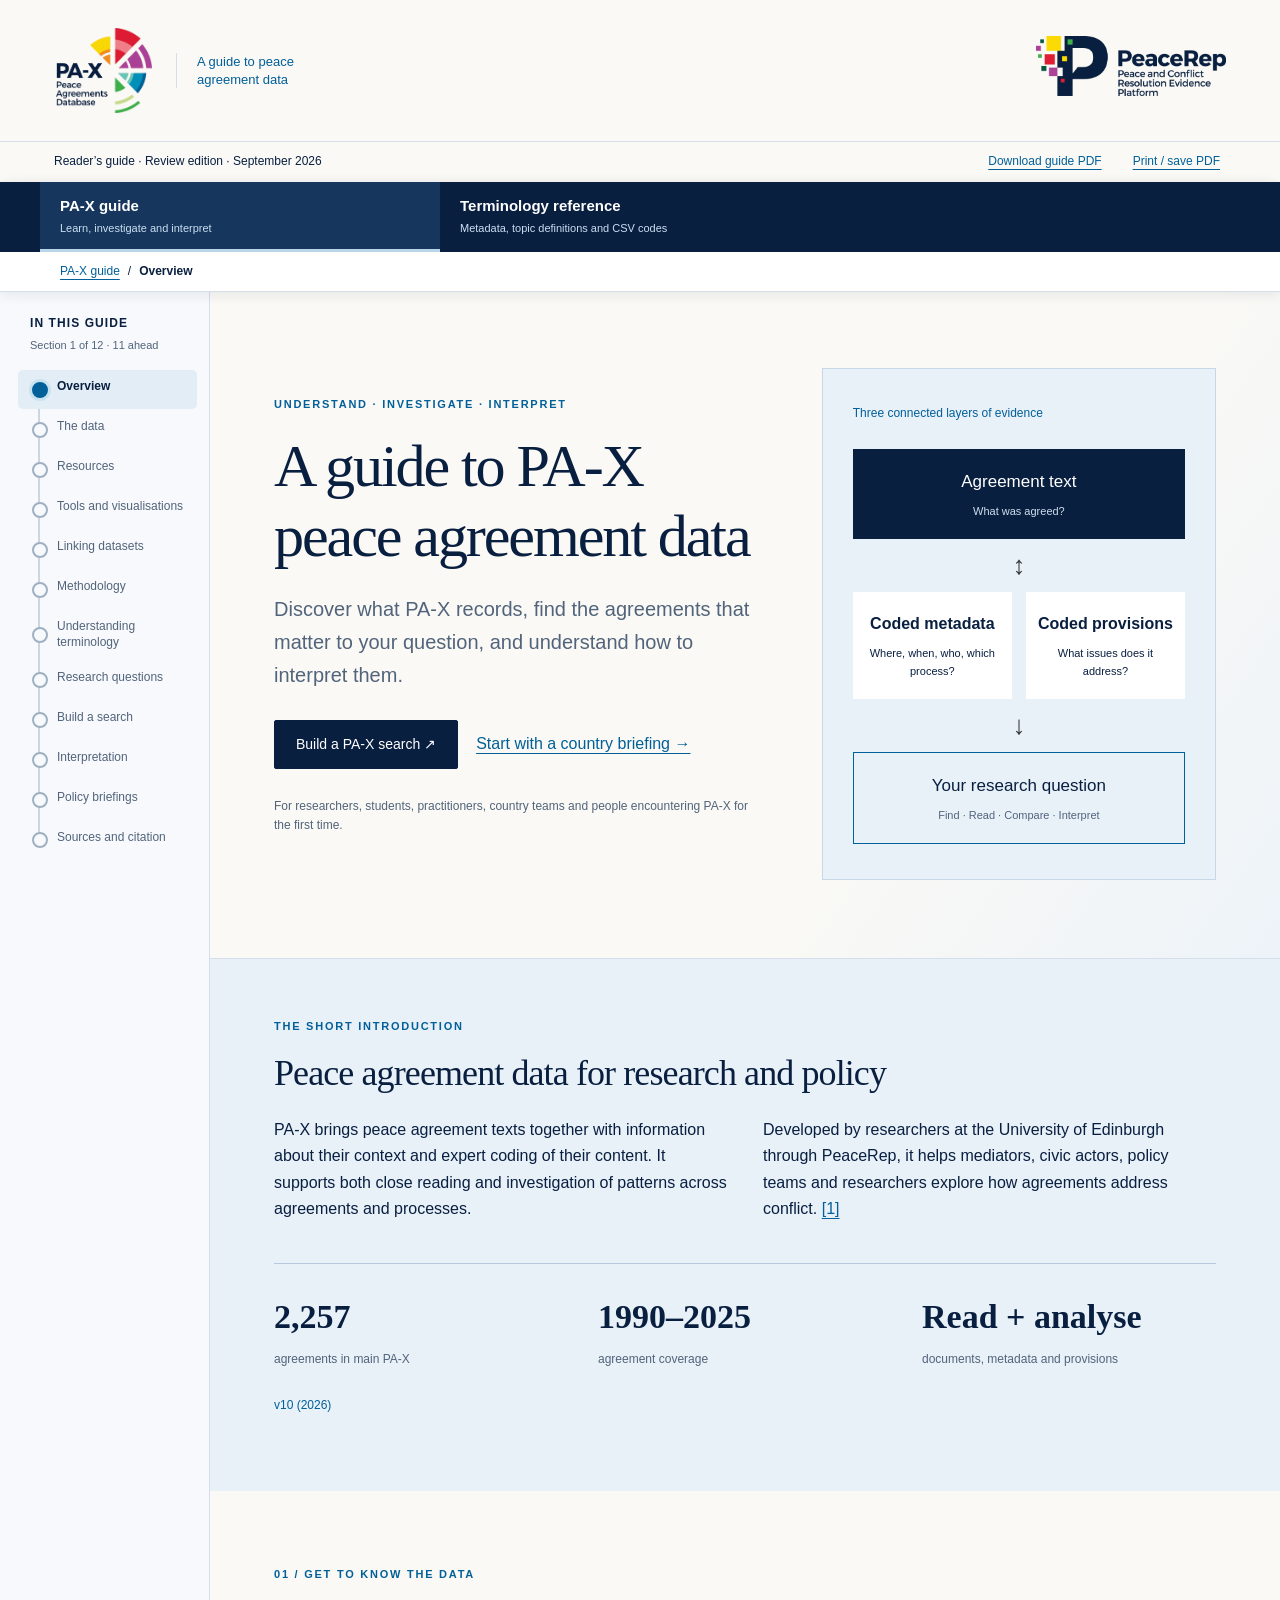
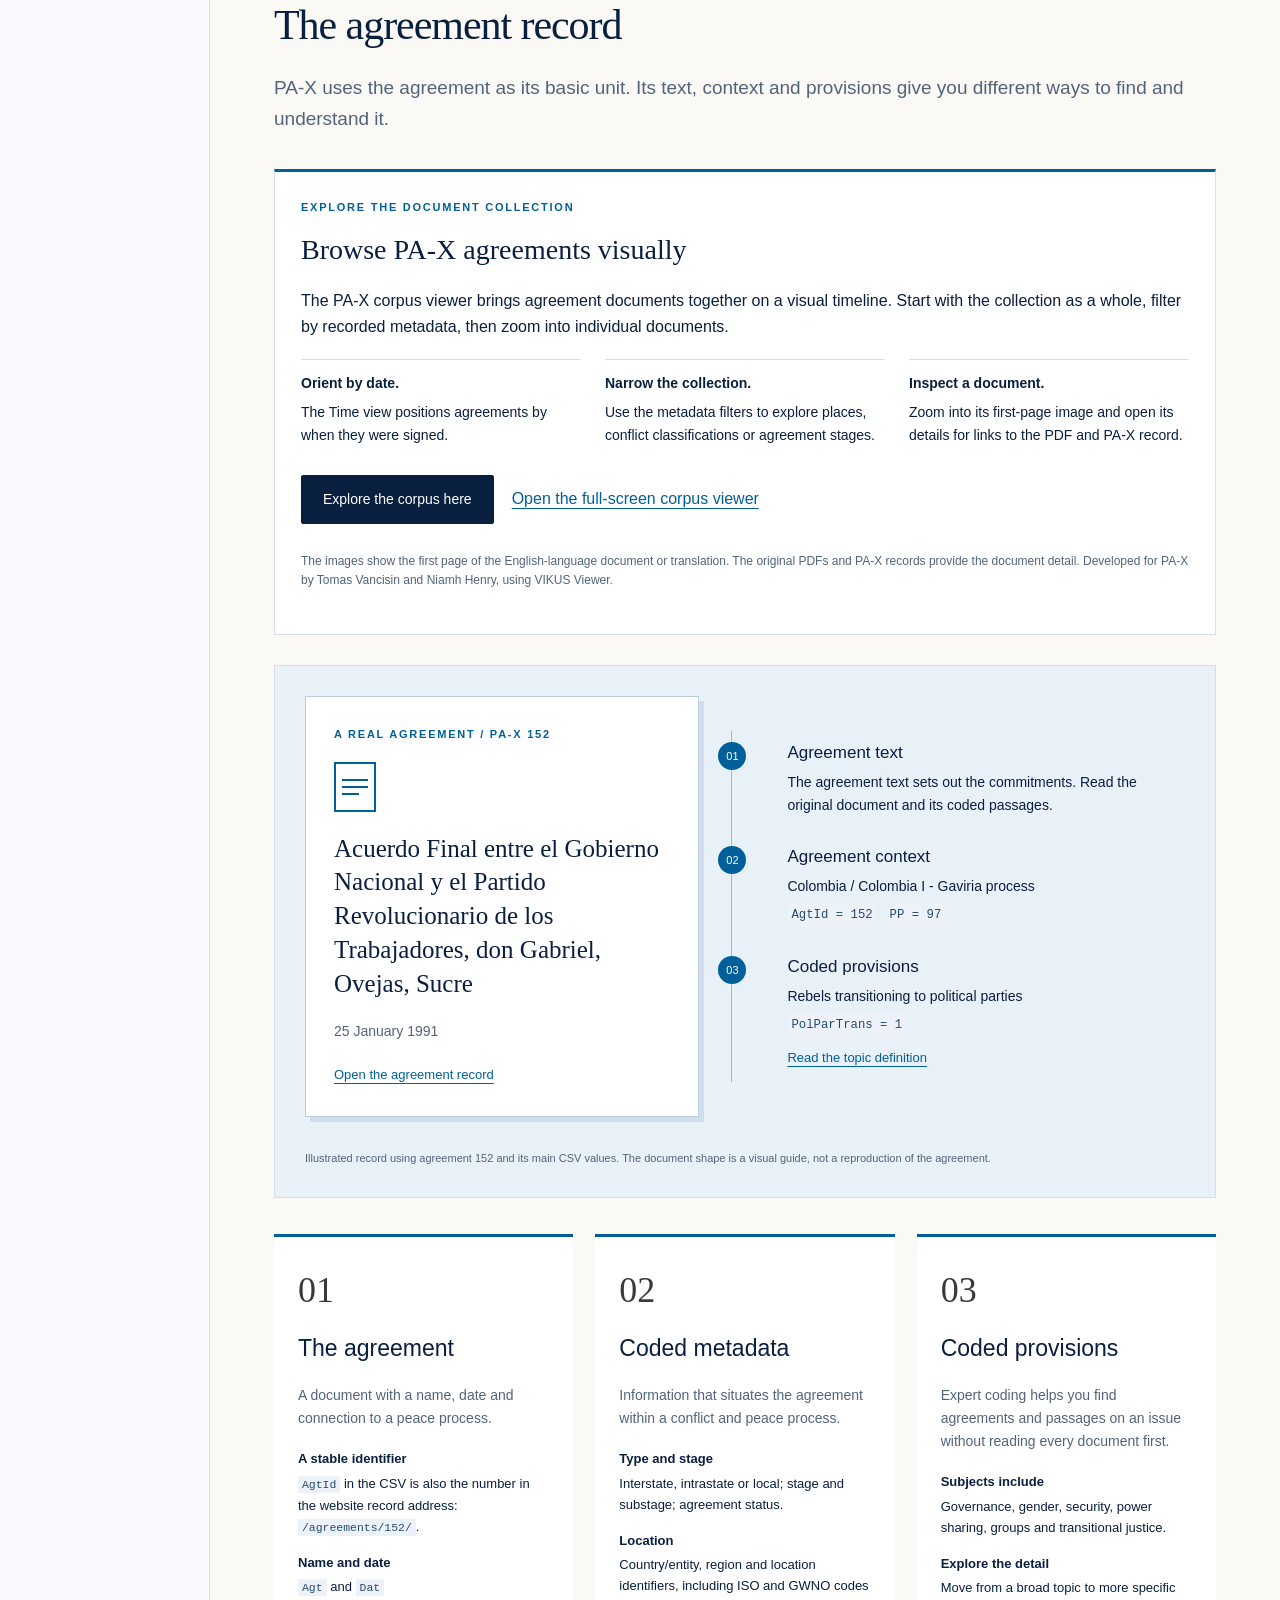
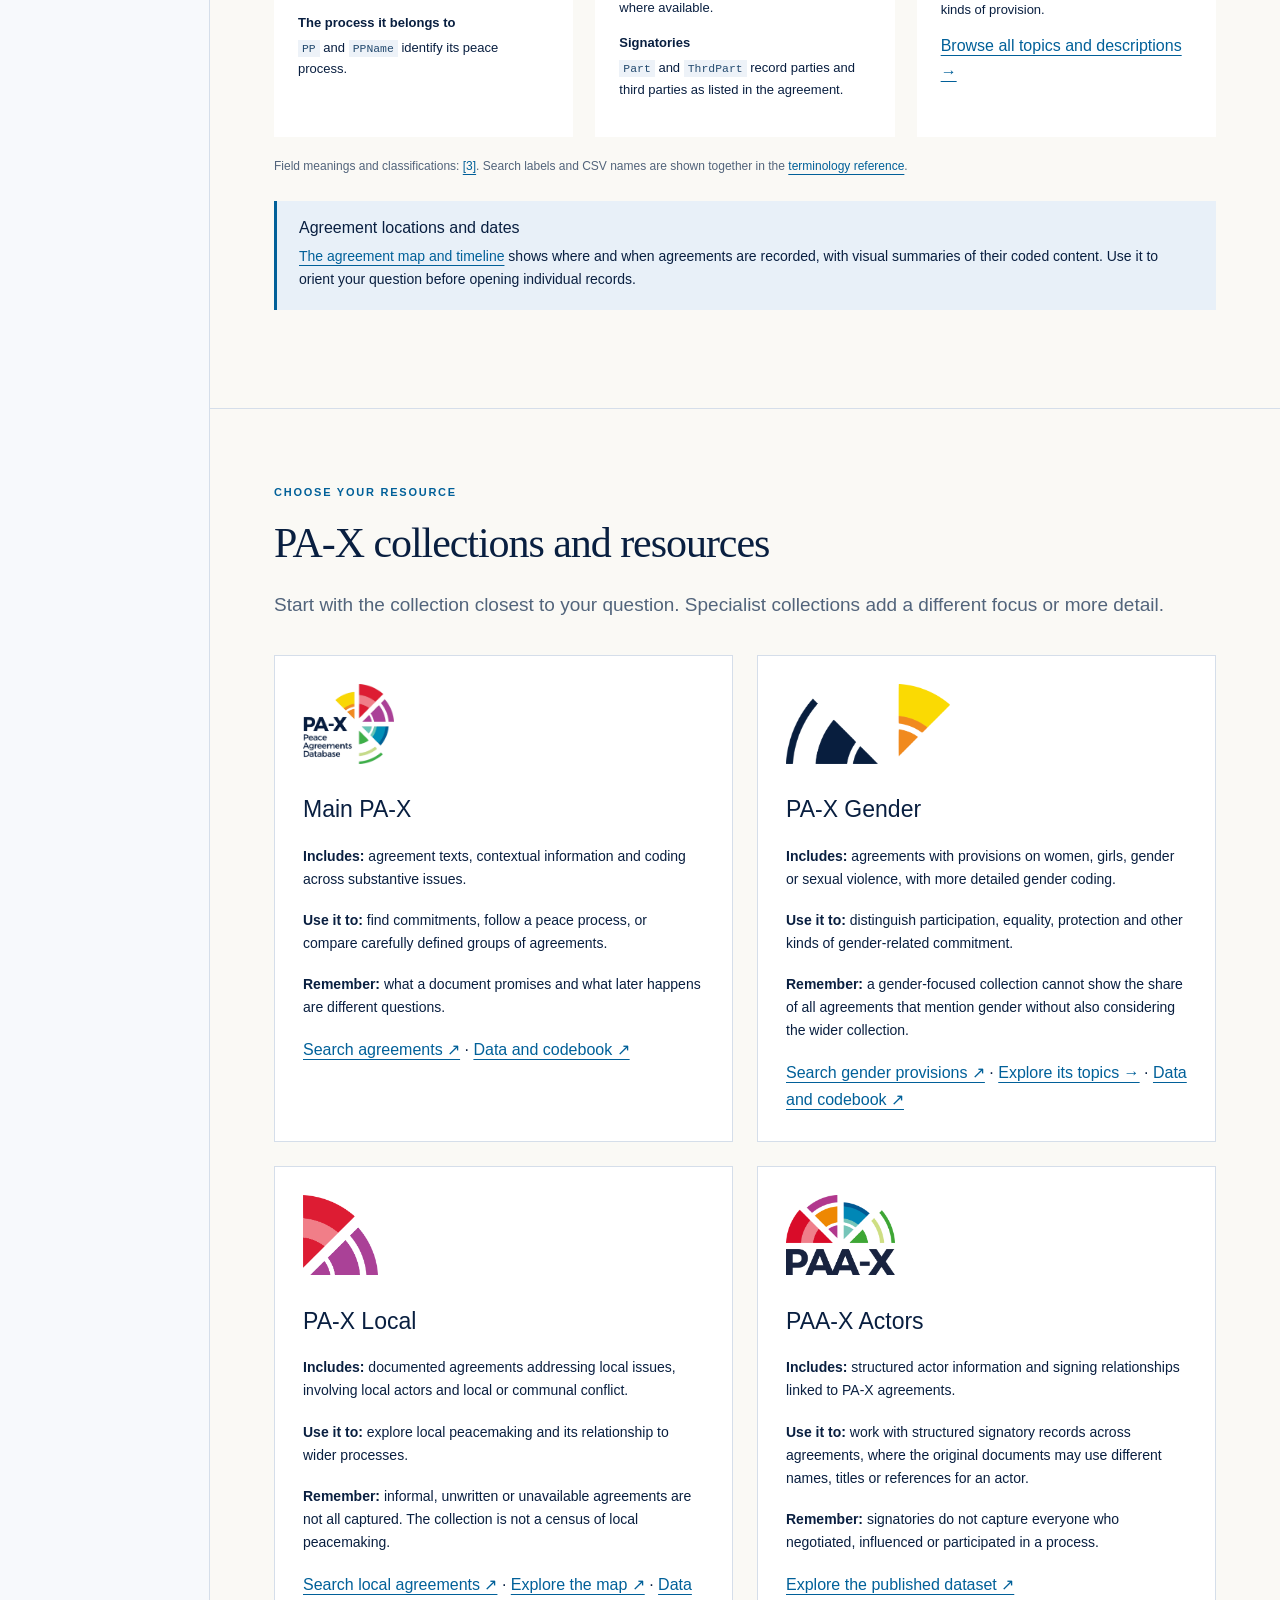
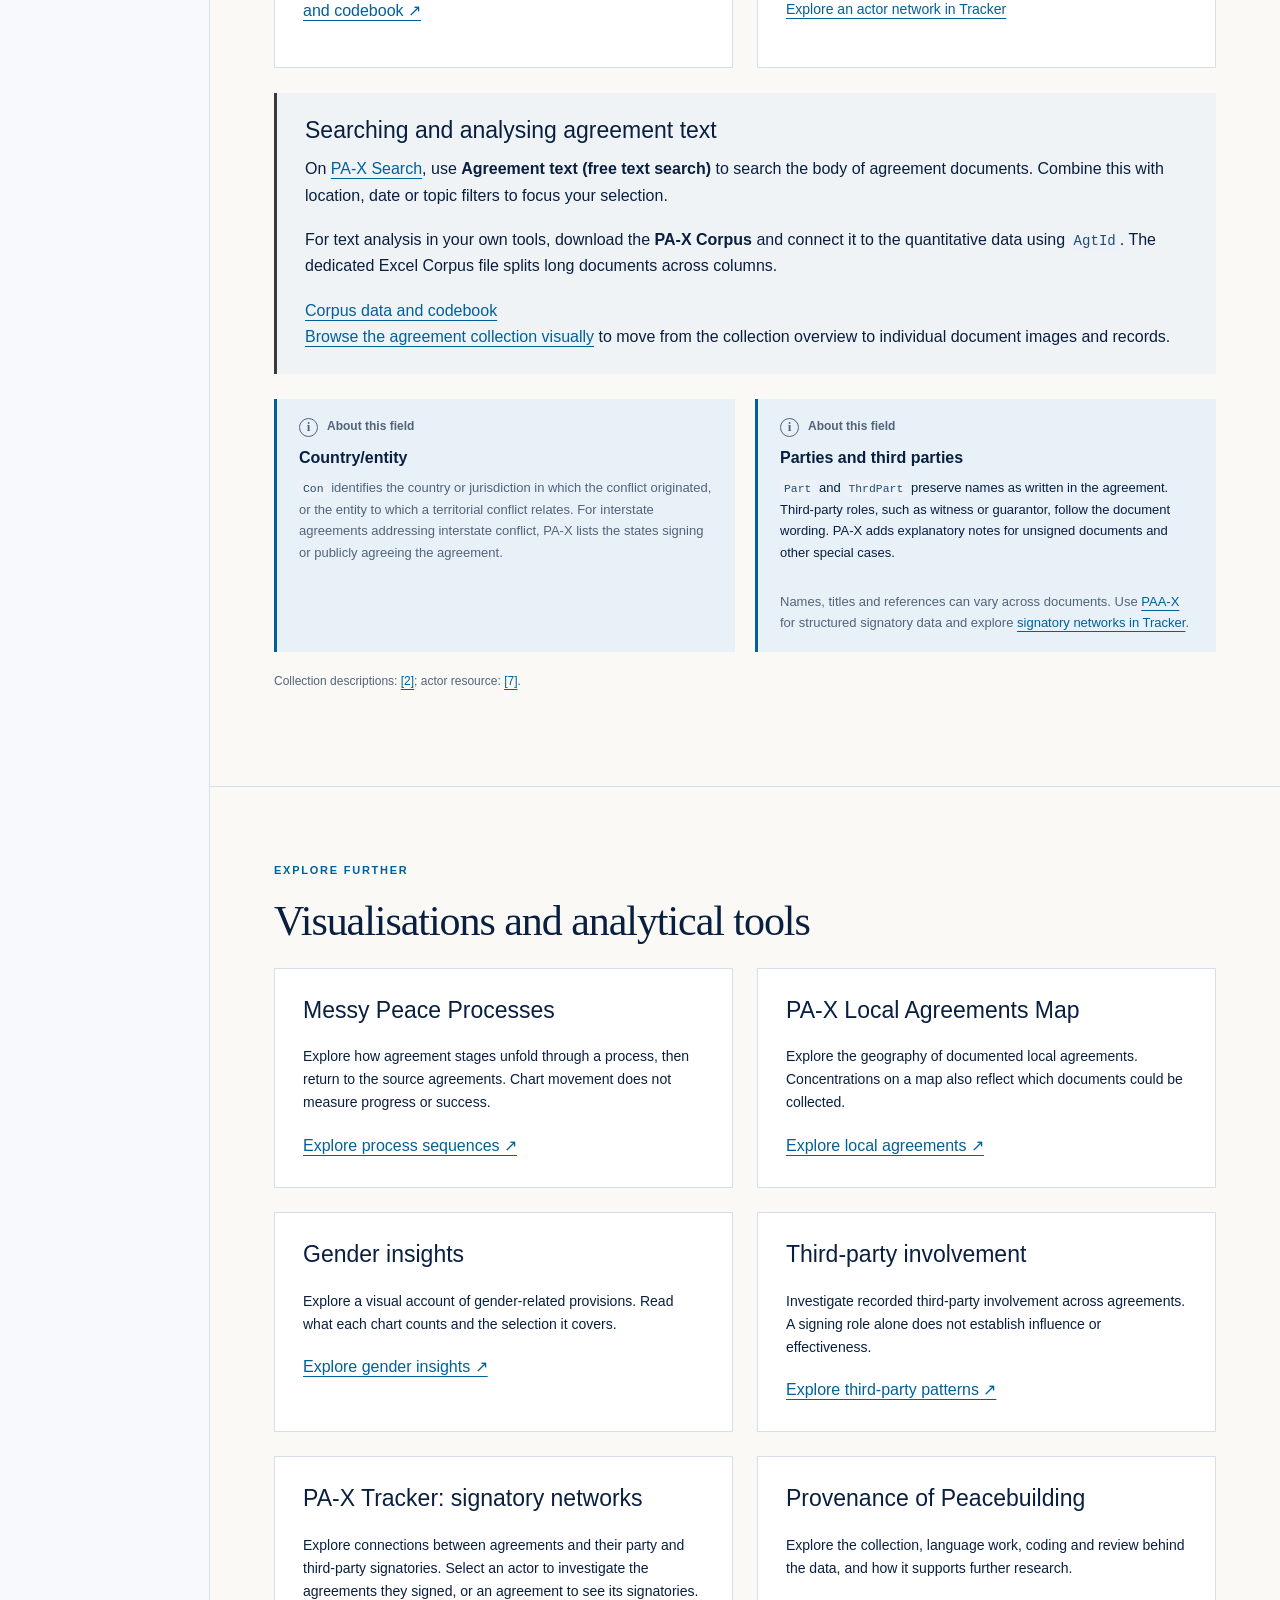
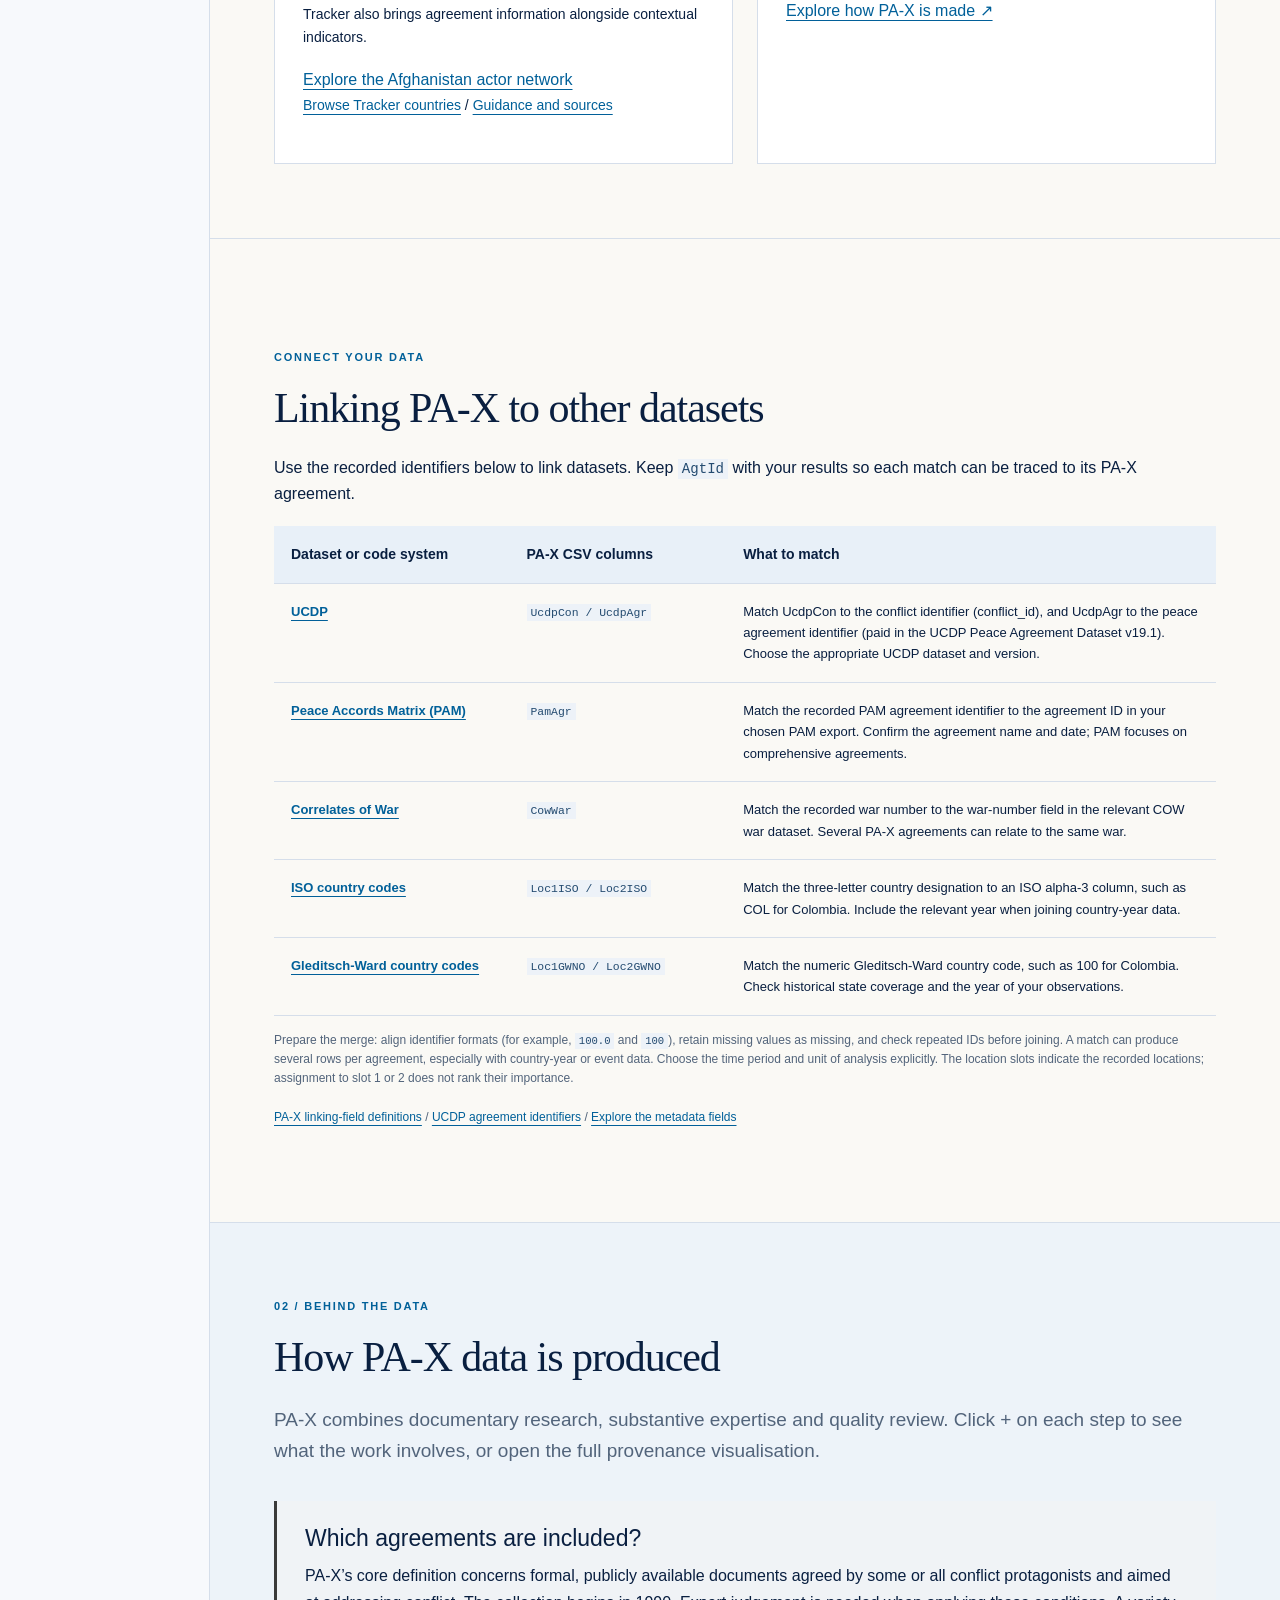
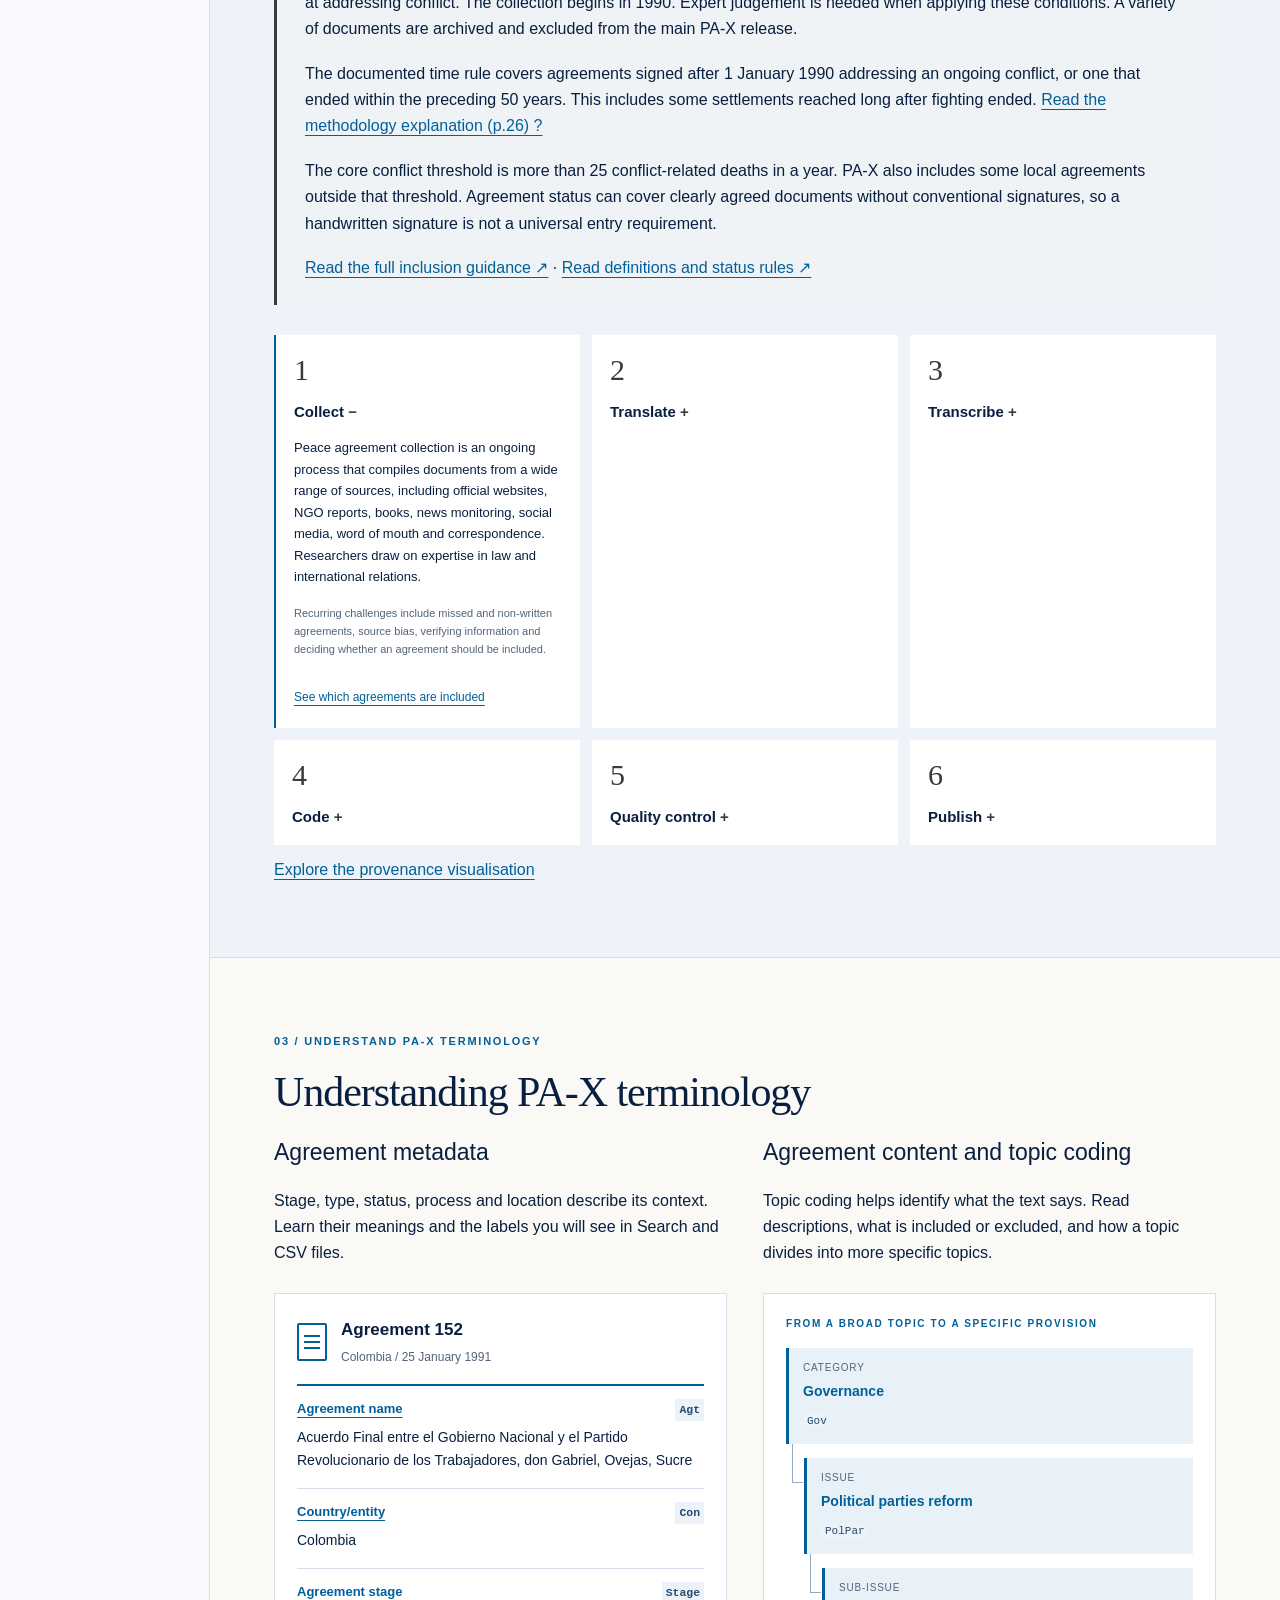
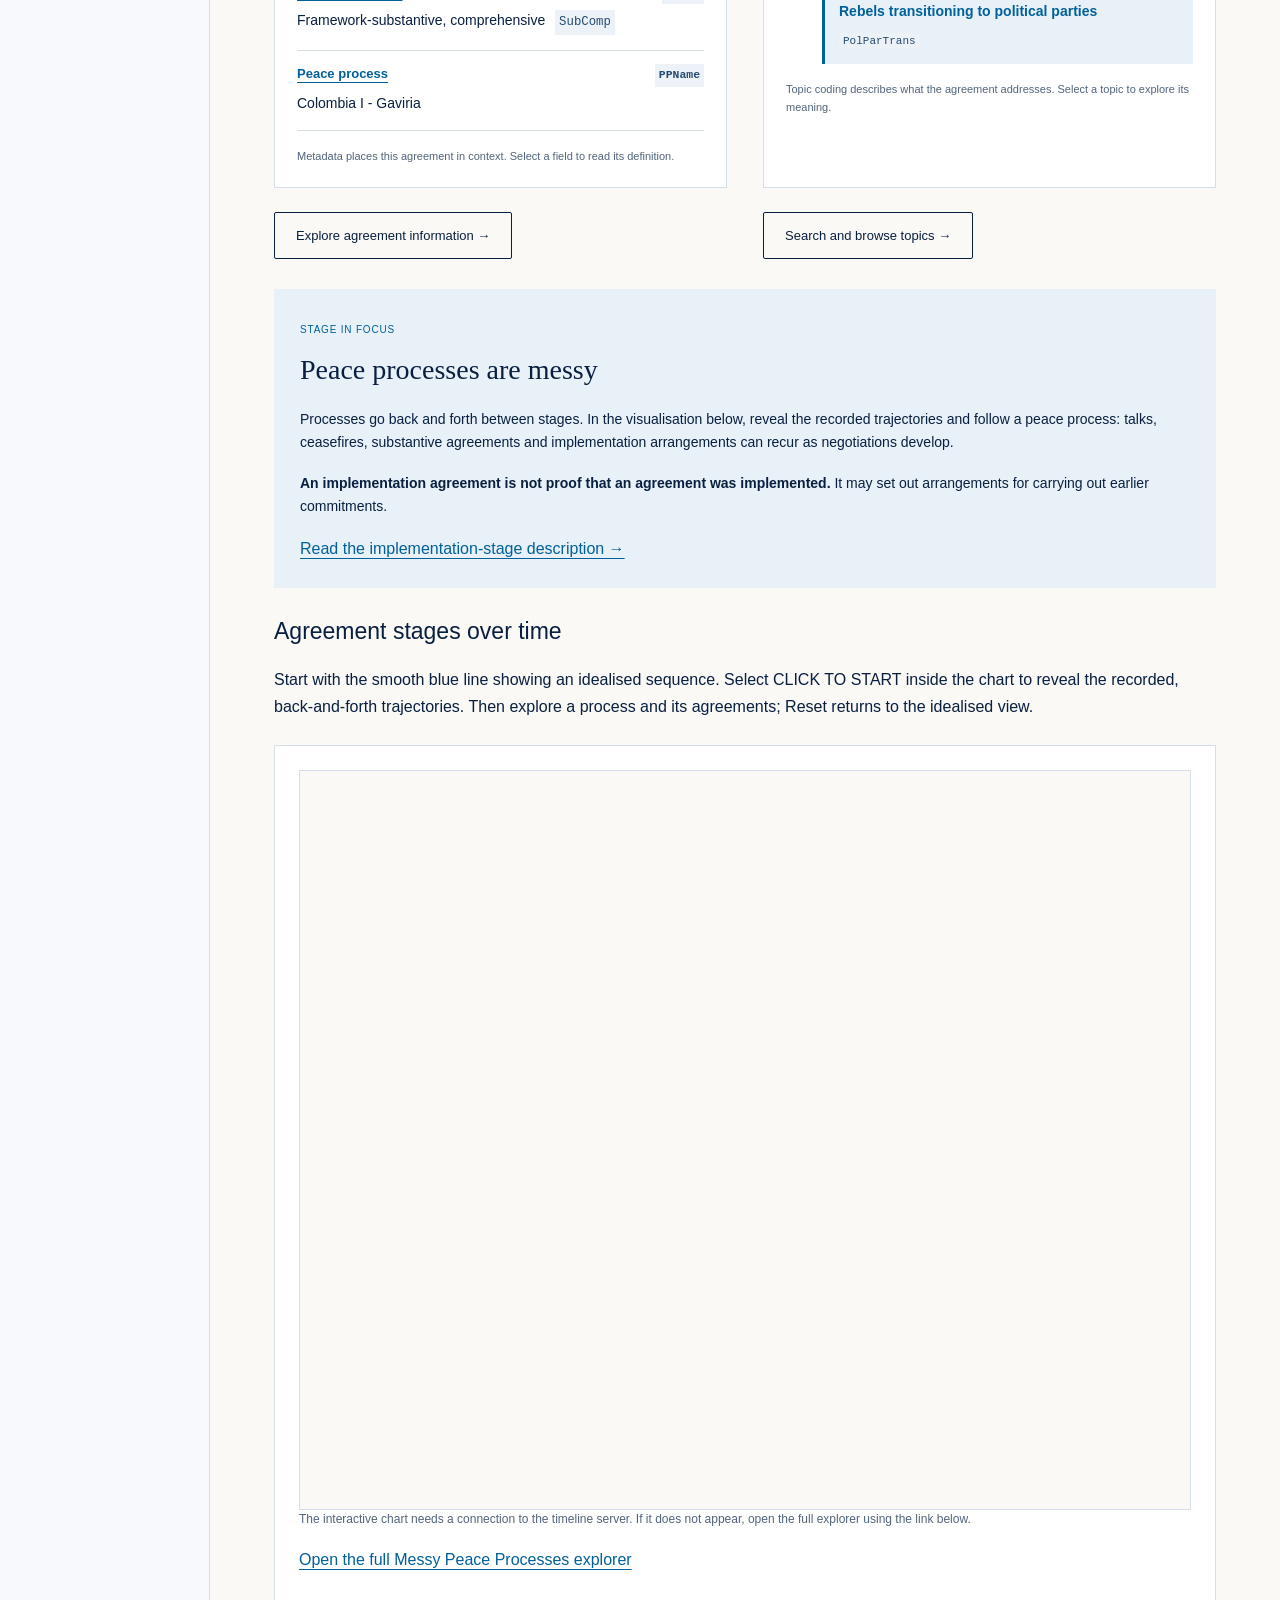
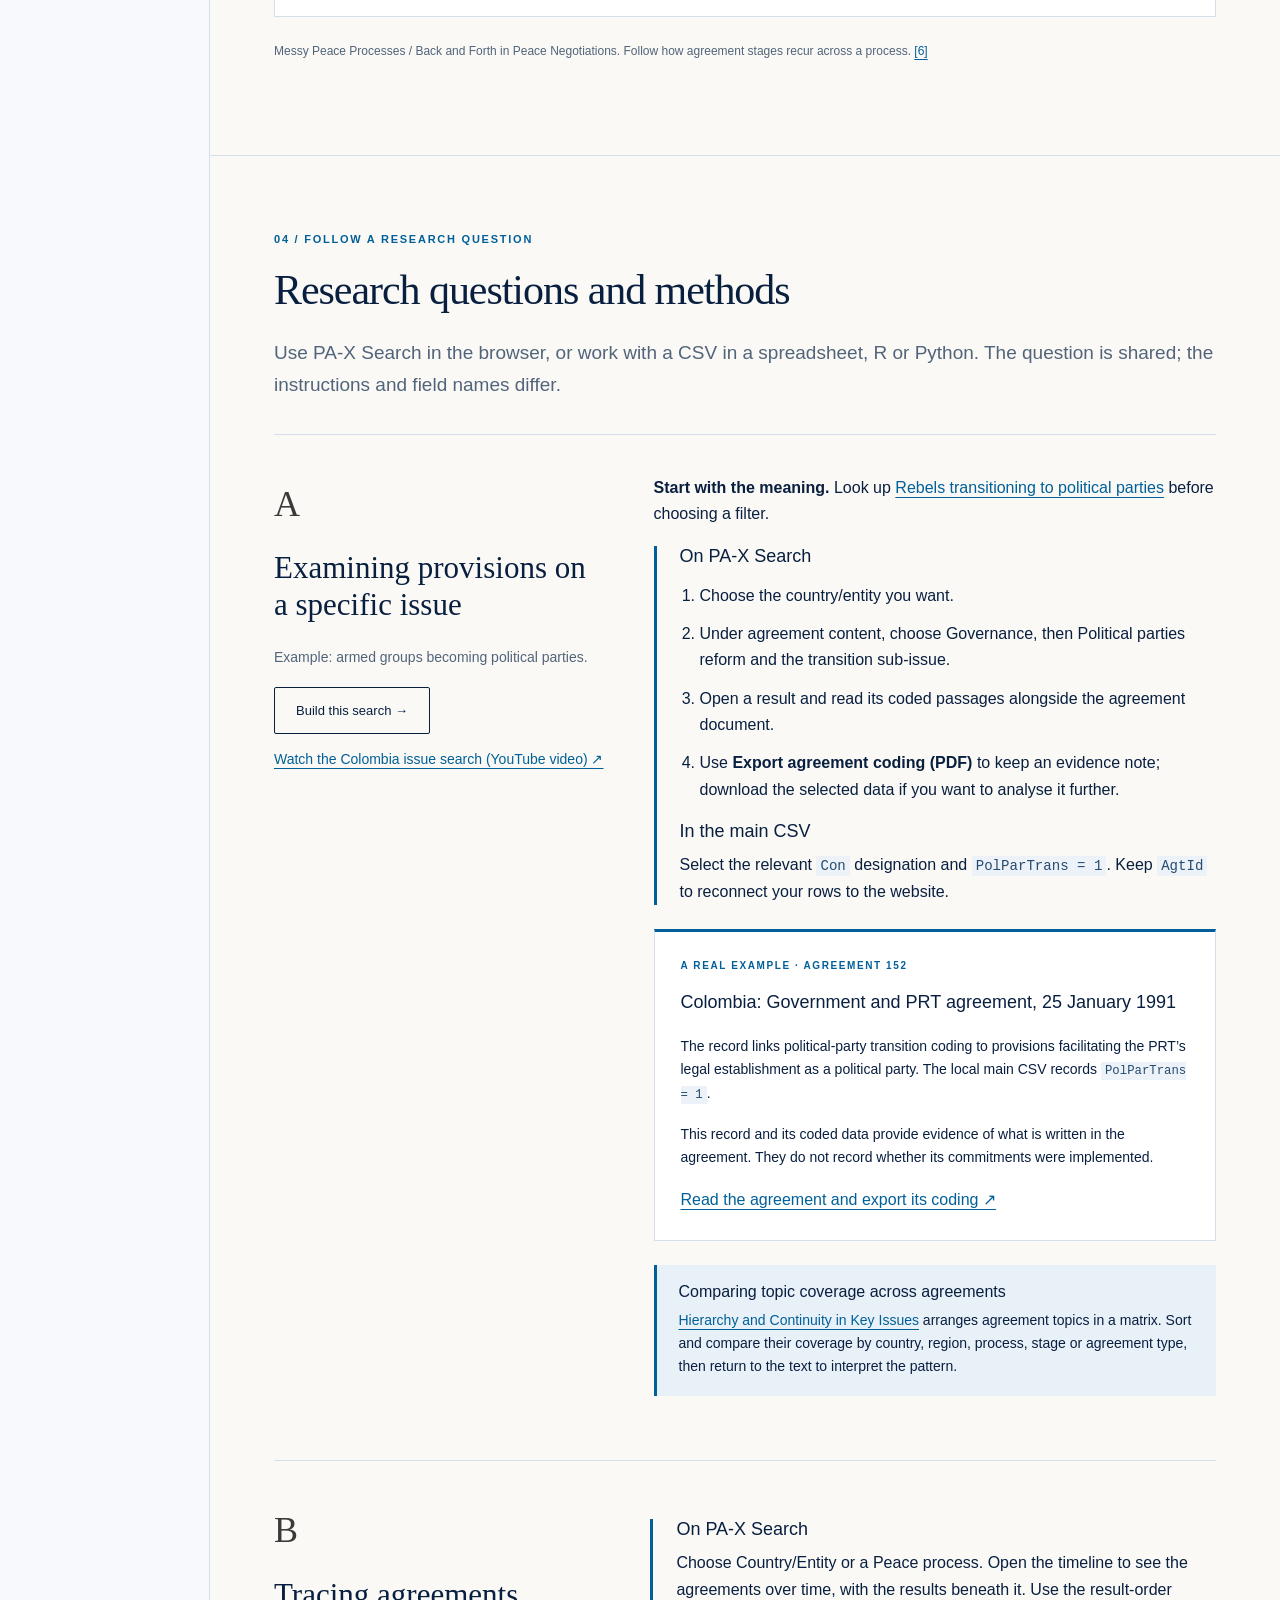
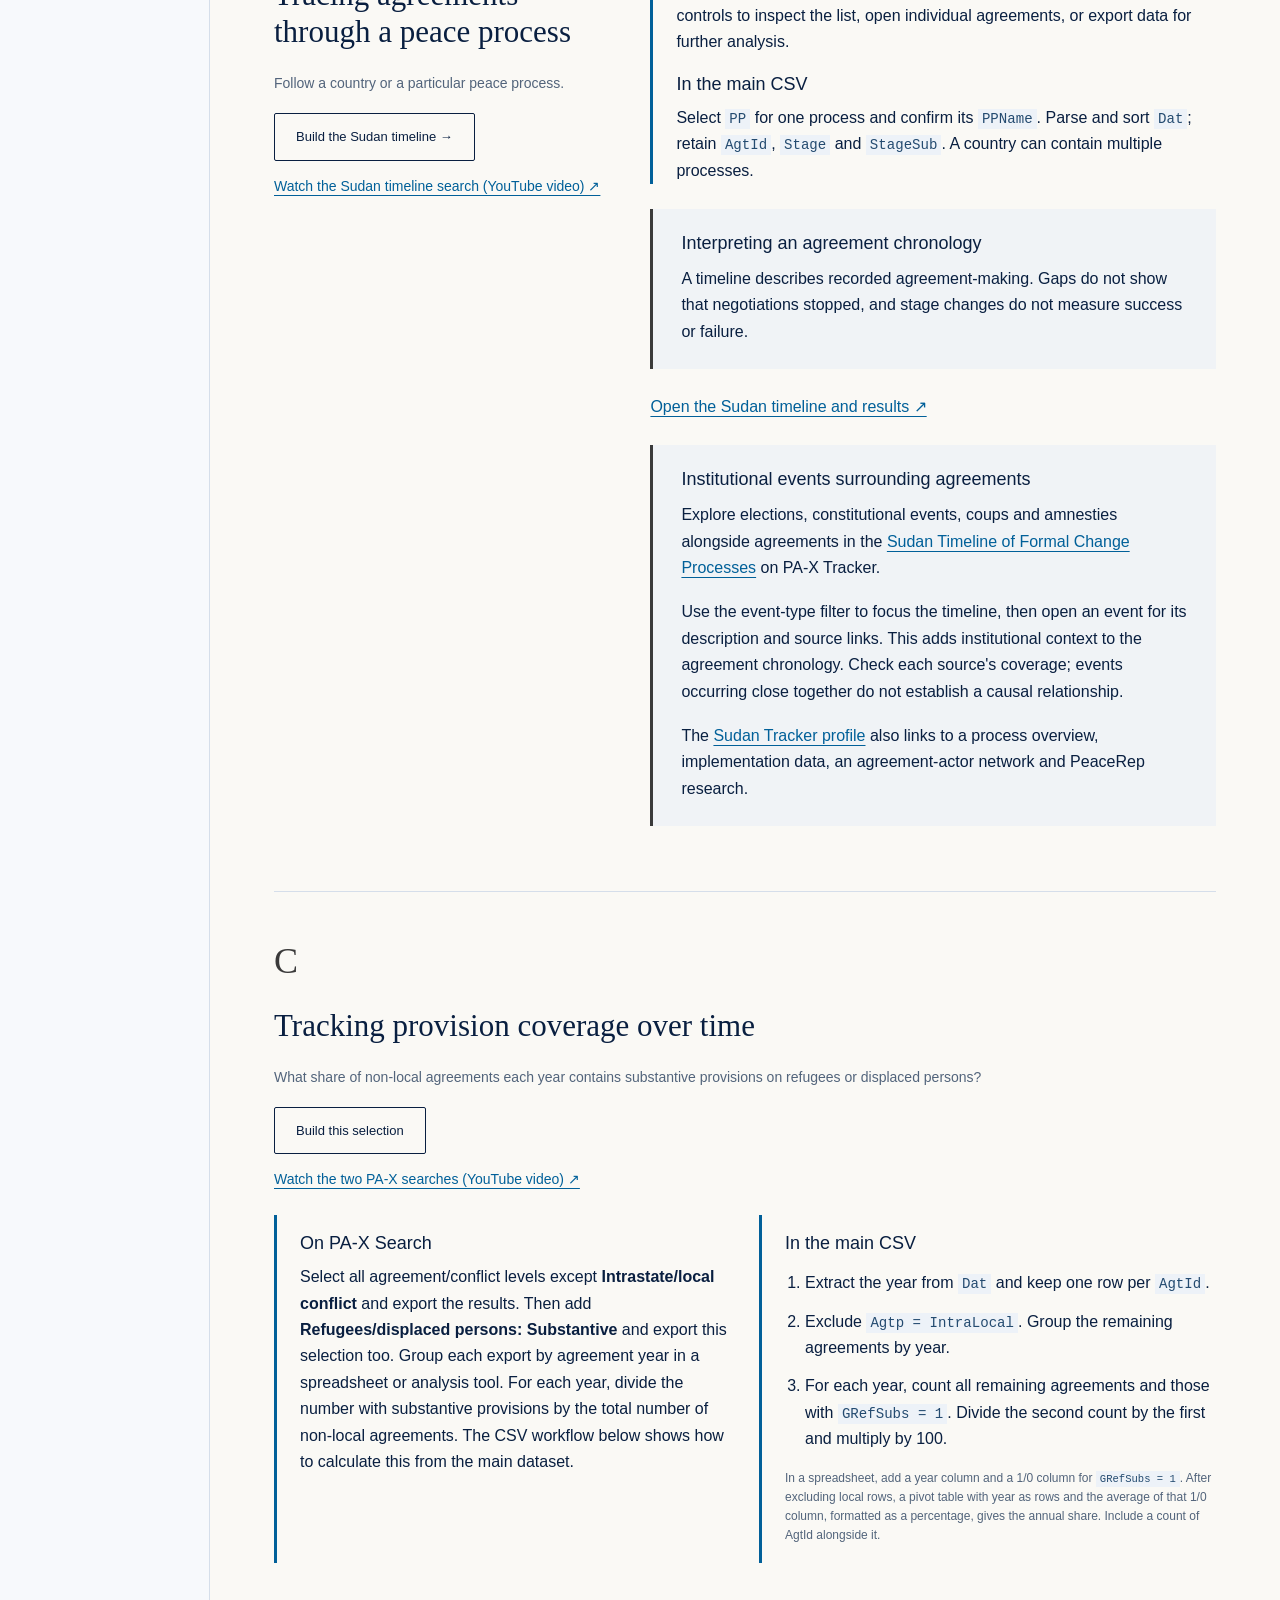
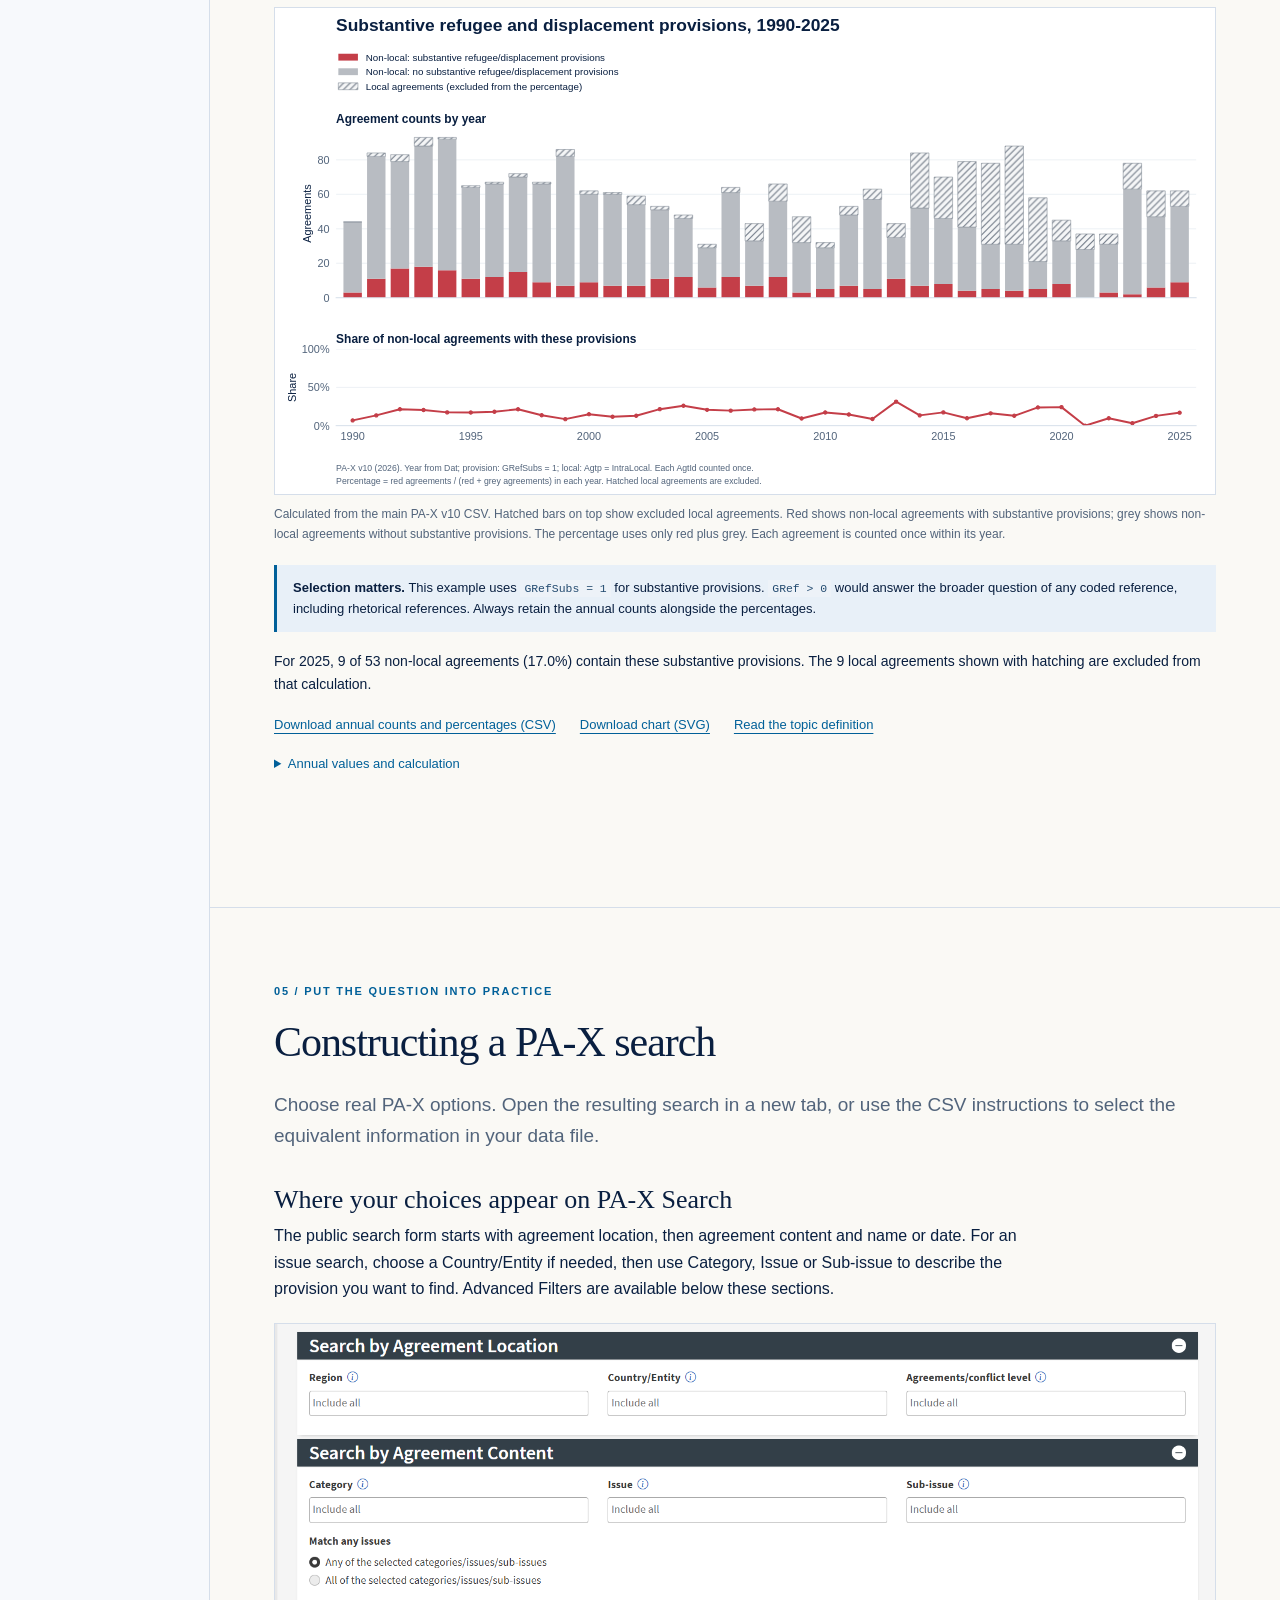
==== index.html @ 7009472f "Prepare PA-X guide for editorial review" ====
<!DOCTYPE html>

<html lang="en"><head><meta charset="utf-8"/><meta content="width=device-width,initial-scale=1" name="viewport"/><title>PA-X | Guide to peace agreement data</title><link href="guide.css" rel="stylesheet"/><script defer="" src="assets/guide-data.js"></script><script defer="" src="public-guide.js"></script><link href="assets/pax-circle-icon.ico" rel="icon" type="image/x-icon"/><link href="assets/pax-circle-icon.png" rel="icon" type="image/png"/></head><body><a class="skip" href="#main">Skip to content</a><header class="masthead"><a class="brand" href="index.html"><img alt="PA-X" src="assets/pax-brand.png"/><span>A guide to peace agreement data</span></a><a href="https://peacerep.org/" rel="noopener noreferrer" target="_blank"><img alt="PeaceRep" class="peacerep" src="assets/peacerep-brand.png"/></a></header><div class="utility"><span>Reader’s guide · Review edition · September 2026</span><div><a href="exports/PA-X-guide.pdf" rel="noopener noreferrer" target="_blank">Download guide PDF</a><button id="print" type="button">Print / save PDF</button></div></div><div class="navigation-shell"><nav aria-label="Main navigation" class="nav site-navigation"><a aria-current="page" data-page="guide" href="index.html"><strong>PA-X guide</strong><small>Learn, investigate and interpret</small></a><a data-page="reference" href="terminology.html"><strong>Terminology reference</strong><small>Metadata, topic definitions and CSV codes</small></a></nav><div class="page-context"><nav aria-label="Breadcrumb" class="breadcrumbs"><a href="index.html">PA-X guide</a><span aria-hidden="true">/</span><span aria-current="location" id="current-section">Overview</span></nav><details class="page-contents"><summary>Sections</summary><nav aria-label="Guide sections"><a data-section="start" href="#start">Overview</a><a data-section="data" href="#data">The data</a><a data-section="resources" href="#resources">Resources</a><a data-section="tools" href="#tools">Tools and visualisations</a><a data-section="linking-data" href="#linking-data">Linking datasets</a><a data-section="making" href="#making">Methodology</a><a data-section="concepts" href="#concepts">Understanding terminology</a><a data-section="questions" href="#questions">Research questions</a><a data-section="planner" href="#planner">Build a search</a><a data-section="interpret" href="#interpret">Interpretation</a><a data-section="briefing" href="#briefing">Policy briefings</a><a data-section="sources" href="#sources">Sources and citation</a></nav></details></div></div><div class="guide-layout"><aside class="section-rail"><div class="rail-sticky"><p class="rail-title">In this guide</p><p class="rail-progress" id="rail-progress">Section 1 of 12</p><nav aria-label="Guide sections" class="rail-nav"><a data-section="start" href="#start">Overview</a><a data-section="data" href="#data">The data</a><a data-section="resources" href="#resources">Resources</a><a data-section="tools" href="#tools">Tools and visualisations</a><a data-section="linking-data" href="#linking-data">Linking datasets</a><a data-section="making" href="#making">Methodology</a><a data-section="concepts" href="#concepts">Understanding terminology</a><a data-section="questions" href="#questions">Research questions</a><a data-section="planner" href="#planner">Build a search</a><a data-section="interpret" href="#interpret">Interpretation</a><a data-section="briefing" href="#briefing">Policy briefings</a><a data-section="sources" href="#sources">Sources and citation</a></nav></div></aside><main id="main"><section class="hero chapter" id="start"><div><p class="eyebrow">Understand · Investigate · Interpret</p><h1>A guide to PA-X peace agreement data</h1><p class="lead">Discover what PA-X records, find the agreements that matter to your question, and understand how to interpret them.</p><div class="actions"><a class="button" href="#planner">Build a PA-X search ↗</a><a href="#briefing">Start with a country briefing →</a></div><p class="small">For researchers, students, practitioners, country teams and people encountering PA-X for the first time.</p></div><div class="hero-diagram"><p class="diagram-kicker">Three connected layers of evidence</p><div class="diagram-node">Agreement text<small>What was agreed?</small></div><div aria-hidden="true" class="connector">↕</div><div class="diagram-pair"><div>Coded metadata<small>Where, when, who, which process?</small></div><div>Coded provisions<small>What issues does it address?</small></div></div><div aria-hidden="true" class="connector">↓</div><div class="diagram-node outline">Your research question<small>Find · Read · Compare · Interpret</small></div></div></section>
<section class="intro-band"><p class="eyebrow">The short introduction</p><h2>Peace agreement data for research and policy</h2><div class="columns"><p>PA-X brings peace agreement texts together with information about their context and expert coding of their content. It supports both close reading and investigation of patterns across agreements and processes.</p><p>Developed by researchers at the University of Edinburgh through PeaceRep, it helps mediators, civic actors, policy teams and researchers explore how agreements address conflict. <a href="#s-about">[1]</a></p></div><div class="stats"><div><strong>2,257</strong><span>agreements in main PA-X</span></div><div><strong>1990–2025</strong><span>agreement coverage</span></div><div><strong>Read + analyse</strong><span>documents, metadata and provisions</span></div></div><p class="small">v10 (2026)</p></section><section class="chapter" id="data"><p class="eyebrow">01 / Get to know the data</p><h2>The agreement record</h2><p class="section-lead">PA-X uses the agreement as its basic unit. Its text, context and provisions give you different ways to find and understand it.</p><aside class="corpus-explorer" id="corpus-explorer"><p class="eyebrow">Explore the document collection</p><h3>Browse PA-X agreements visually</h3><p>The PA-X corpus viewer brings agreement documents together on a visual timeline. Start with the collection as a whole, filter by recorded metadata, then zoom into individual documents.</p><ol class="corpus-steps"><li><strong>Orient by date.</strong> The Time view positions agreements by when they were signed.</li><li><strong>Narrow the collection.</strong> Use the metadata filters to explore places, conflict classifications or agreement stages.</li><li><strong>Inspect a document.</strong> Zoom into its first-page image and open its details for links to the PDF and PA-X record.</li></ol><div class="actions"><button aria-controls="corpus-viewer-host" aria-expanded="false" class="button" id="load-corpus-viewer" type="button">Explore the corpus here</button><a href="https://peacerep.github.io/peacerep_vikus/#" rel="noopener noreferrer" target="_blank">Open the full-screen corpus viewer</a></div><div class="no-print" id="corpus-viewer-host"></div><p class="small">The images show the first page of the English-language document or translation. The original PDFs and PA-X records provide the document detail. Developed for PA-X by Tomas Vancisin and Niamh Henry, using VIKUS Viewer.</p><p class="corpus-print-link">Explore online: <a href="https://peacerep.github.io/peacerep_vikus/" rel="noopener noreferrer" target="_blank">PA-X corpus viewer</a>.</p></aside><figure class="agreement-visual"><div class="record-paper"><p class="eyebrow">A real agreement / PA-X 152</p><div aria-hidden="true" class="document-symbol"><span></span><span></span><span></span></div><h3>Acuerdo Final entre el Gobierno Nacional y el Partido Revolucionario de los Trabajadores, don Gabriel, Ovejas, Sucre</h3><p class="record-date">25 January 1991</p><a href="https://www.peaceagreements.org/agreements/152/" rel="noopener noreferrer" target="_blank">Open the agreement record</a></div><div class="record-connections"><div><span class="record-marker">01</span><h4>Agreement text</h4><p>The agreement text sets out the commitments. Read the original document and its coded passages.</p></div><div><span class="record-marker">02</span><h4>Agreement context</h4><p>Colombia / Colombia I - Gaviria process<br/><code>AgtId = 152</code> <code>PP = 97</code></p></div><div><span class="record-marker">03</span><h4>Coded provisions</h4><p>Rebels transitioning to political parties<br/><code>PolParTrans = 1</code></p><a href="terminology.html?term=PolParTrans#topics">Read the topic definition</a></div></div><figcaption>Illustrated record using agreement 152 and its main CSV values. The document shape is a visual guide, not a reproduction of the agreement.</figcaption></figure><div class="data-map"><article><span class="number">01</span><h3>The agreement</h3><p>A document with a name, date and connection to a peace process.</p><dl><dt>A stable identifier</dt><dd><code>AgtId</code> in the CSV is also the number in the website record address: <code>/agreements/152/</code>.</dd><dt>Name and date</dt><dd><code>Agt</code> and <code>Dat</code></dd><dt>The process it belongs to</dt><dd><code>PP</code> and <code>PPName</code> identify its peace process.</dd></dl></article><article><span class="number">02</span><h3>Coded metadata</h3><p>Information that situates the agreement within a conflict and peace process.</p><dl><dt>Type and stage</dt><dd>Interstate, intrastate or local; stage and substage; agreement status.</dd><dt>Location</dt><dd>Country/entity, region and location identifiers, including ISO and GWNO codes where available.</dd><dt>Signatories</dt><dd><code>Part</code> and <code>ThrdPart</code> record parties and third parties as listed in the agreement.</dd></dl></article><article><span class="number">03</span><h3>Coded provisions</h3><p>Expert coding helps you find agreements and passages on an issue without reading every document first.</p><dl><dt>Subjects include</dt><dd>Governance, gender, security, power sharing, groups and transitional justice.</dd><dt>Explore the detail</dt><dd>Move from a broad topic to more specific kinds of provision.</dd></dl><a href="terminology.html#topics">Browse all topics and descriptions →</a></article></div><p class="source-line">Field meanings and classifications: <a href="#s-codebook">[3]</a>. Search labels and CSV names are shown together in the <a href="terminology.html#metadata">terminology reference</a>.</p><aside class="resource-next"><h4>Agreement locations and dates</h4><p><a href="https://www.peaceagreements.org/visualizations/agreements-process-map/" rel="noopener noreferrer" target="_blank">The agreement map and timeline</a> shows where and when agreements are recorded, with visual summaries of their coded content. Use it to orient your question before opening individual records.</p></aside>
</section><section class="chapter" id="resources"><p class="eyebrow">Choose your resource</p><h2>PA-X collections and resources</h2><p class="section-lead">Start with the collection closest to your question. Specialist collections add a different focus or more detail.</p><div class="resource-grid">
<article class="resource-card"><img alt="PA-X" src="assets/pax-brand.png"/><h3>Main PA-X</h3><p><strong>Includes:</strong> agreement texts, contextual information and coding across substantive issues.</p><p><strong>Use it to:</strong> find commitments, follow a peace process, or compare carefully defined groups of agreements.</p><p><strong>Remember:</strong> what a document promises and what later happens are different questions.</p><a href="https://www.peaceagreements.org/agreements/search/" rel="noopener noreferrer" target="_blank">Search agreements ↗</a> · <a href="https://www.peaceagreements.org/downloads/#pax" rel="noopener noreferrer" target="_blank">Data and codebook ↗</a></article>
<article class="resource-card"><img alt="PA-X Gender" src="assets/gender-brand.png"/><h3>PA-X Gender</h3><p><strong>Includes:</strong> agreements with provisions on women, girls, gender or sexual violence, with more detailed gender coding.</p><p><strong>Use it to:</strong> distinguish participation, equality, protection and other kinds of gender-related commitment.</p><p><strong>Remember:</strong> a gender-focused collection cannot show the share of all agreements that mention gender without also considering the wider collection.</p><a href="https://www.peaceagreements.org/agreements/wggsearch/" rel="noopener noreferrer" target="_blank">Search gender provisions ↗</a> · <a href="terminology.html?dataset=wgg#topics">Explore its topics →</a> · <a href="https://www.peaceagreements.org/downloads/#pax-gender" rel="noopener noreferrer" target="_blank">Data and codebook ↗</a></article>
<article class="resource-card"><img alt="PA-X Local" src="assets/local-brand.png"/><h3>PA-X Local</h3><p><strong>Includes:</strong> documented agreements addressing local issues, involving local actors and local or communal conflict.</p><p><strong>Use it to:</strong> explore local peacemaking and its relationship to wider processes.</p><p><strong>Remember:</strong> informal, unwritten or unavailable agreements are not all captured. The collection is not a census of local peacemaking.</p><a href="https://www.peaceagreements.org/agreements/lsearch/" rel="noopener noreferrer" target="_blank">Search local agreements ↗</a> · <a href="https://www.peaceagreements.org/visualizations/local-agreements/" rel="noopener noreferrer" target="_blank">Explore the map ↗</a> · <a href="https://www.peaceagreements.org/downloads/#pax-local" rel="noopener noreferrer" target="_blank">Data and codebook ↗</a></article>
<article class="resource-card" id="paax-resource"><img alt="PAA-X" src="assets/paax-brand.png"/><h3>PAA-X Actors</h3><p><strong>Includes:</strong> structured actor information and signing relationships linked to PA-X agreements.</p><p><strong>Use it to:</strong> work with structured signatory records across agreements, where the original documents may use different names, titles or references for an actor.</p><p><strong>Remember:</strong> signatories do not capture everyone who negotiated, influenced or participated in a process.</p><a href="https://datashare.ed.ac.uk/items/8b4b563a-3993-42e1-b867-7d3b67353919" rel="noopener noreferrer" target="_blank">Explore the published dataset ↗</a><p><a href="https://www.peaceagreements.org/tracker/afghanistan/actors/" rel="noopener noreferrer" target="_blank">Explore an actor network in Tracker</a></p></article></div>
<div class="callout"><h3>Searching and analysing agreement text</h3><p>On <a href="https://www.peaceagreements.org/agreements/search/" rel="noopener noreferrer" target="_blank">PA-X Search</a>, use <strong>Agreement text (free text search)</strong> to search the body of agreement documents. Combine this with location, date or topic filters to focus your selection.</p><p>For text analysis in your own tools, download the <strong>PA-X Corpus</strong> and connect it to the quantitative data using <code>AgtId</code>. The dedicated Excel Corpus file splits long documents across columns.</p><a href="https://www.peaceagreements.org/downloads/#pax-corpus" rel="noopener noreferrer" target="_blank">Corpus data and codebook</a><p><a href="#corpus-explorer">Browse the agreement collection visually</a> to move from the collection overview to individual document images and records.</p></div><div class="columns remember-notes"><aside aria-label="Country/entity" class="remember-note"><p class="remember-label"><span aria-hidden="true" class="info-icon">i</span>About this field</p><h3>Country/entity</h3><p><code>Con</code> identifies the country or jurisdiction in which the conflict originated, or the entity to which a territorial conflict relates. For interstate agreements addressing interstate conflict, PA-X lists the states signing or publicly agreeing the agreement.</p></aside><aside aria-label="Parties and third parties" class="remember-note"><p class="remember-label"><span aria-hidden="true" class="info-icon">i</span>About this field</p><h3>Parties and third parties</h3><p><code>Part</code> and <code>ThrdPart</code> preserve names as written in the agreement. Third-party roles, such as witness or guarantor, follow the document wording. PA-X adds explanatory notes for unsigned documents and other special cases.</p><p class="signatory-next">Names, titles and references can vary across documents. Use <a href="#paax-resource">PAA-X</a> for structured signatory data and explore <a href="#tracker-networks">signatory networks in Tracker</a>.</p></aside></div><p class="source-line">Collection descriptions: <a href="#s-downloads">[2]</a>; actor resource: <a href="#s-actors">[7]</a>.</p></section><section class="chapter" id="tools"><p class="eyebrow">Explore further</p><h2>Visualisations and analytical tools</h2><div class="resource-grid"><article class="resource-card"><h3>Messy Peace Processes</h3><p>Explore how agreement stages unfold through a process, then return to the source agreements. Chart movement does not measure progress or success.</p><a href="https://129.215.193.6/" rel="noopener noreferrer" target="_blank">Explore process sequences ↗</a></article><article class="resource-card"><h3>PA-X Local Agreements Map</h3><p>Explore the geography of documented local agreements. Concentrations on a map also reflect which documents could be collected.</p><a href="https://www.peaceagreements.org/visualizations/local-agreements/" rel="noopener noreferrer" target="_blank">Explore local agreements ↗</a></article><article class="resource-card"><h3>Gender insights</h3><p>Explore a visual account of gender-related provisions. Read what each chart counts and the selection it covers.</p><a href="https://www.peaceagreements.org/visualizations/gender-vis/" rel="noopener noreferrer" target="_blank">Explore gender insights ↗</a></article><article class="resource-card"><h3>Third-party involvement</h3><p>Investigate recorded third-party involvement across agreements. A signing role alone does not establish influence or effectiveness.</p><a href="https://www.peaceagreements.org/visualizations/third-party-scroll/" rel="noopener noreferrer" target="_blank">Explore third-party patterns ↗</a></article><article class="resource-card" id="tracker-networks"><h3>PA-X Tracker: signatory networks</h3><p>Explore connections between agreements and their party and third-party signatories. Select an actor to investigate the agreements they signed, or an agreement to see its signatories. Tracker also brings agreement information alongside contextual indicators.</p><a href="https://www.peaceagreements.org/tracker/afghanistan/actors/" rel="noopener noreferrer" target="_blank">Explore the Afghanistan actor network</a><p><a href="https://www.peaceagreements.org/tracker/" rel="noopener noreferrer" target="_blank">Browse Tracker countries</a> / <a href="https://www.peaceagreements.org/about-tracker/" rel="noopener noreferrer" target="_blank">Guidance and sources</a></p></article><article class="resource-card"><h3>Provenance of Peacebuilding</h3><p>Explore the collection, language work, coding and review behind the data, and how it supports further research.</p><a href="https://tvancisin.github.io/provenance/" rel="noopener noreferrer" target="_blank">Explore how PA-X is made ↗</a></article></div></section><section class="chapter interoperability" id="linking-data"><p class="eyebrow">Connect your data</p><h2>Linking PA-X to other datasets</h2><p>Use the recorded identifiers below to link datasets. Keep <code>AgtId</code> with your results so each match can be traced to its PA-X agreement.</p><div class="table-wrap"><table><thead><tr><th>Dataset or code system</th><th>PA-X CSV columns</th><th>What to match</th></tr></thead><tbody><tr><td><a href="https://ucdp.uu.se/downloads/" rel="noopener noreferrer" target="_blank">UCDP</a></td><td><code>UcdpCon / UcdpAgr</code></td><td>Match UcdpCon to the conflict identifier (conflict_id), and UcdpAgr to the peace agreement identifier (paid in the UCDP Peace Agreement Dataset v19.1). Choose the appropriate UCDP dataset and version.</td></tr><tr><td><a href="https://peaceaccords.nd.edu/" rel="noopener noreferrer" target="_blank">Peace Accords Matrix (PAM)</a></td><td><code>PamAgr</code></td><td>Match the recorded PAM agreement identifier to the agreement ID in your chosen PAM export. Confirm the agreement name and date; PAM focuses on comprehensive agreements.</td></tr><tr><td><a href="https://correlatesofwar.org/data-sets/cow-war/" rel="noopener noreferrer" target="_blank">Correlates of War</a></td><td><code>CowWar</code></td><td>Match the recorded war number to the war-number field in the relevant COW war dataset. Several PA-X agreements can relate to the same war.</td></tr><tr><td><a href="https://www.iso.org/iso-3166-country-codes.html" rel="noopener noreferrer" target="_blank">ISO country codes</a></td><td><code>Loc1ISO / Loc2ISO</code></td><td>Match the three-letter country designation to an ISO alpha-3 column, such as COL for Colombia. Include the relevant year when joining country-year data.</td></tr><tr><td><a href="https://ksgleditsch.com/statelist.html" rel="noopener noreferrer" target="_blank">Gleditsch-Ward country codes</a></td><td><code>Loc1GWNO / Loc2GWNO</code></td><td>Match the numeric Gleditsch-Ward country code, such as 100 for Colombia. Check historical state coverage and the year of your observations.</td></tr></tbody></table></div><p class="small">Prepare the merge: align identifier formats (for example, <code>100.0</code> and <code>100</code>), retain missing values as missing, and check repeated IDs before joining. A match can produce several rows per agreement, especially with country-year or event data. Choose the time period and unit of analysis explicitly. The location slots indicate the recorded locations; assignment to slot 1 or 2 does not rank their importance.</p><p class="source-line"><a href="https://www.peaceagreements.org/cms/documents/3956/PA_X_codebook_v10.pdf#page=23" rel="noopener noreferrer" target="_blank">PA-X linking-field definitions</a> / <a href="https://ucdp.uu.se/downloads/peace/ucdp-codebook-peace-agreements-191.pdf#page=2" rel="noopener noreferrer" target="_blank">UCDP agreement identifiers</a> / <a href="terminology.html?term=UcdpCon#metadata">Explore the metadata fields</a></p></section><section class="chapter tinted" id="making"><p class="eyebrow">02 / Behind the data</p><h2>How PA-X data is produced</h2><p class="section-lead">PA-X combines documentary research, substantive expertise and quality review. Click + on each step to see what the work involves, or open the full provenance visualisation.</p><div class="callout" id="inclusion-criteria"><h3>Which agreements are included?</h3><p>PA-X’s core definition concerns formal, publicly available documents agreed by some or all conflict protagonists and aimed at addressing conflict. The collection begins in 1990. Expert judgement is needed when applying these conditions. A variety of documents are archived and excluded from the main PA-X release.</p><p>The documented time rule covers agreements signed after 1 January 1990 addressing an ongoing conflict, or one that ended within the preceding 50 years. This includes some settlements reached long after fighting ended. <a href="https://peacerep.org/wp-content/uploads/2022/03/Badanjak_2021_PAX_PEACE_AGREEMENTS_DATABASE_REFLECTIONS_ON_DOCUMENTING_THE_PRACTICE_OF_PEACEMAKING.pdf#page=3" rel="noopener noreferrer" target="_blank">Read the methodology explanation (p.26) ?</a></p><p>The core conflict threshold is more than 25 conflict-related deaths in a year. PA-X also includes some local agreements outside that threshold. Agreement status can cover clearly agreed documents without conventional signatures, so a handwritten signature is not a universal entry requirement.</p><p><a href="https://www.peaceagreements.org/cms/documents/3916/What_does_PA_Include.pdf" rel="noopener noreferrer" target="_blank">Read the full inclusion guidance ↗</a> · <a href="https://www.peaceagreements.org/cms/documents/3956/PA_X_codebook_v10.pdf#page=15" rel="noopener noreferrer" target="_blank">Read definitions and status rules ↗</a></p></div><div aria-label="Data production stages" class="pipeline"><details id="collection-step" open=""><summary><b>1</b> Collect</summary><p>Peace agreement collection is an ongoing process that compiles documents from a wide range of sources, including official websites, NGO reports, books, news monitoring, social media, word of mouth and correspondence. Researchers draw on expertise in law and international relations.</p><p class="small">Recurring challenges include missed and non-written agreements, source bias, verifying information and deciding whether an agreement should be included.</p><a class="collection-inclusion-link" href="#inclusion-criteria">See which agreements are included</a></details><details><summary><b>2</b> Translate</summary><p>Peace agreements are often written in local languages. In these cases, domain and language experts translate the documents into English, drawing on interpretation, translation, legal terminology and country-specific context.</p><p class="small">Translation involves careful attention to meaning, including the risk of translation errors and misinterpretation.</p></details><details><summary><b>3</b> Transcribe</summary><p>Agreements come in various formats, including PDFs, Word documents and images. Their text often needs to be transcribed into plain text using optical character recognition (OCR), hand-typing, copy-and-paste or automated extraction.</p><p class="small">Transcription work addresses typographical errors, duplicate text, tables, handwriting and the removal of personal information.</p></details><details><summary><b>4</b> Code</summary><p>The plain text of the agreement is tagged according to the topics it covers, including socio-economic development, political or military power sharing, and gender. This work draws on expertise in political science, country context, conflict resolution, law and international relations.</p><p class="small">Coding questions include missed passages, missing data, interpretation of the coding manual and differences between coders.</p></details><details><summary><b>5</b> Quality control</summary><p>The tagged text goes through quality control to ensure that coding is consistent with the definitions of the topics. Reviewers with expertise in PA-X coding and context resolve coding questions and review decisions made during coding.</p><p class="small">This includes checking untagged passages, missing data, coding inconsistencies and adherence to the coding manual.</p></details><details><summary><b>6</b> Publish</summary><p>Once the data is approved and quality checks are resolved, it is published in the PA-X database. Preparing a release brings together software engineering, database management and web development, using manual entry and automated processing.</p><p class="small">The published data supports further research, specialist coding, visualisations and other PeaceTech resources.</p></details></div>
<a class="text-link" href="https://tvancisin.github.io/provenance/" rel="noopener noreferrer" target="_blank">Explore the provenance visualisation</a>
</section><section class="chapter" id="concepts"><p class="eyebrow">03 / Understand PA-X terminology</p><h2>Understanding PA-X terminology</h2><div class="columns concept-cards"><article><h3>Agreement metadata</h3><p>Stage, type, status, process and location describe its context. Learn their meanings and the labels you will see in Search and CSV files.</p><figure class="metadata-preview"><div class="metadata-preview-header"><span aria-hidden="true" class="mini-document"></span><div><strong>Agreement 152</strong><small>Colombia / 25 January 1991</small></div></div><dl><div><dt><a href="terminology.html?term=Agt#metadata">Agreement name</a><code>Agt</code></dt><dd>Acuerdo Final entre el Gobierno Nacional y el Partido Revolucionario de los Trabajadores, don Gabriel, Ovejas, Sucre</dd></div><div><dt><a href="terminology.html?term=Con#metadata">Country/entity</a><code>Con</code></dt><dd>Colombia</dd></div><div><dt><a href="terminology.html?term=Stage#metadata">Agreement stage</a><code>Stage</code></dt><dd>Framework-substantive, comprehensive <code>SubComp</code></dd></div><div><dt><a href="terminology.html?term=PPName#metadata">Peace process</a><code>PPName</code></dt><dd>Colombia I - Gaviria</dd></div></dl><figcaption>Metadata places this agreement in context. Select a field to read its definition.</figcaption></figure><a class="button secondary" href="terminology.html#metadata">Explore agreement information →</a></article><article><h3>Agreement content and topic coding</h3><p>Topic coding helps identify what the text says. Read descriptions, what is included or excluded, and how a topic divides into more specific topics.</p><figure class="topic-preview"><p class="eyebrow">From a broad topic to a specific provision</p><ol class="topic-branch"><li class="topic-depth-0"><a href="terminology.html?term=Gov#topics"><small>Category</small><strong>Governance</strong><code>Gov</code></a></li><li class="topic-depth-1"><a href="terminology.html?term=PolPar#topics"><small>Issue</small><strong>Political parties reform</strong><code>PolPar</code></a></li><li class="topic-depth-2"><a href="terminology.html?term=PolParTrans#topics"><small>Sub-issue</small><strong>Rebels transitioning to political parties</strong><code>PolParTrans</code></a></li></ol><figcaption>Topic coding describes what the agreement addresses. Select a topic to explore its meaning.</figcaption></figure><a class="button secondary" href="terminology.html#topics">Search and browse topics →</a></article></div>
<div class="stage-reading-note"><div><span class="tag">Stage in focus</span><h3>Peace processes are messy</h3><p>Processes go back and forth between stages. In the visualisation below, reveal the recorded trajectories and follow a peace process: talks, ceasefires, substantive agreements and implementation arrangements can recur as negotiations develop.</p><p><strong>An implementation agreement is not proof that an agreement was implemented.</strong> It may set out arrangements for carrying out earlier commitments.</p><a href="terminology.html?term=Imp#metadata">Read the implementation-stage description →</a></div></div>
<h3>Agreement stages over time</h3><p>Start with the smooth blue line showing an idealised sequence. Select CLICK TO START inside the chart to reveal the recorded, back-and-forth trajectories. Then explore a process and its agreements; Reset returns to the idealised view.</p><div class="timeline-embed"><div id="timeline-host"><iframe allowfullscreen="" id="messy-timeline-frame" loading="lazy" referrerpolicy="strict-origin-when-cross-origin" src="https://129.215.193.6/" title="Messy Peace Processes: from an idealised sequence to recorded trajectories"></iframe></div><p class="small no-print">The interactive chart needs a connection to the timeline server. If it does not appear, open the full explorer using the link below.</p><p><a href="https://129.215.193.6/" id="full-timeline-link" rel="noopener noreferrer" target="_blank">Open the full Messy Peace Processes explorer</a></p><p class="timeline-print-note">The interactive ideal-to-messy transition is available in the web guide. Open the explorer: <a href="https://129.215.193.6/" id="printed-timeline-link" rel="noopener noreferrer" target="_blank">https://129.215.193.6/</a></p></div><p class="source-line">Messy Peace Processes / Back and Forth in Peace Negotiations. Follow how agreement stages recur across a process. <a href="#s-tools">[6]</a></p></section><section class="chapter" id="questions"><p class="eyebrow">04 / Follow a research question</p><h2>Research questions and methods</h2><p class="section-lead">Use PA-X Search in the browser, or work with a CSV in a spreadsheet, R or Python. The question is shared; the instructions and field names differ.</p>
<article class="journey"><div class="journey-intro"><span class="number">A</span><h3>Examining provisions on a specific issue</h3><p>Example: armed groups becoming political parties.</p><a class="button secondary" data-example="parties" href="#planner">Build this search →</a><a class="video-link no-print" href="https://youtu.be/SverTvXebBM" rel="noopener noreferrer" target="_blank">Watch the Colombia issue search (YouTube video) ↗</a></div><div><p><strong>Start with the meaning.</strong> Look up <a href="terminology.html?term=PolParTrans#topics">Rebels transitioning to political parties</a> before choosing a filter.</p><div class="route-instructions"><h4>On PA-X Search</h4><ol><li>Choose the country/entity you want.</li><li>Under agreement content, choose Governance, then Political parties reform and the transition sub-issue.</li><li>Open a result and read its coded passages alongside the agreement document.</li><li>Use <strong>Export agreement coding (PDF)</strong> to keep an evidence note; download the selected data if you want to analyse it further.</li></ol><h4>In the main CSV</h4><p>Select the relevant <code>Con</code> designation and <code>PolParTrans = 1</code>. Keep <code>AgtId</code> to reconnect your rows to the website.</p></div><div class="evidence-card"><p class="eyebrow">A real example · Agreement 152</p><h4>Colombia: Government and PRT agreement, 25 January 1991</h4><p>The record links political-party transition coding to provisions facilitating the PRT’s legal establishment as a political party. The local main CSV records <code>PolParTrans = 1</code>.</p><p>This record and its coded data provide evidence of what is written in the agreement. They do not record whether its commitments were implemented.</p><a href="https://www.peaceagreements.org/agreements/152/" rel="noopener noreferrer" target="_blank">Read the agreement and export its coding ↗</a></div><aside class="resource-next"><h4>Comparing topic coverage across agreements</h4><p><a href="https://www.peaceagreements.org/visualizations/data-overview-visualization/" rel="noopener noreferrer" target="_blank">Hierarchy and Continuity in Key Issues</a> arranges agreement topics in a matrix. Sort and compare their coverage by country, region, process, stage or agreement type, then return to the text to interpret the pattern.</p></aside></div></article>
<article class="journey"><div class="journey-intro"><span class="number">B</span><h3>Tracing agreements through a peace process</h3><p>Follow a country or a particular peace process.</p><a class="button secondary" data-example="sudan" href="#planner">Build the Sudan timeline →</a><a class="video-link no-print" href="https://youtu.be/TF77wA0sGfM" rel="noopener noreferrer" target="_blank">Watch the Sudan timeline search (YouTube video) ↗</a></div><div><div class="route-instructions"><h4>On PA-X Search</h4><p>Choose Country/Entity or a Peace process. Open the timeline to see the agreements over time, with the results beneath it. Use the result-order controls to inspect the list, open individual agreements, or export data for further analysis.</p><h4>In the main CSV</h4><p>Select <code>PP</code> for one process and confirm its <code>PPName</code>. Parse and sort <code>Dat</code>; retain <code>AgtId</code>, <code>Stage</code> and <code>StageSub</code>. A country can contain multiple processes.</p></div><div class="callout"><h4>Interpreting an agreement chronology</h4><p>A timeline describes recorded agreement-making. Gaps do not show that negotiations stopped, and stage changes do not measure success or failure.</p></div><a href="https://www.peaceagreements.org/agreements/search/?search_type=basic-search&amp;show_timeline=1&amp;countries=130#timeline" rel="noopener noreferrer" target="_blank">Open the Sudan timeline and results ↗</a><div class="callout sudan-context"><h4>Institutional events surrounding agreements</h4><p>Explore elections, constitutional events, coups and amnesties alongside agreements in the <a href="https://www.peaceagreements.org/tracker/sudan/timeline/" rel="noopener noreferrer" target="_blank">Sudan Timeline of Formal Change Processes</a> on PA-X Tracker.</p><p>Use the event-type filter to focus the timeline, then open an event for its description and source links. This adds institutional context to the agreement chronology. Check each source's coverage; events occurring close together do not establish a causal relationship.</p><p>The <a href="https://www.peaceagreements.org/tracker/sudan/" rel="noopener noreferrer" target="_blank">Sudan Tracker profile</a> also links to a process overview, implementation data, an agreement-actor network and PeaceRep research.</p></div></div></article>
<article class="journey annual-journey"><div class="journey-intro"><span class="number">C</span><h3>Tracking provision coverage over time</h3><p>What share of non-local agreements each year contains substantive provisions on refugees or displaced persons?</p><a class="button secondary" data-example="refugees" href="#planner">Build this selection</a><a class="video-link no-print" href="https://youtu.be/B_csJT758Bg" rel="noopener noreferrer" target="_blank">Watch the two PA-X searches (YouTube video) ↗</a></div><div><div class="annual-routes"><div class="route-instructions"><h4>On PA-X Search</h4><p>Select all agreement/conflict levels except <strong>Intrastate/local conflict</strong> and export the results. Then add <strong>Refugees/displaced persons: Substantive</strong> and export this selection too. Group each export by agreement year in a spreadsheet or analysis tool. For each year, divide the number with substantive provisions by the total number of non-local agreements. The CSV workflow below shows how to calculate this from the main dataset.</p></div><div class="route-instructions"><h4>In the main CSV</h4><ol><li>Extract the year from <code>Dat</code> and keep one row per <code>AgtId</code>.</li><li>Exclude <code>Agtp = IntraLocal</code>. Group the remaining agreements by year.</li><li>For each year, count all remaining agreements and those with <code>GRefSubs = 1</code>. Divide the second count by the first and multiply by 100.</li></ol><p class="small">In a spreadsheet, add a year column and a 1/0 column for <code>GRefSubs = 1</code>. After excluding local rows, a pivot table with year as rows and the average of that 1/0 column, formatted as a percentage, gives the annual share. Include a count of AgtId alongside it.</p></div></div><figure class="annual-chart"><div aria-label="Annual agreement counts and provision percentages chart" class="annual-chart-scroll" role="region" tabindex="0"><svg aria-label="Annual refugee and displacement provisions. Hover, focus or tap a year for its values." class="annual-interactive-svg" height="446.4pt" role="group" version="1.1" viewbox="0 0 864 446.4" width="864pt" xmlns="http://www.w3.org/2000/svg" xmlns:dc="http://purl.org/dc/elements/1.1/" xmlns:ns2="http://creativecommons.org/ns#" xmlns:rdf="http://www.w3.org/1999/02/22-rdf-syntax-ns#" xmlns:xlink="http://www.w3.org/1999/xlink">
<metadata>
<rdf:rdf>
<ns2:work>
<dc:type rdf:resource="http://purl.org/dc/dcmitype/StillImage"></dc:type>
<dc:date>2026-09-29T21:40:31.917666</dc:date>
<dc:format>image/svg+xml</dc:format>
<dc:creator>
<ns2:agent>
<dc:title>Matplotlib v3.10.6, https://matplotlib.org/</dc:title>
</ns2:agent>
</dc:creator>
</ns2:work>
</rdf:rdf>
</metadata>
<defs>
<style type="text/css">*{stroke-linejoin: round; stroke-linecap: butt}</style>
</defs>
<g id="figure_1">
<g id="patch_1">
<path d="M 0 446.4  L 864 446.4  L 864 0  L 0 0  z " style="fill: #ffffff"></path>
</g>
<g id="axes_1">
<g id="patch_2">
<path d="M 56.16 266.318182  L 846.72 266.318182  L 846.72 111.6  L 56.16 111.6  z " style="fill: #ffffff"></path>
</g>
<g id="matplotlib.axis_1">
<g id="xtick_1">
<g id="line2d_1"></g>
</g>
<g id="xtick_2">
<g id="line2d_2"></g>
</g>
<g id="xtick_3">
<g id="line2d_3"></g>
</g>
<g id="xtick_4">
<g id="line2d_4"></g>
</g>
<g id="xtick_5">
<g id="line2d_5"></g>
</g>
<g id="xtick_6">
<g id="line2d_6"></g>
</g>
<g id="xtick_7">
<g id="line2d_7"></g>
</g>
<g id="xtick_8">
<g id="line2d_8"></g>
</g>
</g>
<g id="matplotlib.axis_2">
<g id="ytick_1">
<g id="line2d_9">
<path clip-path="url(#p8dbe3b7e23)" d="M 56.16 266.318182  L 846.72 266.318182  " style="fill: none; stroke: #e8edf2; stroke-width: 0.7; stroke-linecap: square"></path>
</g>
<g id="line2d_10"></g>
<g id="text_1">
<text style="font-size: 10px; font-family: 'Segoe UI'; text-anchor: end; fill: #52647b" transform="rotate(-0 50.16 270.019744)" x="50.16" y="270.019744">0</text>
</g>
</g>
<g id="ytick_2">
<g id="line2d_11">
<path clip-path="url(#p8dbe3b7e23)" d="M 56.16 234.62987  L 846.72 234.62987  " style="fill: none; stroke: #e8edf2; stroke-width: 0.7; stroke-linecap: square"></path>
</g>
<g id="line2d_12"></g>
<g id="text_2">
<text style="font-size: 10px; font-family: 'Segoe UI'; text-anchor: end; fill: #52647b" transform="rotate(-0 50.16 238.331433)" x="50.16" y="238.331433">20</text>
</g>
</g>
<g id="ytick_3">
<g id="line2d_13">
<path clip-path="url(#p8dbe3b7e23)" d="M 56.16 202.941558  L 846.72 202.941558  " style="fill: none; stroke: #e8edf2; stroke-width: 0.7; stroke-linecap: square"></path>
</g>
<g id="line2d_14"></g>
<g id="text_3">
<text style="font-size: 10px; font-family: 'Segoe UI'; text-anchor: end; fill: #52647b" transform="rotate(-0 50.16 206.643121)" x="50.16" y="206.643121">40</text>
</g>
</g>
<g id="ytick_4">
<g id="line2d_15">
<path clip-path="url(#p8dbe3b7e23)" d="M 56.16 171.253247  L 846.72 171.253247  " style="fill: none; stroke: #e8edf2; stroke-width: 0.7; stroke-linecap: square"></path>
</g>
<g id="line2d_16"></g>
<g id="text_4">
<text style="font-size: 10px; font-family: 'Segoe UI'; text-anchor: end; fill: #52647b" transform="rotate(-0 50.16 174.954809)" x="50.16" y="174.954809">60</text>
</g>
</g>
<g id="ytick_5">
<g id="line2d_17">
<path clip-path="url(#p8dbe3b7e23)" d="M 56.16 139.564935  L 846.72 139.564935  " style="fill: none; stroke: #e8edf2; stroke-width: 0.7; stroke-linecap: square"></path>
</g>
<g id="line2d_18"></g>
<g id="text_5">
<text style="font-size: 10px; font-family: 'Segoe UI'; text-anchor: end; fill: #52647b" transform="rotate(-0 50.16 143.266498)" x="50.16" y="143.266498">80</text>
</g>
</g>
<g id="text_6">
<text style="font-size: 10px; font-family: 'Segoe UI'; text-anchor: middle; fill: #091f40" transform="rotate(-90 33.025625 188.959091)" x="33.025625" y="188.959091">Agreements</text>
</g>
</g>
<g id="patch_3">
<path clip-path="url(#p8dbe3b7e23)" d="M 62.892791 266.318182  L 79.833363 266.318182  L 79.833363 261.564935  L 62.892791 261.564935  z " style="fill: #c43e48"></path>
</g>
<g id="patch_4">
<path clip-path="url(#p8dbe3b7e23)" d="M 84.611473 266.318182  L 101.552044 266.318182  L 101.552044 248.88961  L 84.611473 248.88961  z " style="fill: #c43e48"></path>
</g>
<g id="patch_5">
<path clip-path="url(#p8dbe3b7e23)" d="M 106.330154 266.318182  L 123.270725 266.318182  L 123.270725 239.383117  L 106.330154 239.383117  z " style="fill: #c43e48"></path>
</g>
<g id="patch_6">
<path clip-path="url(#p8dbe3b7e23)" d="M 128.048835 266.318182  L 144.989407 266.318182  L 144.989407 237.798701  L 128.048835 237.798701  z " style="fill: #c43e48"></path>
</g>
<g id="patch_7">
<path clip-path="url(#p8dbe3b7e23)" d="M 149.767516 266.318182  L 166.708088 266.318182  L 166.708088 240.967532  L 149.767516 240.967532  z " style="fill: #c43e48"></path>
</g>
<g id="patch_8">
<path clip-path="url(#p8dbe3b7e23)" d="M 171.486198 266.318182  L 188.426769 266.318182  L 188.426769 248.88961  L 171.486198 248.88961  z " style="fill: #c43e48"></path>
</g>
<g id="patch_9">
<path clip-path="url(#p8dbe3b7e23)" d="M 193.204879 266.318182  L 210.145451 266.318182  L 210.145451 247.305195  L 193.204879 247.305195  z " style="fill: #c43e48"></path>
</g>
<g id="patch_10">
<path clip-path="url(#p8dbe3b7e23)" d="M 214.92356 266.318182  L 231.864132 266.318182  L 231.864132 242.551948  L 214.92356 242.551948  z " style="fill: #c43e48"></path>
</g>
<g id="patch_11">
<path clip-path="url(#p8dbe3b7e23)" d="M 236.642242 266.318182  L 253.582813 266.318182  L 253.582813 252.058442  L 236.642242 252.058442  z " style="fill: #c43e48"></path>
</g>
<g id="patch_12">
<path clip-path="url(#p8dbe3b7e23)" d="M 258.360923 266.318182  L 275.301495 266.318182  L 275.301495 255.227273  L 258.360923 255.227273  z " style="fill: #c43e48"></path>
</g>
<g id="patch_13">
<path clip-path="url(#p8dbe3b7e23)" d="M 280.079604 266.318182  L 297.020176 266.318182  L 297.020176 252.058442  L 280.079604 252.058442  z " style="fill: #c43e48"></path>
</g>
<g id="patch_14">
<path clip-path="url(#p8dbe3b7e23)" d="M 301.798286 266.318182  L 318.738857 266.318182  L 318.738857 255.227273  L 301.798286 255.227273  z " style="fill: #c43e48"></path>
</g>
<g id="patch_15">
<path clip-path="url(#p8dbe3b7e23)" d="M 323.516967 266.318182  L 340.457538 266.318182  L 340.457538 255.227273  L 323.516967 255.227273  z " style="fill: #c43e48"></path>
</g>
<g id="patch_16">
<path clip-path="url(#p8dbe3b7e23)" d="M 345.235648 266.318182  L 362.17622 266.318182  L 362.17622 248.88961  L 345.235648 248.88961  z " style="fill: #c43e48"></path>
</g>
<g id="patch_17">
<path clip-path="url(#p8dbe3b7e23)" d="M 366.95433 266.318182  L 383.894901 266.318182  L 383.894901 247.305195  L 366.95433 247.305195  z " style="fill: #c43e48"></path>
</g>
<g id="patch_18">
<path clip-path="url(#p8dbe3b7e23)" d="M 388.673011 266.318182  L 405.613582 266.318182  L 405.613582 256.811688  L 388.673011 256.811688  z " style="fill: #c43e48"></path>
</g>
<g id="patch_19">
<path clip-path="url(#p8dbe3b7e23)" d="M 410.391692 266.318182  L 427.332264 266.318182  L 427.332264 247.305195  L 410.391692 247.305195  z " style="fill: #c43e48"></path>
</g>
<g id="patch_20">
<path clip-path="url(#p8dbe3b7e23)" d="M 432.110374 266.318182  L 449.050945 266.318182  L 449.050945 255.227273  L 432.110374 255.227273  z " style="fill: #c43e48"></path>
</g>
<g id="patch_21">
<path clip-path="url(#p8dbe3b7e23)" d="M 453.829055 266.318182  L 470.769626 266.318182  L 470.769626 247.305195  L 453.829055 247.305195  z " style="fill: #c43e48"></path>
</g>
<g id="patch_22">
<path clip-path="url(#p8dbe3b7e23)" d="M 475.547736 266.318182  L 492.488308 266.318182  L 492.488308 261.564935  L 475.547736 261.564935  z " style="fill: #c43e48"></path>
</g>
<g id="patch_23">
<path clip-path="url(#p8dbe3b7e23)" d="M 497.266418 266.318182  L 514.206989 266.318182  L 514.206989 258.396104  L 497.266418 258.396104  z " style="fill: #c43e48"></path>
</g>
<g id="patch_24">
<path clip-path="url(#p8dbe3b7e23)" d="M 518.985099 266.318182  L 535.92567 266.318182  L 535.92567 255.227273  L 518.985099 255.227273  z " style="fill: #c43e48"></path>
</g>
<g id="patch_25">
<path clip-path="url(#p8dbe3b7e23)" d="M 540.70378 266.318182  L 557.644352 266.318182  L 557.644352 258.396104  L 540.70378 258.396104  z " style="fill: #c43e48"></path>
</g>
<g id="patch_26">
<path clip-path="url(#p8dbe3b7e23)" d="M 562.422462 266.318182  L 579.363033 266.318182  L 579.363033 248.88961  L 562.422462 248.88961  z " style="fill: #c43e48"></path>
</g>
<g id="patch_27">
<path clip-path="url(#p8dbe3b7e23)" d="M 584.141143 266.318182  L 601.081714 266.318182  L 601.081714 255.227273  L 584.141143 255.227273  z " style="fill: #c43e48"></path>
</g>
<g id="patch_28">
<path clip-path="url(#p8dbe3b7e23)" d="M 605.859824 266.318182  L 622.800396 266.318182  L 622.800396 253.642857  L 605.859824 253.642857  z " style="fill: #c43e48"></path>
</g>
<g id="patch_29">
<path clip-path="url(#p8dbe3b7e23)" d="M 627.578505 266.318182  L 644.519077 266.318182  L 644.519077 259.980519  L 627.578505 259.980519  z " style="fill: #c43e48"></path>
</g>
<g id="patch_30">
<path clip-path="url(#p8dbe3b7e23)" d="M 649.297187 266.318182  L 666.237758 266.318182  L 666.237758 258.396104  L 649.297187 258.396104  z " style="fill: #c43e48"></path>
</g>
<g id="patch_31">
<path clip-path="url(#p8dbe3b7e23)" d="M 671.015868 266.318182  L 687.95644 266.318182  L 687.95644 259.980519  L 671.015868 259.980519  z " style="fill: #c43e48"></path>
</g>
<g id="patch_32">
<path clip-path="url(#p8dbe3b7e23)" d="M 692.734549 266.318182  L 709.675121 266.318182  L 709.675121 258.396104  L 692.734549 258.396104  z " style="fill: #c43e48"></path>
</g>
<g id="patch_33">
<path clip-path="url(#p8dbe3b7e23)" d="M 714.453231 266.318182  L 731.393802 266.318182  L 731.393802 253.642857  L 714.453231 253.642857  z " style="fill: #c43e48"></path>
</g>
<g id="patch_34">
<path clip-path="url(#p8dbe3b7e23)" d="M 736.171912 266.318182  L 753.112484 266.318182  L 753.112484 266.318182  L 736.171912 266.318182  z " style="fill: #c43e48"></path>
</g>
<g id="patch_35">
<path clip-path="url(#p8dbe3b7e23)" d="M 757.890593 266.318182  L 774.831165 266.318182  L 774.831165 261.564935  L 757.890593 261.564935  z " style="fill: #c43e48"></path>
</g>
<g id="patch_36">
<path clip-path="url(#p8dbe3b7e23)" d="M 779.609275 266.318182  L 796.549846 266.318182  L 796.549846 263.149351  L 779.609275 263.149351  z " style="fill: #c43e48"></path>
</g>
<g id="patch_37">
<path clip-path="url(#p8dbe3b7e23)" d="M 801.327956 266.318182  L 818.268527 266.318182  L 818.268527 256.811688  L 801.327956 256.811688  z " style="fill: #c43e48"></path>
</g>
<g id="patch_38">
<path clip-path="url(#p8dbe3b7e23)" d="M 823.046637 266.318182  L 839.987209 266.318182  L 839.987209 252.058442  L 823.046637 252.058442  z " style="fill: #c43e48"></path>
</g>
<g id="patch_39">
<path clip-path="url(#p8dbe3b7e23)" d="M 62.892791 261.564935  L 79.833363 261.564935  L 79.833363 196.603896  L 62.892791 196.603896  z " style="fill: #b8bcc2"></path>
</g>
<g id="patch_40">
<path clip-path="url(#p8dbe3b7e23)" d="M 84.611473 248.88961  L 101.552044 248.88961  L 101.552044 136.396104  L 84.611473 136.396104  z " style="fill: #b8bcc2"></path>
</g>
<g id="patch_41">
<path clip-path="url(#p8dbe3b7e23)" d="M 106.330154 239.383117  L 123.270725 239.383117  L 123.270725 141.149351  L 106.330154 141.149351  z " style="fill: #b8bcc2"></path>
</g>
<g id="patch_42">
<path clip-path="url(#p8dbe3b7e23)" d="M 128.048835 237.798701  L 144.989407 237.798701  L 144.989407 126.88961  L 128.048835 126.88961  z " style="fill: #b8bcc2"></path>
</g>
<g id="patch_43">
<path clip-path="url(#p8dbe3b7e23)" d="M 149.767516 240.967532  L 166.708088 240.967532  L 166.708088 120.551948  L 149.767516 120.551948  z " style="fill: #b8bcc2"></path>
</g>
<g id="patch_44">
<path clip-path="url(#p8dbe3b7e23)" d="M 171.486198 248.88961  L 188.426769 248.88961  L 188.426769 164.915584  L 171.486198 164.915584  z " style="fill: #b8bcc2"></path>
</g>
<g id="patch_45">
<path clip-path="url(#p8dbe3b7e23)" d="M 193.204879 247.305195  L 210.145451 247.305195  L 210.145451 161.746753  L 193.204879 161.746753  z " style="fill: #b8bcc2"></path>
</g>
<g id="patch_46">
<path clip-path="url(#p8dbe3b7e23)" d="M 214.92356 242.551948  L 231.864132 242.551948  L 231.864132 155.409091  L 214.92356 155.409091  z " style="fill: #b8bcc2"></path>
</g>
<g id="patch_47">
<path clip-path="url(#p8dbe3b7e23)" d="M 236.642242 252.058442  L 253.582813 252.058442  L 253.582813 161.746753  L 236.642242 161.746753  z " style="fill: #b8bcc2"></path>
</g>
<g id="patch_48">
<path clip-path="url(#p8dbe3b7e23)" d="M 258.360923 255.227273  L 275.301495 255.227273  L 275.301495 136.396104  L 258.360923 136.396104  z " style="fill: #b8bcc2"></path>
</g>
<g id="patch_49">
<path clip-path="url(#p8dbe3b7e23)" d="M 280.079604 252.058442  L 297.020176 252.058442  L 297.020176 171.253247  L 280.079604 171.253247  z " style="fill: #b8bcc2"></path>
</g>
<g id="patch_50">
<path clip-path="url(#p8dbe3b7e23)" d="M 301.798286 255.227273  L 318.738857 255.227273  L 318.738857 171.253247  L 301.798286 171.253247  z " style="fill: #b8bcc2"></path>
</g>
<g id="patch_51">
<path clip-path="url(#p8dbe3b7e23)" d="M 323.516967 255.227273  L 340.457538 255.227273  L 340.457538 180.75974  L 323.516967 180.75974  z " style="fill: #b8bcc2"></path>
</g>
<g id="patch_52">
<path clip-path="url(#p8dbe3b7e23)" d="M 345.235648 248.88961  L 362.17622 248.88961  L 362.17622 185.512987  L 345.235648 185.512987  z " style="fill: #b8bcc2"></path>
</g>
<g id="patch_53">
<path clip-path="url(#p8dbe3b7e23)" d="M 366.95433 247.305195  L 383.894901 247.305195  L 383.894901 193.435065  L 366.95433 193.435065  z " style="fill: #b8bcc2"></path>
</g>
<g id="patch_54">
<path clip-path="url(#p8dbe3b7e23)" d="M 388.673011 256.811688  L 405.613582 256.811688  L 405.613582 220.37013  L 388.673011 220.37013  z " style="fill: #b8bcc2"></path>
</g>
<g id="patch_55">
<path clip-path="url(#p8dbe3b7e23)" d="M 410.391692 247.305195  L 427.332264 247.305195  L 427.332264 169.668831  L 410.391692 169.668831  z " style="fill: #b8bcc2"></path>
</g>
<g id="patch_56">
<path clip-path="url(#p8dbe3b7e23)" d="M 432.110374 255.227273  L 449.050945 255.227273  L 449.050945 214.032468  L 432.110374 214.032468  z " style="fill: #b8bcc2"></path>
</g>
<g id="patch_57">
<path clip-path="url(#p8dbe3b7e23)" d="M 453.829055 247.305195  L 470.769626 247.305195  L 470.769626 177.590909  L 453.829055 177.590909  z " style="fill: #b8bcc2"></path>
</g>
<g id="patch_58">
<path clip-path="url(#p8dbe3b7e23)" d="M 475.547736 261.564935  L 492.488308 261.564935  L 492.488308 215.616883  L 475.547736 215.616883  z " style="fill: #b8bcc2"></path>
</g>
<g id="patch_59">
<path clip-path="url(#p8dbe3b7e23)" d="M 497.266418 258.396104  L 514.206989 258.396104  L 514.206989 220.37013  L 497.266418 220.37013  z " style="fill: #b8bcc2"></path>
</g>
<g id="patch_60">
<path clip-path="url(#p8dbe3b7e23)" d="M 518.985099 255.227273  L 535.92567 255.227273  L 535.92567 190.266234  L 518.985099 190.266234  z " style="fill: #b8bcc2"></path>
</g>
<g id="patch_61">
<path clip-path="url(#p8dbe3b7e23)" d="M 540.70378 258.396104  L 557.644352 258.396104  L 557.644352 176.006494  L 540.70378 176.006494  z " style="fill: #b8bcc2"></path>
</g>
<g id="patch_62">
<path clip-path="url(#p8dbe3b7e23)" d="M 562.422462 248.88961  L 579.363033 248.88961  L 579.363033 210.863636  L 562.422462 210.863636  z " style="fill: #b8bcc2"></path>
</g>
<g id="patch_63">
<path clip-path="url(#p8dbe3b7e23)" d="M 584.141143 255.227273  L 601.081714 255.227273  L 601.081714 183.928571  L 584.141143 183.928571  z " style="fill: #b8bcc2"></path>
</g>
<g id="patch_64">
<path clip-path="url(#p8dbe3b7e23)" d="M 605.859824 253.642857  L 622.800396 253.642857  L 622.800396 193.435065  L 605.859824 193.435065  z " style="fill: #b8bcc2"></path>
</g>
<g id="patch_65">
<path clip-path="url(#p8dbe3b7e23)" d="M 627.578505 259.980519  L 644.519077 259.980519  L 644.519077 201.357143  L 627.578505 201.357143  z " style="fill: #b8bcc2"></path>
</g>
<g id="patch_66">
<path clip-path="url(#p8dbe3b7e23)" d="M 649.297187 258.396104  L 666.237758 258.396104  L 666.237758 217.201299  L 649.297187 217.201299  z " style="fill: #b8bcc2"></path>
</g>
<g id="patch_67">
<path clip-path="url(#p8dbe3b7e23)" d="M 671.015868 259.980519  L 687.95644 259.980519  L 687.95644 217.201299  L 671.015868 217.201299  z " style="fill: #b8bcc2"></path>
</g>
<g id="patch_68">
<path clip-path="url(#p8dbe3b7e23)" d="M 692.734549 258.396104  L 709.675121 258.396104  L 709.675121 233.045455  L 692.734549 233.045455  z " style="fill: #b8bcc2"></path>
</g>
<g id="patch_69">
<path clip-path="url(#p8dbe3b7e23)" d="M 714.453231 253.642857  L 731.393802 253.642857  L 731.393802 214.032468  L 714.453231 214.032468  z " style="fill: #b8bcc2"></path>
</g>
<g id="patch_70">
<path clip-path="url(#p8dbe3b7e23)" d="M 736.171912 266.318182  L 753.112484 266.318182  L 753.112484 221.954545  L 736.171912 221.954545  z " style="fill: #b8bcc2"></path>
</g>
<g id="patch_71">
<path clip-path="url(#p8dbe3b7e23)" d="M 757.890593 261.564935  L 774.831165 261.564935  L 774.831165 217.201299  L 757.890593 217.201299  z " style="fill: #b8bcc2"></path>
</g>
<g id="patch_72">
<path clip-path="url(#p8dbe3b7e23)" d="M 779.609275 263.149351  L 796.549846 263.149351  L 796.549846 166.5  L 779.609275 166.5  z " style="fill: #b8bcc2"></path>
</g>
<g id="patch_73">
<path clip-path="url(#p8dbe3b7e23)" d="M 801.327956 256.811688  L 818.268527 256.811688  L 818.268527 191.850649  L 801.327956 191.850649  z " style="fill: #b8bcc2"></path>
</g>
<g id="patch_74">
<path clip-path="url(#p8dbe3b7e23)" d="M 823.046637 252.058442  L 839.987209 252.058442  L 839.987209 182.344156  L 823.046637 182.344156  z " style="fill: #b8bcc2"></path>
</g>
<g id="patch_75">
<path clip-path="url(#p8dbe3b7e23)" d="M 62.892791 196.603896  L 79.833363 196.603896  L 79.833363 196.603896  L 62.892791 196.603896  z " style="fill: url(#h5cf5177ec6); stroke: #707986; stroke-width: 0.45; stroke-linejoin: miter"></path>
</g>
<g id="patch_76">
<path clip-path="url(#p8dbe3b7e23)" d="M 84.611473 136.396104  L 101.552044 136.396104  L 101.552044 133.227273  L 84.611473 133.227273  z " style="fill: url(#h5cf5177ec6); stroke: #707986; stroke-width: 0.45; stroke-linejoin: miter"></path>
</g>
<g id="patch_77">
<path clip-path="url(#p8dbe3b7e23)" d="M 106.330154 141.149351  L 123.270725 141.149351  L 123.270725 134.811688  L 106.330154 134.811688  z " style="fill: url(#h5cf5177ec6); stroke: #707986; stroke-width: 0.45; stroke-linejoin: miter"></path>
</g>
<g id="patch_78">
<path clip-path="url(#p8dbe3b7e23)" d="M 128.048835 126.88961  L 144.989407 126.88961  L 144.989407 118.967532  L 128.048835 118.967532  z " style="fill: url(#h5cf5177ec6); stroke: #707986; stroke-width: 0.45; stroke-linejoin: miter"></path>
</g>
<g id="patch_79">
<path clip-path="url(#p8dbe3b7e23)" d="M 149.767516 120.551948  L 166.708088 120.551948  L 166.708088 118.967532  L 149.767516 118.967532  z " style="fill: url(#h5cf5177ec6); stroke: #707986; stroke-width: 0.45; stroke-linejoin: miter"></path>
</g>
<g id="patch_80">
<path clip-path="url(#p8dbe3b7e23)" d="M 171.486198 164.915584  L 188.426769 164.915584  L 188.426769 163.331169  L 171.486198 163.331169  z " style="fill: url(#h5cf5177ec6); stroke: #707986; stroke-width: 0.45; stroke-linejoin: miter"></path>
</g>
<g id="patch_81">
<path clip-path="url(#p8dbe3b7e23)" d="M 193.204879 161.746753  L 210.145451 161.746753  L 210.145451 160.162338  L 193.204879 160.162338  z " style="fill: url(#h5cf5177ec6); stroke: #707986; stroke-width: 0.45; stroke-linejoin: miter"></path>
</g>
<g id="patch_82">
<path clip-path="url(#p8dbe3b7e23)" d="M 214.92356 155.409091  L 231.864132 155.409091  L 231.864132 152.24026  L 214.92356 152.24026  z " style="fill: url(#h5cf5177ec6); stroke: #707986; stroke-width: 0.45; stroke-linejoin: miter"></path>
</g>
<g id="patch_83">
<path clip-path="url(#p8dbe3b7e23)" d="M 236.642242 161.746753  L 253.582813 161.746753  L 253.582813 160.162338  L 236.642242 160.162338  z " style="fill: url(#h5cf5177ec6); stroke: #707986; stroke-width: 0.45; stroke-linejoin: miter"></path>
</g>
<g id="patch_84">
<path clip-path="url(#p8dbe3b7e23)" d="M 258.360923 136.396104  L 275.301495 136.396104  L 275.301495 130.058442  L 258.360923 130.058442  z " style="fill: url(#h5cf5177ec6); stroke: #707986; stroke-width: 0.45; stroke-linejoin: miter"></path>
</g>
<g id="patch_85">
<path clip-path="url(#p8dbe3b7e23)" d="M 280.079604 171.253247  L 297.020176 171.253247  L 297.020176 168.084416  L 280.079604 168.084416  z " style="fill: url(#h5cf5177ec6); stroke: #707986; stroke-width: 0.45; stroke-linejoin: miter"></path>
</g>
<g id="patch_86">
<path clip-path="url(#p8dbe3b7e23)" d="M 301.798286 171.253247  L 318.738857 171.253247  L 318.738857 169.668831  L 301.798286 169.668831  z " style="fill: url(#h5cf5177ec6); stroke: #707986; stroke-width: 0.45; stroke-linejoin: miter"></path>
</g>
<g id="patch_87">
<path clip-path="url(#p8dbe3b7e23)" d="M 323.516967 180.75974  L 340.457538 180.75974  L 340.457538 172.837662  L 323.516967 172.837662  z " style="fill: url(#h5cf5177ec6); stroke: #707986; stroke-width: 0.45; stroke-linejoin: miter"></path>
</g>
<g id="patch_88">
<path clip-path="url(#p8dbe3b7e23)" d="M 345.235648 185.512987  L 362.17622 185.512987  L 362.17622 182.344156  L 345.235648 182.344156  z " style="fill: url(#h5cf5177ec6); stroke: #707986; stroke-width: 0.45; stroke-linejoin: miter"></path>
</g>
<g id="patch_89">
<path clip-path="url(#p8dbe3b7e23)" d="M 366.95433 193.435065  L 383.894901 193.435065  L 383.894901 190.266234  L 366.95433 190.266234  z " style="fill: url(#h5cf5177ec6); stroke: #707986; stroke-width: 0.45; stroke-linejoin: miter"></path>
</g>
<g id="patch_90">
<path clip-path="url(#p8dbe3b7e23)" d="M 388.673011 220.37013  L 405.613582 220.37013  L 405.613582 217.201299  L 388.673011 217.201299  z " style="fill: url(#h5cf5177ec6); stroke: #707986; stroke-width: 0.45; stroke-linejoin: miter"></path>
</g>
<g id="patch_91">
<path clip-path="url(#p8dbe3b7e23)" d="M 410.391692 169.668831  L 427.332264 169.668831  L 427.332264 164.915584  L 410.391692 164.915584  z " style="fill: url(#h5cf5177ec6); stroke: #707986; stroke-width: 0.45; stroke-linejoin: miter"></path>
</g>
<g id="patch_92">
<path clip-path="url(#p8dbe3b7e23)" d="M 432.110374 214.032468  L 449.050945 214.032468  L 449.050945 198.188312  L 432.110374 198.188312  z " style="fill: url(#h5cf5177ec6); stroke: #707986; stroke-width: 0.45; stroke-linejoin: miter"></path>
</g>
<g id="patch_93">
<path clip-path="url(#p8dbe3b7e23)" d="M 453.829055 177.590909  L 470.769626 177.590909  L 470.769626 161.746753  L 453.829055 161.746753  z " style="fill: url(#h5cf5177ec6); stroke: #707986; stroke-width: 0.45; stroke-linejoin: miter"></path>
</g>
<g id="patch_94">
<path clip-path="url(#p8dbe3b7e23)" d="M 475.547736 215.616883  L 492.488308 215.616883  L 492.488308 191.850649  L 475.547736 191.850649  z " style="fill: url(#h5cf5177ec6); stroke: #707986; stroke-width: 0.45; stroke-linejoin: miter"></path>
</g>
<g id="patch_95">
<path clip-path="url(#p8dbe3b7e23)" d="M 497.266418 220.37013  L 514.206989 220.37013  L 514.206989 215.616883  L 497.266418 215.616883  z " style="fill: url(#h5cf5177ec6); stroke: #707986; stroke-width: 0.45; stroke-linejoin: miter"></path>
</g>
<g id="patch_96">
<path clip-path="url(#p8dbe3b7e23)" d="M 518.985099 190.266234  L 535.92567 190.266234  L 535.92567 182.344156  L 518.985099 182.344156  z " style="fill: url(#h5cf5177ec6); stroke: #707986; stroke-width: 0.45; stroke-linejoin: miter"></path>
</g>
<g id="patch_97">
<path clip-path="url(#p8dbe3b7e23)" d="M 540.70378 176.006494  L 557.644352 176.006494  L 557.644352 166.5  L 540.70378 166.5  z " style="fill: url(#h5cf5177ec6); stroke: #707986; stroke-width: 0.45; stroke-linejoin: miter"></path>
</g>
<g id="patch_98">
<path clip-path="url(#p8dbe3b7e23)" d="M 562.422462 210.863636  L 579.363033 210.863636  L 579.363033 198.188312  L 562.422462 198.188312  z " style="fill: url(#h5cf5177ec6); stroke: #707986; stroke-width: 0.45; stroke-linejoin: miter"></path>
</g>
<g id="patch_99">
<path clip-path="url(#p8dbe3b7e23)" d="M 584.141143 183.928571  L 601.081714 183.928571  L 601.081714 133.227273  L 584.141143 133.227273  z " style="fill: url(#h5cf5177ec6); stroke: #707986; stroke-width: 0.45; stroke-linejoin: miter"></path>
</g>
<g id="patch_100">
<path clip-path="url(#p8dbe3b7e23)" d="M 605.859824 193.435065  L 622.800396 193.435065  L 622.800396 155.409091  L 605.859824 155.409091  z " style="fill: url(#h5cf5177ec6); stroke: #707986; stroke-width: 0.45; stroke-linejoin: miter"></path>
</g>
<g id="patch_101">
<path clip-path="url(#p8dbe3b7e23)" d="M 627.578505 201.357143  L 644.519077 201.357143  L 644.519077 141.149351  L 627.578505 141.149351  z " style="fill: url(#h5cf5177ec6); stroke: #707986; stroke-width: 0.45; stroke-linejoin: miter"></path>
</g>
<g id="patch_102">
<path clip-path="url(#p8dbe3b7e23)" d="M 649.297187 217.201299  L 666.237758 217.201299  L 666.237758 142.733766  L 649.297187 142.733766  z " style="fill: url(#h5cf5177ec6); stroke: #707986; stroke-width: 0.45; stroke-linejoin: miter"></path>
</g>
<g id="patch_103">
<path clip-path="url(#p8dbe3b7e23)" d="M 671.015868 217.201299  L 687.95644 217.201299  L 687.95644 126.88961  L 671.015868 126.88961  z " style="fill: url(#h5cf5177ec6); stroke: #707986; stroke-width: 0.45; stroke-linejoin: miter"></path>
</g>
<g id="patch_104">
<path clip-path="url(#p8dbe3b7e23)" d="M 692.734549 233.045455  L 709.675121 233.045455  L 709.675121 174.422078  L 692.734549 174.422078  z " style="fill: url(#h5cf5177ec6); stroke: #707986; stroke-width: 0.45; stroke-linejoin: miter"></path>
</g>
<g id="patch_105">
<path clip-path="url(#p8dbe3b7e23)" d="M 714.453231 214.032468  L 731.393802 214.032468  L 731.393802 195.019481  L 714.453231 195.019481  z " style="fill: url(#h5cf5177ec6); stroke: #707986; stroke-width: 0.45; stroke-linejoin: miter"></path>
</g>
<g id="patch_106">
<path clip-path="url(#p8dbe3b7e23)" d="M 736.171912 221.954545  L 753.112484 221.954545  L 753.112484 207.694805  L 736.171912 207.694805  z " style="fill: url(#h5cf5177ec6); stroke: #707986; stroke-width: 0.45; stroke-linejoin: miter"></path>
</g>
<g id="patch_107">
<path clip-path="url(#p8dbe3b7e23)" d="M 757.890593 217.201299  L 774.831165 217.201299  L 774.831165 207.694805  L 757.890593 207.694805  z " style="fill: url(#h5cf5177ec6); stroke: #707986; stroke-width: 0.45; stroke-linejoin: miter"></path>
</g>
<g id="patch_108">
<path clip-path="url(#p8dbe3b7e23)" d="M 779.609275 166.5  L 796.549846 166.5  L 796.549846 142.733766  L 779.609275 142.733766  z " style="fill: url(#h5cf5177ec6); stroke: #707986; stroke-width: 0.45; stroke-linejoin: miter"></path>
</g>
<g id="patch_109">
<path clip-path="url(#p8dbe3b7e23)" d="M 801.327956 191.850649  L 818.268527 191.850649  L 818.268527 168.084416  L 801.327956 168.084416  z " style="fill: url(#h5cf5177ec6); stroke: #707986; stroke-width: 0.45; stroke-linejoin: miter"></path>
</g>
<g id="patch_110">
<path clip-path="url(#p8dbe3b7e23)" d="M 823.046637 182.344156  L 839.987209 182.344156  L 839.987209 168.084416  L 823.046637 168.084416  z " style="fill: url(#h5cf5177ec6); stroke: #707986; stroke-width: 0.45; stroke-linejoin: miter"></path>
</g>
<g id="patch_111">
<path d="M 56.16 266.318182  L 846.72 266.318182  " style="fill: none; stroke: #d5deea; stroke-width: 0.8; stroke-linejoin: miter; stroke-linecap: square"></path>
</g>
<g id="text_7">
<text style="font-weight: 700; font-size: 11px; font-family: 'Segoe UI'; text-anchor: start; fill: #091f40" transform="rotate(-0 56.16 105.6)" x="56.16" y="105.6">Agreement counts by year</text>
</g>
</g>
<g id="axes_2">
<g id="patch_112">
<path d="M 56.16 383.904  L 846.72 383.904  L 846.72 313.577554  L 56.16 313.577554  z " style="fill: #ffffff"></path>
</g>
<g id="matplotlib.axis_3">
<g id="xtick_9">
<g id="line2d_19"></g>
<g id="text_8">
<text style="font-size: 10px; font-family: 'Segoe UI'; text-anchor: middle; fill: #52647b" transform="rotate(-0 71.363077 397.307125)" x="71.363077" y="397.307125">1990</text>
</g>
</g>
<g id="xtick_10">
<g id="line2d_20"></g>
<g id="text_9">
<text style="font-size: 10px; font-family: 'Segoe UI'; text-anchor: middle; fill: #52647b" transform="rotate(-0 179.956484 397.307125)" x="179.956484" y="397.307125">1995</text>
</g>
</g>
<g id="xtick_11">
<g id="line2d_21"></g>
<g id="text_10">
<text style="font-size: 10px; font-family: 'Segoe UI'; text-anchor: middle; fill: #52647b" transform="rotate(-0 288.54989 397.307125)" x="288.54989" y="397.307125">2000</text>
</g>
</g>
<g id="xtick_12">
<g id="line2d_22"></g>
<g id="text_11">
<text style="font-size: 10px; font-family: 'Segoe UI'; text-anchor: middle; fill: #52647b" transform="rotate(-0 397.143297 397.307125)" x="397.143297" y="397.307125">2005</text>
</g>
</g>
<g id="xtick_13">
<g id="line2d_23"></g>
<g id="text_12">
<text style="font-size: 10px; font-family: 'Segoe UI'; text-anchor: middle; fill: #52647b" transform="rotate(-0 505.736703 397.307125)" x="505.736703" y="397.307125">2010</text>
</g>
</g>
<g id="xtick_14">
<g id="line2d_24"></g>
<g id="text_13">
<text style="font-size: 10px; font-family: 'Segoe UI'; text-anchor: middle; fill: #52647b" transform="rotate(-0 614.33011 397.307125)" x="614.33011" y="397.307125">2015</text>
</g>
</g>
<g id="xtick_15">
<g id="line2d_25"></g>
<g id="text_14">
<text style="font-size: 10px; font-family: 'Segoe UI'; text-anchor: middle; fill: #52647b" transform="rotate(-0 722.923516 397.307125)" x="722.923516" y="397.307125">2020</text>
</g>
</g>
<g id="xtick_16">
<g id="line2d_26"></g>
<g id="text_15">
<text style="font-size: 10px; font-family: 'Segoe UI'; text-anchor: middle; fill: #52647b" transform="rotate(-0 831.516923 397.307125)" x="831.516923" y="397.307125">2025</text>
</g>
</g>
</g>
<g id="matplotlib.axis_4">
<g id="ytick_6">
<g id="line2d_27">
<path clip-path="url(#p8f8db4d70a)" d="M 56.16 383.904  L 846.72 383.904  " style="fill: none; stroke: #e8edf2; stroke-width: 0.7; stroke-linecap: square"></path>
</g>
<g id="line2d_28"></g>
<g id="text_16">
<text style="font-size: 10px; font-family: 'Segoe UI'; text-anchor: end; fill: #52647b" transform="rotate(-0 50.16 387.605563)" x="50.16" y="387.605563">0%</text>
</g>
</g>
<g id="ytick_7">
<g id="line2d_29">
<path clip-path="url(#p8f8db4d70a)" d="M 56.16 348.740777  L 846.72 348.740777  " style="fill: none; stroke: #e8edf2; stroke-width: 0.7; stroke-linecap: square"></path>
</g>
<g id="line2d_30"></g>
<g id="text_17">
<text style="font-size: 10px; font-family: 'Segoe UI'; text-anchor: end; fill: #52647b" transform="rotate(-0 50.16 352.442339)" x="50.16" y="352.442339">50%</text>
</g>
</g>
<g id="ytick_8">
<g id="line2d_31">
<path clip-path="url(#p8f8db4d70a)" d="M 56.16 313.577554  L 846.72 313.577554  " style="fill: none; stroke: #e8edf2; stroke-width: 0.7; stroke-linecap: square"></path>
</g>
<g id="line2d_32"></g>
<g id="text_18">
<text style="font-size: 10px; font-family: 'Segoe UI'; text-anchor: end; fill: #52647b" transform="rotate(-0 50.16 317.279116)" x="50.16" y="317.279116">100%</text>
</g>
</g>
<g id="text_19">
<text style="font-size: 10px; font-family: 'Segoe UI'; text-anchor: middle; fill: #091f40" transform="rotate(-90 19.50375 348.740777)" x="19.50375" y="348.740777">Share</text>
</g>
</g>
<g id="line2d_33">
<path clip-path="url(#p8f8db4d70a)" d="M 71.363077 379.109002  L 93.081758 374.469989  L 114.80044 368.770452  L 136.519121 369.519077  L 158.237802 371.673317  L 179.956484 371.816642  L 201.675165 371.117386  L 223.393846 368.834027  L 245.112527 374.314004  L 266.831209 377.900513  L 288.54989 373.355033  L 310.268571 375.699224  L 331.987253 374.787583  L 353.705934 368.73557  L 375.424615 365.55794  L 397.143297 369.353669  L 418.861978 370.069311  L 440.580659 368.986284  L 462.299341 368.834027  L 484.018022 377.310896  L 505.736703 371.778736  L 527.455385 373.648083  L 549.174066 377.735034  L 570.892747 361.801383  L 592.611429 374.437005  L 614.33011 371.673317  L 636.048791 377.042882  L 657.767473 372.561047  L 679.486154 374.829638  L 701.204835 367.159625  L 722.923516 366.855182  L 744.642198 383.904  L 766.360879 377.098228  L 788.07956 381.671417  L 809.798242 374.926126  L 831.516923 371.961796  " style="fill: none; stroke: #c43e48; stroke-width: 1.8; stroke-linecap: square"></path>
<defs>
<path d="M 0 1.5  C 0.397805 1.5 0.77937 1.341951 1.06066 1.06066  C 1.341951 0.77937 1.5 0.397805 1.5 0  C 1.5 -0.397805 1.341951 -0.77937 1.06066 -1.06066  C 0.77937 -1.341951 0.397805 -1.5 0 -1.5  C -0.397805 -1.5 -0.77937 -1.341951 -1.06066 -1.06066  C -1.341951 -0.77937 -1.5 -0.397805 -1.5 0  C -1.5 0.397805 -1.341951 0.77937 -1.06066 1.06066  C -0.77937 1.341951 -0.397805 1.5 0 1.5  z " id="m9f5cd91284" style="stroke: #c43e48"></path>
</defs>
<g clip-path="url(#p8f8db4d70a)">
<use style="fill: #c43e48; stroke: #c43e48" x="71.363077" xlink:href="#m9f5cd91284" y="379.109002"></use>
<use style="fill: #c43e48; stroke: #c43e48" x="93.081758" xlink:href="#m9f5cd91284" y="374.469989"></use>
<use style="fill: #c43e48; stroke: #c43e48" x="114.80044" xlink:href="#m9f5cd91284" y="368.770452"></use>
<use style="fill: #c43e48; stroke: #c43e48" x="136.519121" xlink:href="#m9f5cd91284" y="369.519077"></use>
<use style="fill: #c43e48; stroke: #c43e48" x="158.237802" xlink:href="#m9f5cd91284" y="371.673317"></use>
<use style="fill: #c43e48; stroke: #c43e48" x="179.956484" xlink:href="#m9f5cd91284" y="371.816642"></use>
<use style="fill: #c43e48; stroke: #c43e48" x="201.675165" xlink:href="#m9f5cd91284" y="371.117386"></use>
<use style="fill: #c43e48; stroke: #c43e48" x="223.393846" xlink:href="#m9f5cd91284" y="368.834027"></use>
<use style="fill: #c43e48; stroke: #c43e48" x="245.112527" xlink:href="#m9f5cd91284" y="374.314004"></use>
<use style="fill: #c43e48; stroke: #c43e48" x="266.831209" xlink:href="#m9f5cd91284" y="377.900513"></use>
<use style="fill: #c43e48; stroke: #c43e48" x="288.54989" xlink:href="#m9f5cd91284" y="373.355033"></use>
<use style="fill: #c43e48; stroke: #c43e48" x="310.268571" xlink:href="#m9f5cd91284" y="375.699224"></use>
<use style="fill: #c43e48; stroke: #c43e48" x="331.987253" xlink:href="#m9f5cd91284" y="374.787583"></use>
<use style="fill: #c43e48; stroke: #c43e48" x="353.705934" xlink:href="#m9f5cd91284" y="368.73557"></use>
<use style="fill: #c43e48; stroke: #c43e48" x="375.424615" xlink:href="#m9f5cd91284" y="365.55794"></use>
<use style="fill: #c43e48; stroke: #c43e48" x="397.143297" xlink:href="#m9f5cd91284" y="369.353669"></use>
<use style="fill: #c43e48; stroke: #c43e48" x="418.861978" xlink:href="#m9f5cd91284" y="370.069311"></use>
<use style="fill: #c43e48; stroke: #c43e48" x="440.580659" xlink:href="#m9f5cd91284" y="368.986284"></use>
<use style="fill: #c43e48; stroke: #c43e48" x="462.299341" xlink:href="#m9f5cd91284" y="368.834027"></use>
<use style="fill: #c43e48; stroke: #c43e48" x="484.018022" xlink:href="#m9f5cd91284" y="377.310896"></use>
<use style="fill: #c43e48; stroke: #c43e48" x="505.736703" xlink:href="#m9f5cd91284" y="371.778736"></use>
<use style="fill: #c43e48; stroke: #c43e48" x="527.455385" xlink:href="#m9f5cd91284" y="373.648083"></use>
<use style="fill: #c43e48; stroke: #c43e48" x="549.174066" xlink:href="#m9f5cd91284" y="377.735034"></use>
<use style="fill: #c43e48; stroke: #c43e48" x="570.892747" xlink:href="#m9f5cd91284" y="361.801383"></use>
<use style="fill: #c43e48; stroke: #c43e48" x="592.611429" xlink:href="#m9f5cd91284" y="374.437005"></use>
<use style="fill: #c43e48; stroke: #c43e48" x="614.33011" xlink:href="#m9f5cd91284" y="371.673317"></use>
<use style="fill: #c43e48; stroke: #c43e48" x="636.048791" xlink:href="#m9f5cd91284" y="377.042882"></use>
<use style="fill: #c43e48; stroke: #c43e48" x="657.767473" xlink:href="#m9f5cd91284" y="372.561047"></use>
<use style="fill: #c43e48; stroke: #c43e48" x="679.486154" xlink:href="#m9f5cd91284" y="374.829638"></use>
<use style="fill: #c43e48; stroke: #c43e48" x="701.204835" xlink:href="#m9f5cd91284" y="367.159625"></use>
<use style="fill: #c43e48; stroke: #c43e48" x="722.923516" xlink:href="#m9f5cd91284" y="366.855182"></use>
<use style="fill: #c43e48; stroke: #c43e48" x="744.642198" xlink:href="#m9f5cd91284" y="383.904"></use>
<use style="fill: #c43e48; stroke: #c43e48" x="766.360879" xlink:href="#m9f5cd91284" y="377.098228"></use>
<use style="fill: #c43e48; stroke: #c43e48" x="788.07956" xlink:href="#m9f5cd91284" y="381.671417"></use>
<use style="fill: #c43e48; stroke: #c43e48" x="809.798242" xlink:href="#m9f5cd91284" y="374.926126"></use>
<use style="fill: #c43e48; stroke: #c43e48" x="831.516923" xlink:href="#m9f5cd91284" y="371.961796"></use>
</g>
</g>
<g id="patch_113">
<path d="M 56.16 383.904  L 846.72 383.904  " style="fill: none; stroke: #d5deea; stroke-width: 0.8; stroke-linejoin: miter; stroke-linecap: square"></path>
</g>
<g id="text_20">
<text style="font-weight: 700; font-size: 11px; font-family: 'Segoe UI'; text-anchor: start; fill: #091f40" transform="rotate(-0 56.16 307.577554)" x="56.16" y="307.577554">Share of non-local agreements with these provisions</text>
</g>
</g>
<g id="text_21">
<text style="font-weight: 700; font-size: 16px; font-family: 'Segoe UI'; text-anchor: start; fill: #091f40" transform="rotate(-0 56.16 20.9605)" x="56.16" y="20.9605">Substantive refugee and displacement provisions, 1990-2025</text>
</g>
<g id="text_22">
<text style="font-size: 8px; font-family: 'Segoe UI'; text-anchor: start; fill: #52647b" transform="rotate(-0 56.16 425.8656)" x="56.16" y="425.8656">PA-X v10 (2026). Year from Dat; provision: GRefSubs = 1; local: Agtp = IntraLocal. Each AgtId counted once.</text>
</g>
<g id="text_23">
<text style="font-size: 8px; font-family: 'Segoe UI'; text-anchor: start; fill: #52647b" transform="rotate(-0 56.16 437.9184)" x="56.16" y="437.9184">Percentage = red agreements / (red + grey agreements) in each year. Hatched local agreements are excluded.</text>
</g>
<g id="legend_1">
<g id="patch_114">
<path d="M 58.212 48.338437  L 76.212 48.338437  L 76.212 42.038438  L 58.212 42.038438  z " style="fill: #c43e48"></path>
</g>
<g id="text_24">
<text style="font-size: 9px; font-family: 'Segoe UI'; text-anchor: start; fill: #091f40" transform="rotate(-0 83.412 48.338437)" x="83.412" y="48.338437">Non-local: substantive refugee/displacement provisions</text>
</g>
<g id="patch_115">
<path d="M 58.212 61.714688  L 76.212 61.714688  L 76.212 55.414688  L 58.212 55.414688  z " style="fill: #b8bcc2"></path>
</g>
<g id="text_25">
<text style="font-size: 9px; font-family: 'Segoe UI'; text-anchor: start; fill: #091f40" transform="rotate(-0 83.412 61.714688)" x="83.412" y="61.714688">Non-local: no substantive refugee/displacement provisions</text>
</g>
<g id="patch_116">
<path d="M 58.212 75.090937  L 76.212 75.090937  L 76.212 68.790937  L 58.212 68.790937  z " style="fill: url(#h5cf5177ec6); stroke: #707986; stroke-width: 0.45; stroke-linejoin: miter"></path>
</g>
<g id="text_26">
<text style="font-size: 9px; font-family: 'Segoe UI'; text-anchor: start; fill: #091f40" transform="rotate(-0 83.412 75.090937)" x="83.412" y="75.090937">Local agreements (excluded from the percentage)</text>
</g>
</g>
</g>
<defs>
<clippath id="p8dbe3b7e23">
<rect height="154.718182" width="790.56" x="56.16" y="111.6"></rect>
</clippath>
<clippath id="p8f8db4d70a">
<rect height="70.326446" width="790.56" x="56.16" y="313.577554"></rect>
</clippath>
</defs>
<defs>
<pattern height="72" id="h5cf5177ec6" patternunits="userSpaceOnUse" width="72" x="0" y="0">
<rect fill="#f5f6f7" height="73" width="73" x="0" y="0"></rect>
<path d="M -36 36  L 36 -36  M -33 39  L 39 -33  M -30 42  L 42 -30  M -27 45  L 45 -27  M -24 48  L 48 -24  M -21 51  L 51 -21  M -18 54  L 54 -18  M -15 57  L 57 -15  M -12 60  L 60 -12  M -9 63  L 63 -9  M -6 66  L 66 -6  M -3 69  L 69 -3  M 0 72  L 72 0  M 3 75  L 75 3  M 6 78  L 78 6  M 9 81  L 81 9  M 12 84  L 84 12  M 15 87  L 87 15  M 18 90  L 90 18  M 21 93  L 93 21  M 24 96  L 96 24  M 27 99  L 99 27  M 30 102  L 102 30  M 33 105  L 105 33  M 36 108  L 108 36  " style="fill: #707986; stroke: #707986; stroke-width: 1.0; stroke-linecap: butt; stroke-linejoin: miter"></path>
</pattern>
</defs>
<rect aria-label="1990: 3 non-local agreements with substantive provisions; 41 without; 0 local agreements excluded. 6.8% of 44 non-local agreements." class="annual-year-hit" data-local="0" data-percent="6.8182" data-total="44" data-with="3" data-without="41" data-year="1990" fill="transparent" height="272.30400000000003" role="button" tabindex="0" width="19.54681318681314" x="61.58967032967031" y="111.60000000000001"><title>1990: 3 non-local agreements with substantive provisions; 41 without; 0 local agreements excluded. 6.8% of 44 non-local agreements.</title></rect><rect aria-label="1991: 11 non-local agreements with substantive provisions; 71 without; 2 local agreements excluded. 13.4% of 82 non-local agreements." class="annual-year-hit" data-local="2" data-percent="13.4146" data-total="82" data-with="11" data-without="71" data-year="1991" fill="transparent" height="272.30400000000003" role="button" tabindex="0" width="19.54681318681314" x="83.30835164835158" y="111.60000000000001"><title>1991: 11 non-local agreements with substantive provisions; 71 without; 2 local agreements excluded. 13.4% of 82 non-local agreements.</title></rect><rect aria-label="1992: 17 non-local agreements with substantive provisions; 62 without; 4 local agreements excluded. 21.5% of 79 non-local agreements." class="annual-year-hit" data-local="4" data-percent="21.519" data-total="79" data-with="17" data-without="62" data-year="1992" fill="transparent" height="272.30400000000003" role="button" tabindex="0" width="19.54681318681314" x="105.02703296703284" y="111.60000000000001"><title>1992: 17 non-local agreements with substantive provisions; 62 without; 4 local agreements excluded. 21.5% of 79 non-local agreements.</title></rect><rect aria-label="1993: 18 non-local agreements with substantive provisions; 70 without; 5 local agreements excluded. 20.5% of 88 non-local agreements." class="annual-year-hit" data-local="5" data-percent="20.4545" data-total="88" data-with="18" data-without="70" data-year="1993" fill="transparent" height="272.30400000000003" role="button" tabindex="0" width="19.54681318681314" x="126.74571428571413" y="111.60000000000001"><title>1993: 18 non-local agreements with substantive provisions; 70 without; 5 local agreements excluded. 20.5% of 88 non-local agreements.</title></rect><rect aria-label="1994: 16 non-local agreements with substantive provisions; 76 without; 1 local agreements excluded. 17.4% of 92 non-local agreements." class="annual-year-hit" data-local="1" data-percent="17.3913" data-total="92" data-with="16" data-without="76" data-year="1994" fill="transparent" height="272.30400000000003" role="button" tabindex="0" width="19.54681318681314" x="148.46439560439538" y="111.60000000000001"><title>1994: 16 non-local agreements with substantive provisions; 76 without; 1 local agreements excluded. 17.4% of 92 non-local agreements.</title></rect><rect aria-label="1995: 11 non-local agreements with substantive provisions; 53 without; 1 local agreements excluded. 17.2% of 64 non-local agreements." class="annual-year-hit" data-local="1" data-percent="17.1875" data-total="64" data-with="11" data-without="53" data-year="1995" fill="transparent" height="272.30400000000003" role="button" tabindex="0" width="19.54681318681314" x="170.18307692307664" y="111.60000000000001"><title>1995: 11 non-local agreements with substantive provisions; 53 without; 1 local agreements excluded. 17.2% of 64 non-local agreements.</title></rect><rect aria-label="1996: 12 non-local agreements with substantive provisions; 54 without; 1 local agreements excluded. 18.2% of 66 non-local agreements." class="annual-year-hit" data-local="1" data-percent="18.1818" data-total="66" data-with="12" data-without="54" data-year="1996" fill="transparent" height="272.30400000000003" role="button" tabindex="0" width="19.54681318681314" x="191.90175824175793" y="111.60000000000001"><title>1996: 12 non-local agreements with substantive provisions; 54 without; 1 local agreements excluded. 18.2% of 66 non-local agreements.</title></rect><rect aria-label="1997: 15 non-local agreements with substantive provisions; 55 without; 2 local agreements excluded. 21.4% of 70 non-local agreements." class="annual-year-hit" data-local="2" data-percent="21.4286" data-total="70" data-with="15" data-without="55" data-year="1997" fill="transparent" height="272.30400000000003" role="button" tabindex="0" width="19.54681318681314" x="213.6204395604392" y="111.60000000000001"><title>1997: 15 non-local agreements with substantive provisions; 55 without; 2 local agreements excluded. 21.4% of 70 non-local agreements.</title></rect><rect aria-label="1998: 9 non-local agreements with substantive provisions; 57 without; 1 local agreements excluded. 13.6% of 66 non-local agreements." class="annual-year-hit" data-local="1" data-percent="13.6364" data-total="66" data-with="9" data-without="57" data-year="1998" fill="transparent" height="272.30400000000003" role="button" tabindex="0" width="19.54681318681314" x="235.33912087912043" y="111.60000000000001"><title>1998: 9 non-local agreements with substantive provisions; 57 without; 1 local agreements excluded. 13.6% of 66 non-local agreements.</title></rect><rect aria-label="1999: 7 non-local agreements with substantive provisions; 75 without; 4 local agreements excluded. 8.5% of 82 non-local agreements." class="annual-year-hit" data-local="4" data-percent="8.5366" data-total="82" data-with="7" data-without="75" data-year="1999" fill="transparent" height="272.30400000000003" role="button" tabindex="0" width="19.54681318681314" x="257.05780219780166" y="111.60000000000001"><title>1999: 7 non-local agreements with substantive provisions; 75 without; 4 local agreements excluded. 8.5% of 82 non-local agreements.</title></rect><rect aria-label="2000: 9 non-local agreements with substantive provisions; 51 without; 2 local agreements excluded. 15.0% of 60 non-local agreements." class="annual-year-hit" data-local="2" data-percent="15.0" data-total="60" data-with="9" data-without="51" data-year="2000" fill="transparent" height="272.30400000000003" role="button" tabindex="0" width="19.54681318681314" x="278.776483516483" y="111.60000000000001"><title>2000: 9 non-local agreements with substantive provisions; 51 without; 2 local agreements excluded. 15.0% of 60 non-local agreements.</title></rect><rect aria-label="2001: 7 non-local agreements with substantive provisions; 53 without; 1 local agreements excluded. 11.7% of 60 non-local agreements." class="annual-year-hit" data-local="1" data-percent="11.6667" data-total="60" data-with="7" data-without="53" data-year="2001" fill="transparent" height="272.30400000000003" role="button" tabindex="0" width="19.54681318681314" x="300.49516483516425" y="111.60000000000001"><title>2001: 7 non-local agreements with substantive provisions; 53 without; 1 local agreements excluded. 11.7% of 60 non-local agreements.</title></rect><rect aria-label="2002: 7 non-local agreements with substantive provisions; 47 without; 5 local agreements excluded. 13.0% of 54 non-local agreements." class="annual-year-hit" data-local="5" data-percent="12.963" data-total="54" data-with="7" data-without="47" data-year="2002" fill="transparent" height="272.30400000000003" role="button" tabindex="0" width="19.54681318681314" x="322.2138461538455" y="111.60000000000001"><title>2002: 7 non-local agreements with substantive provisions; 47 without; 5 local agreements excluded. 13.0% of 54 non-local agreements.</title></rect><rect aria-label="2003: 11 non-local agreements with substantive provisions; 40 without; 2 local agreements excluded. 21.6% of 51 non-local agreements." class="annual-year-hit" data-local="2" data-percent="21.5686" data-total="51" data-with="11" data-without="40" data-year="2003" fill="transparent" height="272.30400000000003" role="button" tabindex="0" width="19.54681318681314" x="343.9325274725268" y="111.60000000000001"><title>2003: 11 non-local agreements with substantive provisions; 40 without; 2 local agreements excluded. 21.6% of 51 non-local agreements.</title></rect><rect aria-label="2004: 12 non-local agreements with substantive provisions; 34 without; 2 local agreements excluded. 26.1% of 46 non-local agreements." class="annual-year-hit" data-local="2" data-percent="26.087" data-total="46" data-with="12" data-without="34" data-year="2004" fill="transparent" height="272.30400000000003" role="button" tabindex="0" width="19.54681318681314" x="365.65120879120803" y="111.60000000000001"><title>2004: 12 non-local agreements with substantive provisions; 34 without; 2 local agreements excluded. 26.1% of 46 non-local agreements.</title></rect><rect aria-label="2005: 6 non-local agreements with substantive provisions; 23 without; 2 local agreements excluded. 20.7% of 29 non-local agreements." class="annual-year-hit" data-local="2" data-percent="20.6897" data-total="29" data-with="6" data-without="23" data-year="2005" fill="transparent" height="272.30400000000003" role="button" tabindex="0" width="19.54681318681314" x="387.3698901098893" y="111.60000000000001"><title>2005: 6 non-local agreements with substantive provisions; 23 without; 2 local agreements excluded. 20.7% of 29 non-local agreements.</title></rect><rect aria-label="2006: 12 non-local agreements with substantive provisions; 49 without; 3 local agreements excluded. 19.7% of 61 non-local agreements." class="annual-year-hit" data-local="3" data-percent="19.6721" data-total="61" data-with="12" data-without="49" data-year="2006" fill="transparent" height="272.30400000000003" role="button" tabindex="0" width="19.54681318681314" x="409.08857142857056" y="111.60000000000001"><title>2006: 12 non-local agreements with substantive provisions; 49 without; 3 local agreements excluded. 19.7% of 61 non-local agreements.</title></rect><rect aria-label="2007: 7 non-local agreements with substantive provisions; 26 without; 10 local agreements excluded. 21.2% of 33 non-local agreements." class="annual-year-hit" data-local="10" data-percent="21.2121" data-total="33" data-with="7" data-without="26" data-year="2007" fill="transparent" height="272.30400000000003" role="button" tabindex="0" width="19.54681318681314" x="430.8072527472518" y="111.60000000000001"><title>2007: 7 non-local agreements with substantive provisions; 26 without; 10 local agreements excluded. 21.2% of 33 non-local agreements.</title></rect><rect aria-label="2008: 12 non-local agreements with substantive provisions; 44 without; 10 local agreements excluded. 21.4% of 56 non-local agreements." class="annual-year-hit" data-local="10" data-percent="21.4286" data-total="56" data-with="12" data-without="44" data-year="2008" fill="transparent" height="272.30400000000003" role="button" tabindex="0" width="19.54681318681314" x="452.52593406593303" y="111.60000000000001"><title>2008: 12 non-local agreements with substantive provisions; 44 without; 10 local agreements excluded. 21.4% of 56 non-local agreements.</title></rect><rect aria-label="2009: 3 non-local agreements with substantive provisions; 29 without; 15 local agreements excluded. 9.4% of 32 non-local agreements." class="annual-year-hit" data-local="15" data-percent="9.375" data-total="32" data-with="3" data-without="29" data-year="2009" fill="transparent" height="272.30400000000003" role="button" tabindex="0" width="19.54681318681314" x="474.2446153846143" y="111.60000000000001"><title>2009: 3 non-local agreements with substantive provisions; 29 without; 15 local agreements excluded. 9.4% of 32 non-local agreements.</title></rect><rect aria-label="2010: 5 non-local agreements with substantive provisions; 24 without; 3 local agreements excluded. 17.2% of 29 non-local agreements." class="annual-year-hit" data-local="3" data-percent="17.2414" data-total="29" data-with="5" data-without="24" data-year="2010" fill="transparent" height="272.30400000000003" role="button" tabindex="0" width="19.54681318681314" x="495.96329670329555" y="111.60000000000001"><title>2010: 5 non-local agreements with substantive provisions; 24 without; 3 local agreements excluded. 17.2% of 29 non-local agreements.</title></rect><rect aria-label="2011: 7 non-local agreements with substantive provisions; 41 without; 5 local agreements excluded. 14.6% of 48 non-local agreements." class="annual-year-hit" data-local="5" data-percent="14.5833" data-total="48" data-with="7" data-without="41" data-year="2011" fill="transparent" height="272.30400000000003" role="button" tabindex="0" width="19.54681318681314" x="517.681978021977" y="111.60000000000001"><title>2011: 7 non-local agreements with substantive provisions; 41 without; 5 local agreements excluded. 14.6% of 48 non-local agreements.</title></rect><rect aria-label="2012: 5 non-local agreements with substantive provisions; 52 without; 6 local agreements excluded. 8.8% of 57 non-local agreements." class="annual-year-hit" data-local="6" data-percent="8.7719" data-total="57" data-with="5" data-without="52" data-year="2012" fill="transparent" height="272.30400000000003" role="button" tabindex="0" width="19.54681318681314" x="539.4006593406582" y="111.60000000000001"><title>2012: 5 non-local agreements with substantive provisions; 52 without; 6 local agreements excluded. 8.8% of 57 non-local agreements.</title></rect><rect aria-label="2013: 11 non-local agreements with substantive provisions; 24 without; 8 local agreements excluded. 31.4% of 35 non-local agreements." class="annual-year-hit" data-local="8" data-percent="31.4286" data-total="35" data-with="11" data-without="24" data-year="2013" fill="transparent" height="272.30400000000003" role="button" tabindex="0" width="19.54681318681314" x="561.1193406593394" y="111.60000000000001"><title>2013: 11 non-local agreements with substantive provisions; 24 without; 8 local agreements excluded. 31.4% of 35 non-local agreements.</title></rect><rect aria-label="2014: 7 non-local agreements with substantive provisions; 45 without; 32 local agreements excluded. 13.5% of 52 non-local agreements." class="annual-year-hit" data-local="32" data-percent="13.4615" data-total="52" data-with="7" data-without="45" data-year="2014" fill="transparent" height="272.30400000000003" role="button" tabindex="0" width="19.54681318681314" x="582.8380219780207" y="111.60000000000001"><title>2014: 7 non-local agreements with substantive provisions; 45 without; 32 local agreements excluded. 13.5% of 52 non-local agreements.</title></rect><rect aria-label="2015: 8 non-local agreements with substantive provisions; 38 without; 24 local agreements excluded. 17.4% of 46 non-local agreements." class="annual-year-hit" data-local="24" data-percent="17.3913" data-total="46" data-with="8" data-without="38" data-year="2015" fill="transparent" height="272.30400000000003" role="button" tabindex="0" width="19.54681318681314" x="604.5567032967019" y="111.60000000000001"><title>2015: 8 non-local agreements with substantive provisions; 38 without; 24 local agreements excluded. 17.4% of 46 non-local agreements.</title></rect><rect aria-label="2016: 4 non-local agreements with substantive provisions; 37 without; 38 local agreements excluded. 9.8% of 41 non-local agreements." class="annual-year-hit" data-local="38" data-percent="9.7561" data-total="41" data-with="4" data-without="37" data-year="2016" fill="transparent" height="272.30400000000003" role="button" tabindex="0" width="19.54681318681314" x="626.2753846153831" y="111.60000000000001"><title>2016: 4 non-local agreements with substantive provisions; 37 without; 38 local agreements excluded. 9.8% of 41 non-local agreements.</title></rect><rect aria-label="2017: 5 non-local agreements with substantive provisions; 26 without; 47 local agreements excluded. 16.1% of 31 non-local agreements." class="annual-year-hit" data-local="47" data-percent="16.129" data-total="31" data-with="5" data-without="26" data-year="2017" fill="transparent" height="272.30400000000003" role="button" tabindex="0" width="19.54681318681314" x="647.9940659340645" y="111.60000000000001"><title>2017: 5 non-local agreements with substantive provisions; 26 without; 47 local agreements excluded. 16.1% of 31 non-local agreements.</title></rect><rect aria-label="2018: 4 non-local agreements with substantive provisions; 27 without; 57 local agreements excluded. 12.9% of 31 non-local agreements." class="annual-year-hit" data-local="57" data-percent="12.9032" data-total="31" data-with="4" data-without="27" data-year="2018" fill="transparent" height="272.30400000000003" role="button" tabindex="0" width="19.54681318681314" x="669.7127472527457" y="111.60000000000001"><title>2018: 4 non-local agreements with substantive provisions; 27 without; 57 local agreements excluded. 12.9% of 31 non-local agreements.</title></rect><rect aria-label="2019: 5 non-local agreements with substantive provisions; 16 without; 37 local agreements excluded. 23.8% of 21 non-local agreements." class="annual-year-hit" data-local="37" data-percent="23.8095" data-total="21" data-with="5" data-without="16" data-year="2019" fill="transparent" height="272.30400000000003" role="button" tabindex="0" width="19.54681318681314" x="691.4314285714271" y="111.60000000000001"><title>2019: 5 non-local agreements with substantive provisions; 16 without; 37 local agreements excluded. 23.8% of 21 non-local agreements.</title></rect><rect aria-label="2020: 8 non-local agreements with substantive provisions; 25 without; 12 local agreements excluded. 24.2% of 33 non-local agreements." class="annual-year-hit" data-local="12" data-percent="24.2424" data-total="33" data-with="8" data-without="25" data-year="2020" fill="transparent" height="272.30400000000003" role="button" tabindex="0" width="19.54681318681314" x="713.1501098901083" y="111.60000000000001"><title>2020: 8 non-local agreements with substantive provisions; 25 without; 12 local agreements excluded. 24.2% of 33 non-local agreements.</title></rect><rect aria-label="2021: 0 non-local agreements with substantive provisions; 28 without; 9 local agreements excluded. 0.0% of 28 non-local agreements." class="annual-year-hit" data-local="9" data-percent="0.0" data-total="28" data-with="0" data-without="28" data-year="2021" fill="transparent" height="272.30400000000003" role="button" tabindex="0" width="19.54681318681314" x="734.8687912087896" y="111.60000000000001"><title>2021: 0 non-local agreements with substantive provisions; 28 without; 9 local agreements excluded. 0.0% of 28 non-local agreements.</title></rect><rect aria-label="2022: 3 non-local agreements with substantive provisions; 28 without; 6 local agreements excluded. 9.7% of 31 non-local agreements." class="annual-year-hit" data-local="6" data-percent="9.6774" data-total="31" data-with="3" data-without="28" data-year="2022" fill="transparent" height="272.30400000000003" role="button" tabindex="0" width="19.54681318681314" x="756.5874725274708" y="111.60000000000001"><title>2022: 3 non-local agreements with substantive provisions; 28 without; 6 local agreements excluded. 9.7% of 31 non-local agreements.</title></rect><rect aria-label="2023: 2 non-local agreements with substantive provisions; 61 without; 15 local agreements excluded. 3.2% of 63 non-local agreements." class="annual-year-hit" data-local="15" data-percent="3.1746" data-total="63" data-with="2" data-without="61" data-year="2023" fill="transparent" height="272.30400000000003" role="button" tabindex="0" width="19.54681318681314" x="778.306153846152" y="111.60000000000001"><title>2023: 2 non-local agreements with substantive provisions; 61 without; 15 local agreements excluded. 3.2% of 63 non-local agreements.</title></rect><rect aria-label="2024: 6 non-local agreements with substantive provisions; 41 without; 15 local agreements excluded. 12.8% of 47 non-local agreements." class="annual-year-hit" data-local="15" data-percent="12.766" data-total="47" data-with="6" data-without="41" data-year="2024" fill="transparent" height="272.30400000000003" role="button" tabindex="0" width="19.54681318681314" x="800.0248351648333" y="111.60000000000001"><title>2024: 6 non-local agreements with substantive provisions; 41 without; 15 local agreements excluded. 12.8% of 47 non-local agreements.</title></rect><rect aria-label="2025: 9 non-local agreements with substantive provisions; 44 without; 9 local agreements excluded. 17.0% of 53 non-local agreements." class="annual-year-hit" data-local="9" data-percent="16.9811" data-total="53" data-with="9" data-without="44" data-year="2025" fill="transparent" height="272.30400000000003" role="button" tabindex="0" width="19.54681318681314" x="821.7435164835146" y="111.60000000000001"><title>2025: 9 non-local agreements with substantive provisions; 44 without; 9 local agreements excluded. 17.0% of 53 non-local agreements.</title></rect></svg></div><figcaption>Calculated from the main PA-X v10 CSV. Hatched bars on top show excluded local agreements. Red shows non-local agreements with substantive provisions; grey shows non-local agreements without substantive provisions. The percentage uses only red plus grey. Each agreement is counted once within its year.</figcaption></figure><p class="annual-method-note"><strong>Selection matters.</strong> This example uses <code>GRefSubs = 1</code> for substantive provisions. <code>GRef &gt; 0</code> would answer the broader question of any coded reference, including rhetorical references. Always retain the annual counts alongside the percentages.</p><p class="annual-latest">For 2025, 9 of 53 non-local agreements (17.0%) contain these substantive provisions. The 9 local agreements shown with hatching are excluded from that calculation.</p><div class="annual-downloads"><a download="" href="exports/PA-X-refugee-provisions-by-year.csv">Download annual counts and percentages (CSV)</a><a download="" href="assets/annual-refugee-provisions.svg">Download chart (SVG)</a><a href="terminology.html?term=GRefSubs#topics">Read the topic definition</a></div><details class="annual-table"><summary>Annual values and calculation</summary><div class="table-wrap"><table><thead><tr><th scope="col">Year</th><th scope="col">Local, excluded</th><th scope="col">Non-local total</th><th scope="col">With provision</th><th scope="col">Share of non-local</th></tr></thead><tbody><tr><td>1990</td><td>0</td><td>44</td><td>3</td><td>6.8%</td></tr><tr><td>1991</td><td>2</td><td>82</td><td>11</td><td>13.4%</td></tr><tr><td>1992</td><td>4</td><td>79</td><td>17</td><td>21.5%</td></tr><tr><td>1993</td><td>5</td><td>88</td><td>18</td><td>20.5%</td></tr><tr><td>1994</td><td>1</td><td>92</td><td>16</td><td>17.4%</td></tr><tr><td>1995</td><td>1</td><td>64</td><td>11</td><td>17.2%</td></tr><tr><td>1996</td><td>1</td><td>66</td><td>12</td><td>18.2%</td></tr><tr><td>1997</td><td>2</td><td>70</td><td>15</td><td>21.4%</td></tr><tr><td>1998</td><td>1</td><td>66</td><td>9</td><td>13.6%</td></tr><tr><td>1999</td><td>4</td><td>82</td><td>7</td><td>8.5%</td></tr><tr><td>2000</td><td>2</td><td>60</td><td>9</td><td>15.0%</td></tr><tr><td>2001</td><td>1</td><td>60</td><td>7</td><td>11.7%</td></tr><tr><td>2002</td><td>5</td><td>54</td><td>7</td><td>13.0%</td></tr><tr><td>2003</td><td>2</td><td>51</td><td>11</td><td>21.6%</td></tr><tr><td>2004</td><td>2</td><td>46</td><td>12</td><td>26.1%</td></tr><tr><td>2005</td><td>2</td><td>29</td><td>6</td><td>20.7%</td></tr><tr><td>2006</td><td>3</td><td>61</td><td>12</td><td>19.7%</td></tr><tr><td>2007</td><td>10</td><td>33</td><td>7</td><td>21.2%</td></tr><tr><td>2008</td><td>10</td><td>56</td><td>12</td><td>21.4%</td></tr><tr><td>2009</td><td>15</td><td>32</td><td>3</td><td>9.4%</td></tr><tr><td>2010</td><td>3</td><td>29</td><td>5</td><td>17.2%</td></tr><tr><td>2011</td><td>5</td><td>48</td><td>7</td><td>14.6%</td></tr><tr><td>2012</td><td>6</td><td>57</td><td>5</td><td>8.8%</td></tr><tr><td>2013</td><td>8</td><td>35</td><td>11</td><td>31.4%</td></tr><tr><td>2014</td><td>32</td><td>52</td><td>7</td><td>13.5%</td></tr><tr><td>2015</td><td>24</td><td>46</td><td>8</td><td>17.4%</td></tr><tr><td>2016</td><td>38</td><td>41</td><td>4</td><td>9.8%</td></tr><tr><td>2017</td><td>47</td><td>31</td><td>5</td><td>16.1%</td></tr><tr><td>2018</td><td>57</td><td>31</td><td>4</td><td>12.9%</td></tr><tr><td>2019</td><td>37</td><td>21</td><td>5</td><td>23.8%</td></tr><tr><td>2020</td><td>12</td><td>33</td><td>8</td><td>24.2%</td></tr><tr><td>2021</td><td>9</td><td>28</td><td>0</td><td>0.0%</td></tr><tr><td>2022</td><td>6</td><td>31</td><td>3</td><td>9.7%</td></tr><tr><td>2023</td><td>15</td><td>63</td><td>2</td><td>3.2%</td></tr><tr><td>2024</td><td>15</td><td>47</td><td>6</td><td>12.8%</td></tr><tr><td>2025</td><td>9</td><td>53</td><td>9</td><td>17.0%</td></tr></tbody></table></div></details></div></article>
</section><section class="chapter" id="planner"><p class="eyebrow">05 / Put the question into practice</p><h2>Constructing a PA-X search</h2><p class="section-lead">Choose real PA-X options. Open the resulting search in a new tab, or use the CSV instructions to select the equivalent information in your data file.</p><div class="search-orientation"><h3>Where your choices appear on PA-X Search</h3><p>The public search form starts with agreement location, then agreement content and name or date. For an issue search, choose a Country/Entity if needed, then use Category, Issue or Sub-issue to describe the provision you want to find. Advanced Filters are available below these sections.</p></div><figure class="search-example"><img alt="Screenshot of the PA-X search form showing the Location, Content, Name and Date sections, with Advanced Filters and PA-X Versions collapsed" src="assets/pax-search-page.png"/><figcaption>The PA-X Search page groups filters by agreement location, content, and name and date. Open Advanced Filters for further restrictions. Screenshot supplied during review; the query builder below uses a simplified selection of these controls.</figcaption></figure><form id="query-form"><div class="form-grid"><label>How will you work?<select name="route"><option value="search">PA-X Search page</option><option value="csv">Main PA-X CSV / spreadsheet</option></select></label><label>Show results as<select name="view"><option value="list">Agreement list</option><option value="timeline">Timeline and agreement list</option></select></label><label class="full">Your question<textarea name="question" placeholder="What would you like to learn?" rows="2"></textarea></label><div><label>Countries/entities<select aria-describedby="country-help" name="countries"><option value="">All countries/entities</option></select></label><p class="small" id="country-help">Choose one or more countries/entities. Add each from the dropdown; leave the selection empty for all.</p><div aria-label="Selected countries and entities" class="country-selections" id="selected-countries"></div></div><label>Peace process<select name="process"><option value="">All processes</option></select></label><label>Agreement stage<select name="stage"><option value="">All stages</option></select></label><label>Agreement types<select name="local"><option value="all">Include all conflict levels</option><option value="exclude">Exclude local agreements</option><option value="only">Local agreements only</option></select></label><label>Signed on or after<input name="signed_after" type="date"/></label><label>Signed on or before<input name="signed_before" type="date"/></label><label class="full">Find a topic to add<input aria-describedby="topic-results-count" id="topic-filter" placeholder="Search topic labels or CSV codes, e.g. refugees or GRef" type="search"/></label><div class="full topic-results-panel"><p class="small" id="topic-results-count" role="status"></p><div aria-label="Matching topics" id="topic-results"></div></div><div class="full"><p class="selection-heading">Selected topics</p><div aria-live="polite" id="selected-topics"></div></div><label>Match the selected topics<select name="match"><option value="True">Any selected topic (OR)</option><option value="False">All selected topics (AND)</option></select></label><label>Words in agreement text<input name="text" placeholder="Optional word or phrase"/></label><label class="full">Notes on selection and interpretation<textarea name="notes" placeholder="Why these agreements? What could this selection leave out?" rows="2"></textarea></label></div><div class="actions no-print"><button class="button" type="submit">Update search</button><button id="save-plan" type="button">Download instructions (.txt)</button></div></form><article aria-live="polite" class="plan-output" id="query-output"></article><p class="small">The builder uses the main PA-X search. For specialist Gender or Local coding, use the links on those resource cards. Country and process restrictions combine; incompatible choices may return no agreements.</p></section><section class="chapter" id="interpret"><p class="eyebrow">06 / Interpret the data</p><h2>Interpreting PA-X data</h2><div class="interpret-grid"><article class="interpret-card"><div class="interpret-visual" aria-hidden="true"><span class="interpret-token">Agreement text</span><span class="interpret-symbol">→</span><span class="interpret-token">Commitment</span><span class="interpret-visual-note full">Outcome needs separate evidence</span></div><h3>Agreement commitments and implementation</h3><p>Text can show what parties agreed. It cannot by itself show implementation, compliance or a lasting change on the ground.</p></article><article class="interpret-card"><div class="interpret-visual" aria-hidden="true"><span class="interpret-filter">Place</span><span class="interpret-filter">Time</span><span class="interpret-filter">Agreement type</span></div><h3>Scope and selection</h3><p>Different periods, processes and agreement types create different comparisons. Explain who or what is included and excluded.</p></article><article class="interpret-card"><div class="interpret-visual" aria-hidden="true"><span class="interpret-code">Code = 0</span><span class="interpret-symbol">→</span><span class="interpret-token">No specific mention</span></div><h3>Interpreting the absence of a code</h3><p>“No specific mention” means the text was not coded as addressing that issue. It does not show a deliberate decision to exclude it, or that it was unimportant in negotiations. Missing information is a separate matter.</p></article><article class="interpret-card"><div class="interpret-visual" aria-hidden="true"><span class="interpret-node">A</span><span class="interpret-connection"></span><span class="interpret-node">B</span><span class="interpret-visual-note">Observed together</span></div><h3>Association and causal inference</h3><p>Topics appearing together do not show that one caused the other. Shared signatories do not establish an alliance, influence or effectiveness. Topics in one agreement may occur in different passages.</p></article></div></section><section class="chapter tinted" id="briefing"><p class="eyebrow">For policy and country teams</p><h2>Preparing a country or policy briefing</h2><ol class="steps"><li><strong>Orient yourself.</strong> Open a country timeline, identify the relevant processes and read a few agreements.</li><li><strong>Focus on your question.</strong> Find the relevant topic definition, then search for its provisions. Include the context needed to explain the selection.</li><li><strong>Keep the evidence.</strong> Save agreement coding PDFs or a CSV, and note which passages support your briefing.</li><li><strong>Add research and expertise.</strong> Read the relevant PeaceRep findings and consult country or thematic researchers about context, implementation and interpretation.</li><li><strong>Write a bounded conclusion.</strong> Say what the agreements provide for, what your selection covers, and which questions remain unanswered.</li></ol><aside class="resource-next"><h4>Contextual data for a briefing</h4><p><a href="https://www.peaceagreements.org/tracker/" rel="noopener noreferrer" target="_blank">PA-X Tracker country profiles</a> bring together available institutional timelines, process overviews, contextual indicators and agreement-actor networks. Choose the component that matches your briefing question, and check its sources and coverage.</p></aside><div class="callout"><h3>Briefing structure</h3><p>The policy question · the agreements examined · two or three relevant commitments with links · differences or exceptions · what the evidence cannot establish · questions for further research or discussion.</p></div><p><a href="https://peacerep.org/country-findings/sudan/" rel="noopener noreferrer" target="_blank">Example: Sudan research findings ↗</a> · <a href="https://peacerep.org/key-findings/gender-peace-security/" rel="noopener noreferrer" target="_blank">Gender, peace and security findings ↗</a> · <a href="mailto:PeaceRep@ed.ac.uk">Contact PeaceRep</a></p><p class="small">The guide supports briefings and shared learning. It does not replace conversation between researchers, policy teams, civic actors and practitioners.</p></section>
<section class="chapter sources" id="sources"><p class="eyebrow">Cite and explore the sources</p><h2>Remember to cite the data</h2><p>Citing PA-X gives credit to the research and expertise behind the data, identifies the resources you have used, and supports transparent, reproducible work. Follow the citation guidance and terms of use provided with the dataset or resource you use.</p><div class="citation-card"><h3>Copy the PA-X citation</h3><blockquote id="citation">Bell, C., &amp; Badanjak, S. (2019). Introducing PA-X: A new peace agreement database and dataset. Journal of Peace Research, 56(3), 452–466. https://www.peaceagreements.org/</blockquote><button class="no-print" data-copy="citation" type="button">Copy citation</button><p class="small" id="copy-status" role="status"></p><p>For analysis, also identify the dataset file you used, cite the appropriate codebook, and link the agreements or passages behind your findings. Specialist datasets provide their own citation instructions.</p></div><div class="source-reference-group"><h3>Sources used in this guide</h3><p>The numbered links support explanations and examples in this guide. They are source references, not seven citations to copy into your own work.</p><ol><li id="s-about"><a href="https://www.peaceagreements.org/about-pax/" rel="noopener noreferrer" target="_blank">About PA-X</a>: purpose, audience and background.</li><li id="s-downloads"><a href="https://www.peaceagreements.org/downloads/" rel="noopener noreferrer" target="_blank">Downloads and citations</a>: main and specialist datasets, Corpus and codebooks.</li><li id="s-codebook"><a href="https://www.peaceagreements.org/cms/documents/3956/PA_X_codebook_v10.pdf" rel="noopener noreferrer" target="_blank">PA-X Codebook v10</a>: definitions, variables and coding rules. See PDF pp.15–24 for core definitions and metadata.</li><li id="s-provenance"><a href="https://tvancisin.github.io/provenance/" rel="noopener noreferrer" target="_blank">Provenance of Peacebuilding</a>: production activities and research expertise.</li><li id="s-search"><a href="https://www.peaceagreements.org/agreements/search/" rel="noopener noreferrer" target="_blank">PA-X Search</a>: public labels, filter options and agreement records.</li><li id="s-tools"><a href="https://www.peaceagreements.org/visualizations/" rel="noopener noreferrer" target="_blank">PA-X visualisations</a> and <a href="https://peacerep.org/peacetech-tools/" rel="noopener noreferrer" target="_blank">PeaceRep tools</a>: further ways to explore the data. Back and Forth design credits: Tobias Kauer, Tomas Vancisin and Niamh Henry, PeaceRep Vis Team, University of Edinburgh.</li><li id="s-actors"><a href="https://datashare.ed.ac.uk/items/8b4b563a-3993-42e1-b867-7d3b67353919" rel="noopener noreferrer" target="_blank">PAA-X public dataset record</a>: actor data and documentation.</li></ol></div>
</section></main></div><footer><div><img alt="PeaceRep" src="assets/peacerep-brand.png"/><p>A guide to PA-X · Review edition · September 2026</p></div><a href="https://www.ed.ac.uk/" rel="noopener noreferrer" target="_blank"><img alt="The University of Edinburgh" src="assets/edinburgh.png"/></a><p class="small"><a href="index.html#sources">Sources</a><br/><a href="https://www.peaceagreements.org/" rel="noopener noreferrer" target="_blank">Visit PA-X</a> · <a href="https://peacerep.org/" rel="noopener noreferrer" target="_blank">Visit PeaceRep</a></p></footer></body></html>
---- guide.css ----
@charset "UTF-8";
:root{--ink:#091f40;--blue:#016099;--muted:#52647b;--paper:#faf9f5;--line:#d5deea;--pale-blue:#e8f0f8;--accent:#3a3a3a;--white:#fff;--serif:Georgia,'Times New Roman',serif}*{box-sizing:border-box}html{scroll-behavior:smooth;scroll-padding-top:85px}body{margin:0;background:var(--paper);color:var(--ink);font:16px/1.65 'Segoe UI',Arial,sans-serif}a{color:var(--blue);text-underline-offset:4px}a:hover{text-decoration-thickness:2px}button,input,textarea,select{font:inherit}button,a,input,textarea,select,summary{touch-action:manipulation}button{cursor:pointer}a:focus-visible,button:focus-visible,input:focus-visible,select:focus-visible,textarea:focus-visible,summary:focus-visible{outline:3px solid var(--accent);outline-offset:4px}.skip{position:absolute;top:-80px;left:15px;background:white;padding:10px;z-index:100}.skip:focus{top:10px}.masthead,.utility,.nav,main,footer{max-width:1280px;margin:auto}.masthead{display:flex;justify-content:space-between;align-items:center;padding:28px 54px;gap:30px}.brand{display:flex;align-items:center;gap:22px;text-decoration:none}.brand img{width:105px;max-height:70px;object-fit:contain}.brand span{font-size:13px;max-width:160px;line-height:1.35;border-left:1px solid var(--line);padding-left:20px}.peacerep{width:190px;height:auto}.utility{padding:9px 54px;display:flex;justify-content:space-between;align-items:center;border-top:1px solid var(--line);font-size:12px}.utility div{display:flex;align-items:center;gap:25px}.utility button{font-size:12px;border:0;background:none;color:var(--blue);text-decoration:underline;text-underline-offset:4px}.nav{position:sticky;top:0;z-index:5;display:flex;justify-content:space-between;gap:18px;background:var(--ink);padding:17px 54px;box-shadow:0 4px 15px #091f4010}.nav a{color:white;text-decoration:none;font-size:13px;white-space:nowrap}.nav a:hover{color:#b9d5e8}.chapter{padding:74px 64px;border-bottom:1px solid var(--line);scroll-margin-top:15px}.eyebrow{text-transform:uppercase;letter-spacing:.16em;font-size:11px;font-weight:700;color:var(--blue);margin:0 0 18px}h1,h2,h3,h4{line-height:1.16;margin:0 0 22px;font-weight:500}h1,h2{font-family:var(--serif)}h1{font-size:clamp(43px,4.7vw,66px);letter-spacing:-.035em}h2{font-size:42px;max-width:850px;letter-spacing:-.025em}h3{font-size:23px}h4{font-size:18px}p{margin:0 0 18px}.lead{font-size:20px;max-width:590px;color:var(--muted)}.section-lead{font-size:19px;max-width:780px;color:var(--muted);margin-bottom:34px}.hero{display:grid;grid-template-columns:1.25fr 1fr;gap:55px;align-items:center;padding-top:76px;padding-bottom:78px;background:linear-gradient(125deg,#faf9f5 65%,#edf3f9)}.actions{display:flex;flex-wrap:wrap;align-items:center;gap:18px;margin:28px 0}.button{display:inline-flex;gap:25px;align-items:center;padding:12px 21px;border:1px solid var(--ink);background:var(--ink);color:white;text-decoration:none;font-size:14px;border-radius:2px}.button:hover{background:var(--blue)}.secondary{background:transparent;color:var(--ink);font-size:13px}.secondary:hover{color:white}.small{font-size:12px;color:var(--muted);line-height:1.6}.hero-diagram{padding:35px 30px;background:var(--pale-blue);border:1px solid #c7d7e8;position:relative}.diagram-kicker{font-size:12px;margin-bottom:25px;color:var(--blue)}.diagram-node{background:var(--ink);color:white;padding:19px;text-align:center;font-size:17px}.diagram-node small,.diagram-pair small{display:block;font-size:11px;font-weight:400;margin-top:6px}.diagram-node small{color:#cfdeee}.diagram-node.outline{border:1px solid var(--blue);color:var(--ink);background:transparent}.diagram-node.outline small{color:var(--muted)}.connector{text-align:center;color:var(--accent);font-size:26px;padding:5px}.diagram-pair{display:grid;grid-template-columns:1fr 1fr;gap:14px}.diagram-pair>div{padding:19px 10px;background:white;text-align:center;font-weight:600}.intro-band{padding:58px 64px;background:var(--ink);color:white}.intro-band h2{font-size:36px}.intro-band .eyebrow,.intro-band .small,.intro-band a{color:#cadff1}.columns{display:grid;grid-template-columns:1fr 1fr;gap:36px}.three{grid-template-columns:repeat(3,1fr)}.stats{display:grid;grid-template-columns:repeat(3,1fr);gap:30px;border-top:1px solid #526987;margin-top:22px;padding:25px 0}.stats strong{font-family:var(--serif);font-size:34px;display:block}.stats span{font-size:12px;color:#d2dfef}.data-map{display:grid;grid-template-columns:repeat(3,1fr);gap:22px}.data-map article{border-top:3px solid var(--blue);padding:24px;background:white}.number{font-family:var(--serif);font-size:36px;color:var(--accent);display:block;margin-bottom:15px}.data-map p{font-size:14px;color:var(--muted)}dl{font-size:13px}dt{font-weight:600;margin-top:14px}dd{margin:3px 0}code{font-family:Consolas,monospace;font-size:.88em;overflow-wrap:anywhere;background:#edf2f8;padding:2px 4px;color:#244b70}.source-line{font-size:12px;color:var(--muted);margin:20px 0}.callout{padding:24px 28px;border-left:3px solid var(--accent);background:#f0eee7;margin:25px 0}.callout h3,.callout h4{margin-bottom:12px}.callout p:last-child{margin:0}.subheading{margin-top:36px}.table-wrap{overflow-x:auto}table{width:100%;border-collapse:collapse;font-size:14px}th,td{text-align:left;vertical-align:top;padding:17px;border-bottom:1px solid var(--line)}th{background:var(--pale-blue);font-weight:600}td:first-child{font-weight:600;min-width:145px}.tinted{background:#edf3f9}.pipeline{display:grid;grid-template-columns:repeat(5,1fr);gap:12px}.pipeline details{background:white;padding:18px}.pipeline summary{list-style:none;cursor:pointer;font-weight:600;font-size:15px;line-height:1.4}.pipeline summary::after{content:' +';color:var(--accent)}.pipeline details[open] summary::after{content:' −'}.pipeline b{font:30px var(--serif);display:block;color:var(--accent);margin-bottom:14px}.pipeline p{font-size:13px;margin-top:15px}.pipeline .small{font-size:11px}.text-link{display:inline-block;margin-top:12px}.stage-story{display:grid;grid-template-columns:1.2fr 1fr;gap:40px;margin:30px 0 45px;padding:32px;background:#eaf1f8}.tag{display:inline-block;text-transform:uppercase;letter-spacing:.08em;font-size:10px;color:var(--blue);margin-bottom:15px}.stage-story h3{font:29px var(--serif)}.stage-story p{font-size:14px}.sequence{border-left:1px solid #b6c9df;padding:15px 0 15px 30px;align-self:center}.sequence>div{font:22px/1.5 var(--serif);margin:20px 0}.sequence span{display:block;color:var(--accent)}.vocab-heading{display:flex;justify-content:space-between;align-items:baseline;gap:20px}.vocab-controls{display:grid;grid-template-columns:1.6fr 1fr;gap:20px;margin:20px 0}label{display:block;font-size:12px;font-weight:600}input,textarea,select{width:100%;margin-top:7px;border:1px solid #9daec5;background:white;color:var(--ink);border-radius:2px;padding:10px 12px;font-size:14px}textarea{resize:vertical}.vocab-layout{display:grid;grid-template-columns:1fr 1.6fr;border:1px solid var(--line);min-height:390px;background:white}#concept-list{max-height:530px;overflow:auto;border-right:1px solid var(--line);padding:12px}.concept-choice{display:block;width:100%;text-align:left;border:0;border-bottom:1px solid var(--line);background:white;padding:13px;color:var(--ink);font-size:14px}.concept-choice[aria-pressed=true]{background:var(--pale-blue);border-left:3px solid var(--blue)}.concept-choice small{display:block;color:var(--muted);font-size:11px;margin-top:4px}#concept-detail{padding:26px;overflow-wrap:anywhere}#concept-detail h3{font:28px var(--serif)}#concept-detail h4{font-size:13px;font-weight:600;margin:20px 0 7px}#concept-detail p{font-size:14px}.relation{background:var(--pale-blue);border:1px solid #c4d2e3;border-radius:3px;padding:5px 8px;margin:4px;font-size:12px;color:var(--ink)}.unresolved{display:block;font-size:11px;color:var(--muted);margin:6px 0}.journey{display:grid;grid-template-columns:.8fr 1.5fr;gap:50px;padding:40px 0;border-top:1px solid var(--line)}.journey-intro h3{font:31px/1.2 var(--serif)}.journey-intro>p:not(.eyebrow){font-size:14px;color:var(--muted)}.steps{padding-left:25px;margin-top:0}.steps li{padding-left:8px;margin-bottom:18px;font-size:15px}.steps li::marker{color:var(--accent);font-weight:600}.evidence-card{background:white;border:1px solid var(--line);border-top:3px solid var(--blue);padding:26px}.evidence-card p{font-size:14px}.evidence-card .eyebrow{font-size:10px}.calculator{padding:25px;background:var(--pale-blue)}.calc-inputs{display:grid;grid-template-columns:1fr 1fr;gap:20px;max-width:380px}output{display:block;font:28px var(--serif);margin:20px 0}.calculator p{font-size:13px}.form-grid{display:grid;grid-template-columns:1fr 1fr;gap:20px}.full{grid-column:1/-1}.plan-output{background:var(--pale-blue);border:1px solid var(--line);padding:30px;margin-top:30px;overflow-wrap:anywhere}.plan-output dl{display:grid;grid-template-columns:170px 1fr;gap:10px}.plan-output dt,.plan-output dd{margin:0;white-space:pre-wrap}.interpret-grid{display:grid;grid-template-columns:1fr 1fr;gap:28px}.interpret-grid article{padding:25px;background:white;border-top:2px solid var(--blue)}.interpret-grid h3{font:25px var(--serif)}.sources{background:#eff3f8}.sources ol{padding-left:22px}.sources li{padding:8px 0 16px 8px;font-size:13px;scroll-margin-top:95px}.editorial{font-size:13px;border-top:1px solid var(--line);padding-top:22px}.editorial summary{cursor:pointer;font-weight:600}.editorial p{margin-top:15px}footer{display:flex;justify-content:space-between;gap:35px;align-items:center;padding:35px 64px}footer img{width:160px;max-height:75px;object-fit:contain}footer p{font-size:12px;margin:15px 0 0}footer>a img{width:180px}.print-note{margin-top:16px}body{overflow-wrap:break-word}
@media(max-width:900px){.masthead,.utility{padding-inline:25px}.nav{overflow-x:auto;justify-content:flex-start;padding-inline:25px}.chapter,.intro-band{padding:48px 30px}.hero{gap:28px}.hero-diagram{padding:25px 18px}h1{font-size:46px}h2{font-size:35px}.data-map{gap:12px}.data-map article{padding:18px}.pipeline{grid-template-columns:repeat(3,1fr)}.journey{gap:28px}footer{padding:30px;flex-wrap:wrap}}
@media(max-width:620px){.masthead{padding:20px;gap:15px}.brand span{display:none}.brand img{width:82px}.peacerep{width:145px}.utility{padding:9px 20px;gap:10px}.utility div{gap:12px}.utility span{font-size:10px}.nav{padding:13px 20px;gap:22px}.hero,.columns,.three,.data-map,.stage-story,.journey,.vocab-layout,.interpret-grid{grid-template-columns:1fr}.chapter,.intro-band{padding:40px 22px}.hero{padding-top:45px;gap:30px}h1{font-size:45px}h2{font-size:34px}.lead{font-size:18px}.hero-diagram{max-width:450px;width:100%}.stats{gap:15px;grid-template-columns:1fr}.stats>div{display:flex;align-items:baseline;gap:20px}.stats strong{min-width:145px;font-size:30px}.pipeline{grid-template-columns:1fr}.pipeline summary{display:flex;gap:15px;align-items:center}.pipeline b{display:inline;font-size:24px;margin:0}.stage-story{padding:22px;gap:20px}.sequence{border-left:0;border-top:1px solid var(--line);padding:20px 0 0}.vocab-controls,.form-grid{grid-template-columns:1fr}.full{grid-column:auto}#concept-list{max-height:240px;border-right:0;border-bottom:1px solid var(--line)}.vocab-heading{display:block}.journey{gap:15px}.journey .number{margin-bottom:8px}.plan-output{padding:20px}.plan-output dl{grid-template-columns:1fr;gap:5px}.plan-output dd{margin-bottom:12px}.actions{gap:14px}.calc-inputs{gap:12px}.table-wrap{margin-inline:-5px}th,td{padding:12px;min-width:160px}footer{gap:22px;padding:28px 22px}footer .small{width:100%}.columns{gap:10px}}
.brand img{background:var(--ink);padding:9px;max-height:82px}
@media(prefers-reduced-motion:reduce){html{scroll-behavior:auto}}
@page{size:A4;margin:17mm 16mm 18mm}
@media print{html{scroll-behavior:auto}body{background:white;color:#091f40;font-size:10pt;line-height:1.45;-webkit-print-color-adjust:exact;print-color-adjust:exact}.nav,.utility,.skip,.no-print,.vocab-controls,#concept-list,#concept-count,#plan-form,.editorial,.actions,.print-note{display:none!important}.masthead{padding:0 0 9mm;border-bottom:1px solid #ccc}.masthead .brand img{width:75px}.masthead .peacerep{width:155px}.masthead .brand span{font-size:9pt}.chapter,.intro-band{padding:8mm 0;border:0;background:white;color:#091f40}.chapter{break-before:page}.hero{break-before:auto;display:block;padding:12mm 0 0}.hero h1{font-size:42pt}.hero .lead{font-size:14pt;max-width:100%}.hero-diagram{margin-top:9mm;padding:6mm 10mm;max-width:145mm}.hero .small{margin-top:6mm}.intro-band{break-before:page}.intro-band .eyebrow,.intro-band .small,.intro-band a{color:#016099}.intro-band h2,h2{font-size:28pt}.intro-band .columns{display:block}.intro-band .stats{border-color:#ccc}.stats span{color:#52647b}.stats strong{font-size:24pt}.section-lead{font-size:12pt;max-width:100%}h3{font-size:16pt}h4{font-size:12pt}h2,h3,h4{break-after:avoid}.eyebrow{font-size:8pt;margin-bottom:4mm}.data-map{gap:3mm}.data-map article{padding:4mm;background:#f1f4f8}.data-map p,dl,table{font-size:9pt}.number{font-size:24pt}.small,.source-line{font-size:8pt}.table-wrap{overflow:visible}th,td{padding:3mm}.callout{padding:4mm 5mm;margin:5mm 0;break-inside:avoid}.pipeline{display:block}.pipeline details{padding:4mm 0;border-bottom:1px solid #ddd;break-inside:avoid}.pipeline summary{display:block;font-size:12pt}.pipeline b{display:inline;margin-right:4mm;font-size:18pt}.pipeline summary::after{content:''!important}.pipeline p{font-size:10pt;margin:2mm 0}.pipeline .small{font-size:8pt}.stage-story{padding:5mm;gap:5mm;break-inside:avoid}.stage-story p{font-size:10pt}.sequence{padding-left:5mm}.sequence>div{font-size:15pt}.vocab-layout{display:block;min-height:0}#concept-detail{padding:5mm}#concept-detail p{font-size:10pt}.vocab-heading{margin-top:7mm}.relation{border:0;padding:1mm;background:#edf2f8}.journey{display:block;padding:6mm 0;break-before:page;border:0}.journey-intro{margin-bottom:5mm}.journey-intro h3{font-size:25pt}.journey-intro .number{float:right}.journey-intro .eyebrow{margin-top:0}.steps li{font-size:10pt;break-inside:avoid;margin-bottom:4mm}.evidence-card{padding:5mm;break-inside:avoid}.evidence-card p{font-size:10pt}.calculator{break-inside:avoid;padding:5mm}.calculator p{font-size:9pt}.calc-inputs input{border:0;padding:2mm}output{font-size:20pt}.three{gap:5mm}.three p{font-size:10pt}.form-grid{display:none}.plan-output{padding:5mm}.plan-output dl{font-size:10pt;grid-template-columns:42mm 1fr}.interpret-grid{gap:5mm}.interpret-grid article{padding:5mm;break-inside:avoid}.interpret-grid h3{font-size:16pt}.sources li{font-size:9pt;break-inside:avoid}.sources a[href^=http]::after{content:' (' attr(href) ')';font-size:7pt;overflow-wrap:anywhere}.sources p{font-size:10pt}footer{padding:7mm 0;border-top:1px solid #ccc;break-inside:avoid}footer img{width:120px}footer>a img{width:130px}footer p{font-size:8pt}a{color:#016099;text-decoration:none}.text-link{font-size:10pt}.columns,.stats,.interpret-grid,.stage-story,.data-map{break-inside:avoid}}
@media print{p{margin-bottom:3mm}.chapter{padding-top:4mm;padding-bottom:4mm}.section-lead{margin-bottom:5mm}h2{margin-bottom:5mm}.source-line{margin:3mm 0}.subheading{margin-top:5mm}.pipeline details{padding:3mm 0}.pipeline p{margin:1.5mm 0}.pipeline summary{font-size:11pt}.pipeline b{font-size:16pt}.text-link{margin-top:2mm}.stage-story{margin:5mm 0;padding:4mm;gap:4mm}.stage-story h3{font-size:19pt}.stage-story p{font-size:9pt}.sequence>div{font-size:13pt;margin:3mm 0}.vocab-heading{margin-top:4mm}.vocab-heading h3{margin-bottom:2mm}#concept-detail{padding:4mm}#concept-detail h3{font-size:19pt;margin-bottom:3mm}#concept-detail h4{margin:3mm 0 1mm}#concept-detail p{font-size:9pt}.unresolved{font-size:7pt;margin:1mm 0}.journey:first-of-type{break-before:auto}.journey{padding:4mm 0}.journey-intro h3{font-size:22pt}.journey-intro .number{font-size:23pt}.sources li{font-size:8.5pt;padding-bottom:3mm}.sources a[href^=http]::after{font-size:6.5pt}.sources{padding-bottom:2mm}footer{padding:4mm 0}footer p{font-size:7pt}footer img{width:95px}footer>a img{width:105px}.brand img{background:#091f40!important;padding:7px}}
@media print{#concept-detail details{display:none}#concept-detail .tag{margin-bottom:2mm}#concept-detail>.small{font-size:7pt;margin-bottom:0}.stage-story{padding:3mm;margin:4mm 0}.stage-story .tag{margin-bottom:2mm}#data .subheading{break-before:page;margin-top:3mm}#data table{break-inside:avoid}#concept-detail{padding:3mm}.vocab-heading{margin-top:3mm}.vocab-layout{border-bottom:1px solid #d5deea}}
/* Reviewed public guide */
.brand img{background:transparent;padding:0;max-height:85px;width:100px}.resource-grid{display:grid;grid-template-columns:1fr 1fr;gap:24px}.resource-card{background:white;border:1px solid var(--line);padding:28px;break-inside:avoid}.resource-card>img{height:80px;width:180px;object-fit:contain;object-position:left center;margin-bottom:24px}.resource-card p{font-size:14px}.route-instructions{border-left:3px solid var(--blue);padding-left:23px;margin-bottom:24px}.route-instructions h4{margin:18px 0 10px}.route-instructions ol{padding-left:20px}.route-instructions li{margin-bottom:12px}.search-orientation{margin-top:30px}.search-orientation h3{font:26px var(--serif);margin-bottom:8px}.search-orientation p{max-width:780px;margin:0}.search-example{margin:20px 0 34px}.search-example img{max-width:100%;border:1px solid var(--line)}figcaption{font-size:12px;color:var(--muted);margin-top:10px}.query-url{overflow-wrap:anywhere;font-size:12px;margin-top:18px}.plan-output li{margin-bottom:12px}.terminology-layout{display:grid;grid-template-columns:1fr 1.3fr;gap:25px;align-items:start}.terminology-layout .plan-output{margin-top:0;position:sticky;top:90px}.terminology-layout nav{max-height:750px;overflow:auto;background:white;padding:20px;border:1px solid var(--line)}.terminology-layout details{margin:8px 0 8px 10px;border-left:1px solid var(--line);padding-left:12px}.terminology-layout summary{cursor:pointer;font-size:14px;padding:8px 0;font-weight:600}.terminology-layout .concept-choice{font-size:13px}#timeline-host iframe{width:100%;height:610px;border:1px solid var(--line)}blockquote{background:var(--pale-blue);padding:22px;border-left:3px solid var(--blue);margin:20px 0}.sources li{scroll-margin-top:80px}
@media(max-width:700px){.resource-grid,.terminology-layout{grid-template-columns:1fr}.terminology-layout .plan-output{position:static}.terminology-layout nav{max-height:350px}.resource-card{padding:22px}#timeline-host iframe{height:480px}}
@media print{.brand img{background:transparent!important;padding:0}.resource-grid{gap:5mm}.resource-card{padding:4mm}.resource-card>img{height:15mm;width:40mm;margin-bottom:3mm}.resource-card h3{font-size:15pt;margin-bottom:3mm}.resource-card p{font-size:9pt;margin-bottom:3mm}.resource-card a{font-size:8pt}.route-instructions{padding-left:4mm;margin-bottom:4mm}.route-instructions h4{margin:3mm 0 2mm}.route-instructions li{margin-bottom:2mm}.journey{break-before:page}.journey:first-of-type{break-before:page}.journey .steps li,.journey p,.route-instructions li{font-size:9pt}#questions>.section-lead{margin-bottom:0}#questions{break-before:page}.search-example{break-before:auto;break-inside:avoid;margin:5mm 0;padding-top:0}.search-example img{max-height:190mm;object-fit:contain;width:100%}#query-form{display:none}.query-url{font-size:8pt}#timeline-host{display:none}.terminology-layout{display:block}.terminology-layout nav{max-height:none;overflow:visible}.terminology-layout .plan-output{position:static}#topic-tree{display:none}.resource-card{break-inside:avoid}.sources a[href^=http]::after{font-size:7pt}#tools .resource-card{padding:4mm}.intro-band .stats{break-inside:avoid}#data .subheading{break-before:auto}.chapter{break-before:page}#briefing .steps li{font-size:10pt}}
.timeline-figure{margin:25px 0}.timeline-figure img{width:100%;border:1px solid var(--line);background:white}.timeline-figure button{margin-top:15px}
@media print{.hero.chapter{break-before:auto!important}#questions .journey:first-of-type{break-before:auto}#questions>.eyebrow,#questions>h2,#questions>.section-lead{break-after:avoid}.timeline-figure{break-inside:avoid;margin:5mm 0}.timeline-figure img{max-height:95mm;object-fit:contain}.timeline-figure figcaption{font-size:8pt}.resource-card h3{margin-bottom:2mm}.resource-card p{font-size:8.5pt}.resource-card{padding:3.5mm}.resource-card>img{height:12mm;margin-bottom:2mm}#resources .callout{margin:3mm 0;padding:3mm}#resources .columns h3{font-size:12pt;margin-bottom:2mm}#resources .columns p{font-size:9pt}#making .callout{break-before:page}#making .callout p{font-size:10pt}#data .data-map article{padding:3mm}#data .data-map dd{font-size:8.5pt}}

@media print{#resources h2{font-size:24pt;margin-bottom:3mm}#resources>.section-lead{font-size:10pt;margin-bottom:4mm}#resources .resource-grid{gap:3mm}#resources .resource-card p{font-size:8pt;margin-bottom:2mm}#resources .resource-card>img{height:10mm;margin-bottom:1mm}#resources .resource-card h3{font-size:13pt}#resources .columns{gap:5mm}#resources .columns p{font-size:8pt;margin-bottom:2mm}}

.metadata-card{padding:24px;margin:18px 0;background:white;border:1px solid var(--line)}.metadata-card h3{font-size:22px}.metadata-card summary{cursor:pointer;color:var(--blue);font-weight:600}.metadata-value{margin:20px 0;padding-left:18px;border-left:2px solid var(--line)}.metadata-value h4{margin-bottom:8px}.metadata-value .tag{margin-bottom:8px}.metadata-card>a{font-size:13px}@media print{.metadata-card{break-inside:auto;padding:4mm}.metadata-value{break-inside:avoid}.metadata-card h3{break-after:avoid}}

/* Compact metadata browser */
.metadata-search-label{max-width:650px;margin:24px 0 10px}.metadata-layout{display:grid;grid-template-columns:minmax(240px,0.85fr) minmax(0,1.5fr);gap:24px;align-items:start;margin:20px 0}#metadata-list{max-height:720px;overflow:auto;border:1px solid var(--line);background:white}.metadata-group h3{font:600 12px 'Segoe UI',sans-serif;text-transform:uppercase;letter-spacing:.06em;padding:15px 16px;margin:0;background:var(--pale-blue)}.metadata-choice{width:100%;border:0;border-bottom:1px solid var(--line);background:white;color:var(--ink);display:flex;align-items:center;justify-content:space-between;gap:12px;text-align:left;padding:13px 16px;font-size:14px}.metadata-choice code{font-size:11px;flex-shrink:0}.metadata-choice:hover{background:#f3f6fa}.metadata-choice.is-selected{background:var(--pale-blue);box-shadow:inset 3px 0 var(--accent)}.metadata-detail{padding:26px;background:white;border:1px solid var(--line)}.metadata-detail h3{font:28px var(--serif)}.metadata-detail p{font-size:14px}.metadata-detail .tag{font-size:11px}.metadata-detail>a{font-size:14px}.metadata-detail .metadata-value p{font-size:13px}.metadata-detail .metadata-value h4{font-size:16px}#metadata-panel-slot{max-height:720px;overflow:auto}.metadata-detail[hidden]{display:none}
@media(max-width:700px){.metadata-layout{display:block}#metadata-list{max-height:none;overflow:visible}#metadata-panel-slot{max-height:none}.metadata-detail{padding:20px;border:0;border-bottom:1px solid var(--line)}.metadata-choice{padding:14px 12px}.metadata-choice span{min-width:0}.metadata-choice::after{content:'+';color:var(--accent)}.metadata-choice[aria-expanded=true]::after{content:'\2212'}#metadata-panel-slot:empty{display:none}}
@media print{.metadata-search-label,#metadata-count,.metadata-group>h3,.metadata-choice{display:none}.metadata-layout{display:block}#metadata-list,#metadata-panel-slot{max-height:none;overflow:visible;border:0}.metadata-detail{border:0;padding:0}.metadata-detail .metadata-value{break-inside:avoid}.metadata-detail[hidden]{display:block}}

/* Page navigation and reading position */
.navigation-shell{position:sticky;top:0;z-index:10;max-width:1280px;margin:auto;box-shadow:0 3px 12px #091f4015}.site-navigation.nav{position:static;display:flex;justify-content:flex-start;padding:0 40px;gap:0;overflow:visible}.site-navigation a{padding:12px 20px;border-bottom:3px solid transparent;white-space:normal;flex:1;max-width:400px}.site-navigation strong{font-size:15px;display:block}.site-navigation small{font-size:11px;display:block;color:#cadff1;font-weight:400}.site-navigation a[aria-current=page]{background:#16365d;border-bottom-color:#b9d5e8}.page-context{background:white;display:flex;justify-content:space-between;align-items:center;padding:10px 60px;gap:15px;border-bottom:1px solid var(--line);font-size:12px}.breadcrumbs{display:flex;align-items:center;flex-wrap:wrap;gap:8px}.breadcrumbs [aria-current]{font-weight:600}.page-contents{position:relative;flex-shrink:0}.page-contents summary{cursor:pointer;color:var(--blue);padding:4px}.page-contents nav{position:absolute;right:0;top:100%;width:260px;max-height:65vh;overflow:auto;background:white;box-shadow:0 4px 18px #091f4030;border:1px solid var(--line);padding:8px}.page-contents nav a{display:block;padding:9px 12px;text-decoration:none}.page-contents a[aria-current]{background:var(--pale-blue);font-weight:600;border-left:3px solid var(--accent)}html{scroll-padding-top:165px}.chapter{scroll-margin-top:0}
@media(max-width:700px){.site-navigation.nav{padding:0}.site-navigation a{padding:10px 14px}.site-navigation strong{font-size:13px}.site-navigation small{font-size:10px;line-height:1.4}.page-context{padding:8px 14px;font-size:11px;align-items:flex-start}.breadcrumbs{gap:5px}.page-contents nav{width:230px}.navigation-shell{width:100%}html{scroll-padding-top:170px}}
@media print{.navigation-shell{display:none}html{scroll-padding-top:0}}

/* Contextual reminders alongside the resource descriptions. */
.remember-notes{margin-top:24px;gap:20px}.remember-note{background:var(--pale-blue);border-left:3px solid var(--blue);padding:18px 22px}.remember-note .remember-label{display:flex;align-items:center;gap:9px;color:var(--blue);font-size:11px;font-weight:700;text-transform:uppercase;letter-spacing:.08em;margin:0 0 10px}.info-icon{display:inline-flex;align-items:center;justify-content:center;width:19px;height:19px;border:1.5px solid currentColor;border-radius:50%;font:bold 13px Georgia,serif;text-transform:none;letter-spacing:0;flex-shrink:0}.remember-note h3{font:600 16px/1.35 'Segoe UI',Arial,sans-serif;margin-bottom:8px}.remember-note p:last-child{font-size:13px;color:var(--muted);margin:0}@media print{.remember-notes{margin-top:3mm;gap:4mm}.remember-note{padding:3mm;break-inside:avoid}.remember-note .remember-label{font-size:7pt;margin-bottom:1.5mm}.info-icon{width:13px;height:13px;font-size:9px}#resources .remember-note h3{font-size:10pt}#resources .remember-note p:last-child{font-size:8pt}}

/* Softer palette, shared text measure and an illustrated agreement record. */
:root{--reading-width:960px;--soft-navy:#e8f0f8;--charcoal:#3a3a3a}
.chapter>h1,.chapter>h2,.chapter>.lead,.chapter>.section-lead,.intro-band>h2{max-width:var(--reading-width)}.hero h1,.hero .lead{max-width:100%}h1,h2{text-wrap:wrap}.intro-band{background:var(--soft-navy);color:var(--ink)}.intro-band .eyebrow,.intro-band .small,.intro-band a{color:var(--blue)}.intro-band .stats{border-color:#b7cadd}.intro-band .stats span{color:var(--muted)}.callout{background:#f0f3f6}.agreement-visual{margin:30px 0 36px;display:grid;grid-template-columns:1fr 1.15fr;gap:32px;padding:30px;background:var(--pale-blue);border:1px solid var(--line)}.record-paper{position:relative;padding:28px;background:white;border:1px solid #bdccdc;box-shadow:5px 5px 0 #cfdeec}.record-paper h3{font:25px/1.35 var(--serif);margin:20px 0}.record-paper .record-date{font-size:14px;color:var(--muted)}.record-paper a,.record-connections a{font-size:13px}.document-symbol{width:42px;border:2px solid var(--blue);padding:10px 6px}.document-symbol span{display:block;height:2px;background:var(--blue);margin:5px 0}.document-symbol span:last-child{width:65%}.record-connections{padding-left:20px;border-left:1px solid #9db8ce;align-self:center}.record-connections>div{position:relative;padding:12px 0 12px 35px}.record-marker{position:absolute;left:-34px;top:11px;background:var(--blue);color:white;width:28px;height:28px;display:flex;align-items:center;justify-content:center;border-radius:50%;font-size:11px}.record-connections h4{font-size:17px;margin-bottom:8px}.record-connections p{font-size:14px;margin:0 0 6px}.record-connections code{display:inline-block;margin:5px 5px 0 0}.agreement-visual figcaption{grid-column:1/-1;margin:0;font-size:11px}.interoperability{margin-top:35px}.interoperability h3{font:30px var(--serif)}.interoperability th:first-child{width:25%}.interoperability th:nth-child(2){width:23%}.interoperability td{font-size:13px}.interoperability>.small{margin-top:15px}.remember-note .signatory-next{padding-top:10px}.remember-note p{font-size:13px}.remember-note .remember-label{text-transform:none;letter-spacing:0;font-size:12px;color:var(--muted)}
@media(max-width:700px){.agreement-visual{grid-template-columns:1fr;padding:20px;gap:25px}.record-paper{padding:22px}.record-paper h3{font-size:22px}.record-connections{margin-left:14px}.interoperability .table-wrap{max-width:100%;overflow:auto}.interoperability table{min-width:610px}.interoperability h3{font-size:26px}}
@media print{.intro-band{background:white}.agreement-visual{padding:4mm;gap:6mm;margin:4mm 0;break-inside:avoid}.record-paper{padding:4mm;box-shadow:1mm 1mm 0 #cfdeec}.record-paper h3{font-size:13pt;margin:3mm 0}.document-symbol{display:none}.record-connections>div{padding:2mm 0 2mm 6mm}.record-connections{padding-left:3mm}.record-connections h4{font-size:10pt}.record-connections p,.record-paper .record-date{font-size:8pt}.record-marker{width:5mm;height:5mm;left:-5.6mm;top:2mm;font-size:6pt}.agreement-visual figcaption{font-size:7pt}.record-paper a,.record-connections a{font-size:8pt}.interoperability{break-before:page}.interoperability h3{font-size:22pt}.interoperability table{min-width:0}.interoperability td{font-size:8pt}.interoperability th{font-size:9pt}.interoperability tr{break-inside:avoid}#resources .remember-note p{font-size:8pt}#resources .remember-note .remember-label{font-size:7pt}}

.country-selections{display:flex;flex-wrap:wrap;gap:6px}.country-selections .relation{margin:0;text-align:left;max-width:100%;overflow-wrap:anywhere}#country-help{font-weight:400;margin:7px 0 10px}

.topic-results-panel{border:1px solid var(--line);background:white;padding:14px}#topic-results-count{margin:0 0 10px}#topic-results{max-height:300px;overflow:auto}.topic-result{width:100%;display:flex;align-items:center;justify-content:space-between;gap:15px;text-align:left;border:0;border-top:1px solid var(--line);padding:12px;background:white;color:var(--ink)}.topic-result:hover,.topic-result[aria-pressed=true]{background:var(--pale-blue)}.topic-result strong{display:block;font-size:14px}.topic-result small{display:block;color:var(--muted);font-size:11px;margin:3px 0}.topic-result code{font-size:11px}.topic-action{font-size:12px;color:var(--blue);border:1px solid var(--blue);padding:4px 9px;border-radius:3px;flex-shrink:0}.selection-heading{font-size:12px;font-weight:600;margin-bottom:8px}#selected-topics{display:flex;flex-wrap:wrap;gap:5px}#selected-topics .relation{margin:0;text-align:left}

.timeline-embed{margin:25px 0;padding:24px;background:white;border:1px solid var(--line)}.timeline-embed>label{max-width:650px}.timeline-embed #embedded-process-caption{margin:12px 0}.timeline-embed #timeline-host iframe{display:block;width:100%;height:740px;border:1px solid var(--line);background:var(--paper)}.timeline-print-note{display:none}@media(max-width:700px){.timeline-embed{padding:12px}.timeline-embed #timeline-host iframe{height:700px}}@media print{.timeline-embed{padding:3mm;margin:4mm 0;break-inside:avoid}.timeline-embed #timeline-host{display:none}.timeline-print-note{display:block;font-size:9pt;overflow-wrap:anywhere}.sudan-context{break-inside:avoid}}

.resource-next{margin:24px 0;padding:18px 22px;border-left:3px solid var(--blue);background:var(--pale-blue)}.resource-next h4{font-size:16px;margin-bottom:8px}.resource-next p{font-size:14px;margin:0}@media print{.resource-next{padding:3mm;margin:3mm 0;break-inside:avoid}.resource-next h4{font-size:10pt}.resource-next p{font-size:9pt}}

.pipeline{grid-template-columns:repeat(3,minmax(0,1fr))}@media(max-width:700px){.pipeline{grid-template-columns:1fr}}@media print{.pipeline{display:block}}

.stage-reading-note{margin:30px 0;padding:26px;background:var(--pale-blue)}.stage-reading-note h3{font:28px var(--serif)}.stage-reading-note p{font-size:14px;max-width:var(--reading-width)}@media print{.stage-reading-note{padding:4mm;margin:4mm 0;break-inside:avoid}.stage-reading-note h3{font-size:17pt}.stage-reading-note p{font-size:10pt}}

#making{position:relative}.collection-inclusion-link{display:inline-block;margin-top:12px;font-size:12px}#inclusion-criteria{scroll-margin-top:175px}#collection-step{border-left:2px solid var(--blue)}@media print{.collection-inclusion-link{font-size:8pt}#inclusion-criteria{scroll-margin-top:0}}

.concept-cards>article{display:flex;flex-direction:column;min-width:0}.concept-cards>article>.button{align-self:flex-start;margin-top:auto}.metadata-preview,.topic-preview{margin:8px 0 24px;padding:22px;background:white;border:1px solid var(--line);flex:1}.metadata-preview-header{display:flex;align-items:center;gap:14px;padding-bottom:16px;border-bottom:2px solid var(--blue)}.metadata-preview-header strong{font-size:17px}.metadata-preview-header small{display:block;font-size:12px;color:var(--muted);margin-top:4px}.mini-document{width:30px;height:38px;border:2px solid var(--blue);border-radius:2px;position:relative;flex-shrink:0}.mini-document::after{content:'';position:absolute;left:5px;right:5px;top:10px;height:2px;background:var(--blue);box-shadow:0 6px var(--blue),0 12px var(--blue)}.metadata-preview dl{margin:0}.metadata-preview dl>div{padding:12px 0;border-bottom:1px solid var(--line)}.metadata-preview dt{margin:0;display:flex;gap:10px;justify-content:space-between;align-items:baseline}.metadata-preview dd{font-size:14px;margin-top:5px}.metadata-preview dd code{display:inline-block;margin-left:6px}.topic-preview .eyebrow{font-size:10px;margin-bottom:16px}.topic-branch{padding:0;list-style:none;margin:0}.topic-branch li{position:relative;margin:0 0 14px}.topic-branch a{display:block;padding:12px 14px;background:var(--pale-blue);border-left:3px solid var(--blue);text-decoration:none}.topic-branch small{display:block;font-size:10px;color:var(--muted);text-transform:uppercase;letter-spacing:.08em}.topic-branch strong{display:block;font-size:14px;margin:3px 0}.topic-branch code{font-size:11px}.topic-depth-1{margin-left:18px!important}.topic-depth-2{margin-left:36px!important}.topic-branch li+li::before{content:'';position:absolute;left:-12px;top:-14px;width:10px;height:38px;border-left:1px solid #94abc2;border-bottom:1px solid #94abc2}.concept-cards figcaption{font-size:11px;margin-top:16px}@media print{.concept-cards{break-inside:avoid}.metadata-preview,.topic-preview{padding:3mm;margin:2mm 0 3mm}.metadata-preview-header{padding-bottom:2mm}.metadata-preview-header strong{font-size:11pt}.metadata-preview-header small{font-size:8pt}.metadata-preview dl>div{padding:2mm 0}.metadata-preview dd,.metadata-preview dt{font-size:9pt}.topic-branch a{padding:2mm}.topic-branch li{margin-bottom:2mm}.topic-branch strong{font-size:9pt}.topic-branch small,.topic-branch code{font-size:7pt}.concept-cards figcaption{font-size:7pt;margin-top:2mm}.concept-cards>article>h3{font-size:17pt}.mini-document{width:20px;height:28px}.mini-document::after{top:6px;box-shadow:0 5px var(--blue),0 10px var(--blue)}}

#making #inclusion-criteria{margin-top:0;margin-bottom:30px}@media print{#making #inclusion-criteria{break-before:auto;margin-bottom:5mm}}

.reference-return{padding:7px 60px;background:var(--pale-blue);font-size:12px}.reference-return a{text-decoration:none;font-weight:600}@media(max-width:700px){.reference-return{padding:7px 14px;font-size:11px}}

.corpus-explorer{margin:28px 0;padding:26px;background:white;border:1px solid var(--line);border-top:3px solid var(--blue)}.corpus-explorer h3{font:28px var(--serif)}.corpus-explorer>p{max-width:var(--reading-width)}.corpus-steps{display:grid;grid-template-columns:repeat(3,minmax(0,1fr));gap:24px;list-style:none;padding:0;counter-reset:corpus}.corpus-steps li{font-size:14px;padding-top:12px;border-top:1px solid var(--line)}.corpus-steps strong{display:block;margin-bottom:6px}#corpus-viewer-host iframe{width:100%;height:760px;border:1px solid var(--line);display:block}.corpus-print-link{display:none}#corpus-explorer{scroll-margin-top:170px}@media(max-width:700px){.corpus-explorer{padding:20px}.corpus-steps{grid-template-columns:1fr;gap:8px}#corpus-viewer-host iframe{height:650px}}@media print{.corpus-explorer{padding:4mm;margin:4mm 0;break-inside:avoid}.corpus-explorer h3{font-size:16pt}.corpus-explorer p,.corpus-steps li{font-size:9pt}.corpus-steps{gap:4mm}.corpus-print-link{display:block}#data .agreement-visual{break-before:page}}

.annual-journey{display:block}.annual-journey .journey-intro{max-width:900px;margin-bottom:24px}.annual-routes{display:grid;grid-template-columns:1fr 1fr;gap:28px}.annual-chart{margin:20px 0}.annual-chart img{display:block;width:100%;height:auto}.annual-chart-scroll{overflow:auto;border:1px solid var(--line);background:white}.annual-method-note{padding:12px 16px;background:var(--pale-blue);border-left:3px solid var(--blue);font-size:13px!important}.annual-latest{font-size:14px!important}.annual-downloads{display:flex;flex-wrap:wrap;gap:12px 24px;font-size:13px;margin:18px 0}.annual-table summary{cursor:pointer;color:var(--blue);font-size:13px}.annual-table{margin:18px 0}.annual-table table{font-size:12px}.annual-table td:first-child{min-width:0}@media(max-width:700px){.annual-routes{grid-template-columns:1fr;gap:8px}.annual-chart img{min-width:760px}.annual-table th,.annual-table td{min-width:0!important;padding:9px}.annual-table table{min-width:460px}}@media print{.annual-chart{break-inside:avoid;margin:3mm 0}.annual-chart img{min-width:0}.annual-routes{gap:5mm}.annual-method-note{font-size:8pt!important;padding:2mm}.annual-latest{font-size:9pt!important}.annual-downloads{font-size:8pt;margin:3mm 0}.annual-table{display:none}.annual-journey .journey-intro{margin-bottom:3mm}.annual-chart figcaption{font-size:8pt}.annual-journey .route-instructions p,.annual-journey .route-instructions li{font-size:9pt}}
.annual-interactive-svg{display:block;width:100%;height:auto}.annual-interactive-svg text{font-family:'Segoe UI',Arial,sans-serif!important}.annual-year-hit{cursor:crosshair;outline:none}.annual-year-hit:hover,.annual-year-hit.is-active,.annual-year-hit:focus-visible{fill:#01609910;stroke:#016099;stroke-width:.7;stroke-dasharray:3 3}.annual-tooltip{position:fixed;z-index:1000;width:320px;max-width:calc(100vw - 24px);padding:16px 18px;background:#fff;color:var(--ink);border:1px solid var(--line);border-radius:6px;box-shadow:0 6px 28px #091f4029;font:13px/1.5 'Segoe UI',Arial,sans-serif;pointer-events:none}.annual-tooltip-year{display:block;font-size:19px;margin-bottom:10px}.annual-tooltip-row{display:grid;grid-template-columns:12px 1fr auto;gap:8px;align-items:center;margin:7px 0}.annual-swatch{width:11px;height:11px;background:#b8bcc2}.annual-swatch.provision{background:#c43e48}.annual-swatch.local{background:repeating-linear-gradient(135deg,#f5f6f7 0 3px,#707986 3px 4px);border:1px solid #707986}.annual-tooltip-share{border-top:1px solid var(--line);padding-top:10px;margin:12px 0 0;font-weight:600}@media(max-width:700px){.annual-interactive-svg{min-width:760px}}@media print{.annual-interactive-svg{min-width:0}.annual-tooltip{display:none!important}.annual-year-hit{display:none}}
.annual-tooltip-comparison{font-size:12px;margin:9px 0 0}.annual-tooltip-explanation{font-size:11px;line-height:1.45;color:var(--muted);margin:8px 0 0}

.journey-intro .video-link{display:block;width:max-content;max-width:100%;margin-top:14px;font-size:14px}

/* Separate the reusable citation from the guide's numbered source references. */
.citation-card,.source-reference-group{background:#fff;border:1px solid var(--line);padding:28px;margin-top:28px}
.citation-card h3,.source-reference-group h3{margin-top:0}
.source-reference-group>p{max-width:780px;margin-bottom:20px}
.sources .source-reference-group ol{display:grid;grid-template-columns:repeat(2,minmax(0,1fr));gap:14px;list-style:none;counter-reset:source;margin:0;padding:0}
.sources .source-reference-group li{position:relative;counter-increment:source;background:#f5f8fb;border:1px solid var(--line);padding:18px 18px 18px 55px;margin:0;font-size:14px}
.sources .source-reference-group li::before{content:'[' counter(source) ']';position:absolute;left:18px;top:18px;color:var(--blue);font-weight:700}
@media(max-width:700px){.citation-card,.source-reference-group{padding:20px}.sources .source-reference-group ol{grid-template-columns:1fr}}
@media print{.citation-card,.source-reference-group{padding:4mm;margin-top:5mm;break-inside:avoid}.sources .source-reference-group ol{grid-template-columns:1fr 1fr;gap:2mm}.sources .source-reference-group li{padding:2mm 2mm 2mm 9mm;font-size:8pt}.sources .source-reference-group li::before{left:2mm;top:2mm}}
/* Compact visual prompts for the four interpretation checks. */
.interpret-card{--interpret-accent:#0b668d;border-top:4px solid var(--interpret-accent)!important;box-shadow:0 8px 22px #091f400a}
.interpret-card:nth-child(2){--interpret-accent:#677e37}.interpret-card:nth-child(3){--interpret-accent:#a15b25}.interpret-card:nth-child(4){--interpret-accent:#765998}
.interpret-visual{min-height:74px;display:flex;align-items:center;gap:8px;flex-wrap:wrap;margin-bottom:18px;padding-bottom:16px;border-bottom:1px solid var(--line);font:600 12px/1.3 'Segoe UI',Arial,sans-serif;color:var(--interpret-accent)}
.interpret-token,.interpret-filter,.interpret-code{display:inline-block;padding:9px 10px;border-radius:5px;background:color-mix(in srgb,var(--interpret-accent) 10%,white);border:1px solid color-mix(in srgb,var(--interpret-accent) 25%,white)}
.interpret-token.faded{opacity:.58}.interpret-symbol{font-size:20px;line-height:1}.interpret-symbol.muted{color:var(--muted)}
.interpret-filter::before{content:'✓';margin-right:6px}.interpret-code{font-family:Consolas,monospace}
.interpret-node{width:34px;height:34px;border:2px solid var(--interpret-accent);border-radius:50%;display:grid;place-items:center}.interpret-connection{width:38px;border-top:2px dotted var(--interpret-accent)}.interpret-visual-note{font-size:11px;color:var(--muted)}
@media print{.interpret-card{box-shadow:none}.interpret-visual{min-height:0;margin-bottom:3mm;padding-bottom:2mm}.interpret-token,.interpret-filter,.interpret-code{padding:1.5mm 2mm}}
.interpret-visual-note.full{flex-basis:100%;margin-top:2px}

/* Section rail: dots show past, current and upcoming sections. */
.guide-layout{display:grid;grid-template-columns:210px minmax(0,1fr);max-width:1490px;margin:auto;align-items:start}
.guide-layout>main{min-width:0;width:100%;margin:0}
.section-rail{align-self:stretch;border-right:1px solid var(--line);background:#f7f9fc}
.rail-sticky{position:sticky;top:166px;max-height:calc(100vh - 174px);overflow:auto;padding:22px 12px 26px 18px;scrollbar-width:thin}
.rail-title{margin:0 0 2px 12px;font-size:12px;letter-spacing:.09em;text-transform:uppercase;font-weight:700;color:var(--ink)}
.rail-progress{margin:0 0 16px 12px;font-size:11px;color:var(--muted)}
.rail-nav{position:relative;display:grid;gap:1px;--rail-fill:0px}
.rail-nav::before,.rail-nav::after{content:'';position:absolute;left:20px;top:16px;width:2px;border-radius:2px;pointer-events:none}
.rail-nav::before{bottom:16px;background:#cbd6e1}.rail-nav::after{height:var(--rail-fill);max-height:calc(100% - 32px);background:var(--blue)}
.rail-nav a{position:relative;z-index:1;display:block;min-height:39px;padding:9px 7px 9px 39px;border-radius:5px;color:var(--muted);font-size:12px;line-height:1.3;text-decoration:none}
.rail-nav a::before{content:'';position:absolute;left:14px;top:50%;width:12px;height:12px;transform:translateY(-50%);border-radius:50%;border:2px solid #9fb0c2;background:#f7f9fc}
.rail-nav a:hover,.rail-nav a:focus-visible{background:#eaf1f7;color:var(--ink)}
.rail-nav a.is-past{color:var(--blue)}.rail-nav a.is-past::before{border-color:var(--blue);background:#c8e2f0}
.rail-nav a.is-current{background:#e3edf6;color:var(--ink);font-weight:700}.rail-nav a.is-current::before{border-color:var(--blue);background:var(--blue);box-shadow:0 0 0 3px #c8e2f0}
@media(min-width:1051px){.page-contents{display:none}.page-context{justify-content:flex-start}}
@media(max-width:1050px){.guide-layout{display:block}.section-rail{display:none}.page-contents summary{font-weight:600}}
@media print{.guide-layout{display:block;max-width:none}.section-rail{display:none}.guide-layout>main{width:auto;margin:auto}}
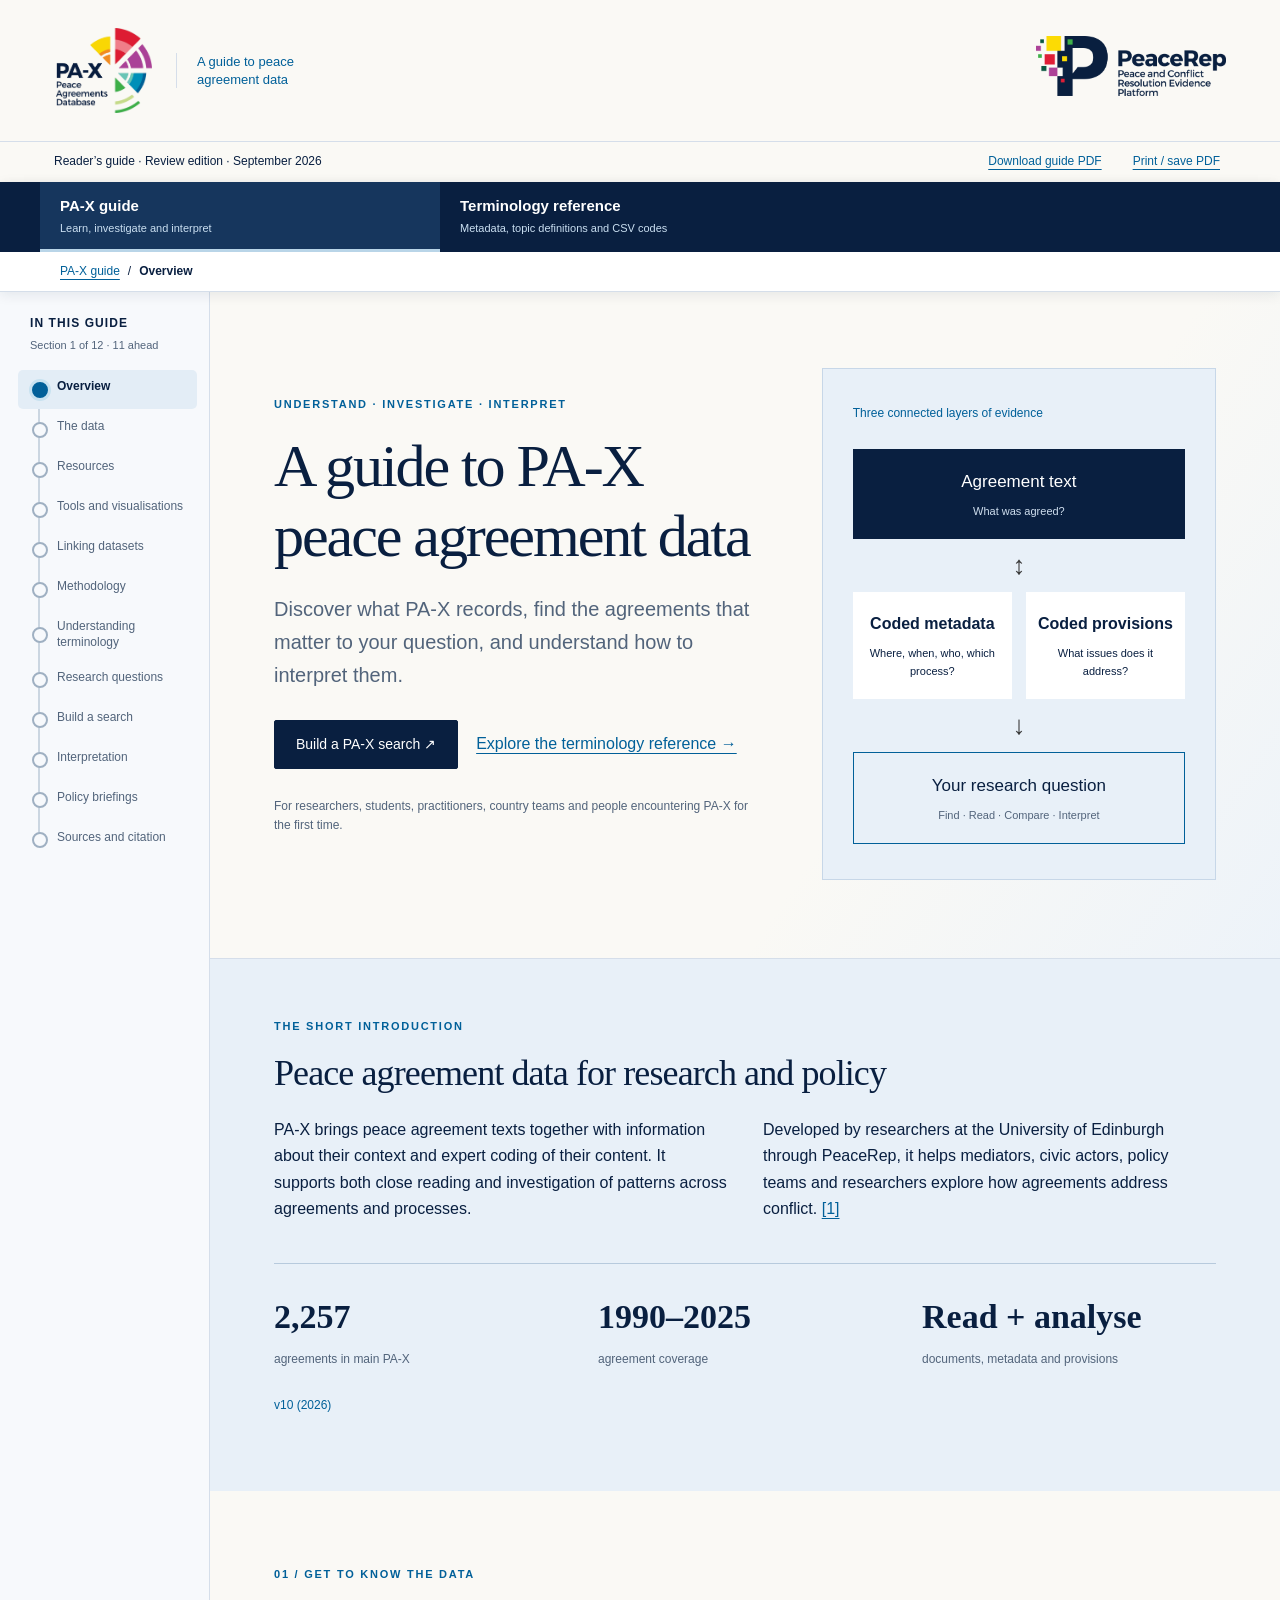
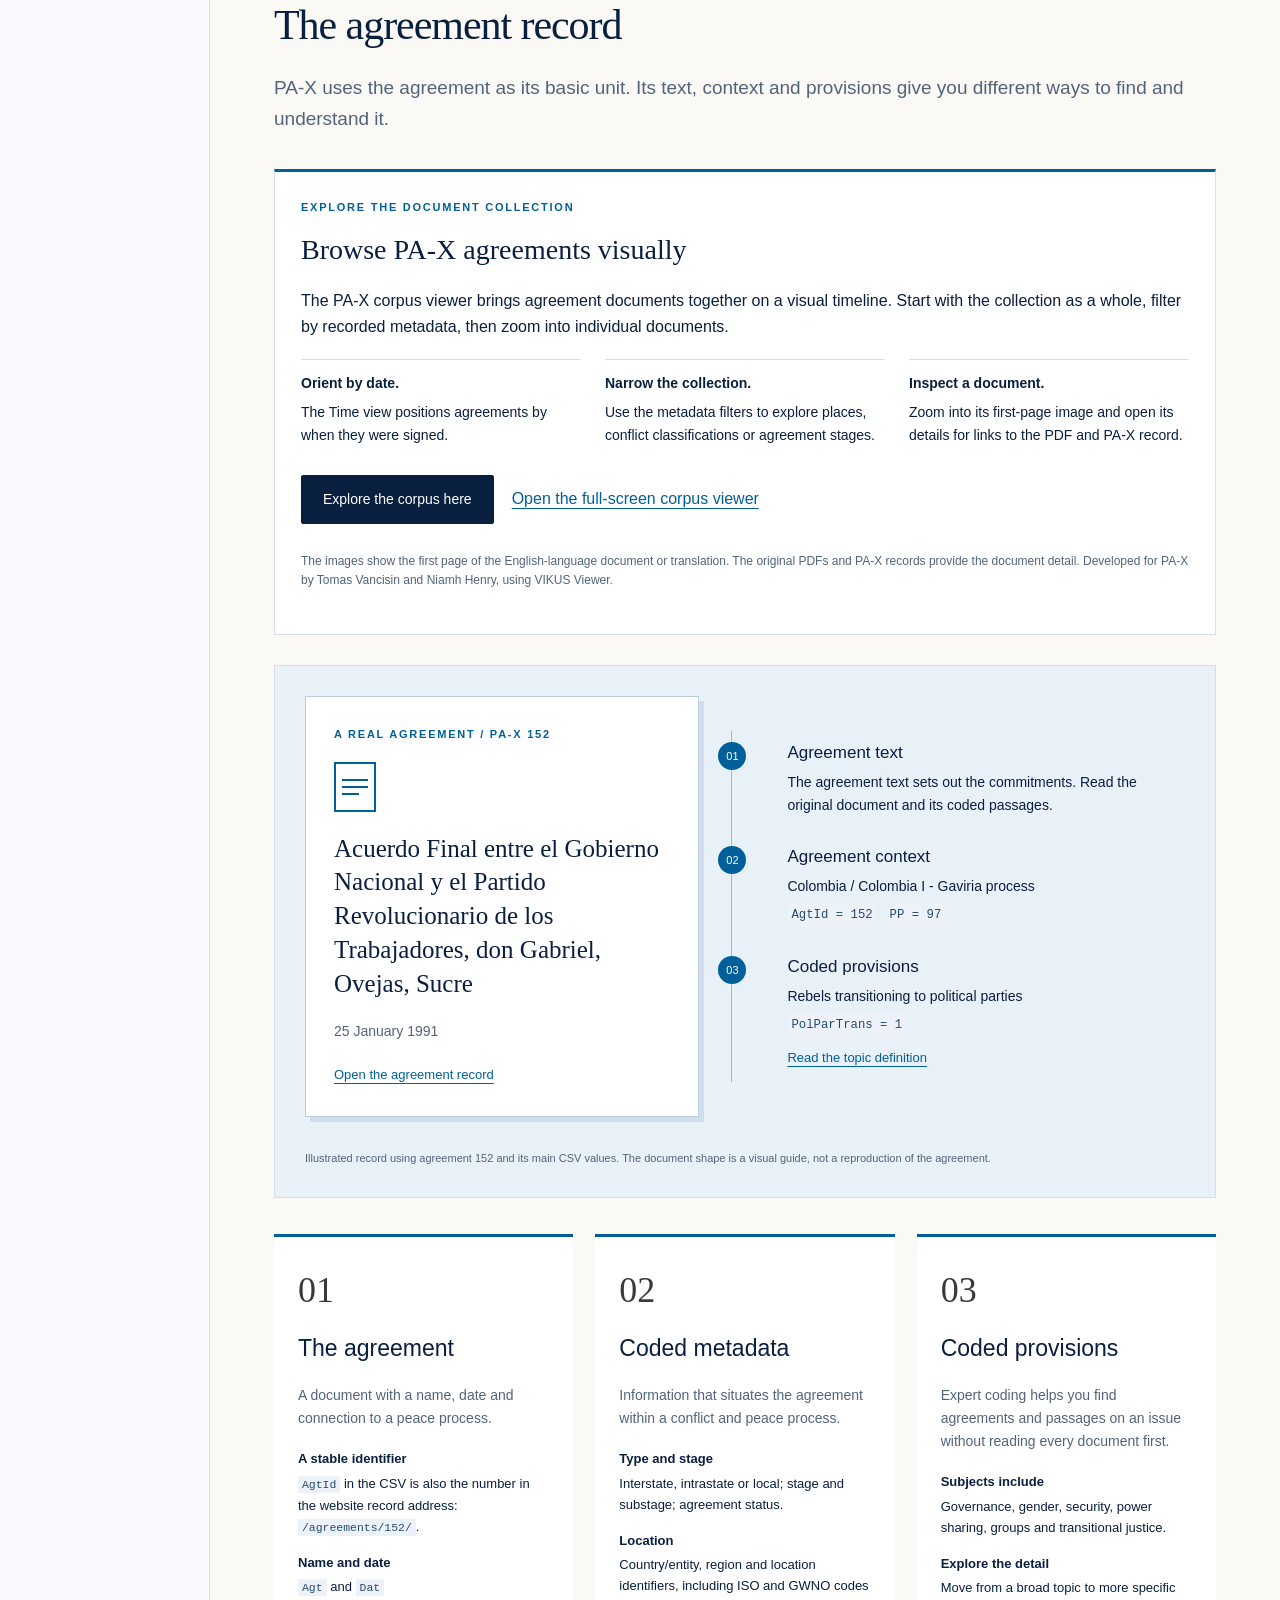
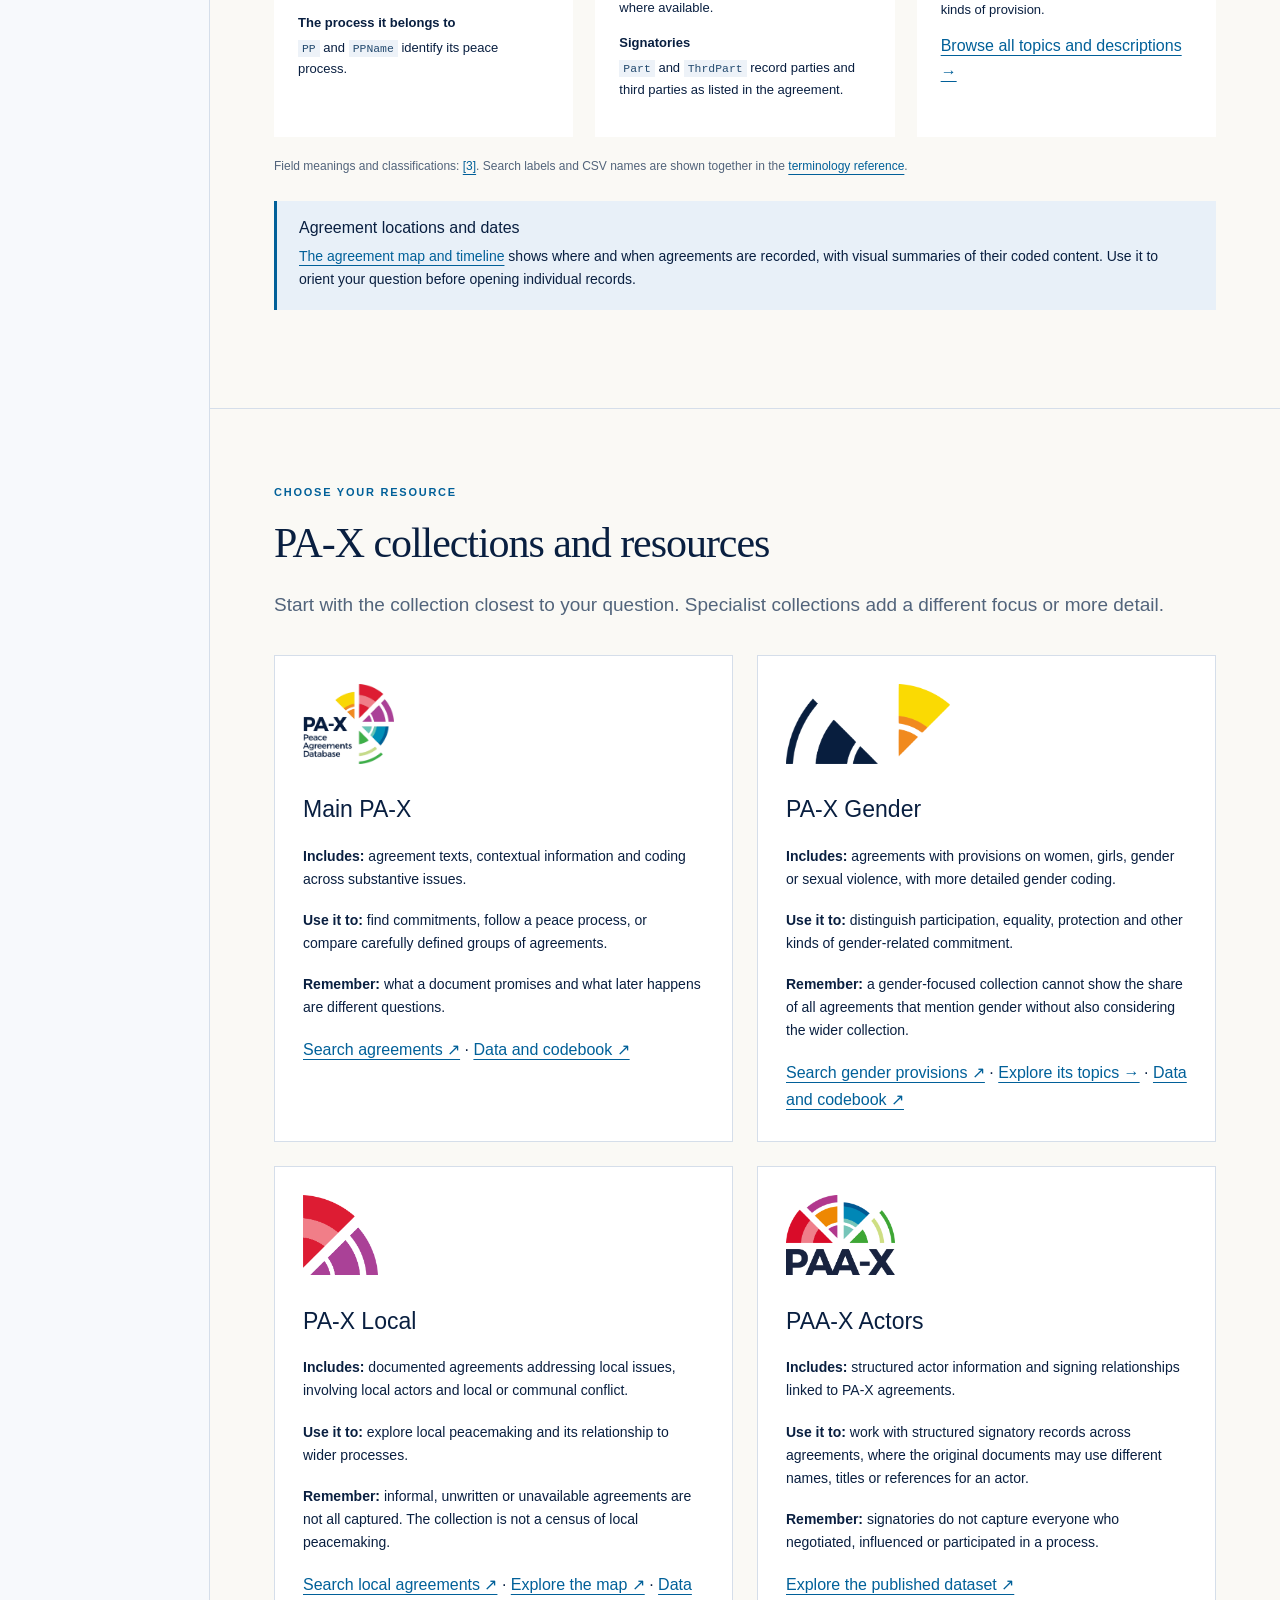
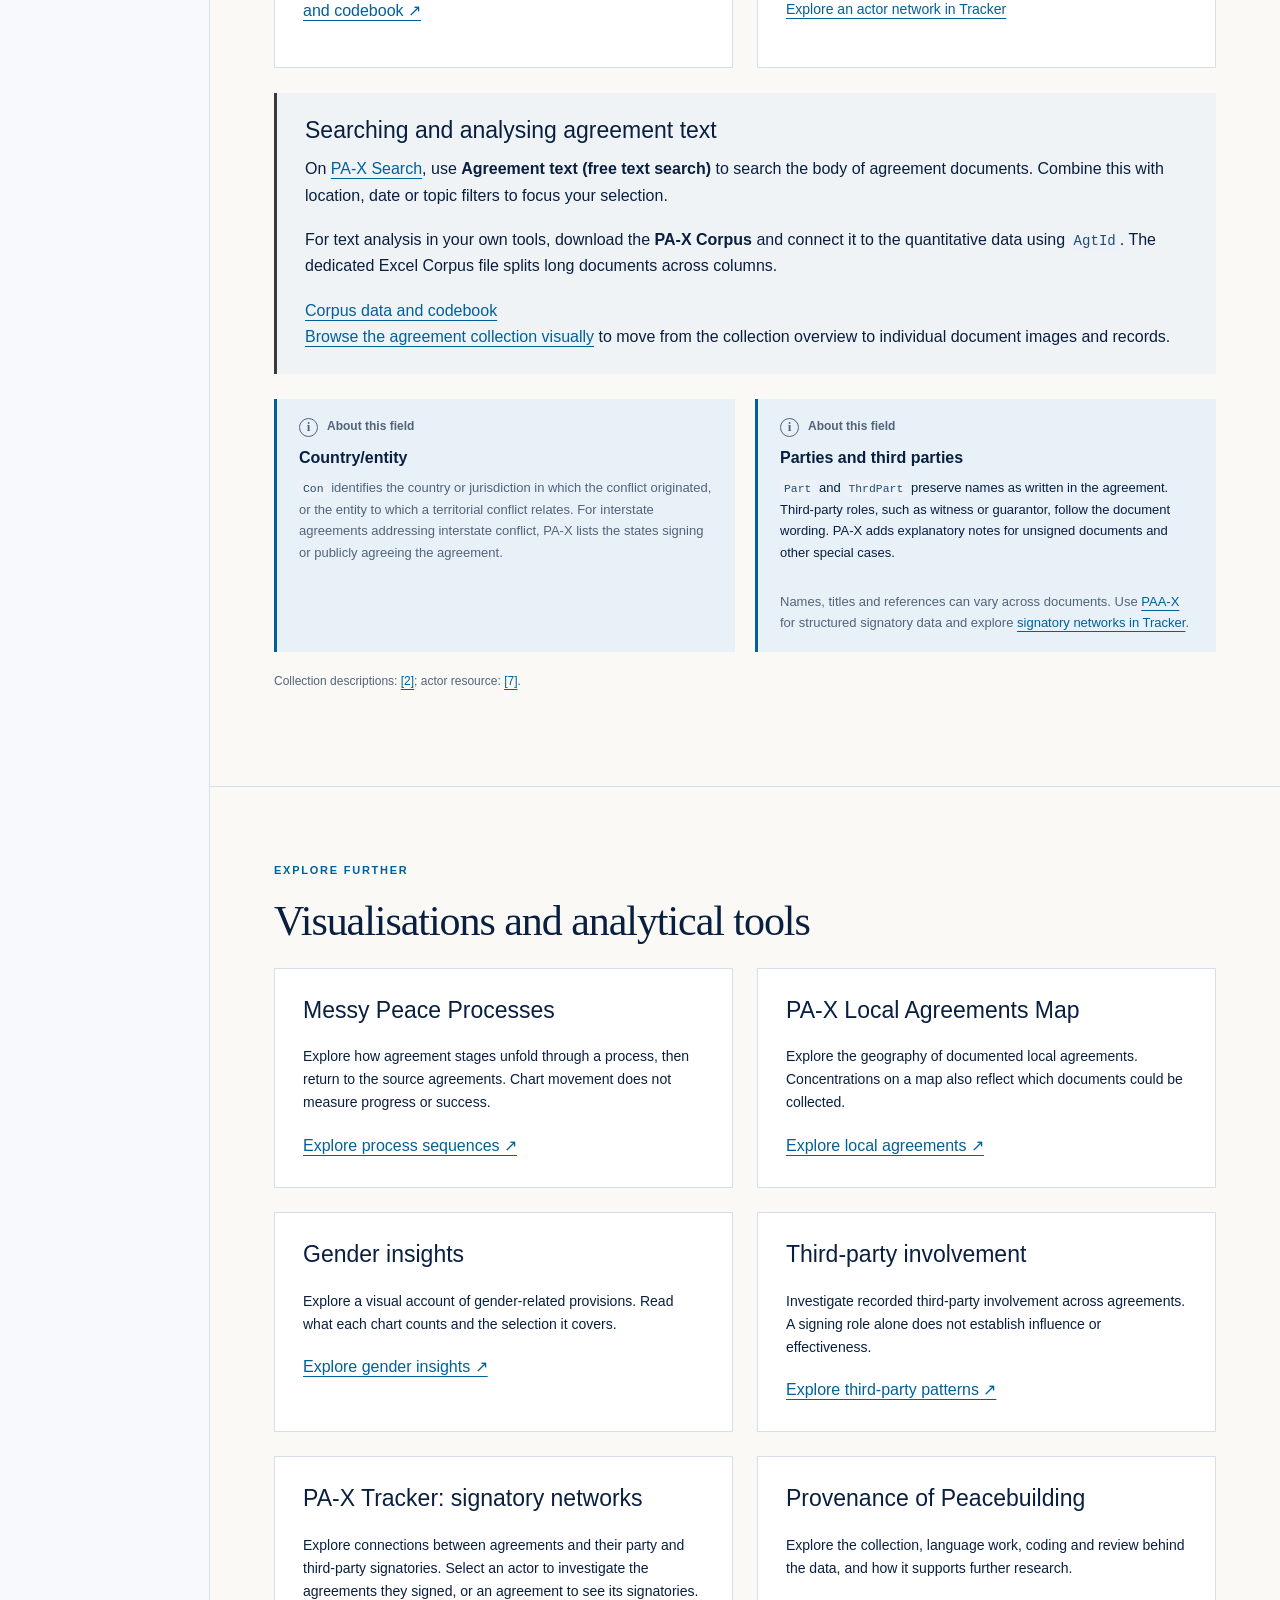
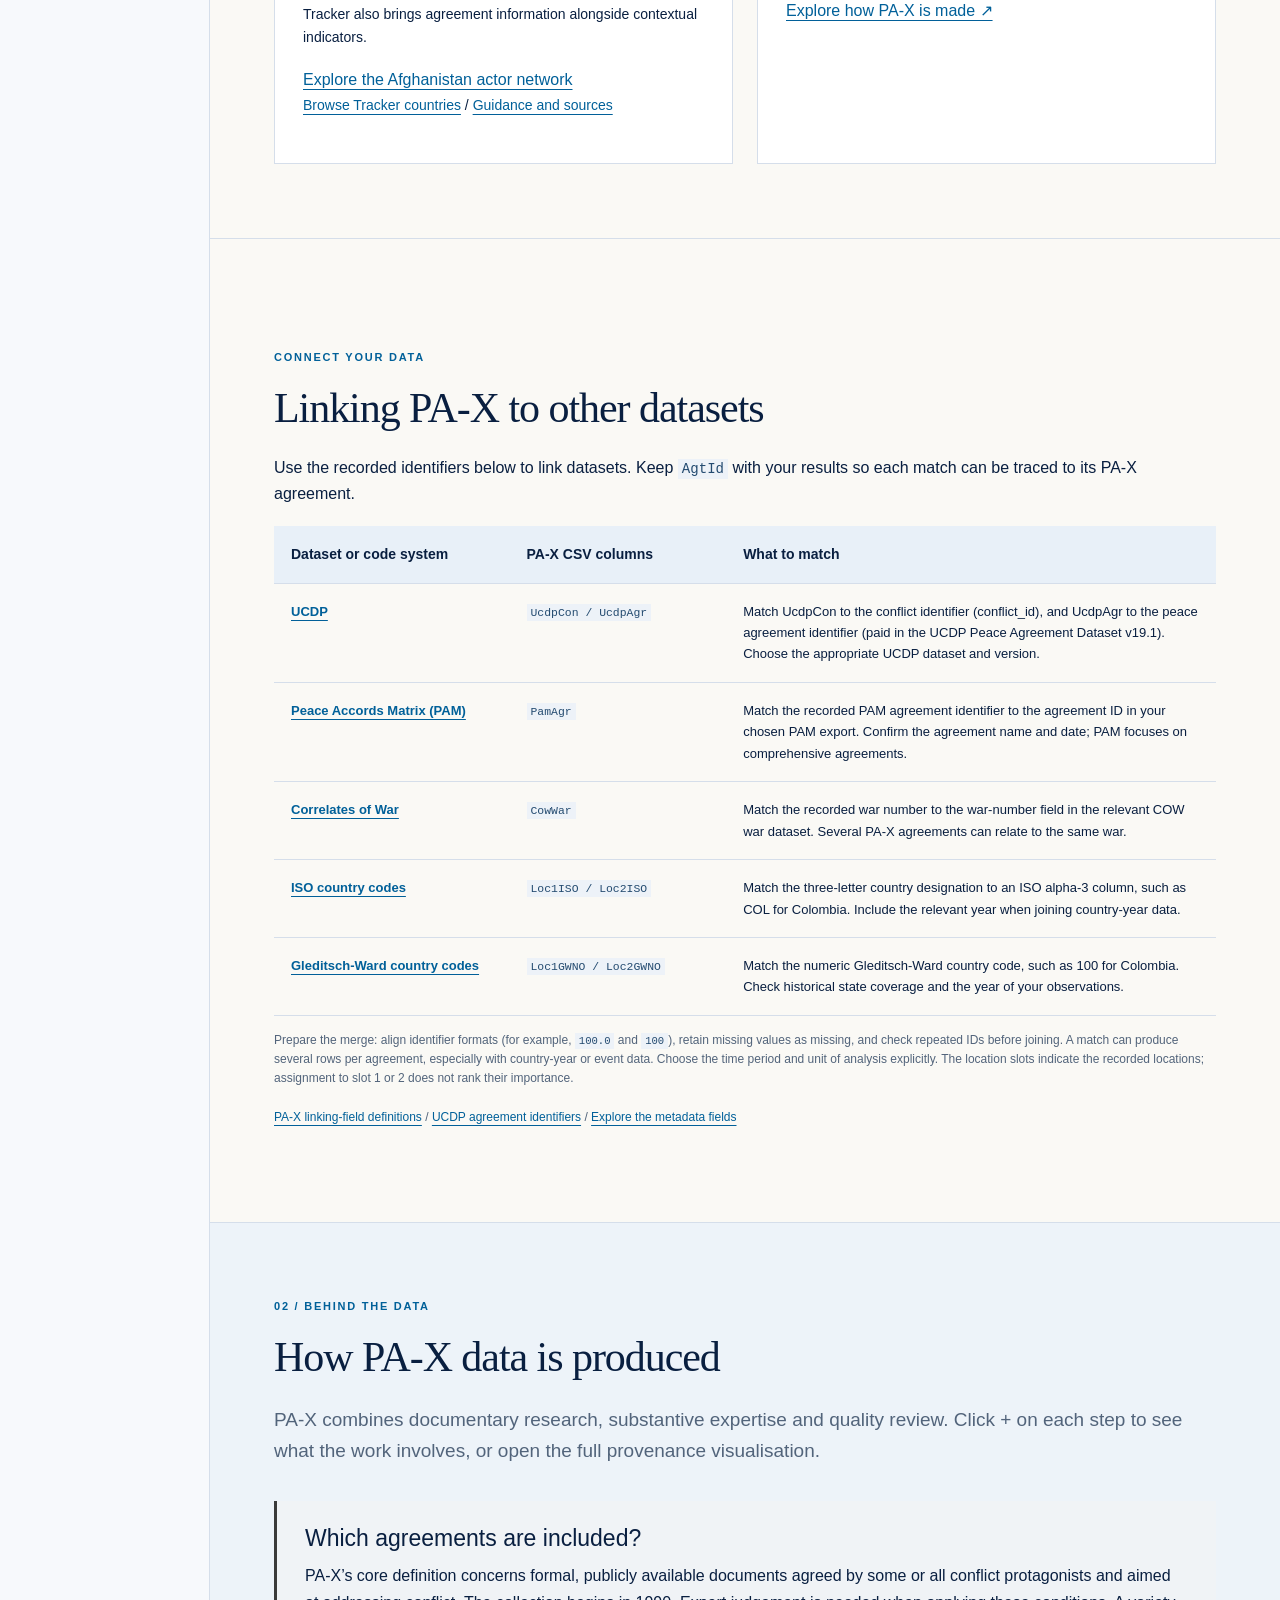
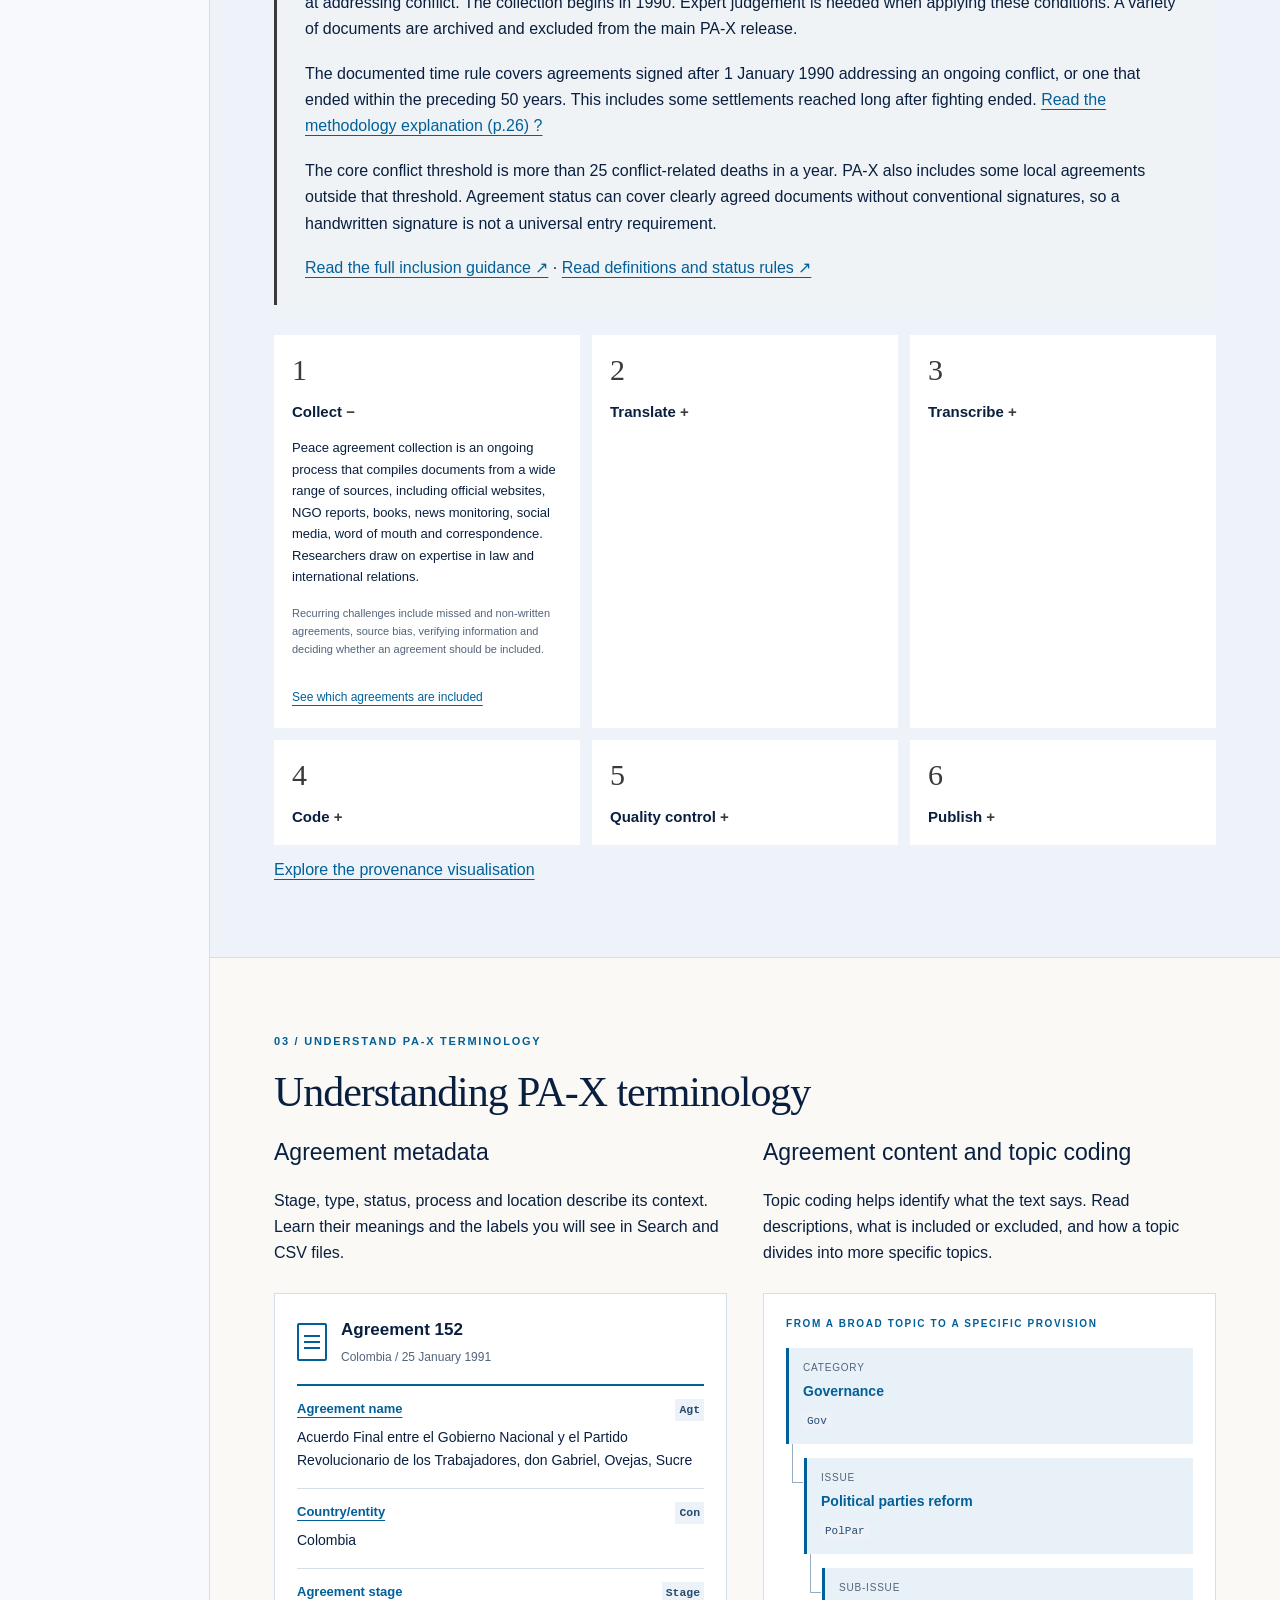
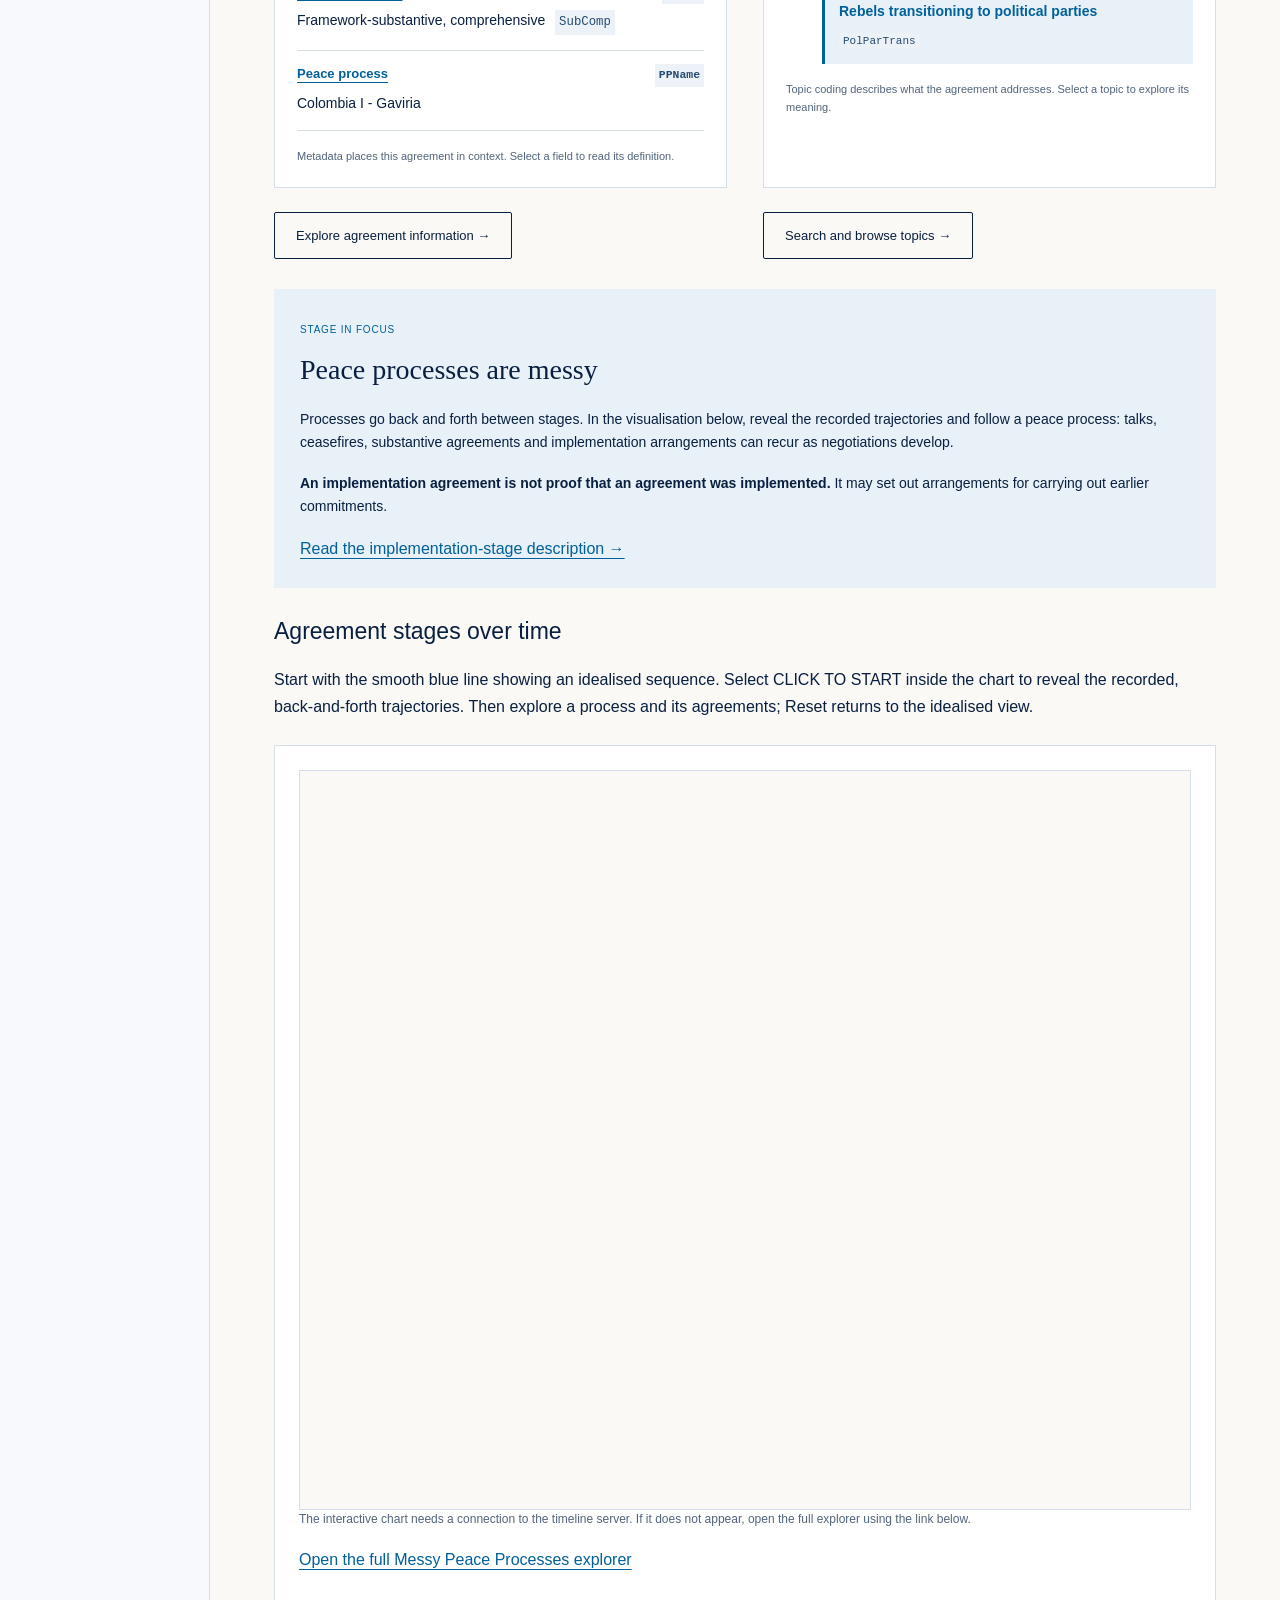
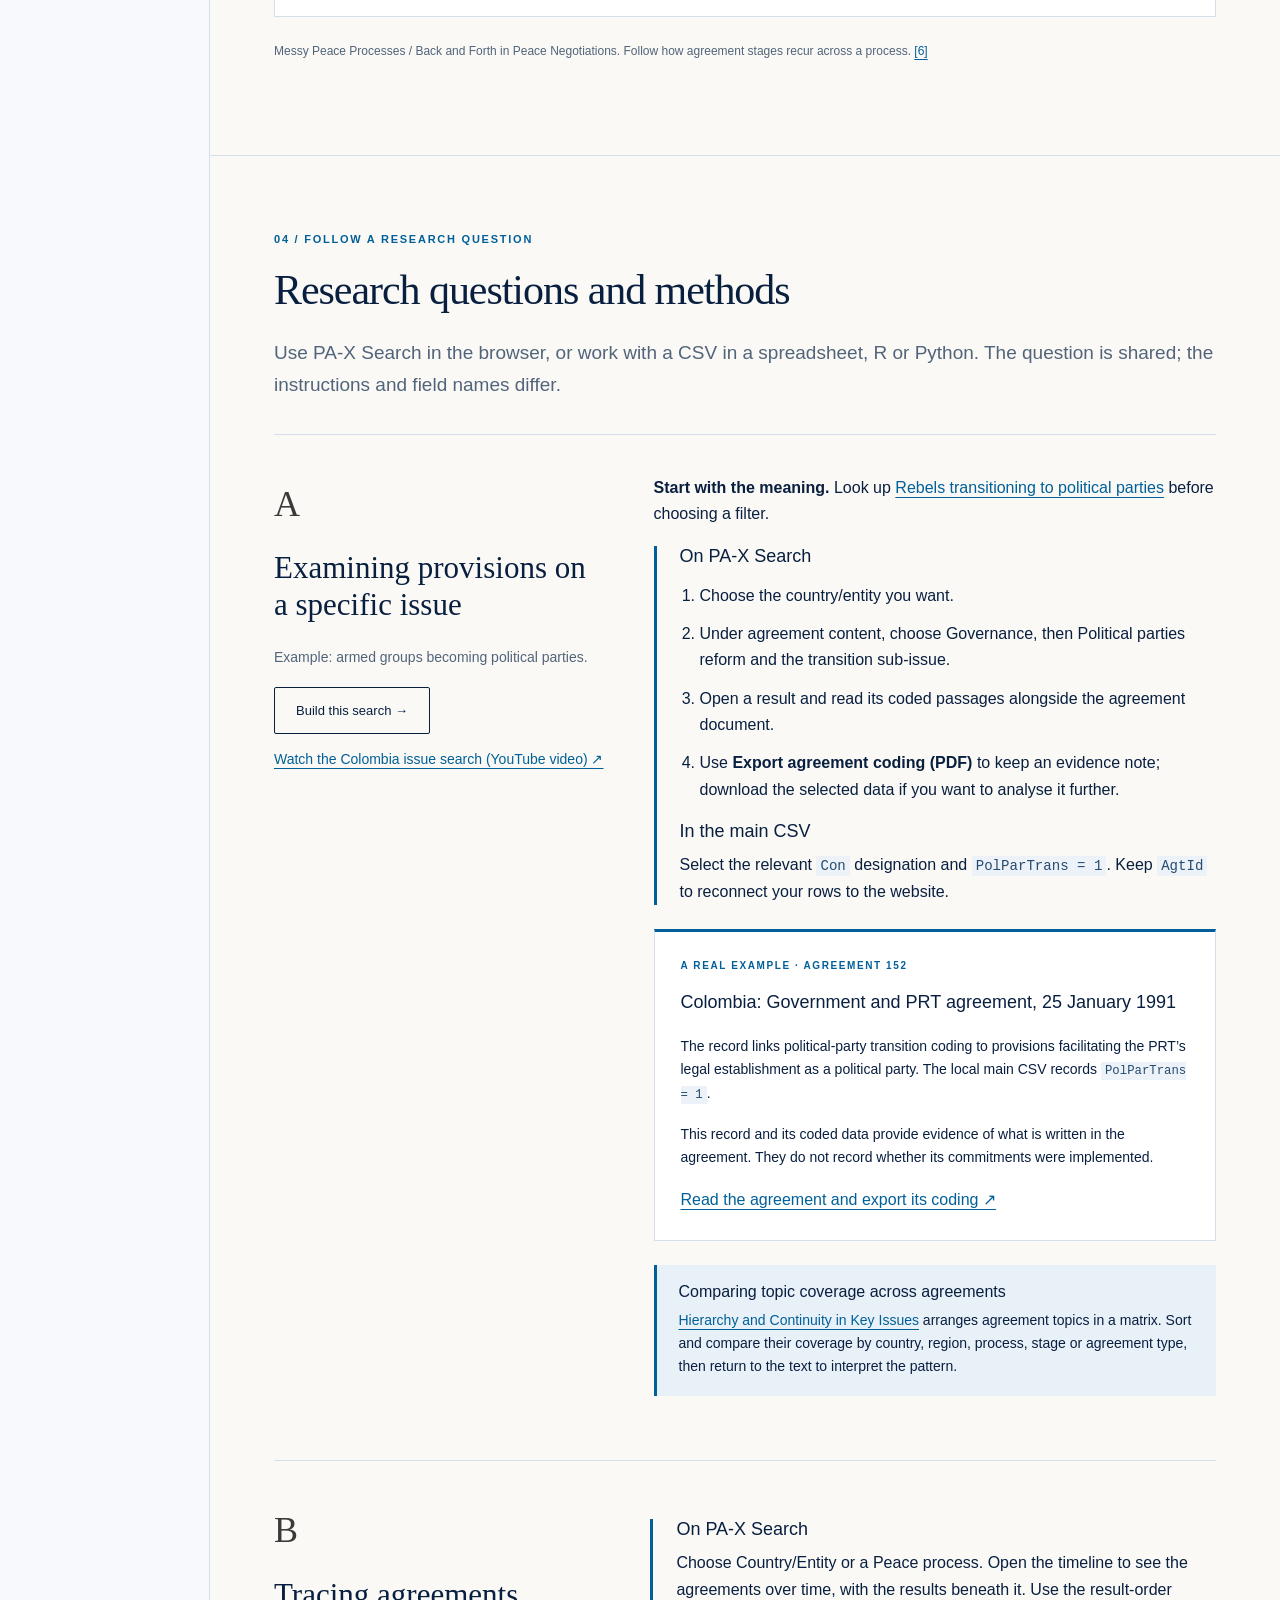
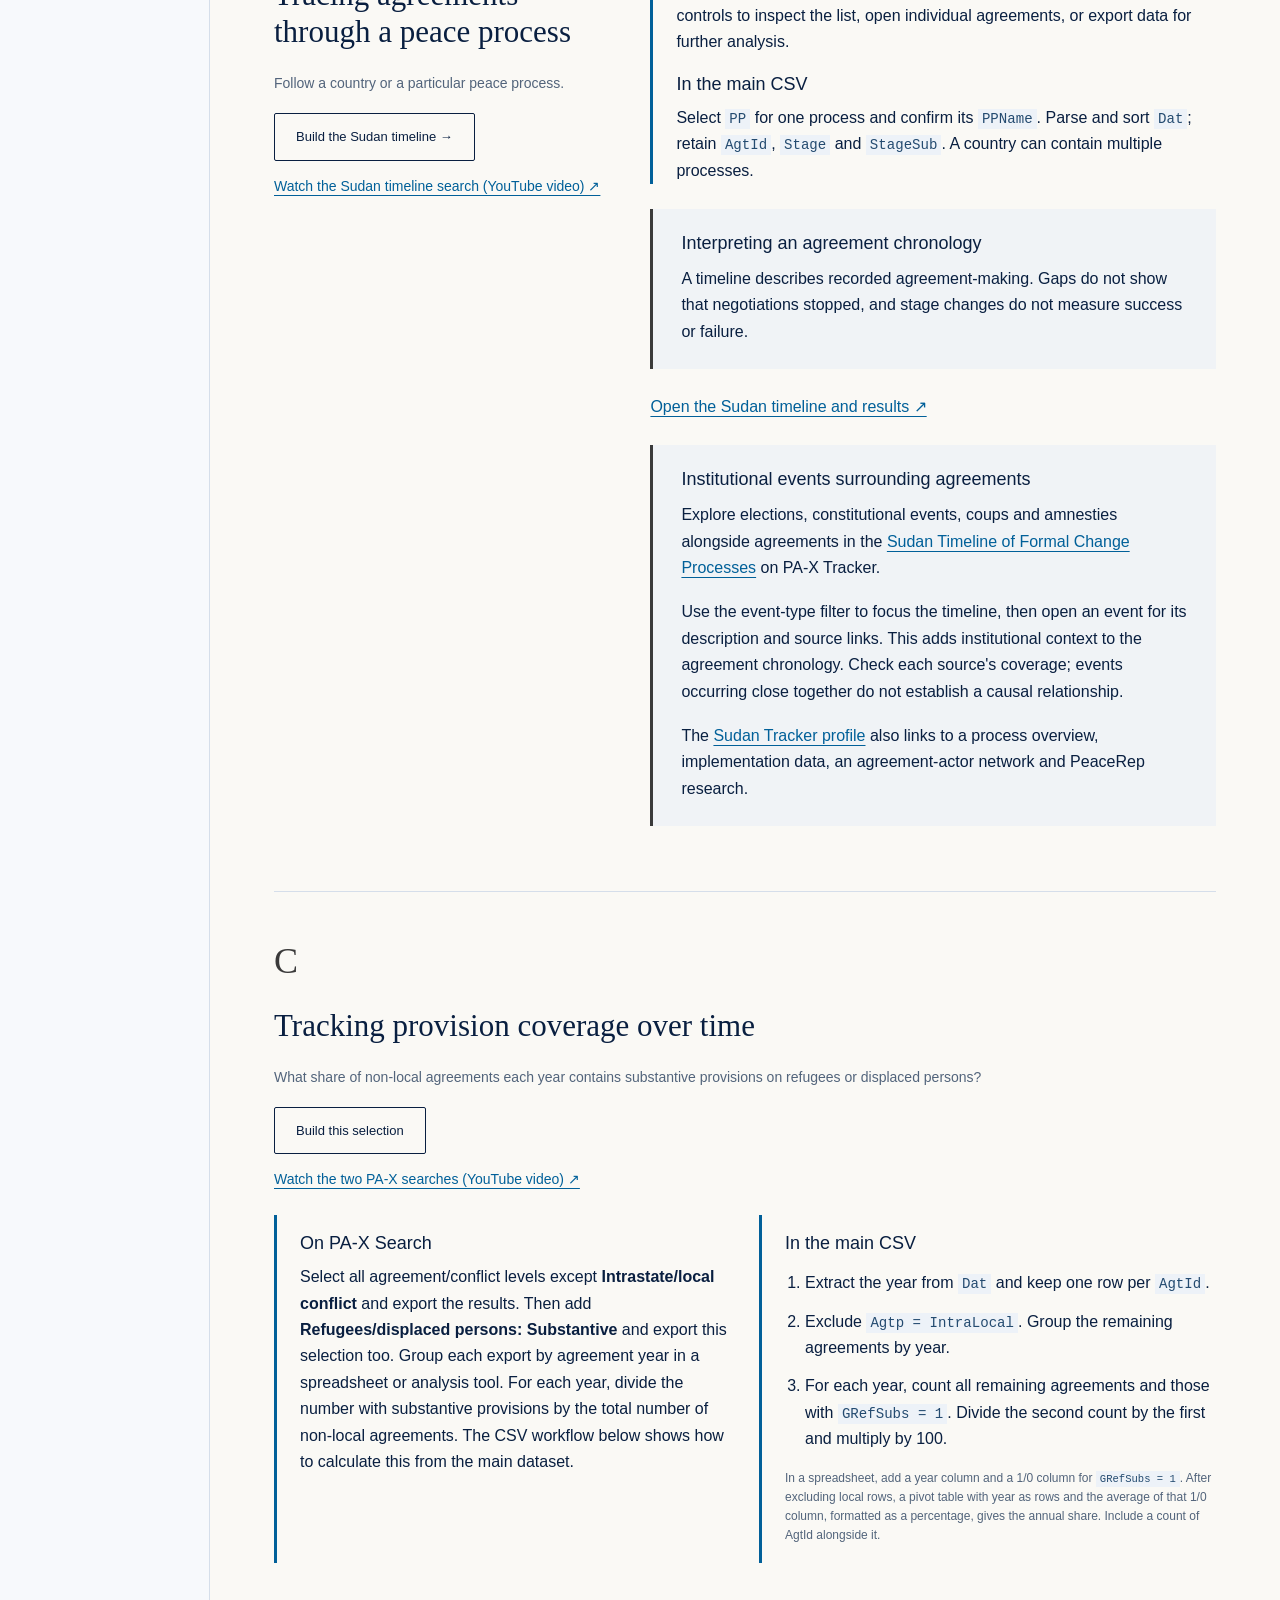
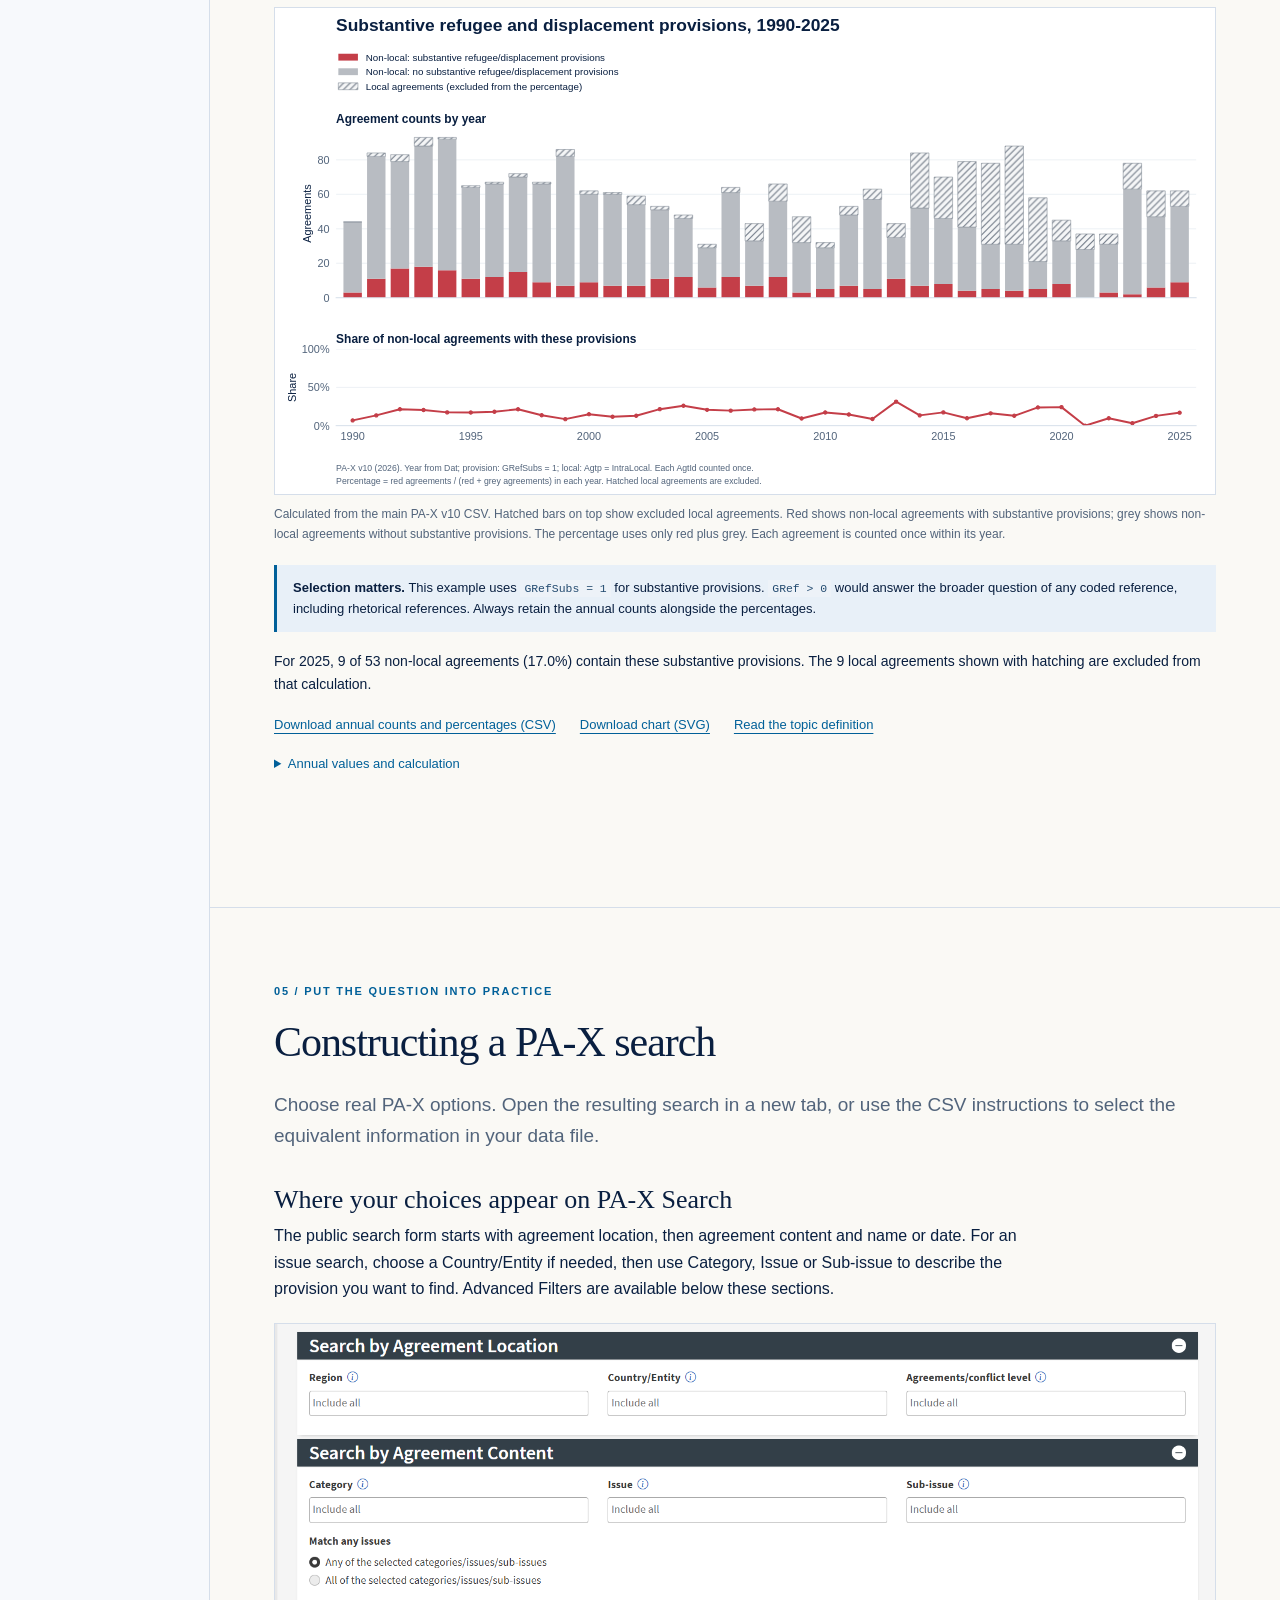
==== commit 765f5174: "Improve guide entry link and methodology PDF layout" ====
--- a/index.html
+++ b/index.html
@@ -1,6 +1,6 @@
 <!DOCTYPE html>
 
-<html lang="en"><head><meta charset="utf-8"/><meta content="width=device-width,initial-scale=1" name="viewport"/><title>PA-X | Guide to peace agreement data</title><link href="guide.css" rel="stylesheet"/><script defer="" src="assets/guide-data.js"></script><script defer="" src="public-guide.js"></script><link href="assets/pax-circle-icon.ico" rel="icon" type="image/x-icon"/><link href="assets/pax-circle-icon.png" rel="icon" type="image/png"/></head><body><a class="skip" href="#main">Skip to content</a><header class="masthead"><a class="brand" href="index.html"><img alt="PA-X" src="assets/pax-brand.png"/><span>A guide to peace agreement data</span></a><a href="https://peacerep.org/" rel="noopener noreferrer" target="_blank"><img alt="PeaceRep" class="peacerep" src="assets/peacerep-brand.png"/></a></header><div class="utility"><span>Reader’s guide · Review edition · September 2026</span><div><a href="exports/PA-X-guide.pdf" rel="noopener noreferrer" target="_blank">Download guide PDF</a><button id="print" type="button">Print / save PDF</button></div></div><div class="navigation-shell"><nav aria-label="Main navigation" class="nav site-navigation"><a aria-current="page" data-page="guide" href="index.html"><strong>PA-X guide</strong><small>Learn, investigate and interpret</small></a><a data-page="reference" href="terminology.html"><strong>Terminology reference</strong><small>Metadata, topic definitions and CSV codes</small></a></nav><div class="page-context"><nav aria-label="Breadcrumb" class="breadcrumbs"><a href="index.html">PA-X guide</a><span aria-hidden="true">/</span><span aria-current="location" id="current-section">Overview</span></nav><details class="page-contents"><summary>Sections</summary><nav aria-label="Guide sections"><a data-section="start" href="#start">Overview</a><a data-section="data" href="#data">The data</a><a data-section="resources" href="#resources">Resources</a><a data-section="tools" href="#tools">Tools and visualisations</a><a data-section="linking-data" href="#linking-data">Linking datasets</a><a data-section="making" href="#making">Methodology</a><a data-section="concepts" href="#concepts">Understanding terminology</a><a data-section="questions" href="#questions">Research questions</a><a data-section="planner" href="#planner">Build a search</a><a data-section="interpret" href="#interpret">Interpretation</a><a data-section="briefing" href="#briefing">Policy briefings</a><a data-section="sources" href="#sources">Sources and citation</a></nav></details></div></div><div class="guide-layout"><aside class="section-rail"><div class="rail-sticky"><p class="rail-title">In this guide</p><p class="rail-progress" id="rail-progress">Section 1 of 12</p><nav aria-label="Guide sections" class="rail-nav"><a data-section="start" href="#start">Overview</a><a data-section="data" href="#data">The data</a><a data-section="resources" href="#resources">Resources</a><a data-section="tools" href="#tools">Tools and visualisations</a><a data-section="linking-data" href="#linking-data">Linking datasets</a><a data-section="making" href="#making">Methodology</a><a data-section="concepts" href="#concepts">Understanding terminology</a><a data-section="questions" href="#questions">Research questions</a><a data-section="planner" href="#planner">Build a search</a><a data-section="interpret" href="#interpret">Interpretation</a><a data-section="briefing" href="#briefing">Policy briefings</a><a data-section="sources" href="#sources">Sources and citation</a></nav></div></aside><main id="main"><section class="hero chapter" id="start"><div><p class="eyebrow">Understand · Investigate · Interpret</p><h1>A guide to PA-X peace agreement data</h1><p class="lead">Discover what PA-X records, find the agreements that matter to your question, and understand how to interpret them.</p><div class="actions"><a class="button" href="#planner">Build a PA-X search ↗</a><a href="#briefing">Start with a country briefing →</a></div><p class="small">For researchers, students, practitioners, country teams and people encountering PA-X for the first time.</p></div><div class="hero-diagram"><p class="diagram-kicker">Three connected layers of evidence</p><div class="diagram-node">Agreement text<small>What was agreed?</small></div><div aria-hidden="true" class="connector">↕</div><div class="diagram-pair"><div>Coded metadata<small>Where, when, who, which process?</small></div><div>Coded provisions<small>What issues does it address?</small></div></div><div aria-hidden="true" class="connector">↓</div><div class="diagram-node outline">Your research question<small>Find · Read · Compare · Interpret</small></div></div></section>
+<html lang="en"><head><meta charset="utf-8"/><meta content="width=device-width,initial-scale=1" name="viewport"/><title>PA-X | Guide to peace agreement data</title><link href="guide.css" rel="stylesheet"/><script defer="" src="assets/guide-data.js"></script><script defer="" src="public-guide.js"></script><link href="assets/pax-circle-icon.ico" rel="icon" type="image/x-icon"/><link href="assets/pax-circle-icon.png" rel="icon" type="image/png"/></head><body><a class="skip" href="#main">Skip to content</a><header class="masthead"><a class="brand" href="index.html"><img alt="PA-X" src="assets/pax-brand.png"/><span>A guide to peace agreement data</span></a><a href="https://peacerep.org/" rel="noopener noreferrer" target="_blank"><img alt="PeaceRep" class="peacerep" src="assets/peacerep-brand.png"/></a></header><div class="utility"><span>Reader’s guide · Review edition · September 2026</span><div><a href="exports/PA-X-guide.pdf" rel="noopener noreferrer" target="_blank">Download guide PDF</a><button id="print" type="button">Print / save PDF</button></div></div><div class="navigation-shell"><nav aria-label="Main navigation" class="nav site-navigation"><a aria-current="page" data-page="guide" href="index.html"><strong>PA-X guide</strong><small>Learn, investigate and interpret</small></a><a data-page="reference" href="terminology.html"><strong>Terminology reference</strong><small>Metadata, topic definitions and CSV codes</small></a></nav><div class="page-context"><nav aria-label="Breadcrumb" class="breadcrumbs"><a href="index.html">PA-X guide</a><span aria-hidden="true">/</span><span aria-current="location" id="current-section">Overview</span></nav><details class="page-contents"><summary>Sections</summary><nav aria-label="Guide sections"><a data-section="start" href="#start">Overview</a><a data-section="data" href="#data">The data</a><a data-section="resources" href="#resources">Resources</a><a data-section="tools" href="#tools">Tools and visualisations</a><a data-section="linking-data" href="#linking-data">Linking datasets</a><a data-section="making" href="#making">Methodology</a><a data-section="concepts" href="#concepts">Understanding terminology</a><a data-section="questions" href="#questions">Research questions</a><a data-section="planner" href="#planner">Build a search</a><a data-section="interpret" href="#interpret">Interpretation</a><a data-section="briefing" href="#briefing">Policy briefings</a><a data-section="sources" href="#sources">Sources and citation</a></nav></details></div></div><div class="guide-layout"><aside class="section-rail"><div class="rail-sticky"><p class="rail-title">In this guide</p><p class="rail-progress" id="rail-progress">Section 1 of 12</p><nav aria-label="Guide sections" class="rail-nav"><a data-section="start" href="#start">Overview</a><a data-section="data" href="#data">The data</a><a data-section="resources" href="#resources">Resources</a><a data-section="tools" href="#tools">Tools and visualisations</a><a data-section="linking-data" href="#linking-data">Linking datasets</a><a data-section="making" href="#making">Methodology</a><a data-section="concepts" href="#concepts">Understanding terminology</a><a data-section="questions" href="#questions">Research questions</a><a data-section="planner" href="#planner">Build a search</a><a data-section="interpret" href="#interpret">Interpretation</a><a data-section="briefing" href="#briefing">Policy briefings</a><a data-section="sources" href="#sources">Sources and citation</a></nav></div></aside><main id="main"><section class="hero chapter" id="start"><div><p class="eyebrow">Understand · Investigate · Interpret</p><h1>A guide to PA-X peace agreement data</h1><p class="lead">Discover what PA-X records, find the agreements that matter to your question, and understand how to interpret them.</p><div class="actions"><a class="button" href="#planner">Build a PA-X search ↗</a><a href="terminology.html">Explore the terminology reference →</a></div><p class="small">For researchers, students, practitioners, country teams and people encountering PA-X for the first time.</p></div><div class="hero-diagram"><p class="diagram-kicker">Three connected layers of evidence</p><div class="diagram-node">Agreement text<small>What was agreed?</small></div><div aria-hidden="true" class="connector">↕</div><div class="diagram-pair"><div>Coded metadata<small>Where, when, who, which process?</small></div><div>Coded provisions<small>What issues does it address?</small></div></div><div aria-hidden="true" class="connector">↓</div><div class="diagram-node outline">Your research question<small>Find · Read · Compare · Interpret</small></div></div></section>
 <section class="intro-band"><p class="eyebrow">The short introduction</p><h2>Peace agreement data for research and policy</h2><div class="columns"><p>PA-X brings peace agreement texts together with information about their context and expert coding of their content. It supports both close reading and investigation of patterns across agreements and processes.</p><p>Developed by researchers at the University of Edinburgh through PeaceRep, it helps mediators, civic actors, policy teams and researchers explore how agreements address conflict. <a href="#s-about">[1]</a></p></div><div class="stats"><div><strong>2,257</strong><span>agreements in main PA-X</span></div><div><strong>1990–2025</strong><span>agreement coverage</span></div><div><strong>Read + analyse</strong><span>documents, metadata and provisions</span></div></div><p class="small">v10 (2026)</p></section><section class="chapter" id="data"><p class="eyebrow">01 / Get to know the data</p><h2>The agreement record</h2><p class="section-lead">PA-X uses the agreement as its basic unit. Its text, context and provisions give you different ways to find and understand it.</p><aside class="corpus-explorer" id="corpus-explorer"><p class="eyebrow">Explore the document collection</p><h3>Browse PA-X agreements visually</h3><p>The PA-X corpus viewer brings agreement documents together on a visual timeline. Start with the collection as a whole, filter by recorded metadata, then zoom into individual documents.</p><ol class="corpus-steps"><li><strong>Orient by date.</strong> The Time view positions agreements by when they were signed.</li><li><strong>Narrow the collection.</strong> Use the metadata filters to explore places, conflict classifications or agreement stages.</li><li><strong>Inspect a document.</strong> Zoom into its first-page image and open its details for links to the PDF and PA-X record.</li></ol><div class="actions"><button aria-controls="corpus-viewer-host" aria-expanded="false" class="button" id="load-corpus-viewer" type="button">Explore the corpus here</button><a href="https://peacerep.github.io/peacerep_vikus/#" rel="noopener noreferrer" target="_blank">Open the full-screen corpus viewer</a></div><div class="no-print" id="corpus-viewer-host"></div><p class="small">The images show the first page of the English-language document or translation. The original PDFs and PA-X records provide the document detail. Developed for PA-X by Tomas Vancisin and Niamh Henry, using VIKUS Viewer.</p><p class="corpus-print-link">Explore online: <a href="https://peacerep.github.io/peacerep_vikus/" rel="noopener noreferrer" target="_blank">PA-X corpus viewer</a>.</p></aside><figure class="agreement-visual"><div class="record-paper"><p class="eyebrow">A real agreement / PA-X 152</p><div aria-hidden="true" class="document-symbol"><span></span><span></span><span></span></div><h3>Acuerdo Final entre el Gobierno Nacional y el Partido Revolucionario de los Trabajadores, don Gabriel, Ovejas, Sucre</h3><p class="record-date">25 January 1991</p><a href="https://www.peaceagreements.org/agreements/152/" rel="noopener noreferrer" target="_blank">Open the agreement record</a></div><div class="record-connections"><div><span class="record-marker">01</span><h4>Agreement text</h4><p>The agreement text sets out the commitments. Read the original document and its coded passages.</p></div><div><span class="record-marker">02</span><h4>Agreement context</h4><p>Colombia / Colombia I - Gaviria process<br/><code>AgtId = 152</code> <code>PP = 97</code></p></div><div><span class="record-marker">03</span><h4>Coded provisions</h4><p>Rebels transitioning to political parties<br/><code>PolParTrans = 1</code></p><a href="terminology.html?term=PolParTrans#topics">Read the topic definition</a></div></div><figcaption>Illustrated record using agreement 152 and its main CSV values. The document shape is a visual guide, not a reproduction of the agreement.</figcaption></figure><div class="data-map"><article><span class="number">01</span><h3>The agreement</h3><p>A document with a name, date and connection to a peace process.</p><dl><dt>A stable identifier</dt><dd><code>AgtId</code> in the CSV is also the number in the website record address: <code>/agreements/152/</code>.</dd><dt>Name and date</dt><dd><code>Agt</code> and <code>Dat</code></dd><dt>The process it belongs to</dt><dd><code>PP</code> and <code>PPName</code> identify its peace process.</dd></dl></article><article><span class="number">02</span><h3>Coded metadata</h3><p>Information that situates the agreement within a conflict and peace process.</p><dl><dt>Type and stage</dt><dd>Interstate, intrastate or local; stage and substage; agreement status.</dd><dt>Location</dt><dd>Country/entity, region and location identifiers, including ISO and GWNO codes where available.</dd><dt>Signatories</dt><dd><code>Part</code> and <code>ThrdPart</code> record parties and third parties as listed in the agreement.</dd></dl></article><article><span class="number">03</span><h3>Coded provisions</h3><p>Expert coding helps you find agreements and passages on an issue without reading every document first.</p><dl><dt>Subjects include</dt><dd>Governance, gender, security, power sharing, groups and transitional justice.</dd><dt>Explore the detail</dt><dd>Move from a broad topic to more specific kinds of provision.</dd></dl><a href="terminology.html#topics">Browse all topics and descriptions →</a></article></div><p class="source-line">Field meanings and classifications: <a href="#s-codebook">[3]</a>. Search labels and CSV names are shown together in the <a href="terminology.html#metadata">terminology reference</a>.</p><aside class="resource-next"><h4>Agreement locations and dates</h4><p><a href="https://www.peaceagreements.org/visualizations/agreements-process-map/" rel="noopener noreferrer" target="_blank">The agreement map and timeline</a> shows where and when agreements are recorded, with visual summaries of their coded content. Use it to orient your question before opening individual records.</p></aside>
 </section><section class="chapter" id="resources"><p class="eyebrow">Choose your resource</p><h2>PA-X collections and resources</h2><p class="section-lead">Start with the collection closest to your question. Specialist collections add a different focus or more detail.</p><div class="resource-grid">
 <article class="resource-card"><img alt="PA-X" src="assets/pax-brand.png"/><h3>Main PA-X</h3><p><strong>Includes:</strong> agreement texts, contextual information and coding across substantive issues.</p><p><strong>Use it to:</strong> find commitments, follow a peace process, or compare carefully defined groups of agreements.</p><p><strong>Remember:</strong> what a document promises and what later happens are different questions.</p><a href="https://www.peaceagreements.org/agreements/search/" rel="noopener noreferrer" target="_blank">Search agreements ↗</a> · <a href="https://www.peaceagreements.org/downloads/#pax" rel="noopener noreferrer" target="_blank">Data and codebook ↗</a></article>
--- a/guide.css
+++ b/guide.css
@@ -50,7 +50,7 @@
 
 .stage-reading-note{margin:30px 0;padding:26px;background:var(--pale-blue)}.stage-reading-note h3{font:28px var(--serif)}.stage-reading-note p{font-size:14px;max-width:var(--reading-width)}@media print{.stage-reading-note{padding:4mm;margin:4mm 0;break-inside:avoid}.stage-reading-note h3{font-size:17pt}.stage-reading-note p{font-size:10pt}}
 
-#making{position:relative}.collection-inclusion-link{display:inline-block;margin-top:12px;font-size:12px}#inclusion-criteria{scroll-margin-top:175px}#collection-step{border-left:2px solid var(--blue)}@media print{.collection-inclusion-link{font-size:8pt}#inclusion-criteria{scroll-margin-top:0}}
+#making{position:relative}.collection-inclusion-link{display:inline-block;margin-top:12px;font-size:12px}#inclusion-criteria{scroll-margin-top:175px}@media print{.collection-inclusion-link{font-size:8pt}#inclusion-criteria{scroll-margin-top:0}}
 
 .concept-cards>article{display:flex;flex-direction:column;min-width:0}.concept-cards>article>.button{align-self:flex-start;margin-top:auto}.metadata-preview,.topic-preview{margin:8px 0 24px;padding:22px;background:white;border:1px solid var(--line);flex:1}.metadata-preview-header{display:flex;align-items:center;gap:14px;padding-bottom:16px;border-bottom:2px solid var(--blue)}.metadata-preview-header strong{font-size:17px}.metadata-preview-header small{display:block;font-size:12px;color:var(--muted);margin-top:4px}.mini-document{width:30px;height:38px;border:2px solid var(--blue);border-radius:2px;position:relative;flex-shrink:0}.mini-document::after{content:'';position:absolute;left:5px;right:5px;top:10px;height:2px;background:var(--blue);box-shadow:0 6px var(--blue),0 12px var(--blue)}.metadata-preview dl{margin:0}.metadata-preview dl>div{padding:12px 0;border-bottom:1px solid var(--line)}.metadata-preview dt{margin:0;display:flex;gap:10px;justify-content:space-between;align-items:baseline}.metadata-preview dd{font-size:14px;margin-top:5px}.metadata-preview dd code{display:inline-block;margin-left:6px}.topic-preview .eyebrow{font-size:10px;margin-bottom:16px}.topic-branch{padding:0;list-style:none;margin:0}.topic-branch li{position:relative;margin:0 0 14px}.topic-branch a{display:block;padding:12px 14px;background:var(--pale-blue);border-left:3px solid var(--blue);text-decoration:none}.topic-branch small{display:block;font-size:10px;color:var(--muted);text-transform:uppercase;letter-spacing:.08em}.topic-branch strong{display:block;font-size:14px;margin:3px 0}.topic-branch code{font-size:11px}.topic-depth-1{margin-left:18px!important}.topic-depth-2{margin-left:36px!important}.topic-branch li+li::before{content:'';position:absolute;left:-12px;top:-14px;width:10px;height:38px;border-left:1px solid #94abc2;border-bottom:1px solid #94abc2}.concept-cards figcaption{font-size:11px;margin-top:16px}@media print{.concept-cards{break-inside:avoid}.metadata-preview,.topic-preview{padding:3mm;margin:2mm 0 3mm}.metadata-preview-header{padding-bottom:2mm}.metadata-preview-header strong{font-size:11pt}.metadata-preview-header small{font-size:8pt}.metadata-preview dl>div{padding:2mm 0}.metadata-preview dd,.metadata-preview dt{font-size:9pt}.topic-branch a{padding:2mm}.topic-branch li{margin-bottom:2mm}.topic-branch strong{font-size:9pt}.topic-branch small,.topic-branch code{font-size:7pt}.concept-cards figcaption{font-size:7pt;margin-top:2mm}.concept-cards>article>h3{font-size:17pt}.mini-document{width:20px;height:28px}.mini-document::after{top:6px;box-shadow:0 5px var(--blue),0 10px var(--blue)}}
 
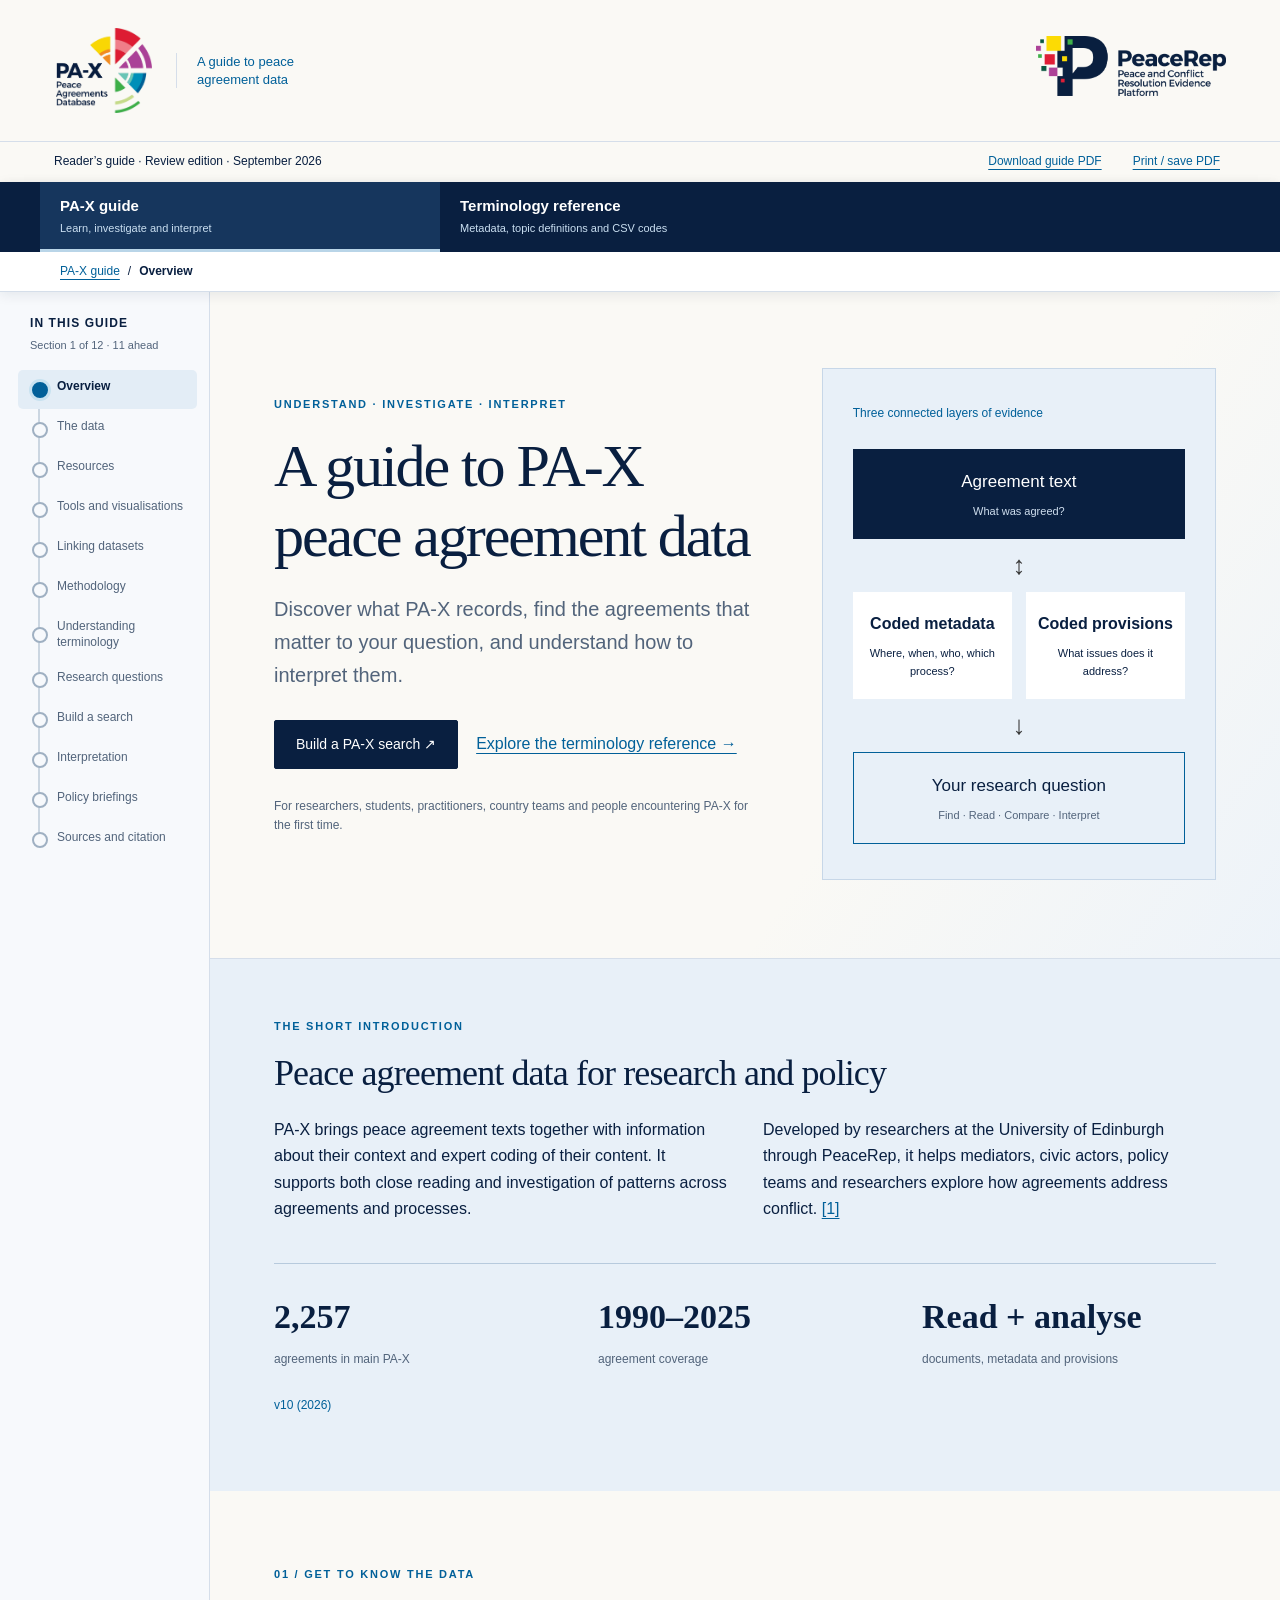
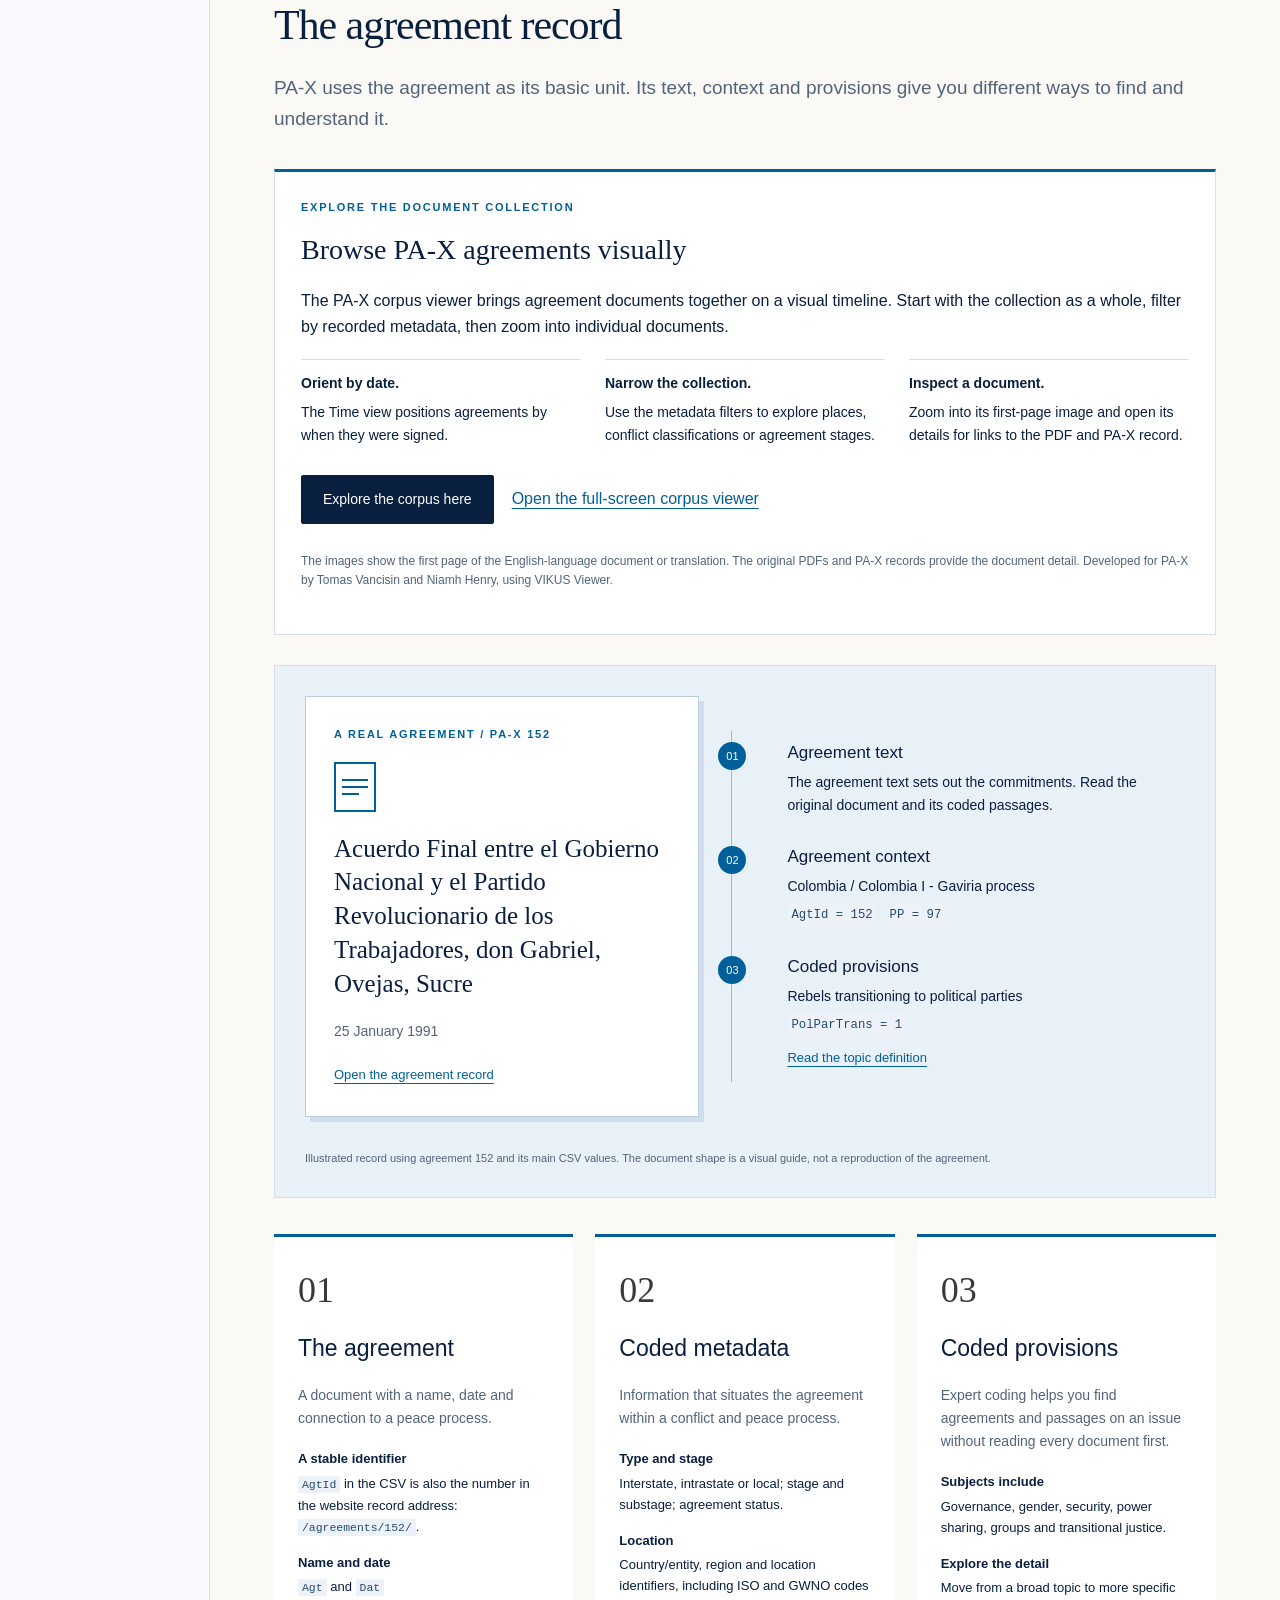
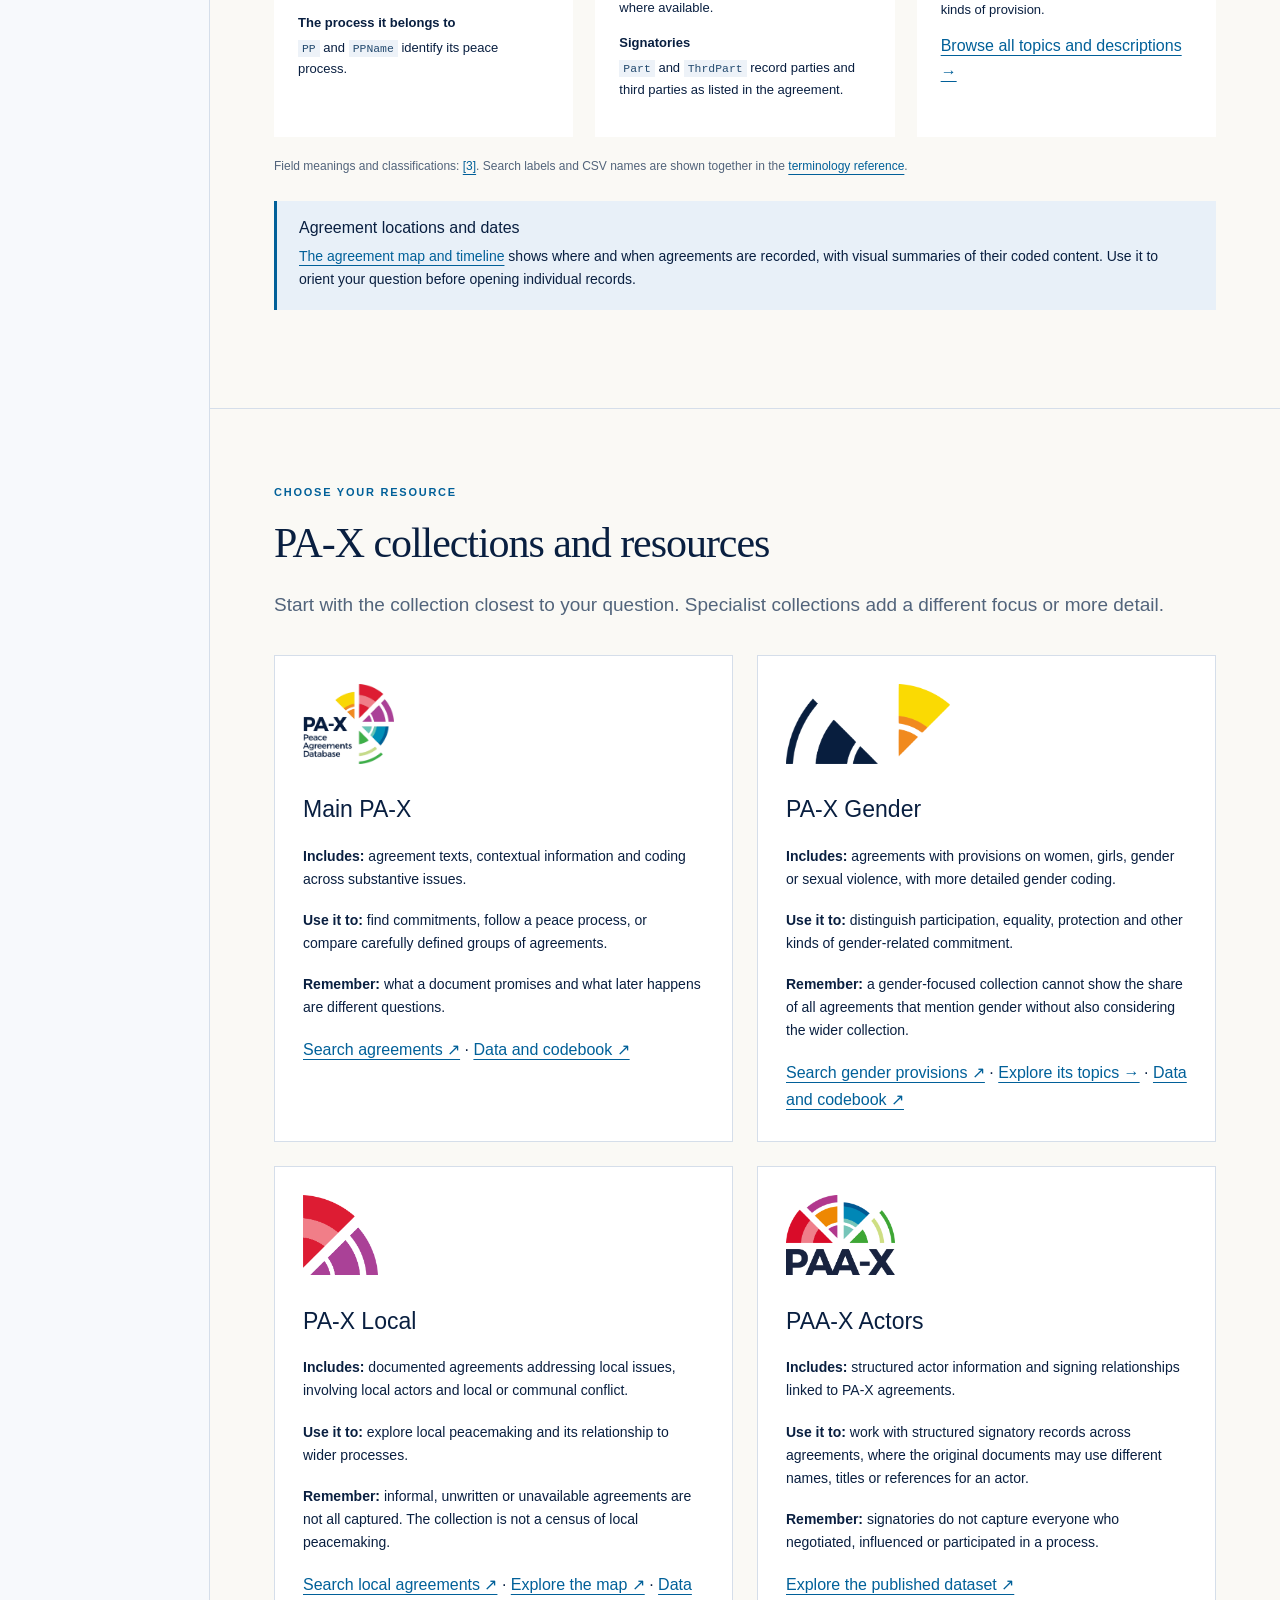
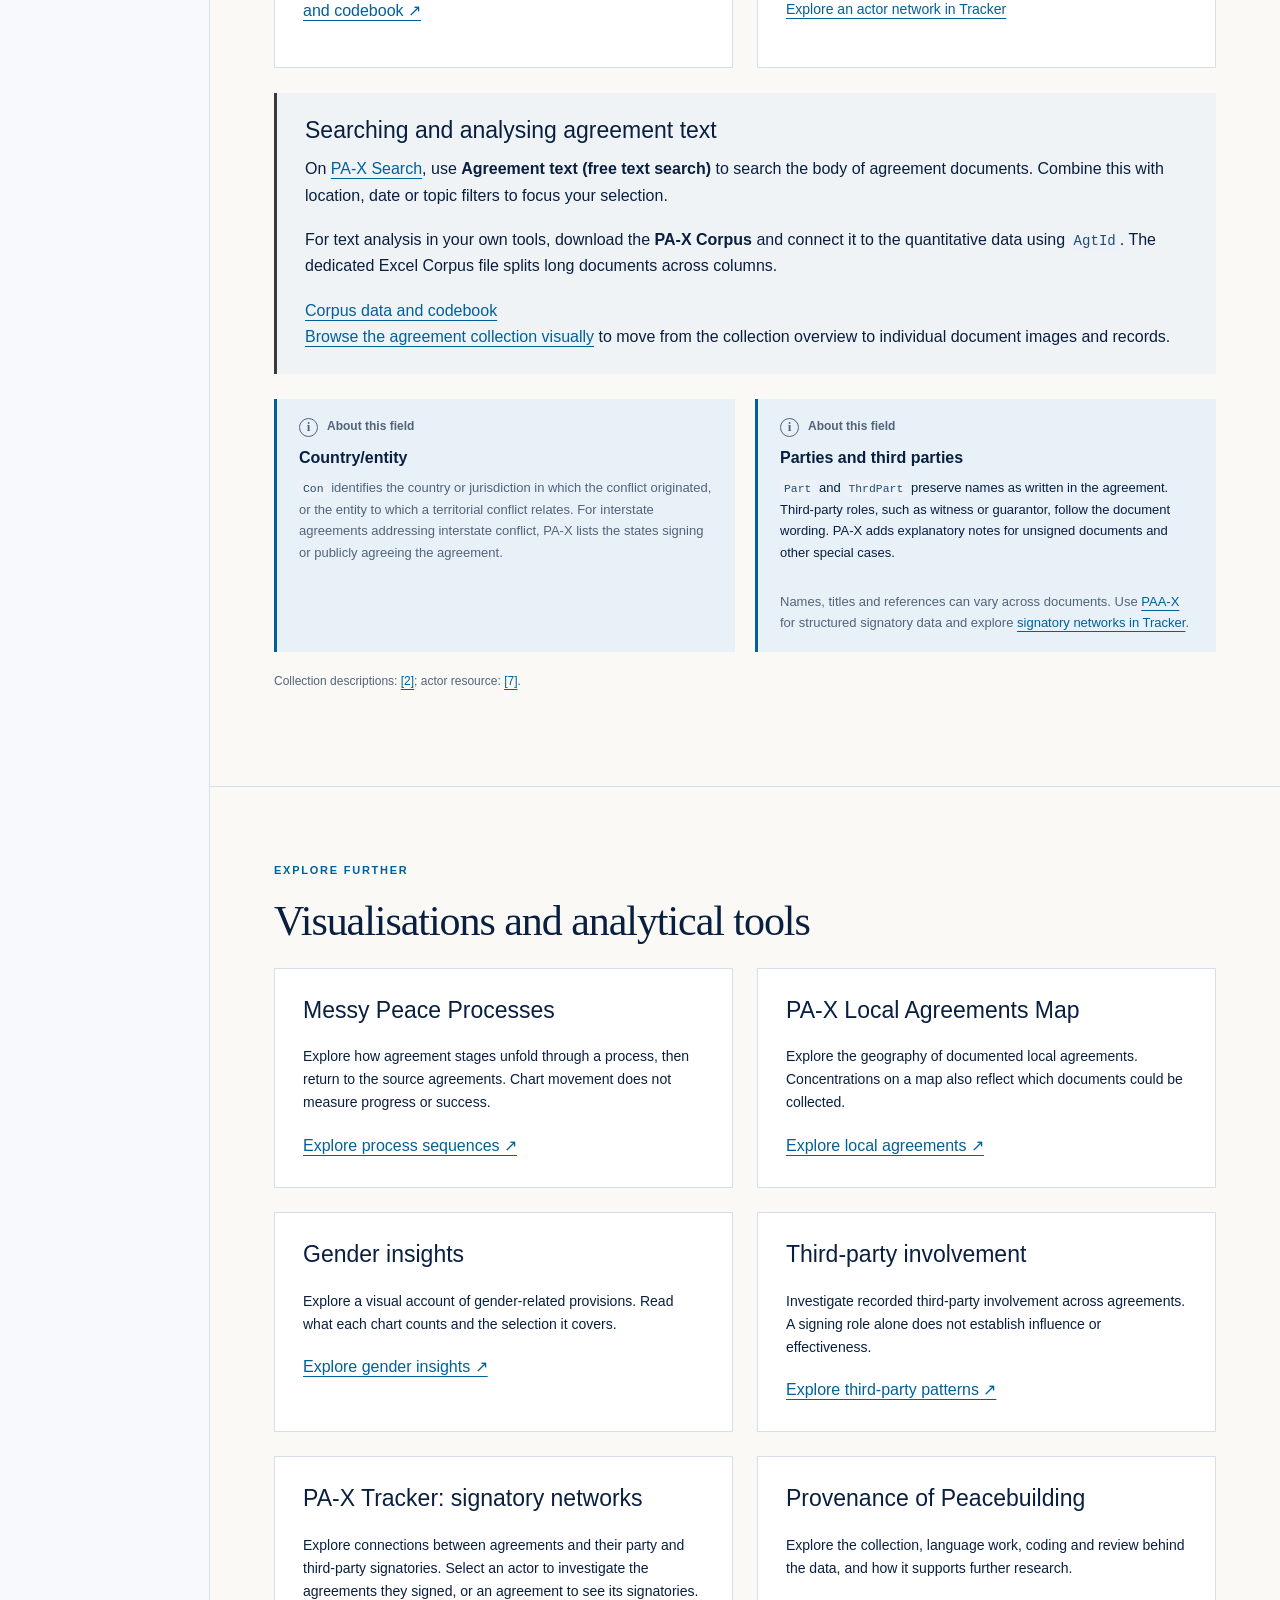
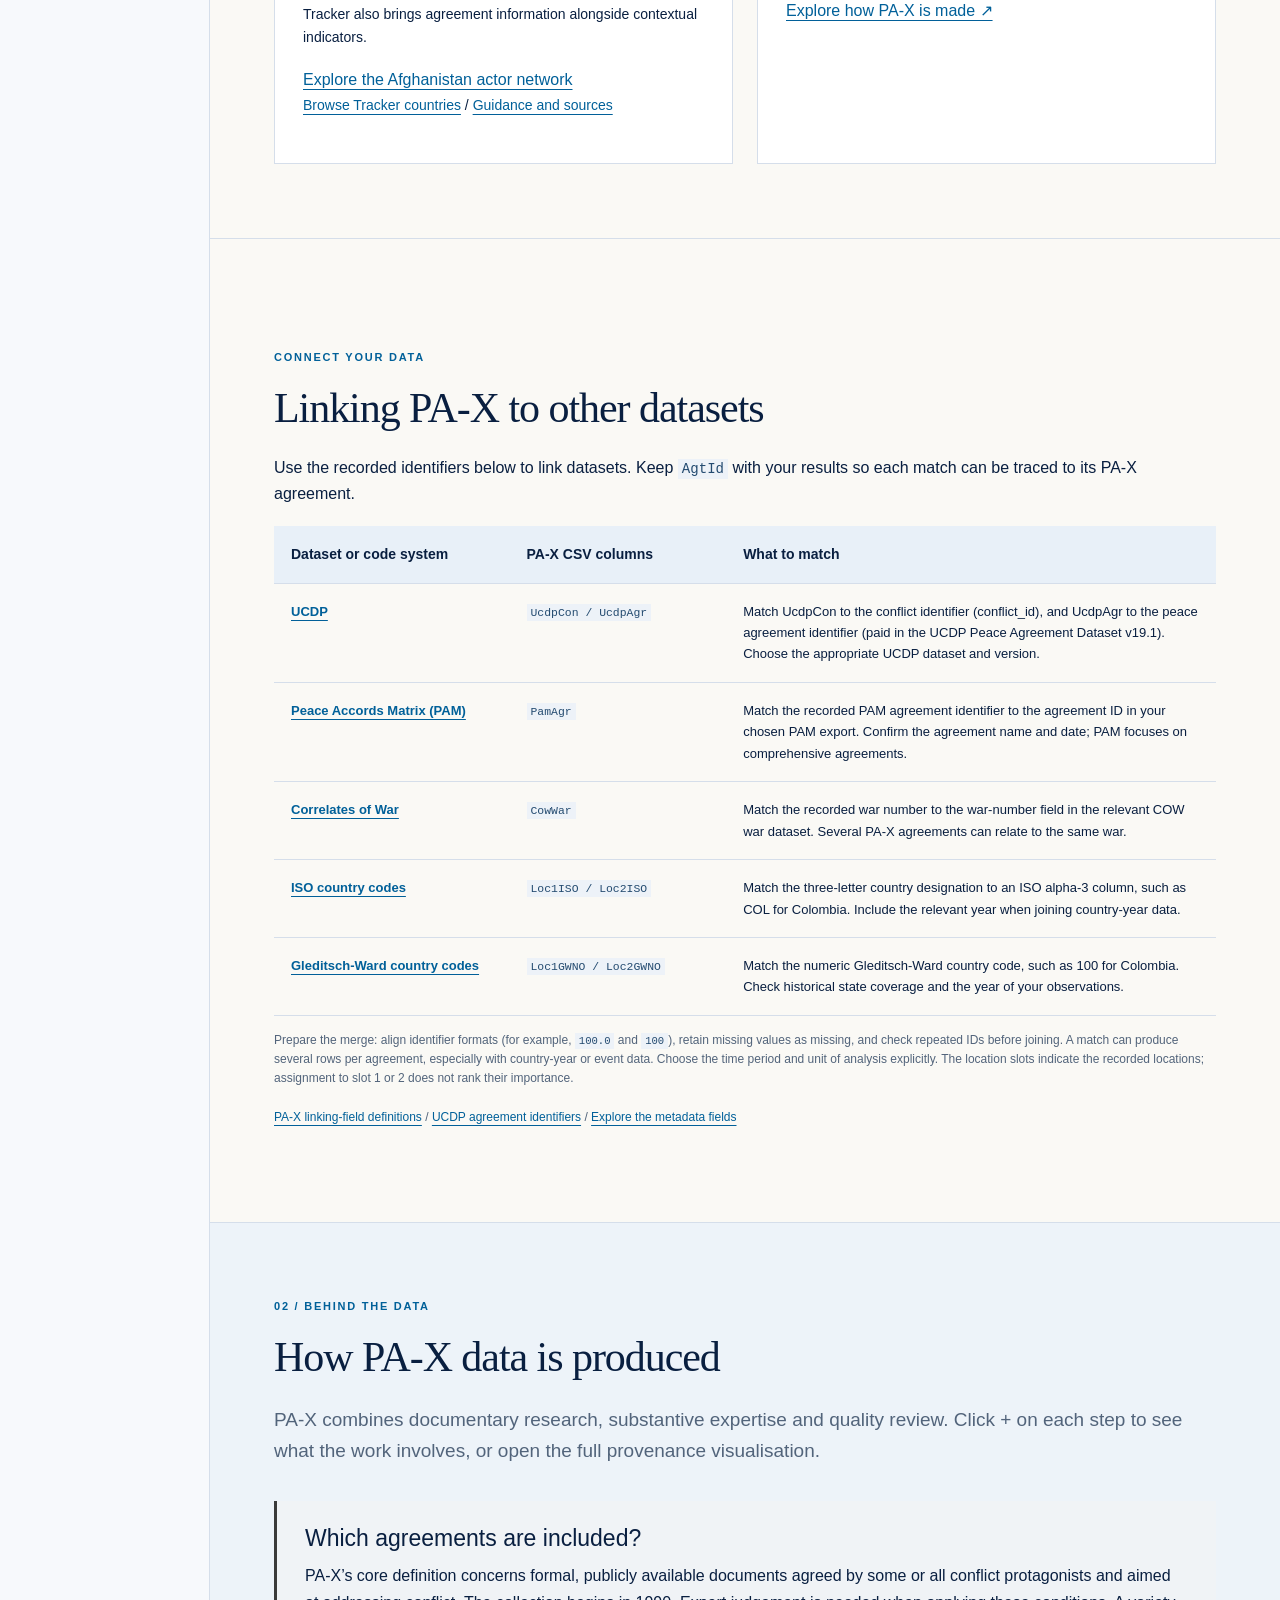
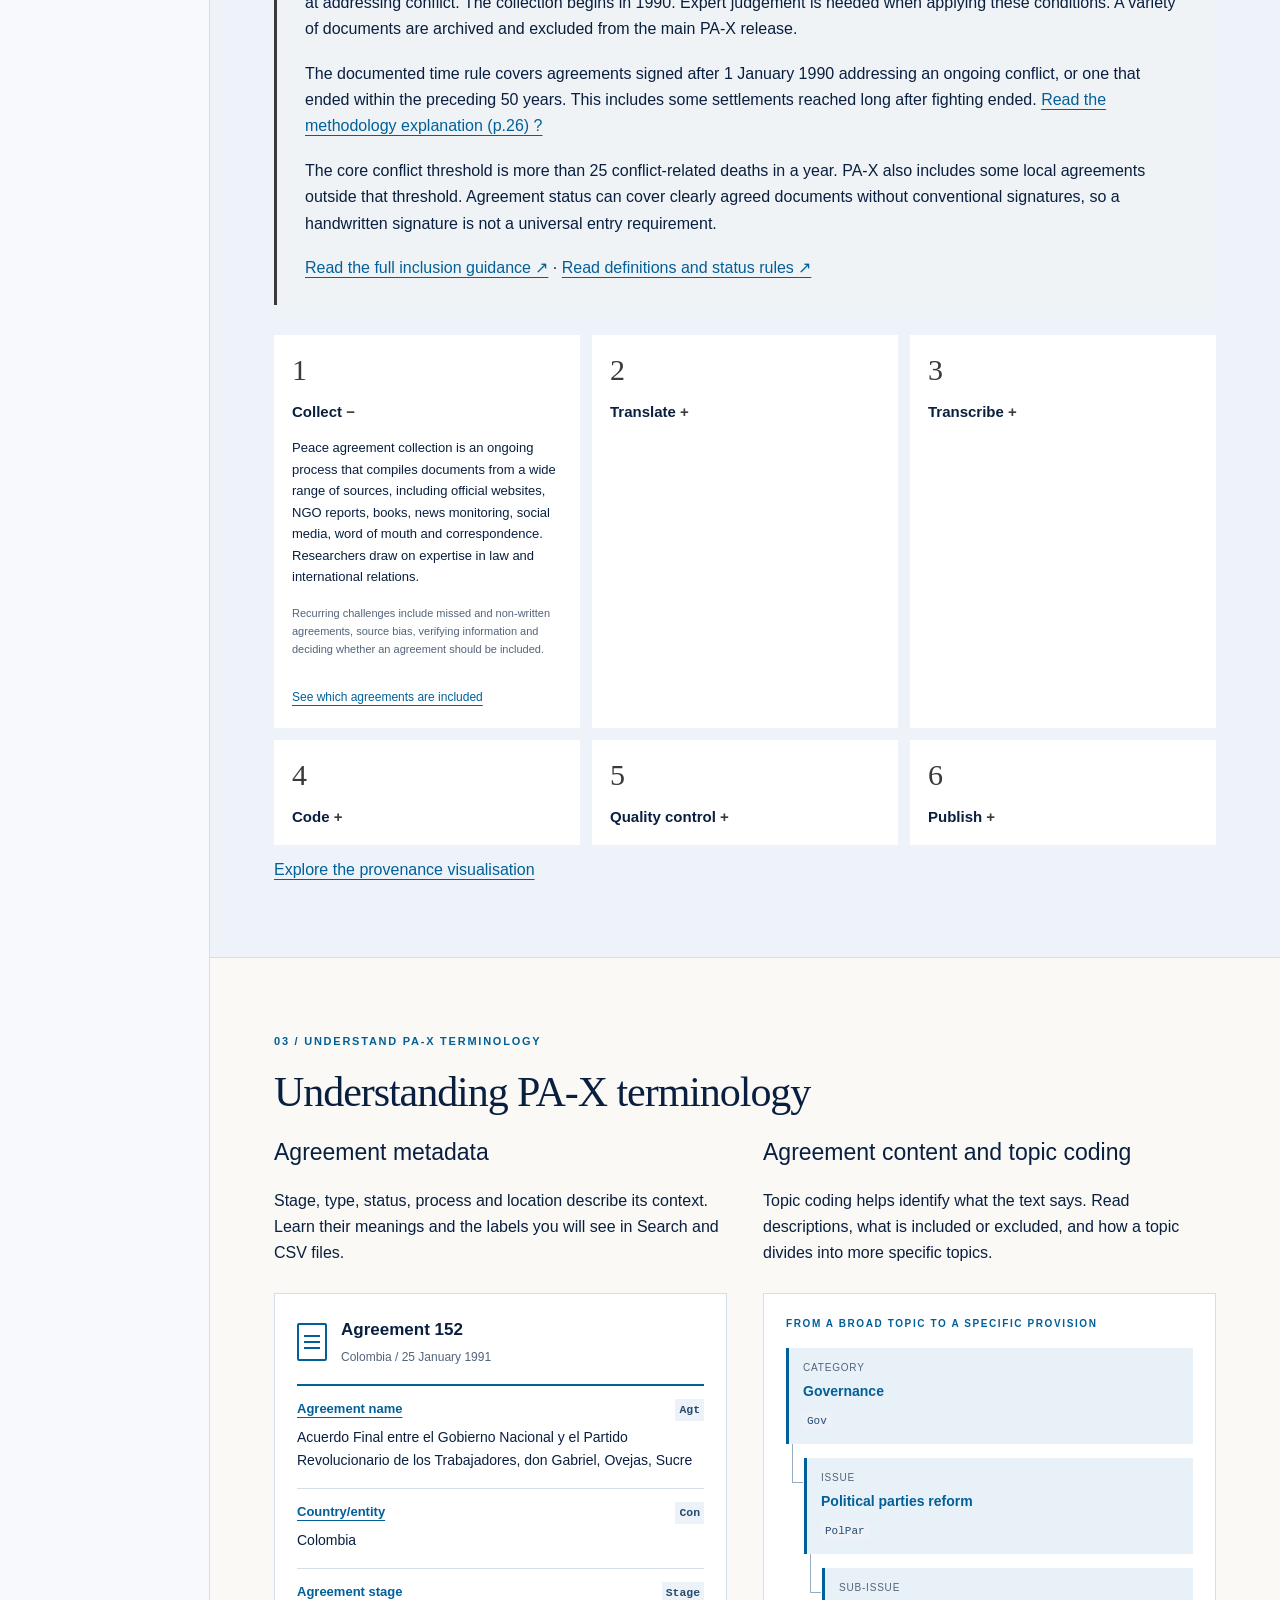
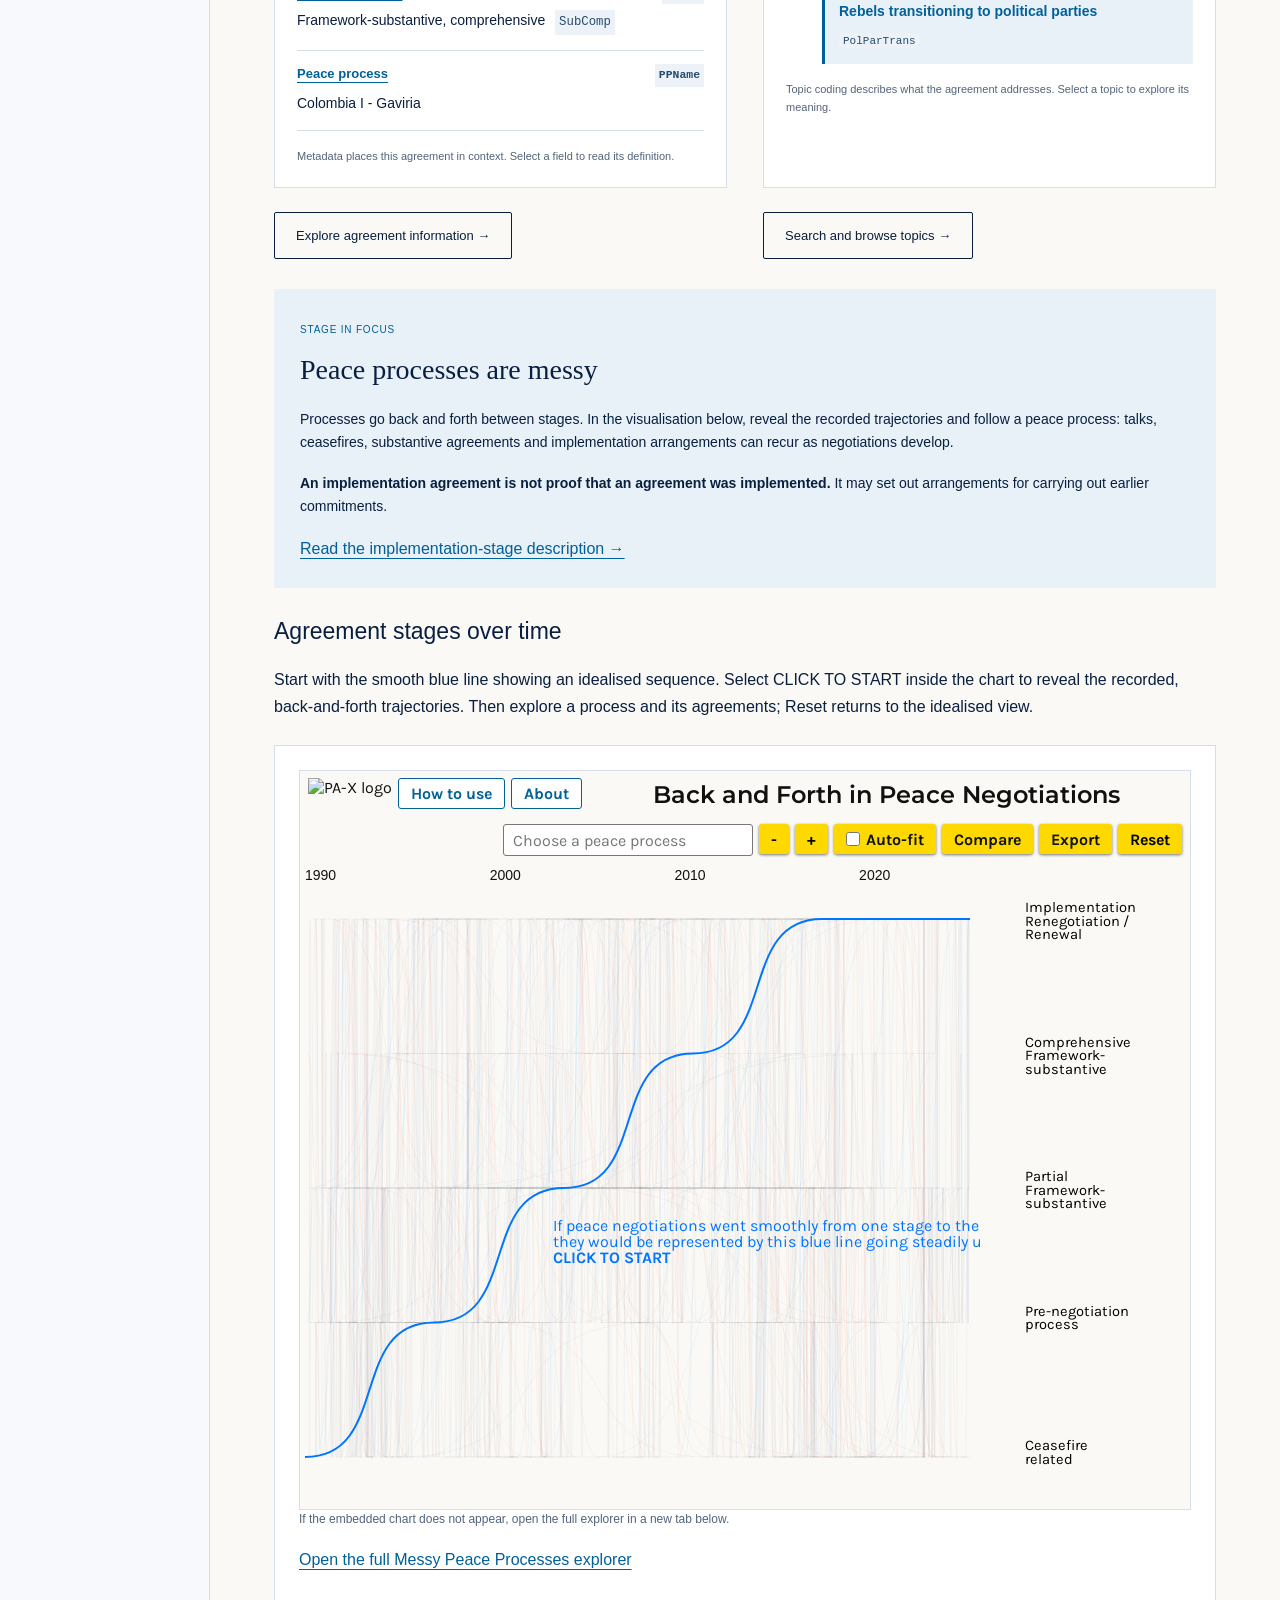
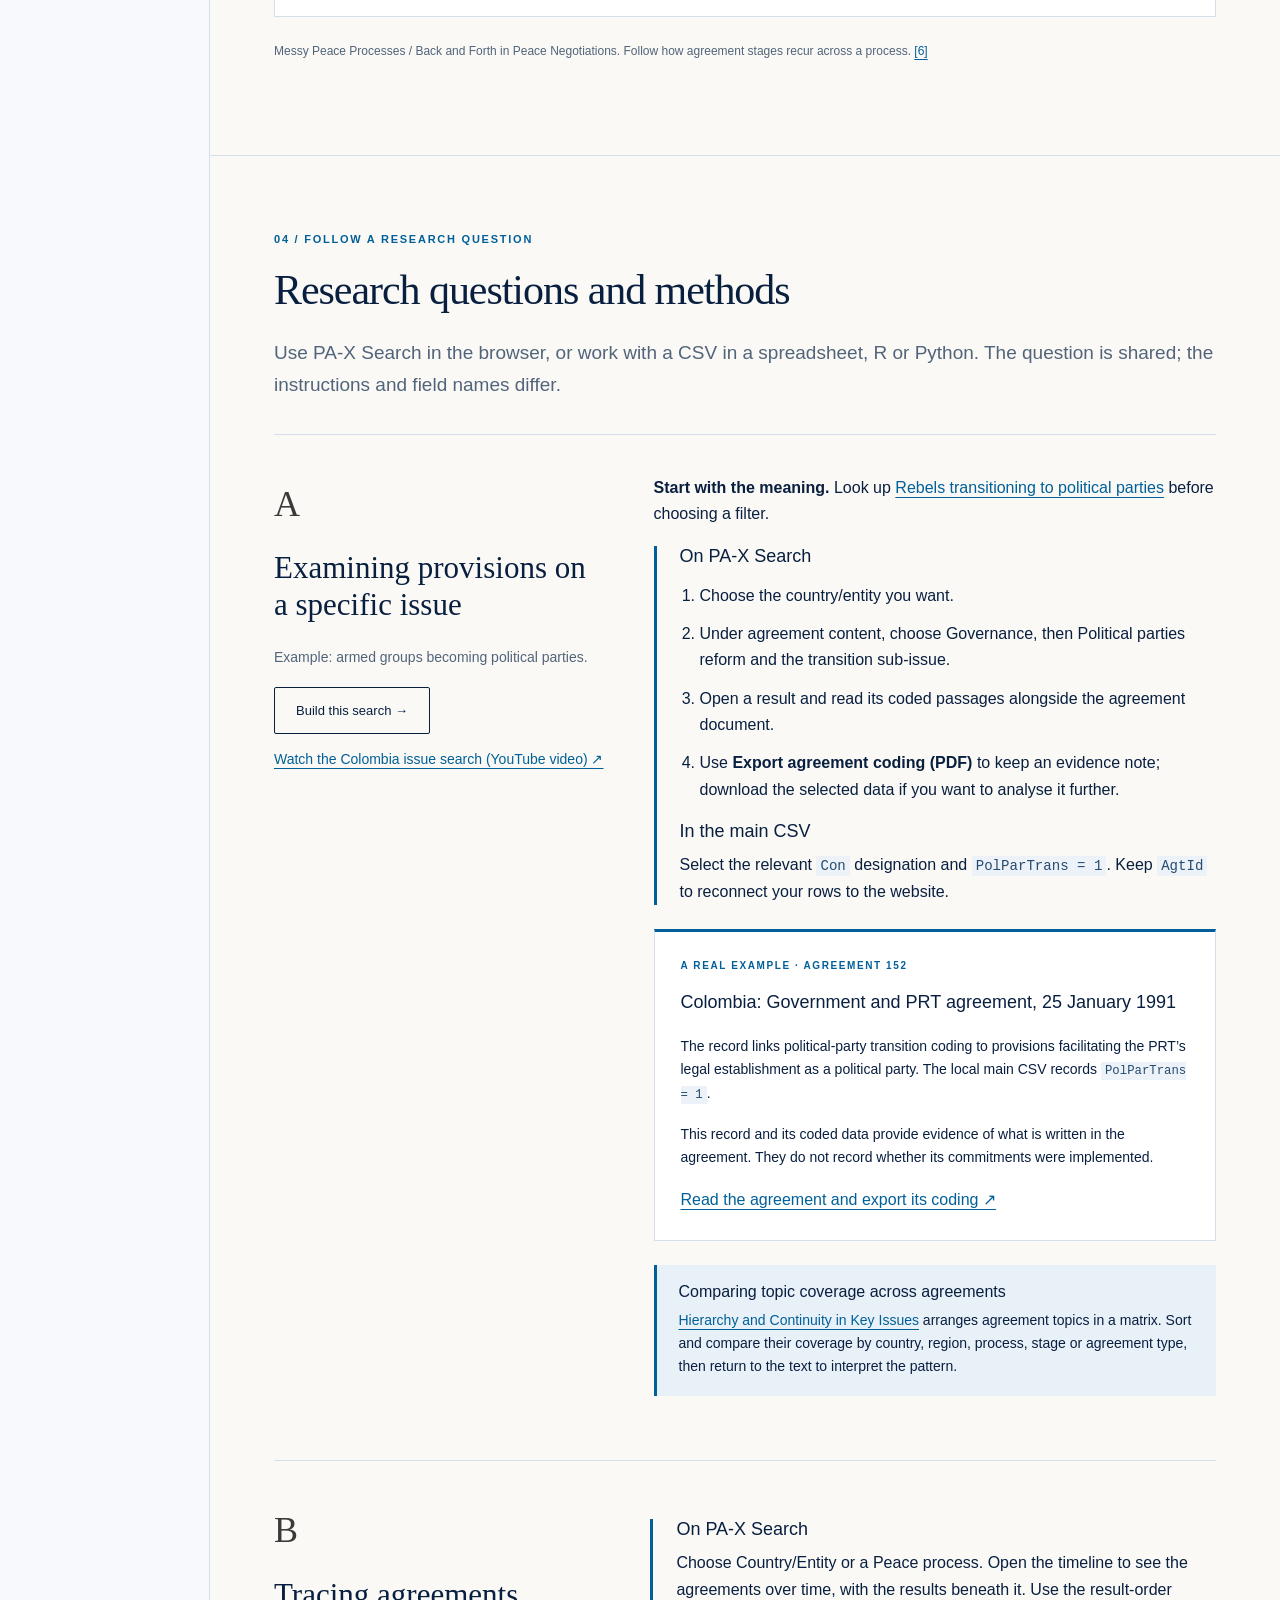
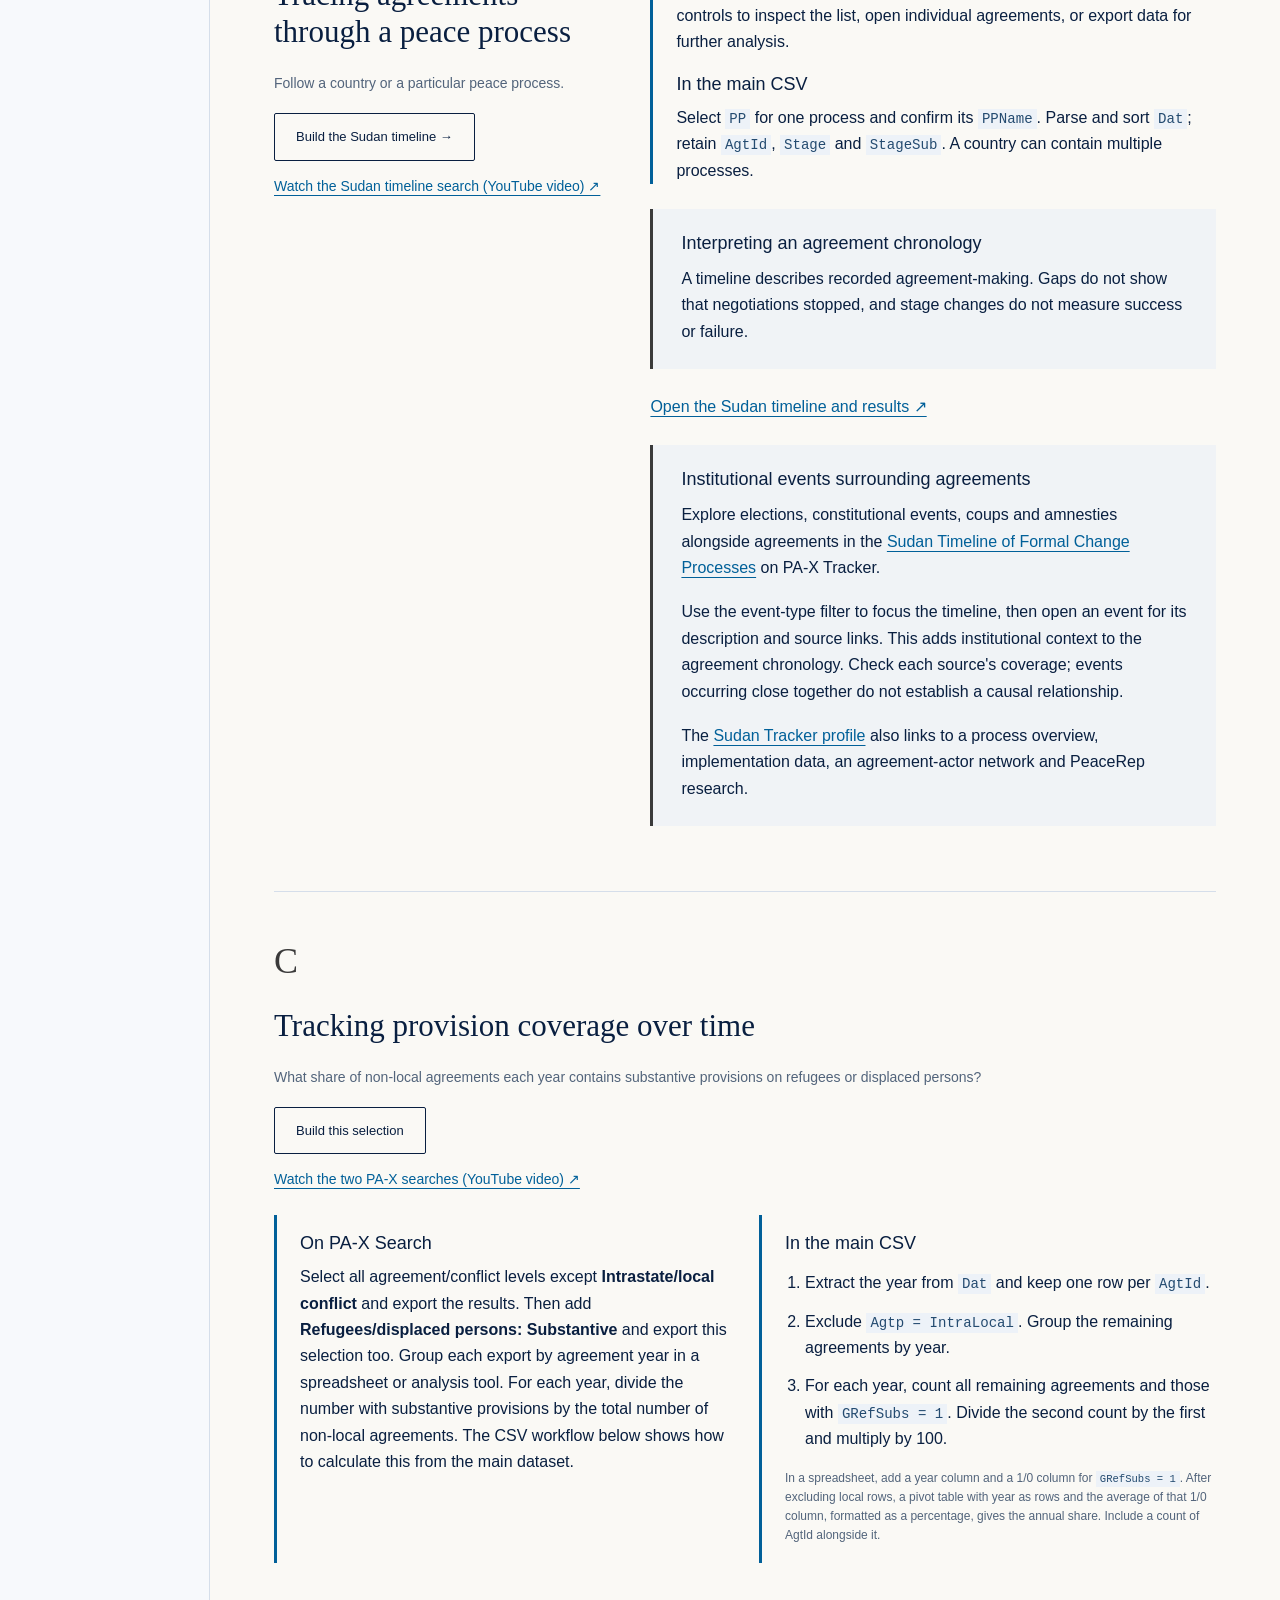
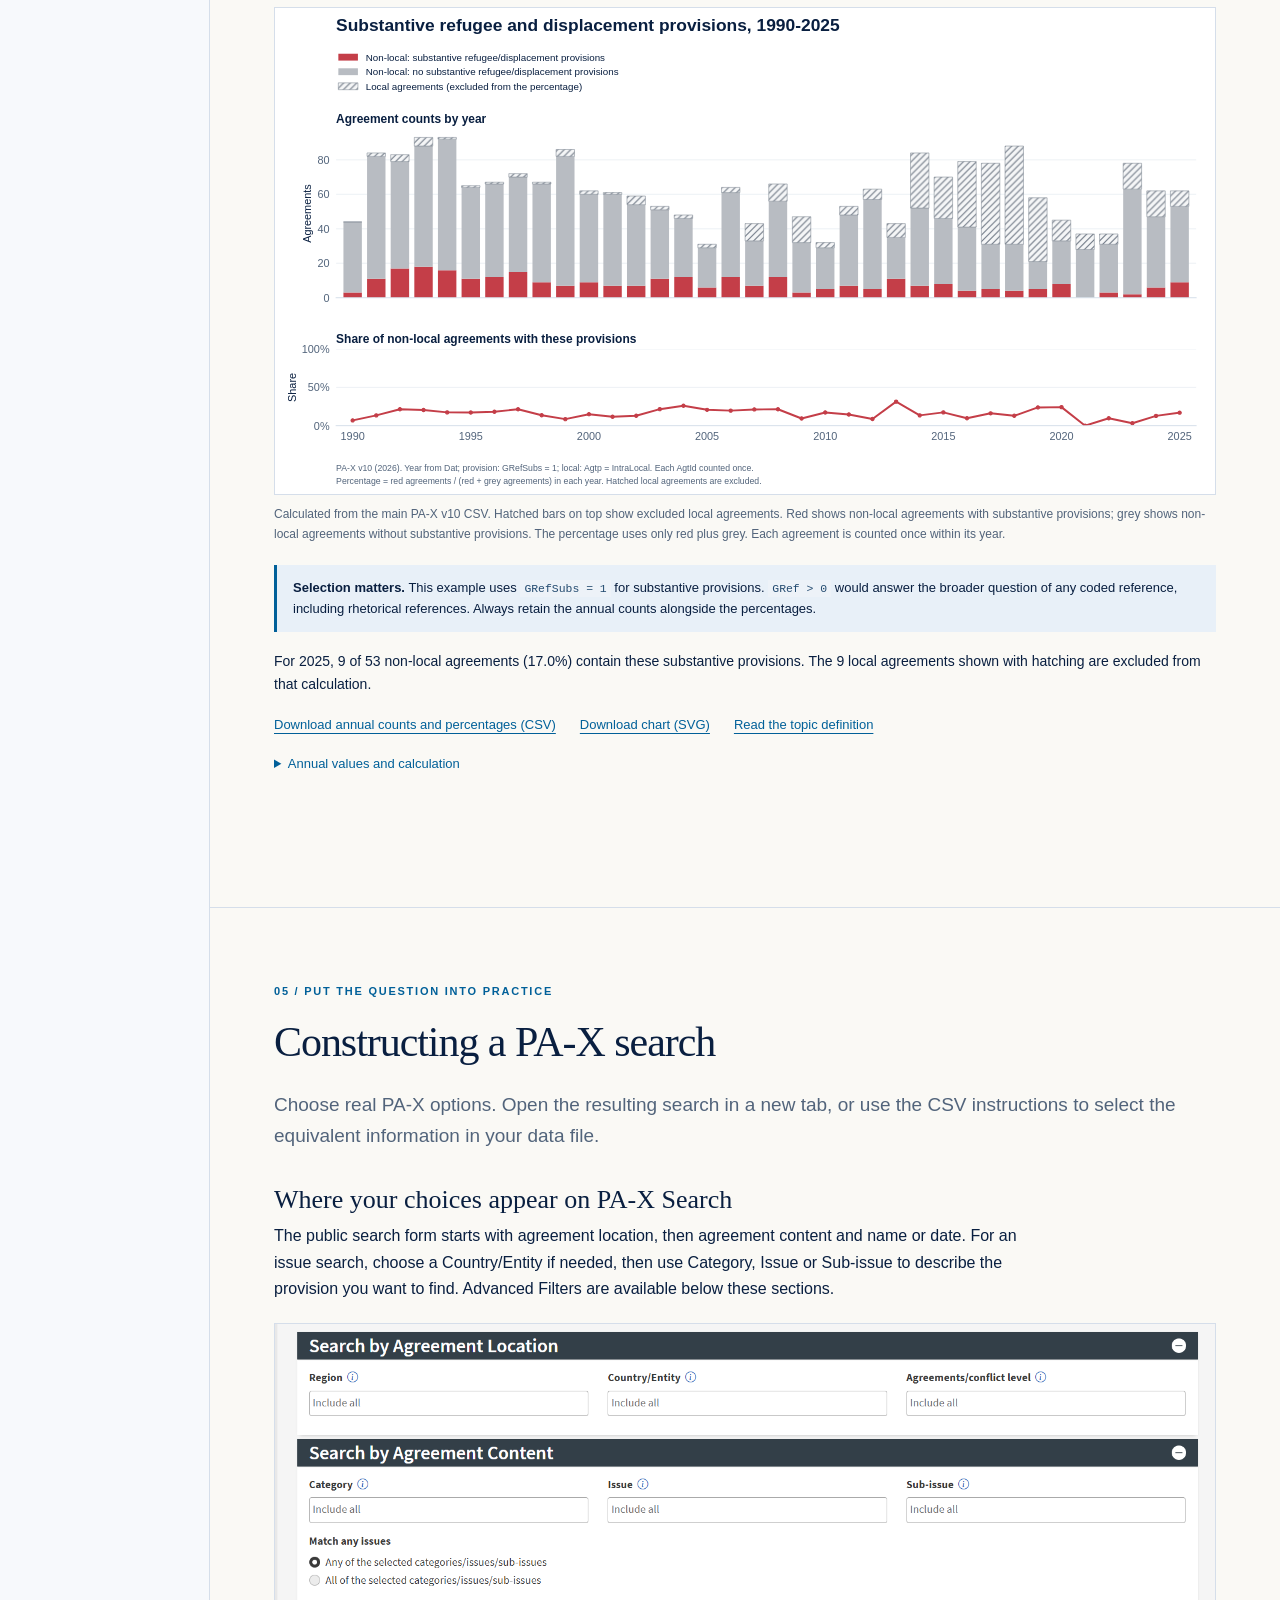
==== commit 13113ccf: "Bundle timeline for HTTPS guide embed" ====
--- a/index.html
+++ b/index.html
@@ -7,11 +7,11 @@
 <article class="resource-card"><img alt="PA-X Gender" src="assets/gender-brand.png"/><h3>PA-X Gender</h3><p><strong>Includes:</strong> agreements with provisions on women, girls, gender or sexual violence, with more detailed gender coding.</p><p><strong>Use it to:</strong> distinguish participation, equality, protection and other kinds of gender-related commitment.</p><p><strong>Remember:</strong> a gender-focused collection cannot show the share of all agreements that mention gender without also considering the wider collection.</p><a href="https://www.peaceagreements.org/agreements/wggsearch/" rel="noopener noreferrer" target="_blank">Search gender provisions ↗</a> · <a href="terminology.html?dataset=wgg#topics">Explore its topics →</a> · <a href="https://www.peaceagreements.org/downloads/#pax-gender" rel="noopener noreferrer" target="_blank">Data and codebook ↗</a></article>
 <article class="resource-card"><img alt="PA-X Local" src="assets/local-brand.png"/><h3>PA-X Local</h3><p><strong>Includes:</strong> documented agreements addressing local issues, involving local actors and local or communal conflict.</p><p><strong>Use it to:</strong> explore local peacemaking and its relationship to wider processes.</p><p><strong>Remember:</strong> informal, unwritten or unavailable agreements are not all captured. The collection is not a census of local peacemaking.</p><a href="https://www.peaceagreements.org/agreements/lsearch/" rel="noopener noreferrer" target="_blank">Search local agreements ↗</a> · <a href="https://www.peaceagreements.org/visualizations/local-agreements/" rel="noopener noreferrer" target="_blank">Explore the map ↗</a> · <a href="https://www.peaceagreements.org/downloads/#pax-local" rel="noopener noreferrer" target="_blank">Data and codebook ↗</a></article>
 <article class="resource-card" id="paax-resource"><img alt="PAA-X" src="assets/paax-brand.png"/><h3>PAA-X Actors</h3><p><strong>Includes:</strong> structured actor information and signing relationships linked to PA-X agreements.</p><p><strong>Use it to:</strong> work with structured signatory records across agreements, where the original documents may use different names, titles or references for an actor.</p><p><strong>Remember:</strong> signatories do not capture everyone who negotiated, influenced or participated in a process.</p><a href="https://datashare.ed.ac.uk/items/8b4b563a-3993-42e1-b867-7d3b67353919" rel="noopener noreferrer" target="_blank">Explore the published dataset ↗</a><p><a href="https://www.peaceagreements.org/tracker/afghanistan/actors/" rel="noopener noreferrer" target="_blank">Explore an actor network in Tracker</a></p></article></div>
-<div class="callout"><h3>Searching and analysing agreement text</h3><p>On <a href="https://www.peaceagreements.org/agreements/search/" rel="noopener noreferrer" target="_blank">PA-X Search</a>, use <strong>Agreement text (free text search)</strong> to search the body of agreement documents. Combine this with location, date or topic filters to focus your selection.</p><p>For text analysis in your own tools, download the <strong>PA-X Corpus</strong> and connect it to the quantitative data using <code>AgtId</code>. The dedicated Excel Corpus file splits long documents across columns.</p><a href="https://www.peaceagreements.org/downloads/#pax-corpus" rel="noopener noreferrer" target="_blank">Corpus data and codebook</a><p><a href="#corpus-explorer">Browse the agreement collection visually</a> to move from the collection overview to individual document images and records.</p></div><div class="columns remember-notes"><aside aria-label="Country/entity" class="remember-note"><p class="remember-label"><span aria-hidden="true" class="info-icon">i</span>About this field</p><h3>Country/entity</h3><p><code>Con</code> identifies the country or jurisdiction in which the conflict originated, or the entity to which a territorial conflict relates. For interstate agreements addressing interstate conflict, PA-X lists the states signing or publicly agreeing the agreement.</p></aside><aside aria-label="Parties and third parties" class="remember-note"><p class="remember-label"><span aria-hidden="true" class="info-icon">i</span>About this field</p><h3>Parties and third parties</h3><p><code>Part</code> and <code>ThrdPart</code> preserve names as written in the agreement. Third-party roles, such as witness or guarantor, follow the document wording. PA-X adds explanatory notes for unsigned documents and other special cases.</p><p class="signatory-next">Names, titles and references can vary across documents. Use <a href="#paax-resource">PAA-X</a> for structured signatory data and explore <a href="#tracker-networks">signatory networks in Tracker</a>.</p></aside></div><p class="source-line">Collection descriptions: <a href="#s-downloads">[2]</a>; actor resource: <a href="#s-actors">[7]</a>.</p></section><section class="chapter" id="tools"><p class="eyebrow">Explore further</p><h2>Visualisations and analytical tools</h2><div class="resource-grid"><article class="resource-card"><h3>Messy Peace Processes</h3><p>Explore how agreement stages unfold through a process, then return to the source agreements. Chart movement does not measure progress or success.</p><a href="https://129.215.193.6/" rel="noopener noreferrer" target="_blank">Explore process sequences ↗</a></article><article class="resource-card"><h3>PA-X Local Agreements Map</h3><p>Explore the geography of documented local agreements. Concentrations on a map also reflect which documents could be collected.</p><a href="https://www.peaceagreements.org/visualizations/local-agreements/" rel="noopener noreferrer" target="_blank">Explore local agreements ↗</a></article><article class="resource-card"><h3>Gender insights</h3><p>Explore a visual account of gender-related provisions. Read what each chart counts and the selection it covers.</p><a href="https://www.peaceagreements.org/visualizations/gender-vis/" rel="noopener noreferrer" target="_blank">Explore gender insights ↗</a></article><article class="resource-card"><h3>Third-party involvement</h3><p>Investigate recorded third-party involvement across agreements. A signing role alone does not establish influence or effectiveness.</p><a href="https://www.peaceagreements.org/visualizations/third-party-scroll/" rel="noopener noreferrer" target="_blank">Explore third-party patterns ↗</a></article><article class="resource-card" id="tracker-networks"><h3>PA-X Tracker: signatory networks</h3><p>Explore connections between agreements and their party and third-party signatories. Select an actor to investigate the agreements they signed, or an agreement to see its signatories. Tracker also brings agreement information alongside contextual indicators.</p><a href="https://www.peaceagreements.org/tracker/afghanistan/actors/" rel="noopener noreferrer" target="_blank">Explore the Afghanistan actor network</a><p><a href="https://www.peaceagreements.org/tracker/" rel="noopener noreferrer" target="_blank">Browse Tracker countries</a> / <a href="https://www.peaceagreements.org/about-tracker/" rel="noopener noreferrer" target="_blank">Guidance and sources</a></p></article><article class="resource-card"><h3>Provenance of Peacebuilding</h3><p>Explore the collection, language work, coding and review behind the data, and how it supports further research.</p><a href="https://tvancisin.github.io/provenance/" rel="noopener noreferrer" target="_blank">Explore how PA-X is made ↗</a></article></div></section><section class="chapter interoperability" id="linking-data"><p class="eyebrow">Connect your data</p><h2>Linking PA-X to other datasets</h2><p>Use the recorded identifiers below to link datasets. Keep <code>AgtId</code> with your results so each match can be traced to its PA-X agreement.</p><div class="table-wrap"><table><thead><tr><th>Dataset or code system</th><th>PA-X CSV columns</th><th>What to match</th></tr></thead><tbody><tr><td><a href="https://ucdp.uu.se/downloads/" rel="noopener noreferrer" target="_blank">UCDP</a></td><td><code>UcdpCon / UcdpAgr</code></td><td>Match UcdpCon to the conflict identifier (conflict_id), and UcdpAgr to the peace agreement identifier (paid in the UCDP Peace Agreement Dataset v19.1). Choose the appropriate UCDP dataset and version.</td></tr><tr><td><a href="https://peaceaccords.nd.edu/" rel="noopener noreferrer" target="_blank">Peace Accords Matrix (PAM)</a></td><td><code>PamAgr</code></td><td>Match the recorded PAM agreement identifier to the agreement ID in your chosen PAM export. Confirm the agreement name and date; PAM focuses on comprehensive agreements.</td></tr><tr><td><a href="https://correlatesofwar.org/data-sets/cow-war/" rel="noopener noreferrer" target="_blank">Correlates of War</a></td><td><code>CowWar</code></td><td>Match the recorded war number to the war-number field in the relevant COW war dataset. Several PA-X agreements can relate to the same war.</td></tr><tr><td><a href="https://www.iso.org/iso-3166-country-codes.html" rel="noopener noreferrer" target="_blank">ISO country codes</a></td><td><code>Loc1ISO / Loc2ISO</code></td><td>Match the three-letter country designation to an ISO alpha-3 column, such as COL for Colombia. Include the relevant year when joining country-year data.</td></tr><tr><td><a href="https://ksgleditsch.com/statelist.html" rel="noopener noreferrer" target="_blank">Gleditsch-Ward country codes</a></td><td><code>Loc1GWNO / Loc2GWNO</code></td><td>Match the numeric Gleditsch-Ward country code, such as 100 for Colombia. Check historical state coverage and the year of your observations.</td></tr></tbody></table></div><p class="small">Prepare the merge: align identifier formats (for example, <code>100.0</code> and <code>100</code>), retain missing values as missing, and check repeated IDs before joining. A match can produce several rows per agreement, especially with country-year or event data. Choose the time period and unit of analysis explicitly. The location slots indicate the recorded locations; assignment to slot 1 or 2 does not rank their importance.</p><p class="source-line"><a href="https://www.peaceagreements.org/cms/documents/3956/PA_X_codebook_v10.pdf#page=23" rel="noopener noreferrer" target="_blank">PA-X linking-field definitions</a> / <a href="https://ucdp.uu.se/downloads/peace/ucdp-codebook-peace-agreements-191.pdf#page=2" rel="noopener noreferrer" target="_blank">UCDP agreement identifiers</a> / <a href="terminology.html?term=UcdpCon#metadata">Explore the metadata fields</a></p></section><section class="chapter tinted" id="making"><p class="eyebrow">02 / Behind the data</p><h2>How PA-X data is produced</h2><p class="section-lead">PA-X combines documentary research, substantive expertise and quality review. Click + on each step to see what the work involves, or open the full provenance visualisation.</p><div class="callout" id="inclusion-criteria"><h3>Which agreements are included?</h3><p>PA-X’s core definition concerns formal, publicly available documents agreed by some or all conflict protagonists and aimed at addressing conflict. The collection begins in 1990. Expert judgement is needed when applying these conditions. A variety of documents are archived and excluded from the main PA-X release.</p><p>The documented time rule covers agreements signed after 1 January 1990 addressing an ongoing conflict, or one that ended within the preceding 50 years. This includes some settlements reached long after fighting ended. <a href="https://peacerep.org/wp-content/uploads/2022/03/Badanjak_2021_PAX_PEACE_AGREEMENTS_DATABASE_REFLECTIONS_ON_DOCUMENTING_THE_PRACTICE_OF_PEACEMAKING.pdf#page=3" rel="noopener noreferrer" target="_blank">Read the methodology explanation (p.26) ?</a></p><p>The core conflict threshold is more than 25 conflict-related deaths in a year. PA-X also includes some local agreements outside that threshold. Agreement status can cover clearly agreed documents without conventional signatures, so a handwritten signature is not a universal entry requirement.</p><p><a href="https://www.peaceagreements.org/cms/documents/3916/What_does_PA_Include.pdf" rel="noopener noreferrer" target="_blank">Read the full inclusion guidance ↗</a> · <a href="https://www.peaceagreements.org/cms/documents/3956/PA_X_codebook_v10.pdf#page=15" rel="noopener noreferrer" target="_blank">Read definitions and status rules ↗</a></p></div><div aria-label="Data production stages" class="pipeline"><details id="collection-step" open=""><summary><b>1</b> Collect</summary><p>Peace agreement collection is an ongoing process that compiles documents from a wide range of sources, including official websites, NGO reports, books, news monitoring, social media, word of mouth and correspondence. Researchers draw on expertise in law and international relations.</p><p class="small">Recurring challenges include missed and non-written agreements, source bias, verifying information and deciding whether an agreement should be included.</p><a class="collection-inclusion-link" href="#inclusion-criteria">See which agreements are included</a></details><details><summary><b>2</b> Translate</summary><p>Peace agreements are often written in local languages. In these cases, domain and language experts translate the documents into English, drawing on interpretation, translation, legal terminology and country-specific context.</p><p class="small">Translation involves careful attention to meaning, including the risk of translation errors and misinterpretation.</p></details><details><summary><b>3</b> Transcribe</summary><p>Agreements come in various formats, including PDFs, Word documents and images. Their text often needs to be transcribed into plain text using optical character recognition (OCR), hand-typing, copy-and-paste or automated extraction.</p><p class="small">Transcription work addresses typographical errors, duplicate text, tables, handwriting and the removal of personal information.</p></details><details><summary><b>4</b> Code</summary><p>The plain text of the agreement is tagged according to the topics it covers, including socio-economic development, political or military power sharing, and gender. This work draws on expertise in political science, country context, conflict resolution, law and international relations.</p><p class="small">Coding questions include missed passages, missing data, interpretation of the coding manual and differences between coders.</p></details><details><summary><b>5</b> Quality control</summary><p>The tagged text goes through quality control to ensure that coding is consistent with the definitions of the topics. Reviewers with expertise in PA-X coding and context resolve coding questions and review decisions made during coding.</p><p class="small">This includes checking untagged passages, missing data, coding inconsistencies and adherence to the coding manual.</p></details><details><summary><b>6</b> Publish</summary><p>Once the data is approved and quality checks are resolved, it is published in the PA-X database. Preparing a release brings together software engineering, database management and web development, using manual entry and automated processing.</p><p class="small">The published data supports further research, specialist coding, visualisations and other PeaceTech resources.</p></details></div>
+<div class="callout"><h3>Searching and analysing agreement text</h3><p>On <a href="https://www.peaceagreements.org/agreements/search/" rel="noopener noreferrer" target="_blank">PA-X Search</a>, use <strong>Agreement text (free text search)</strong> to search the body of agreement documents. Combine this with location, date or topic filters to focus your selection.</p><p>For text analysis in your own tools, download the <strong>PA-X Corpus</strong> and connect it to the quantitative data using <code>AgtId</code>. The dedicated Excel Corpus file splits long documents across columns.</p><a href="https://www.peaceagreements.org/downloads/#pax-corpus" rel="noopener noreferrer" target="_blank">Corpus data and codebook</a><p><a href="#corpus-explorer">Browse the agreement collection visually</a> to move from the collection overview to individual document images and records.</p></div><div class="columns remember-notes"><aside aria-label="Country/entity" class="remember-note"><p class="remember-label"><span aria-hidden="true" class="info-icon">i</span>About this field</p><h3>Country/entity</h3><p><code>Con</code> identifies the country or jurisdiction in which the conflict originated, or the entity to which a territorial conflict relates. For interstate agreements addressing interstate conflict, PA-X lists the states signing or publicly agreeing the agreement.</p></aside><aside aria-label="Parties and third parties" class="remember-note"><p class="remember-label"><span aria-hidden="true" class="info-icon">i</span>About this field</p><h3>Parties and third parties</h3><p><code>Part</code> and <code>ThrdPart</code> preserve names as written in the agreement. Third-party roles, such as witness or guarantor, follow the document wording. PA-X adds explanatory notes for unsigned documents and other special cases.</p><p class="signatory-next">Names, titles and references can vary across documents. Use <a href="#paax-resource">PAA-X</a> for structured signatory data and explore <a href="#tracker-networks">signatory networks in Tracker</a>.</p></aside></div><p class="source-line">Collection descriptions: <a href="#s-downloads">[2]</a>; actor resource: <a href="#s-actors">[7]</a>.</p></section><section class="chapter" id="tools"><p class="eyebrow">Explore further</p><h2>Visualisations and analytical tools</h2><div class="resource-grid"><article class="resource-card"><h3>Messy Peace Processes</h3><p>Explore how agreement stages unfold through a process, then return to the source agreements. Chart movement does not measure progress or success.</p><a href="timeline/" rel="noopener noreferrer" target="_blank">Explore process sequences ↗</a></article><article class="resource-card"><h3>PA-X Local Agreements Map</h3><p>Explore the geography of documented local agreements. Concentrations on a map also reflect which documents could be collected.</p><a href="https://www.peaceagreements.org/visualizations/local-agreements/" rel="noopener noreferrer" target="_blank">Explore local agreements ↗</a></article><article class="resource-card"><h3>Gender insights</h3><p>Explore a visual account of gender-related provisions. Read what each chart counts and the selection it covers.</p><a href="https://www.peaceagreements.org/visualizations/gender-vis/" rel="noopener noreferrer" target="_blank">Explore gender insights ↗</a></article><article class="resource-card"><h3>Third-party involvement</h3><p>Investigate recorded third-party involvement across agreements. A signing role alone does not establish influence or effectiveness.</p><a href="https://www.peaceagreements.org/visualizations/third-party-scroll/" rel="noopener noreferrer" target="_blank">Explore third-party patterns ↗</a></article><article class="resource-card" id="tracker-networks"><h3>PA-X Tracker: signatory networks</h3><p>Explore connections between agreements and their party and third-party signatories. Select an actor to investigate the agreements they signed, or an agreement to see its signatories. Tracker also brings agreement information alongside contextual indicators.</p><a href="https://www.peaceagreements.org/tracker/afghanistan/actors/" rel="noopener noreferrer" target="_blank">Explore the Afghanistan actor network</a><p><a href="https://www.peaceagreements.org/tracker/" rel="noopener noreferrer" target="_blank">Browse Tracker countries</a> / <a href="https://www.peaceagreements.org/about-tracker/" rel="noopener noreferrer" target="_blank">Guidance and sources</a></p></article><article class="resource-card"><h3>Provenance of Peacebuilding</h3><p>Explore the collection, language work, coding and review behind the data, and how it supports further research.</p><a href="https://tvancisin.github.io/provenance/" rel="noopener noreferrer" target="_blank">Explore how PA-X is made ↗</a></article></div></section><section class="chapter interoperability" id="linking-data"><p class="eyebrow">Connect your data</p><h2>Linking PA-X to other datasets</h2><p>Use the recorded identifiers below to link datasets. Keep <code>AgtId</code> with your results so each match can be traced to its PA-X agreement.</p><div class="table-wrap"><table><thead><tr><th>Dataset or code system</th><th>PA-X CSV columns</th><th>What to match</th></tr></thead><tbody><tr><td><a href="https://ucdp.uu.se/downloads/" rel="noopener noreferrer" target="_blank">UCDP</a></td><td><code>UcdpCon / UcdpAgr</code></td><td>Match UcdpCon to the conflict identifier (conflict_id), and UcdpAgr to the peace agreement identifier (paid in the UCDP Peace Agreement Dataset v19.1). Choose the appropriate UCDP dataset and version.</td></tr><tr><td><a href="https://peaceaccords.nd.edu/" rel="noopener noreferrer" target="_blank">Peace Accords Matrix (PAM)</a></td><td><code>PamAgr</code></td><td>Match the recorded PAM agreement identifier to the agreement ID in your chosen PAM export. Confirm the agreement name and date; PAM focuses on comprehensive agreements.</td></tr><tr><td><a href="https://correlatesofwar.org/data-sets/cow-war/" rel="noopener noreferrer" target="_blank">Correlates of War</a></td><td><code>CowWar</code></td><td>Match the recorded war number to the war-number field in the relevant COW war dataset. Several PA-X agreements can relate to the same war.</td></tr><tr><td><a href="https://www.iso.org/iso-3166-country-codes.html" rel="noopener noreferrer" target="_blank">ISO country codes</a></td><td><code>Loc1ISO / Loc2ISO</code></td><td>Match the three-letter country designation to an ISO alpha-3 column, such as COL for Colombia. Include the relevant year when joining country-year data.</td></tr><tr><td><a href="https://ksgleditsch.com/statelist.html" rel="noopener noreferrer" target="_blank">Gleditsch-Ward country codes</a></td><td><code>Loc1GWNO / Loc2GWNO</code></td><td>Match the numeric Gleditsch-Ward country code, such as 100 for Colombia. Check historical state coverage and the year of your observations.</td></tr></tbody></table></div><p class="small">Prepare the merge: align identifier formats (for example, <code>100.0</code> and <code>100</code>), retain missing values as missing, and check repeated IDs before joining. A match can produce several rows per agreement, especially with country-year or event data. Choose the time period and unit of analysis explicitly. The location slots indicate the recorded locations; assignment to slot 1 or 2 does not rank their importance.</p><p class="source-line"><a href="https://www.peaceagreements.org/cms/documents/3956/PA_X_codebook_v10.pdf#page=23" rel="noopener noreferrer" target="_blank">PA-X linking-field definitions</a> / <a href="https://ucdp.uu.se/downloads/peace/ucdp-codebook-peace-agreements-191.pdf#page=2" rel="noopener noreferrer" target="_blank">UCDP agreement identifiers</a> / <a href="terminology.html?term=UcdpCon#metadata">Explore the metadata fields</a></p></section><section class="chapter tinted" id="making"><p class="eyebrow">02 / Behind the data</p><h2>How PA-X data is produced</h2><p class="section-lead">PA-X combines documentary research, substantive expertise and quality review. Click + on each step to see what the work involves, or open the full provenance visualisation.</p><div class="callout" id="inclusion-criteria"><h3>Which agreements are included?</h3><p>PA-X’s core definition concerns formal, publicly available documents agreed by some or all conflict protagonists and aimed at addressing conflict. The collection begins in 1990. Expert judgement is needed when applying these conditions. A variety of documents are archived and excluded from the main PA-X release.</p><p>The documented time rule covers agreements signed after 1 January 1990 addressing an ongoing conflict, or one that ended within the preceding 50 years. This includes some settlements reached long after fighting ended. <a href="https://peacerep.org/wp-content/uploads/2022/03/Badanjak_2021_PAX_PEACE_AGREEMENTS_DATABASE_REFLECTIONS_ON_DOCUMENTING_THE_PRACTICE_OF_PEACEMAKING.pdf#page=3" rel="noopener noreferrer" target="_blank">Read the methodology explanation (p.26) ?</a></p><p>The core conflict threshold is more than 25 conflict-related deaths in a year. PA-X also includes some local agreements outside that threshold. Agreement status can cover clearly agreed documents without conventional signatures, so a handwritten signature is not a universal entry requirement.</p><p><a href="https://www.peaceagreements.org/cms/documents/3916/What_does_PA_Include.pdf" rel="noopener noreferrer" target="_blank">Read the full inclusion guidance ↗</a> · <a href="https://www.peaceagreements.org/cms/documents/3956/PA_X_codebook_v10.pdf#page=15" rel="noopener noreferrer" target="_blank">Read definitions and status rules ↗</a></p></div><div aria-label="Data production stages" class="pipeline"><details id="collection-step" open=""><summary><b>1</b> Collect</summary><p>Peace agreement collection is an ongoing process that compiles documents from a wide range of sources, including official websites, NGO reports, books, news monitoring, social media, word of mouth and correspondence. Researchers draw on expertise in law and international relations.</p><p class="small">Recurring challenges include missed and non-written agreements, source bias, verifying information and deciding whether an agreement should be included.</p><a class="collection-inclusion-link" href="#inclusion-criteria">See which agreements are included</a></details><details><summary><b>2</b> Translate</summary><p>Peace agreements are often written in local languages. In these cases, domain and language experts translate the documents into English, drawing on interpretation, translation, legal terminology and country-specific context.</p><p class="small">Translation involves careful attention to meaning, including the risk of translation errors and misinterpretation.</p></details><details><summary><b>3</b> Transcribe</summary><p>Agreements come in various formats, including PDFs, Word documents and images. Their text often needs to be transcribed into plain text using optical character recognition (OCR), hand-typing, copy-and-paste or automated extraction.</p><p class="small">Transcription work addresses typographical errors, duplicate text, tables, handwriting and the removal of personal information.</p></details><details><summary><b>4</b> Code</summary><p>The plain text of the agreement is tagged according to the topics it covers, including socio-economic development, political or military power sharing, and gender. This work draws on expertise in political science, country context, conflict resolution, law and international relations.</p><p class="small">Coding questions include missed passages, missing data, interpretation of the coding manual and differences between coders.</p></details><details><summary><b>5</b> Quality control</summary><p>The tagged text goes through quality control to ensure that coding is consistent with the definitions of the topics. Reviewers with expertise in PA-X coding and context resolve coding questions and review decisions made during coding.</p><p class="small">This includes checking untagged passages, missing data, coding inconsistencies and adherence to the coding manual.</p></details><details><summary><b>6</b> Publish</summary><p>Once the data is approved and quality checks are resolved, it is published in the PA-X database. Preparing a release brings together software engineering, database management and web development, using manual entry and automated processing.</p><p class="small">The published data supports further research, specialist coding, visualisations and other PeaceTech resources.</p></details></div>
 <a class="text-link" href="https://tvancisin.github.io/provenance/" rel="noopener noreferrer" target="_blank">Explore the provenance visualisation</a>
 </section><section class="chapter" id="concepts"><p class="eyebrow">03 / Understand PA-X terminology</p><h2>Understanding PA-X terminology</h2><div class="columns concept-cards"><article><h3>Agreement metadata</h3><p>Stage, type, status, process and location describe its context. Learn their meanings and the labels you will see in Search and CSV files.</p><figure class="metadata-preview"><div class="metadata-preview-header"><span aria-hidden="true" class="mini-document"></span><div><strong>Agreement 152</strong><small>Colombia / 25 January 1991</small></div></div><dl><div><dt><a href="terminology.html?term=Agt#metadata">Agreement name</a><code>Agt</code></dt><dd>Acuerdo Final entre el Gobierno Nacional y el Partido Revolucionario de los Trabajadores, don Gabriel, Ovejas, Sucre</dd></div><div><dt><a href="terminology.html?term=Con#metadata">Country/entity</a><code>Con</code></dt><dd>Colombia</dd></div><div><dt><a href="terminology.html?term=Stage#metadata">Agreement stage</a><code>Stage</code></dt><dd>Framework-substantive, comprehensive <code>SubComp</code></dd></div><div><dt><a href="terminology.html?term=PPName#metadata">Peace process</a><code>PPName</code></dt><dd>Colombia I - Gaviria</dd></div></dl><figcaption>Metadata places this agreement in context. Select a field to read its definition.</figcaption></figure><a class="button secondary" href="terminology.html#metadata">Explore agreement information →</a></article><article><h3>Agreement content and topic coding</h3><p>Topic coding helps identify what the text says. Read descriptions, what is included or excluded, and how a topic divides into more specific topics.</p><figure class="topic-preview"><p class="eyebrow">From a broad topic to a specific provision</p><ol class="topic-branch"><li class="topic-depth-0"><a href="terminology.html?term=Gov#topics"><small>Category</small><strong>Governance</strong><code>Gov</code></a></li><li class="topic-depth-1"><a href="terminology.html?term=PolPar#topics"><small>Issue</small><strong>Political parties reform</strong><code>PolPar</code></a></li><li class="topic-depth-2"><a href="terminology.html?term=PolParTrans#topics"><small>Sub-issue</small><strong>Rebels transitioning to political parties</strong><code>PolParTrans</code></a></li></ol><figcaption>Topic coding describes what the agreement addresses. Select a topic to explore its meaning.</figcaption></figure><a class="button secondary" href="terminology.html#topics">Search and browse topics →</a></article></div>
 <div class="stage-reading-note"><div><span class="tag">Stage in focus</span><h3>Peace processes are messy</h3><p>Processes go back and forth between stages. In the visualisation below, reveal the recorded trajectories and follow a peace process: talks, ceasefires, substantive agreements and implementation arrangements can recur as negotiations develop.</p><p><strong>An implementation agreement is not proof that an agreement was implemented.</strong> It may set out arrangements for carrying out earlier commitments.</p><a href="terminology.html?term=Imp#metadata">Read the implementation-stage description →</a></div></div>
-<h3>Agreement stages over time</h3><p>Start with the smooth blue line showing an idealised sequence. Select CLICK TO START inside the chart to reveal the recorded, back-and-forth trajectories. Then explore a process and its agreements; Reset returns to the idealised view.</p><div class="timeline-embed"><div id="timeline-host"><iframe allowfullscreen="" id="messy-timeline-frame" loading="lazy" referrerpolicy="strict-origin-when-cross-origin" src="https://129.215.193.6/" title="Messy Peace Processes: from an idealised sequence to recorded trajectories"></iframe></div><p class="small no-print">The interactive chart needs a connection to the timeline server. If it does not appear, open the full explorer using the link below.</p><p><a href="https://129.215.193.6/" id="full-timeline-link" rel="noopener noreferrer" target="_blank">Open the full Messy Peace Processes explorer</a></p><p class="timeline-print-note">The interactive ideal-to-messy transition is available in the web guide. Open the explorer: <a href="https://129.215.193.6/" id="printed-timeline-link" rel="noopener noreferrer" target="_blank">https://129.215.193.6/</a></p></div><p class="source-line">Messy Peace Processes / Back and Forth in Peace Negotiations. Follow how agreement stages recur across a process. <a href="#s-tools">[6]</a></p></section><section class="chapter" id="questions"><p class="eyebrow">04 / Follow a research question</p><h2>Research questions and methods</h2><p class="section-lead">Use PA-X Search in the browser, or work with a CSV in a spreadsheet, R or Python. The question is shared; the instructions and field names differ.</p>
+<h3>Agreement stages over time</h3><p>Start with the smooth blue line showing an idealised sequence. Select CLICK TO START inside the chart to reveal the recorded, back-and-forth trajectories. Then explore a process and its agreements; Reset returns to the idealised view.</p><div class="timeline-embed"><div id="timeline-host"><iframe allowfullscreen="" id="messy-timeline-frame" loading="lazy" referrerpolicy="strict-origin-when-cross-origin" src="timeline/" title="Messy Peace Processes: from an idealised sequence to recorded trajectories"></iframe></div><p class="small no-print">If the embedded chart does not appear, open the full explorer in a new tab below.</p><p><a href="timeline/" id="full-timeline-link" rel="noopener noreferrer" target="_blank">Open the full Messy Peace Processes explorer</a></p><p class="timeline-print-note">The interactive ideal-to-messy transition is available in the web guide. Open the explorer: <a href="https://peacerep.github.io/pax_guide/timeline/" id="printed-timeline-link" rel="noopener noreferrer" target="_blank">https://peacerep.github.io/pax_guide/timeline/</a></p></div><p class="source-line">Messy Peace Processes / Back and Forth in Peace Negotiations. Follow how agreement stages recur across a process. <a href="#s-tools">[6]</a></p></section><section class="chapter" id="questions"><p class="eyebrow">04 / Follow a research question</p><h2>Research questions and methods</h2><p class="section-lead">Use PA-X Search in the browser, or work with a CSV in a spreadsheet, R or Python. The question is shared; the instructions and field names differ.</p>
 <article class="journey"><div class="journey-intro"><span class="number">A</span><h3>Examining provisions on a specific issue</h3><p>Example: armed groups becoming political parties.</p><a class="button secondary" data-example="parties" href="#planner">Build this search →</a><a class="video-link no-print" href="https://youtu.be/SverTvXebBM" rel="noopener noreferrer" target="_blank">Watch the Colombia issue search (YouTube video) ↗</a></div><div><p><strong>Start with the meaning.</strong> Look up <a href="terminology.html?term=PolParTrans#topics">Rebels transitioning to political parties</a> before choosing a filter.</p><div class="route-instructions"><h4>On PA-X Search</h4><ol><li>Choose the country/entity you want.</li><li>Under agreement content, choose Governance, then Political parties reform and the transition sub-issue.</li><li>Open a result and read its coded passages alongside the agreement document.</li><li>Use <strong>Export agreement coding (PDF)</strong> to keep an evidence note; download the selected data if you want to analyse it further.</li></ol><h4>In the main CSV</h4><p>Select the relevant <code>Con</code> designation and <code>PolParTrans = 1</code>. Keep <code>AgtId</code> to reconnect your rows to the website.</p></div><div class="evidence-card"><p class="eyebrow">A real example · Agreement 152</p><h4>Colombia: Government and PRT agreement, 25 January 1991</h4><p>The record links political-party transition coding to provisions facilitating the PRT’s legal establishment as a political party. The local main CSV records <code>PolParTrans = 1</code>.</p><p>This record and its coded data provide evidence of what is written in the agreement. They do not record whether its commitments were implemented.</p><a href="https://www.peaceagreements.org/agreements/152/" rel="noopener noreferrer" target="_blank">Read the agreement and export its coding ↗</a></div><aside class="resource-next"><h4>Comparing topic coverage across agreements</h4><p><a href="https://www.peaceagreements.org/visualizations/data-overview-visualization/" rel="noopener noreferrer" target="_blank">Hierarchy and Continuity in Key Issues</a> arranges agreement topics in a matrix. Sort and compare their coverage by country, region, process, stage or agreement type, then return to the text to interpret the pattern.</p></aside></div></article>
 <article class="journey"><div class="journey-intro"><span class="number">B</span><h3>Tracing agreements through a peace process</h3><p>Follow a country or a particular peace process.</p><a class="button secondary" data-example="sudan" href="#planner">Build the Sudan timeline →</a><a class="video-link no-print" href="https://youtu.be/TF77wA0sGfM" rel="noopener noreferrer" target="_blank">Watch the Sudan timeline search (YouTube video) ↗</a></div><div><div class="route-instructions"><h4>On PA-X Search</h4><p>Choose Country/Entity or a Peace process. Open the timeline to see the agreements over time, with the results beneath it. Use the result-order controls to inspect the list, open individual agreements, or export data for further analysis.</p><h4>In the main CSV</h4><p>Select <code>PP</code> for one process and confirm its <code>PPName</code>. Parse and sort <code>Dat</code>; retain <code>AgtId</code>, <code>Stage</code> and <code>StageSub</code>. A country can contain multiple processes.</p></div><div class="callout"><h4>Interpreting an agreement chronology</h4><p>A timeline describes recorded agreement-making. Gaps do not show that negotiations stopped, and stage changes do not measure success or failure.</p></div><a href="https://www.peaceagreements.org/agreements/search/?search_type=basic-search&amp;show_timeline=1&amp;countries=130#timeline" rel="noopener noreferrer" target="_blank">Open the Sudan timeline and results ↗</a><div class="callout sudan-context"><h4>Institutional events surrounding agreements</h4><p>Explore elections, constitutional events, coups and amnesties alongside agreements in the <a href="https://www.peaceagreements.org/tracker/sudan/timeline/" rel="noopener noreferrer" target="_blank">Sudan Timeline of Formal Change Processes</a> on PA-X Tracker.</p><p>Use the event-type filter to focus the timeline, then open an event for its description and source links. This adds institutional context to the agreement chronology. Check each source's coverage; events occurring close together do not establish a causal relationship.</p><p>The <a href="https://www.peaceagreements.org/tracker/sudan/" rel="noopener noreferrer" target="_blank">Sudan Tracker profile</a> also links to a process overview, implementation data, an agreement-actor network and PeaceRep research.</p></div></div></article>
 <article class="journey annual-journey"><div class="journey-intro"><span class="number">C</span><h3>Tracking provision coverage over time</h3><p>What share of non-local agreements each year contains substantive provisions on refugees or displaced persons?</p><a class="button secondary" data-example="refugees" href="#planner">Build this selection</a><a class="video-link no-print" href="https://youtu.be/B_csJT758Bg" rel="noopener noreferrer" target="_blank">Watch the two PA-X searches (YouTube video) ↗</a></div><div><div class="annual-routes"><div class="route-instructions"><h4>On PA-X Search</h4><p>Select all agreement/conflict levels except <strong>Intrastate/local conflict</strong> and export the results. Then add <strong>Refugees/displaced persons: Substantive</strong> and export this selection too. Group each export by agreement year in a spreadsheet or analysis tool. For each year, divide the number with substantive provisions by the total number of non-local agreements. The CSV workflow below shows how to calculate this from the main dataset.</p></div><div class="route-instructions"><h4>In the main CSV</h4><ol><li>Extract the year from <code>Dat</code> and keep one row per <code>AgtId</code>.</li><li>Exclude <code>Agtp = IntraLocal</code>. Group the remaining agreements by year.</li><li>For each year, count all remaining agreements and those with <code>GRefSubs = 1</code>. Divide the second count by the first and multiply by 100.</li></ol><p class="small">In a spreadsheet, add a year column and a 1/0 column for <code>GRefSubs = 1</code>. After excluding local rows, a pivot table with year as rows and the average of that 1/0 column, formatted as a percentage, gives the annual share. Include a count of AgtId alongside it.</p></div></div><figure class="annual-chart"><div aria-label="Annual agreement counts and provision percentages chart" class="annual-chart-scroll" role="region" tabindex="0"><svg aria-label="Annual refugee and displacement provisions. Hover, focus or tap a year for its values." class="annual-interactive-svg" height="446.4pt" role="group" version="1.1" viewbox="0 0 864 446.4" width="864pt" xmlns="http://www.w3.org/2000/svg" xmlns:dc="http://purl.org/dc/elements/1.1/" xmlns:ns2="http://creativecommons.org/ns#" xmlns:rdf="http://www.w3.org/1999/02/22-rdf-syntax-ns#" xmlns:xlink="http://www.w3.org/1999/xlink">
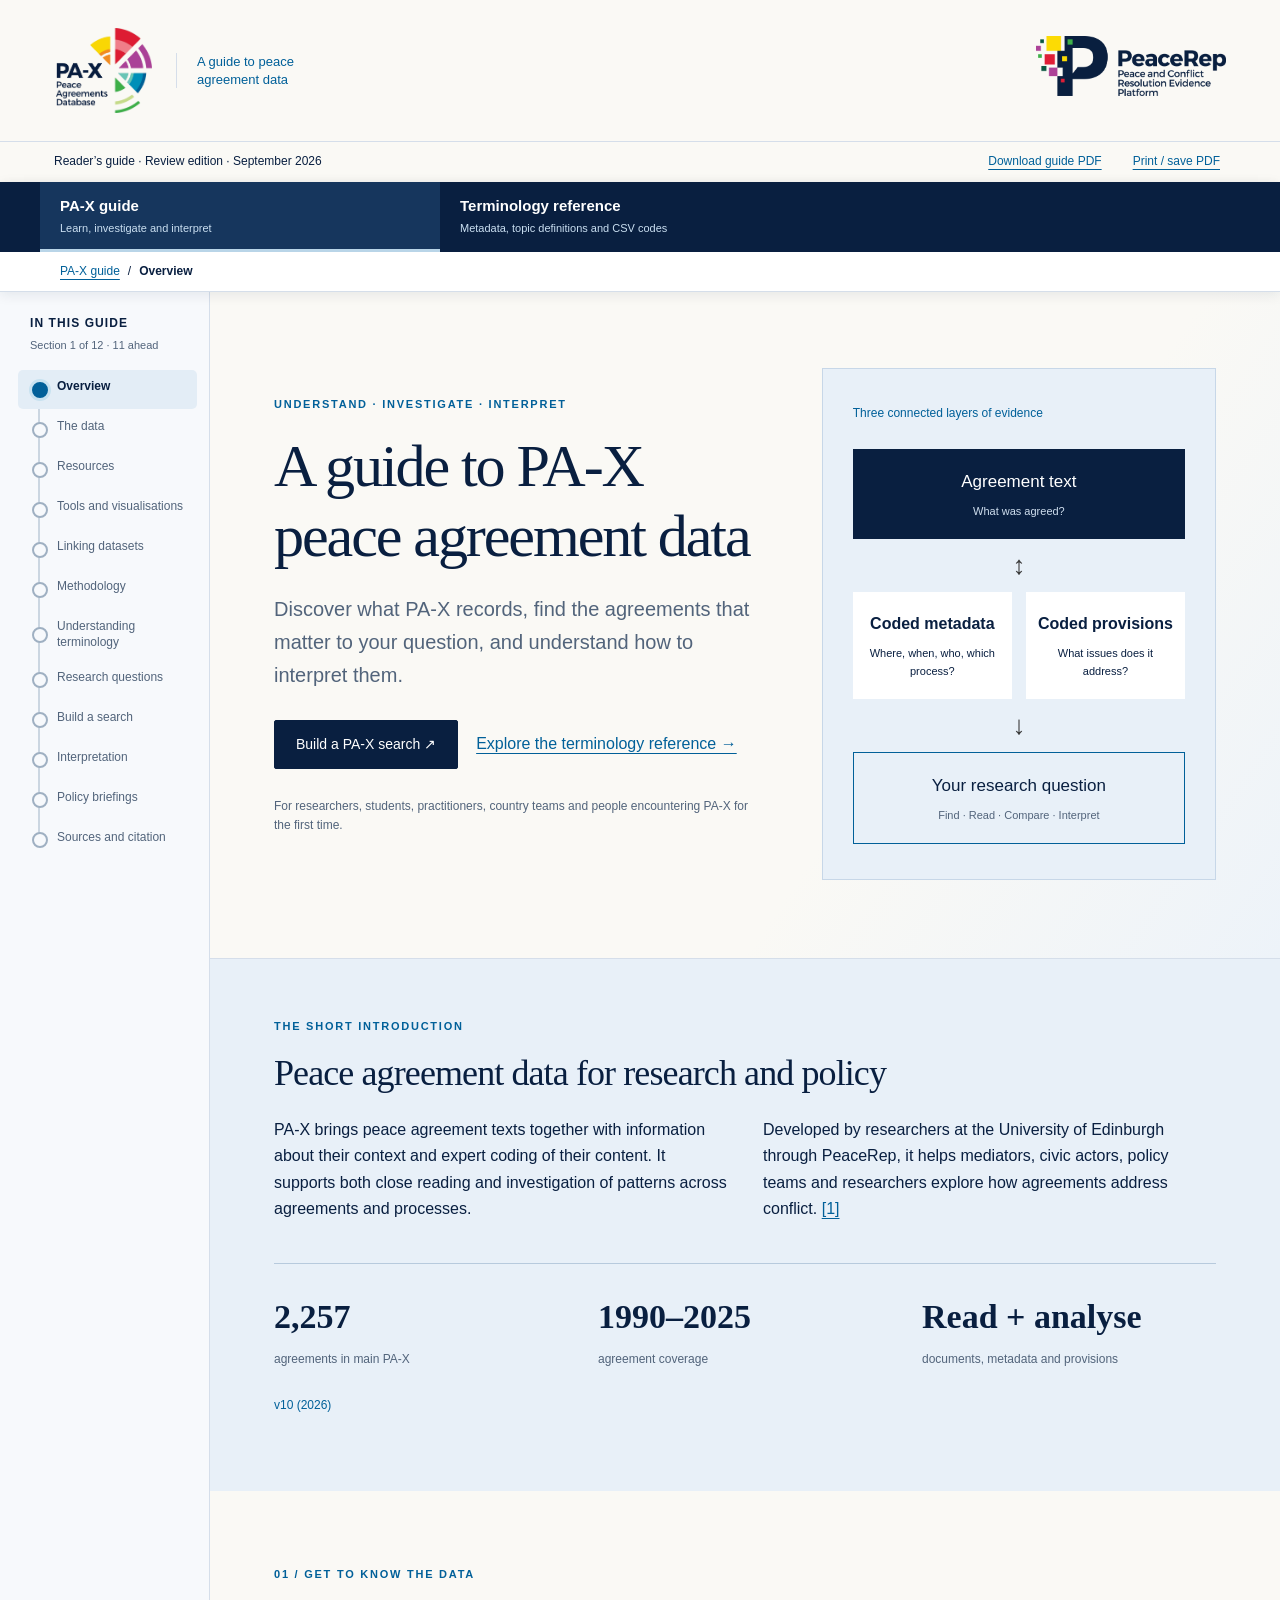
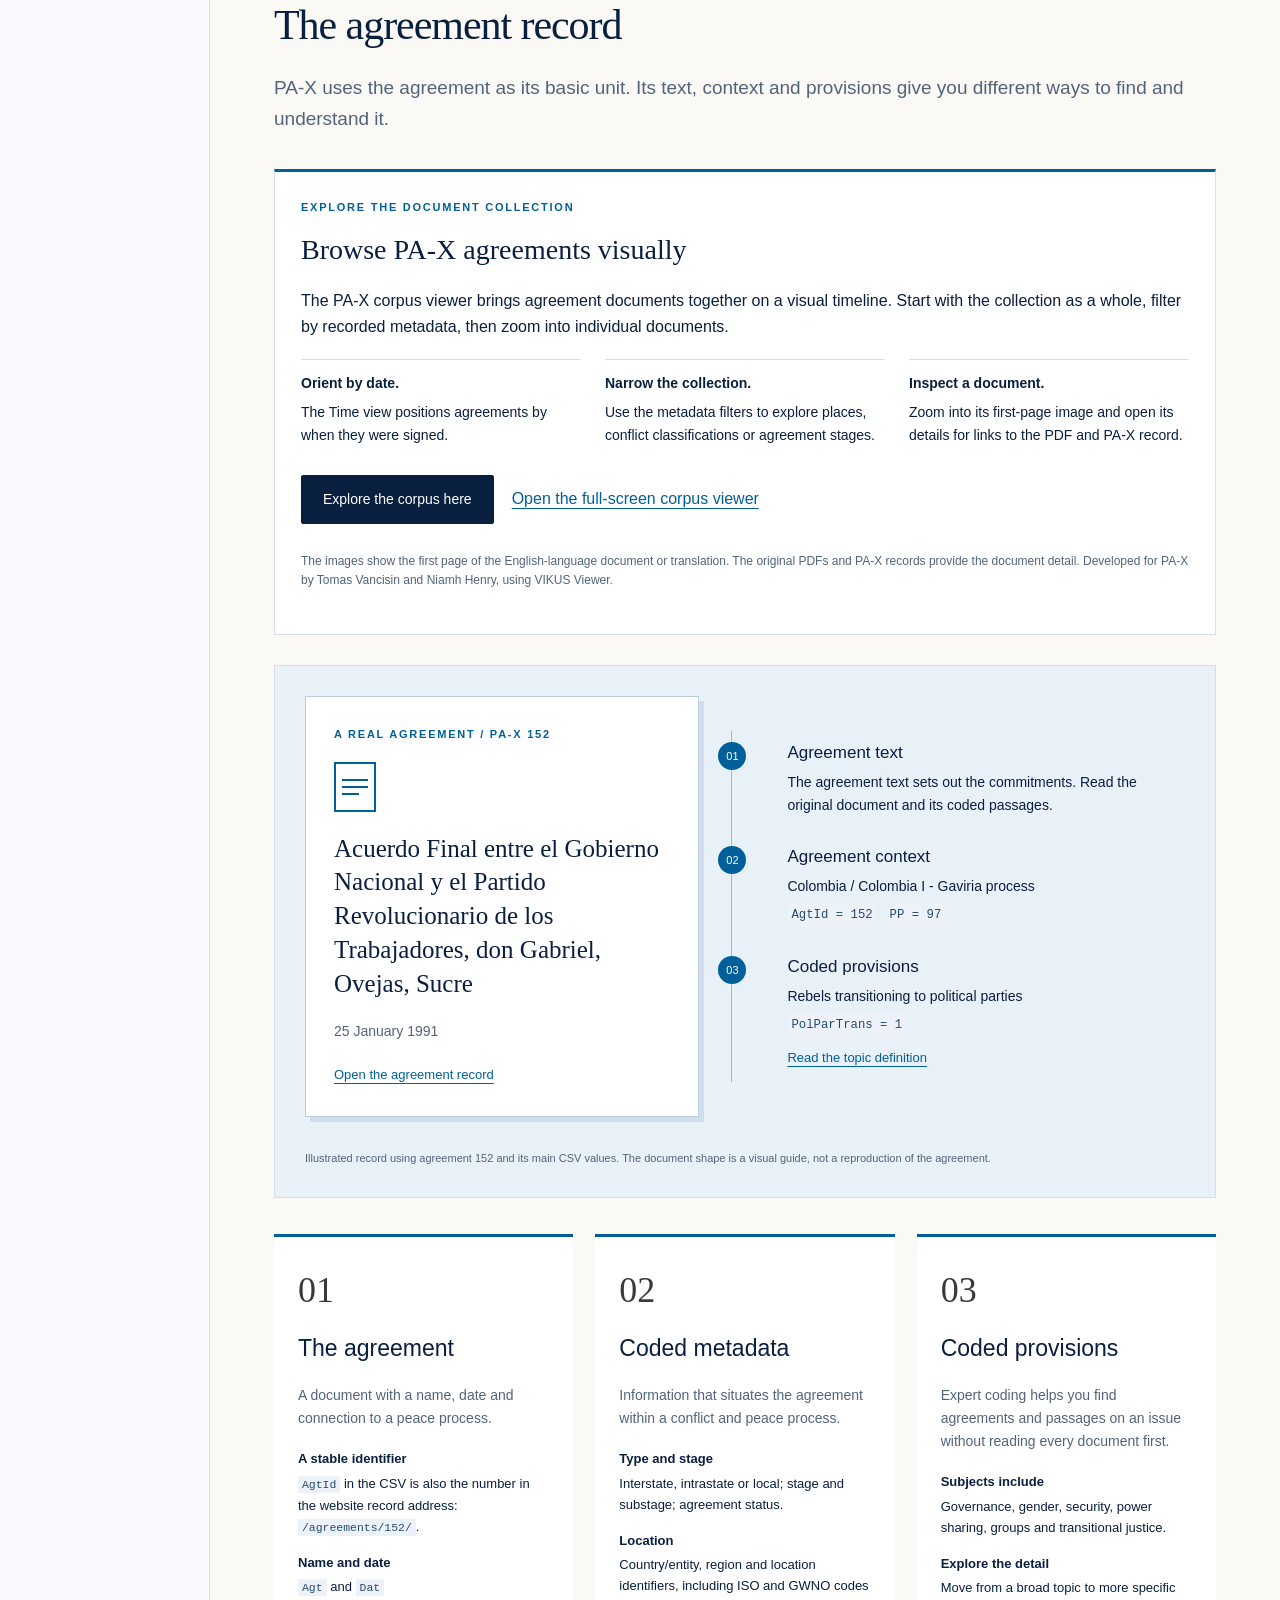
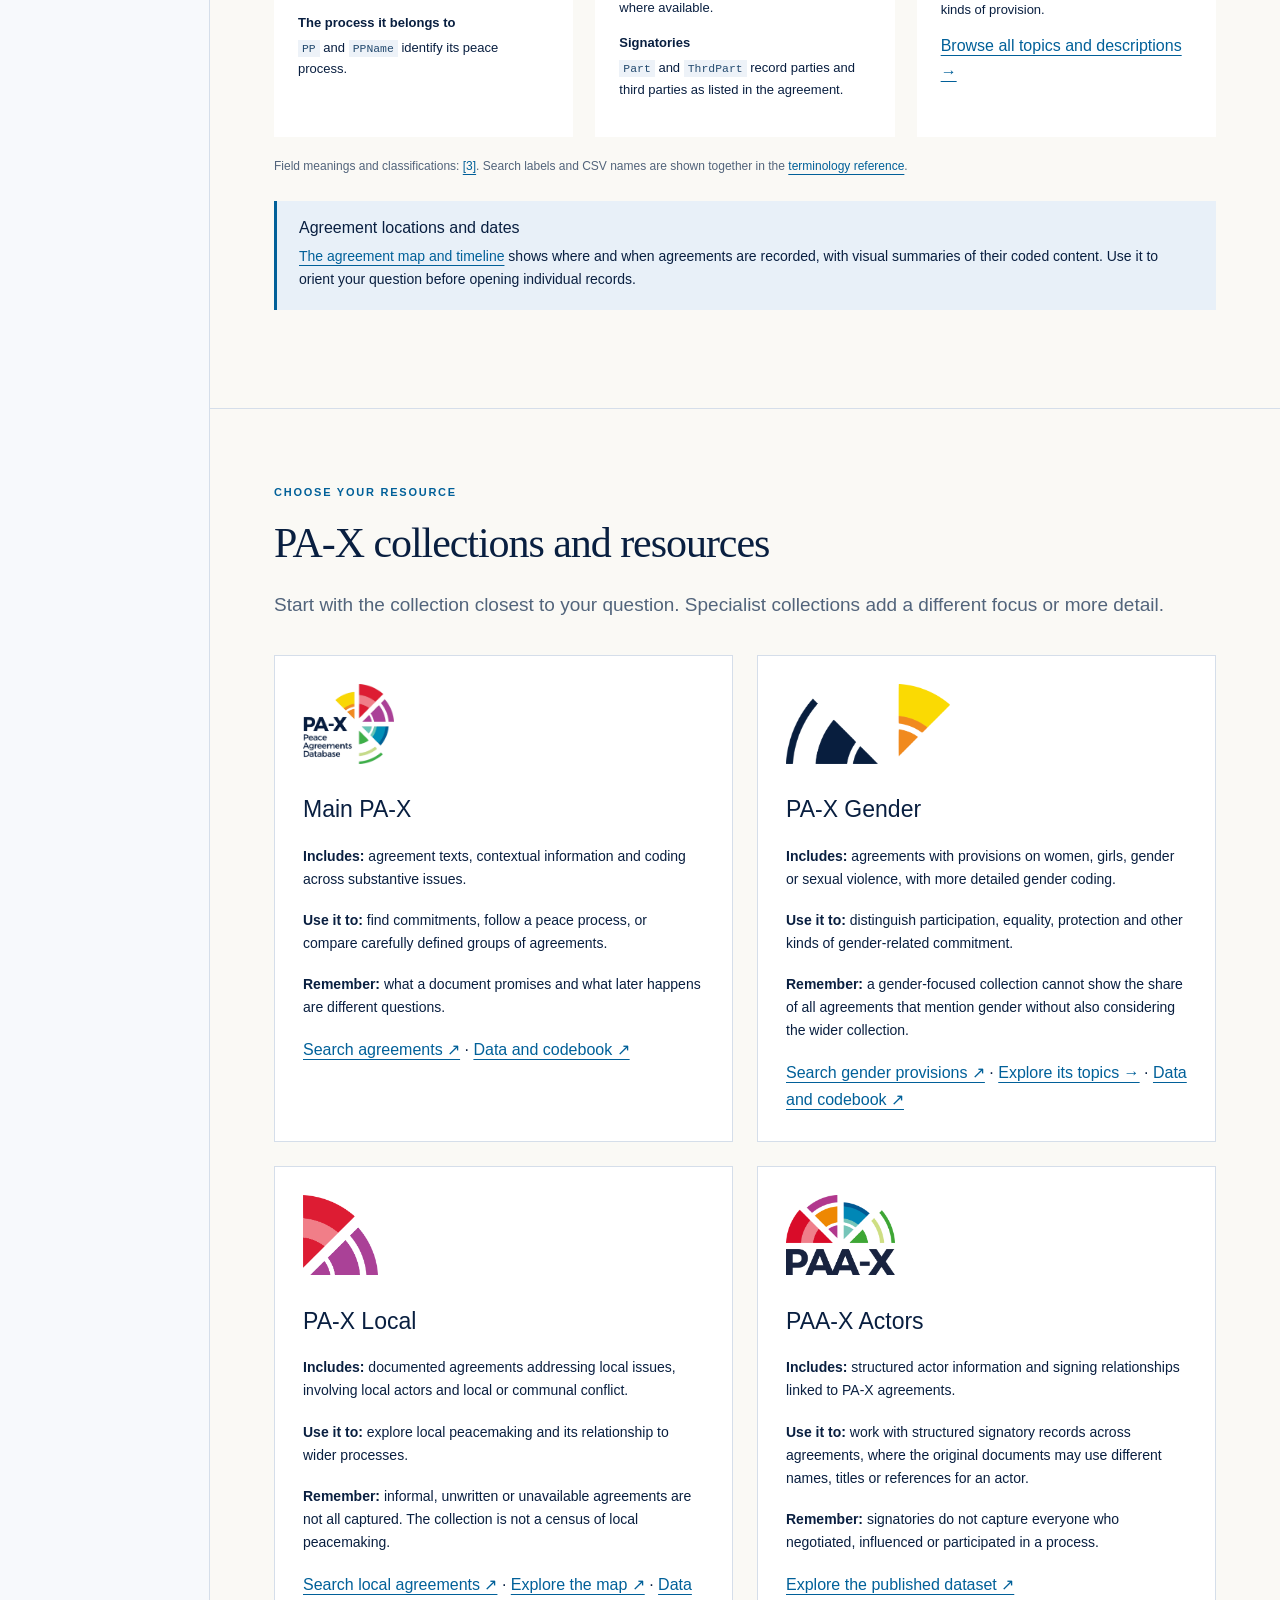
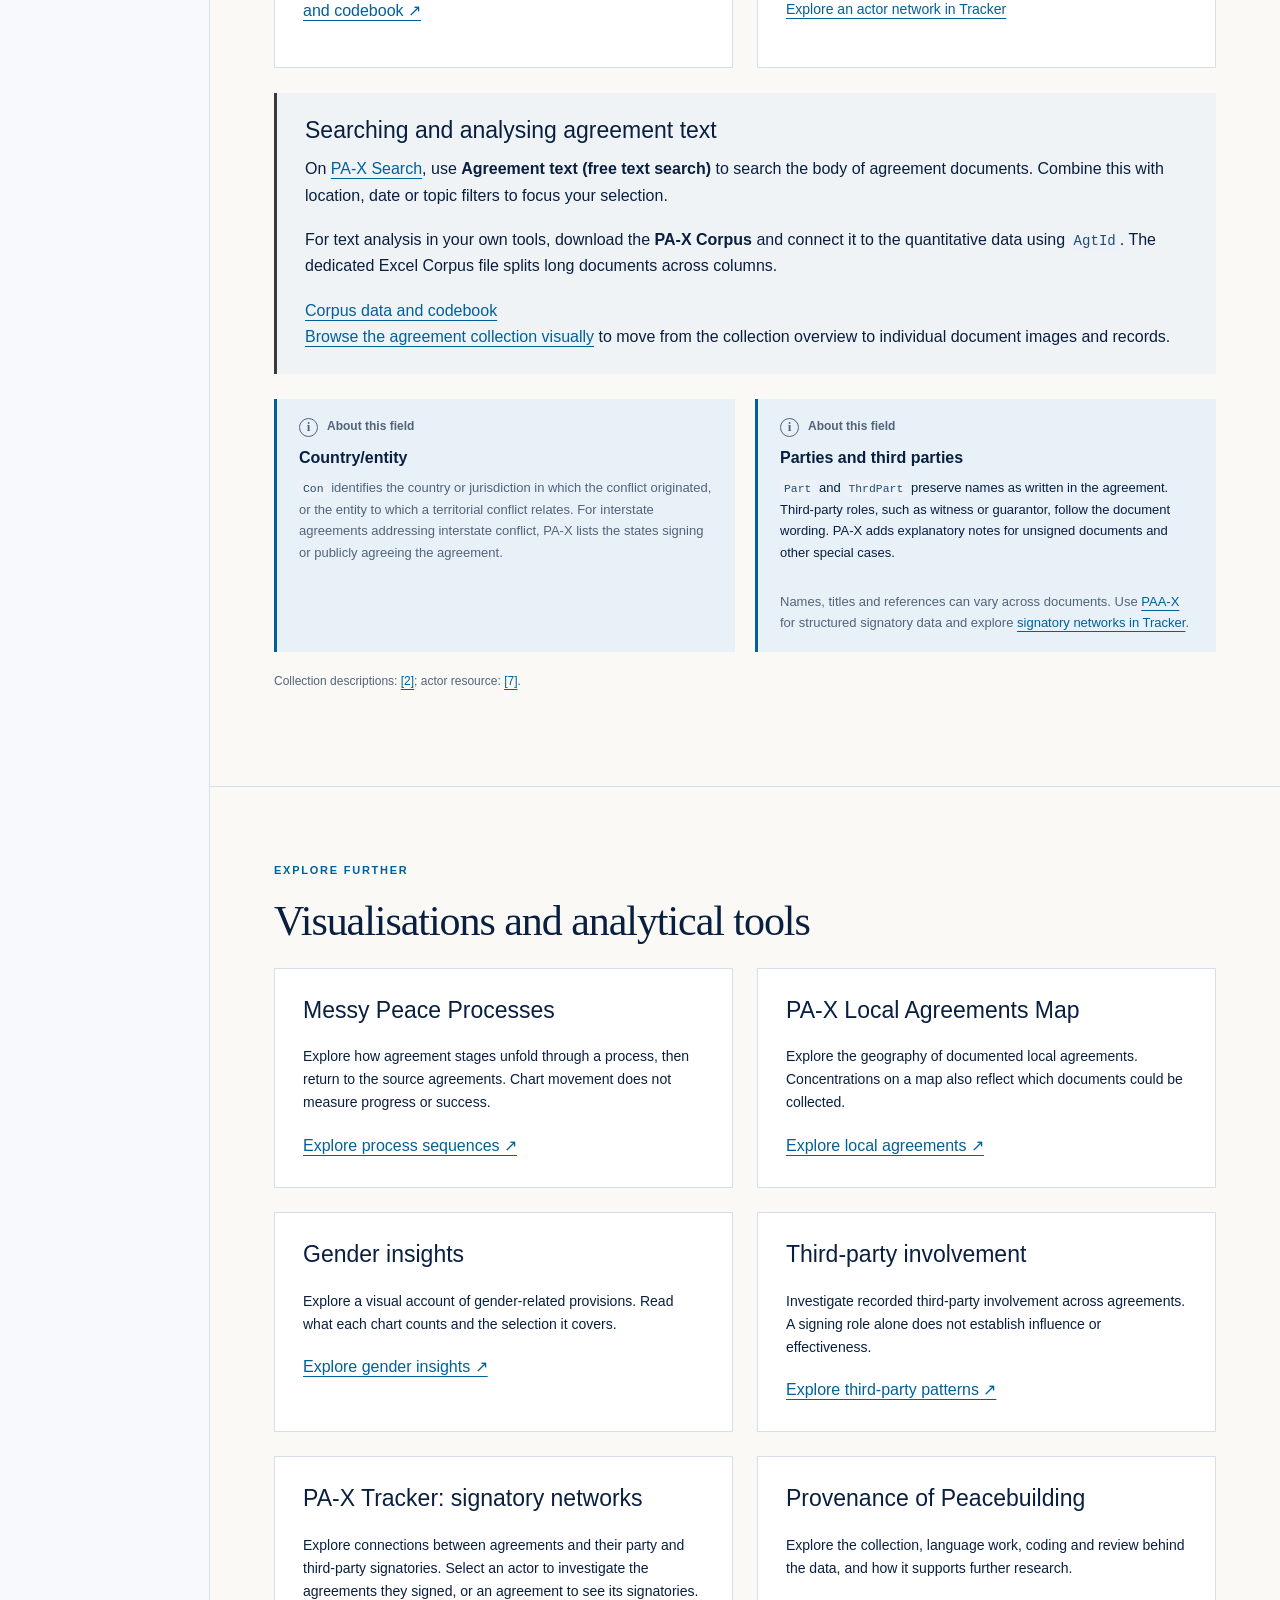
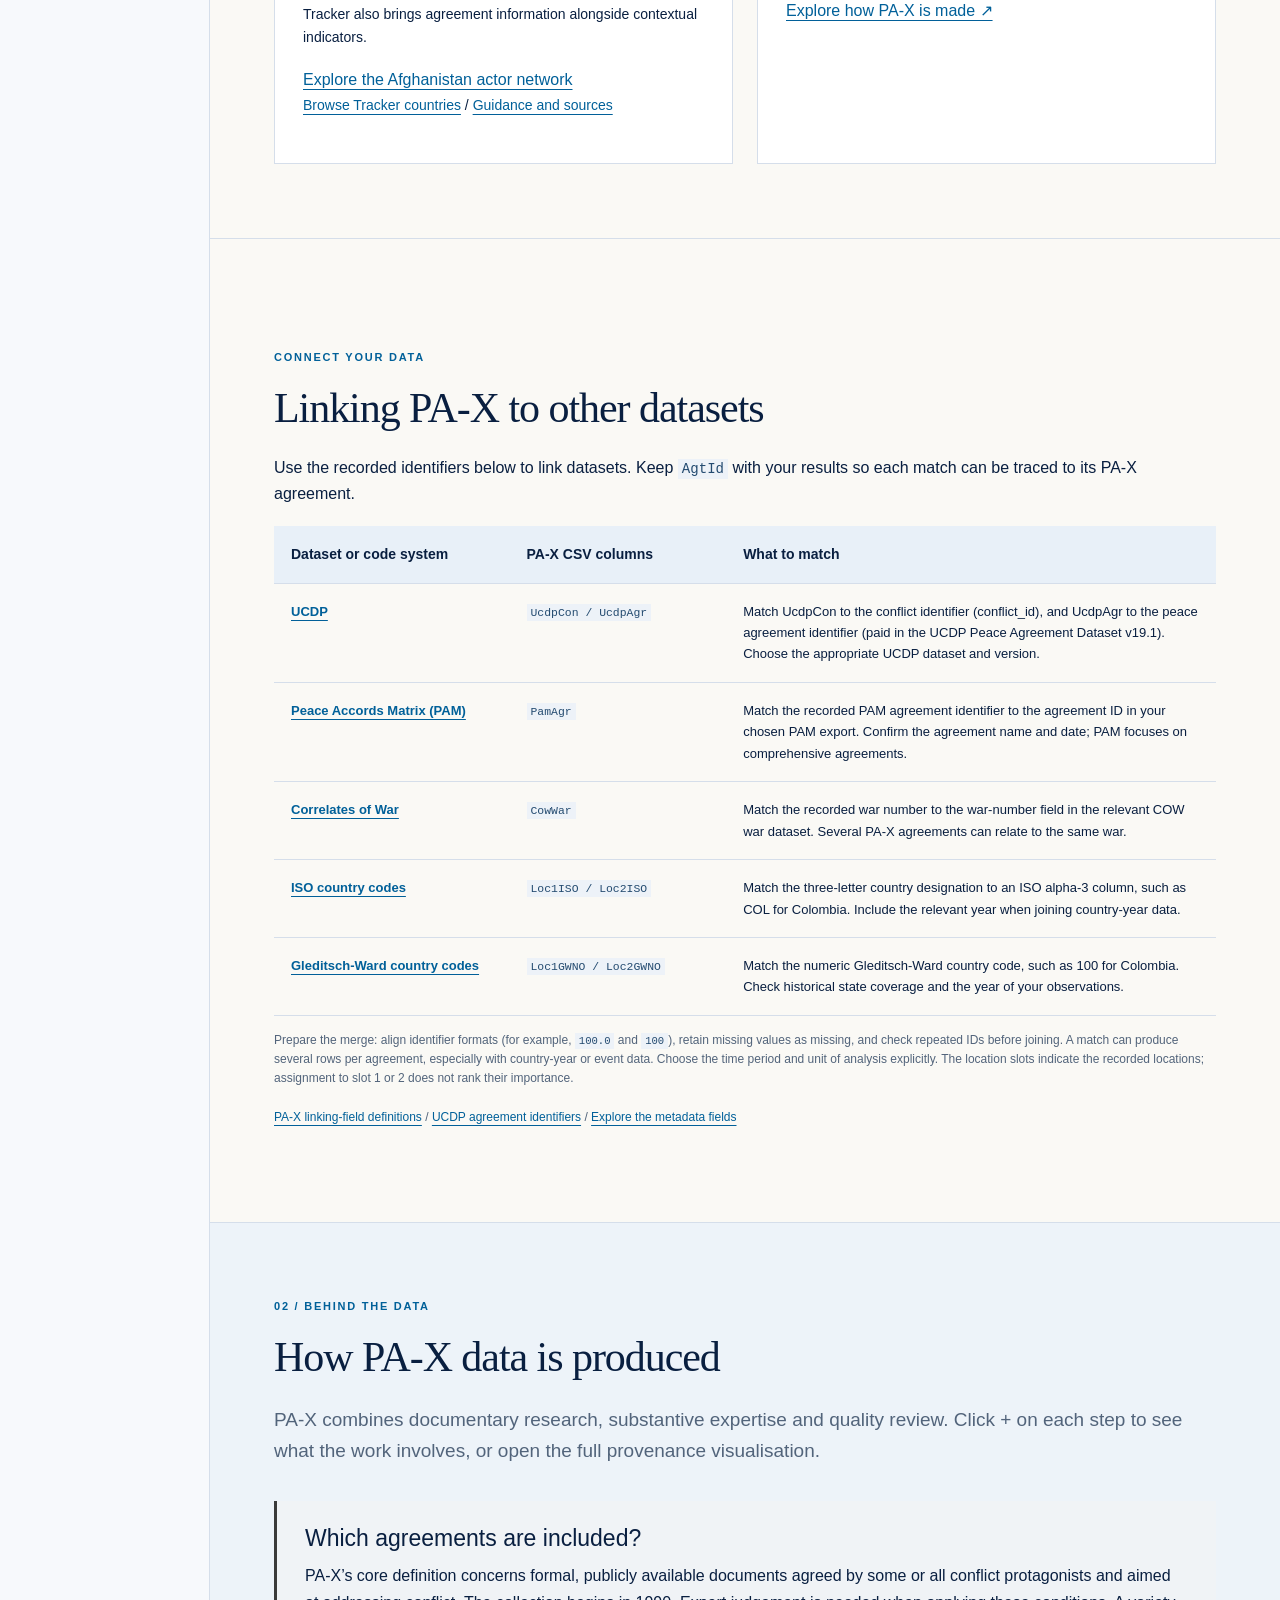
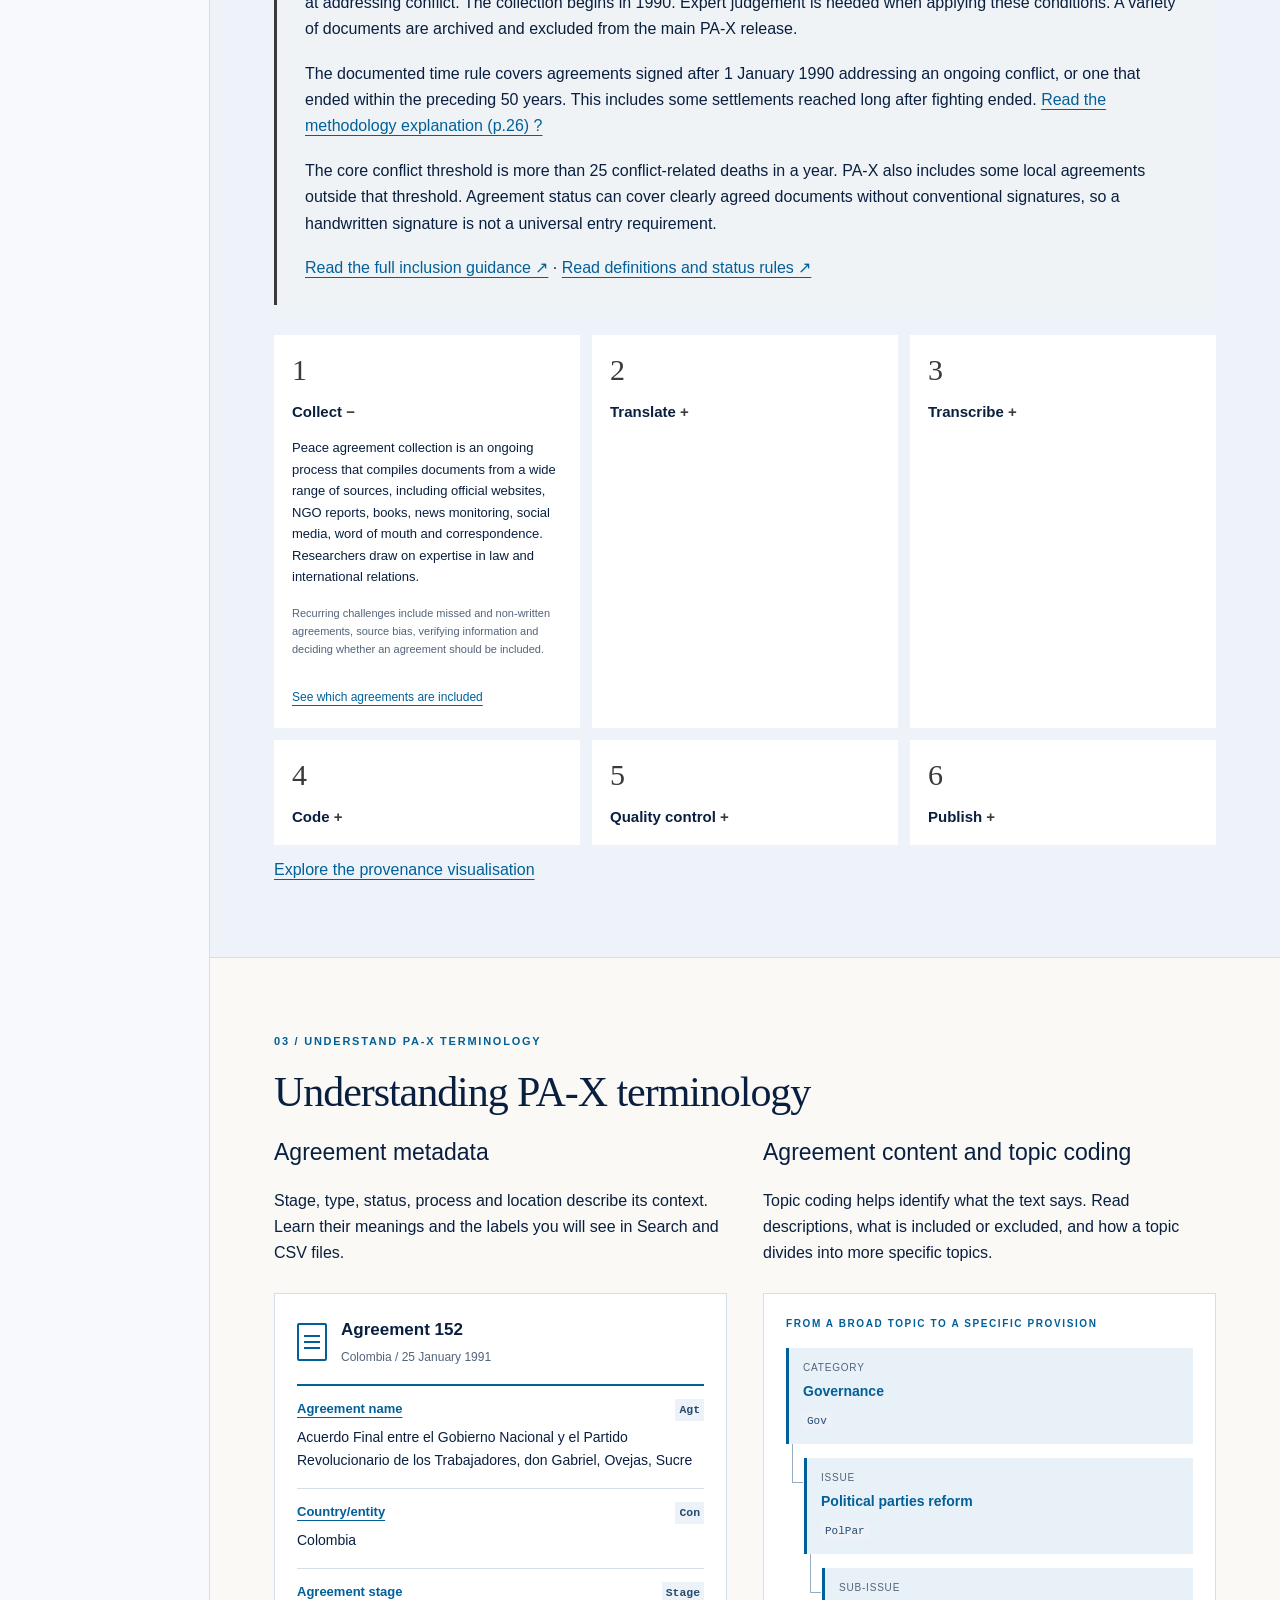
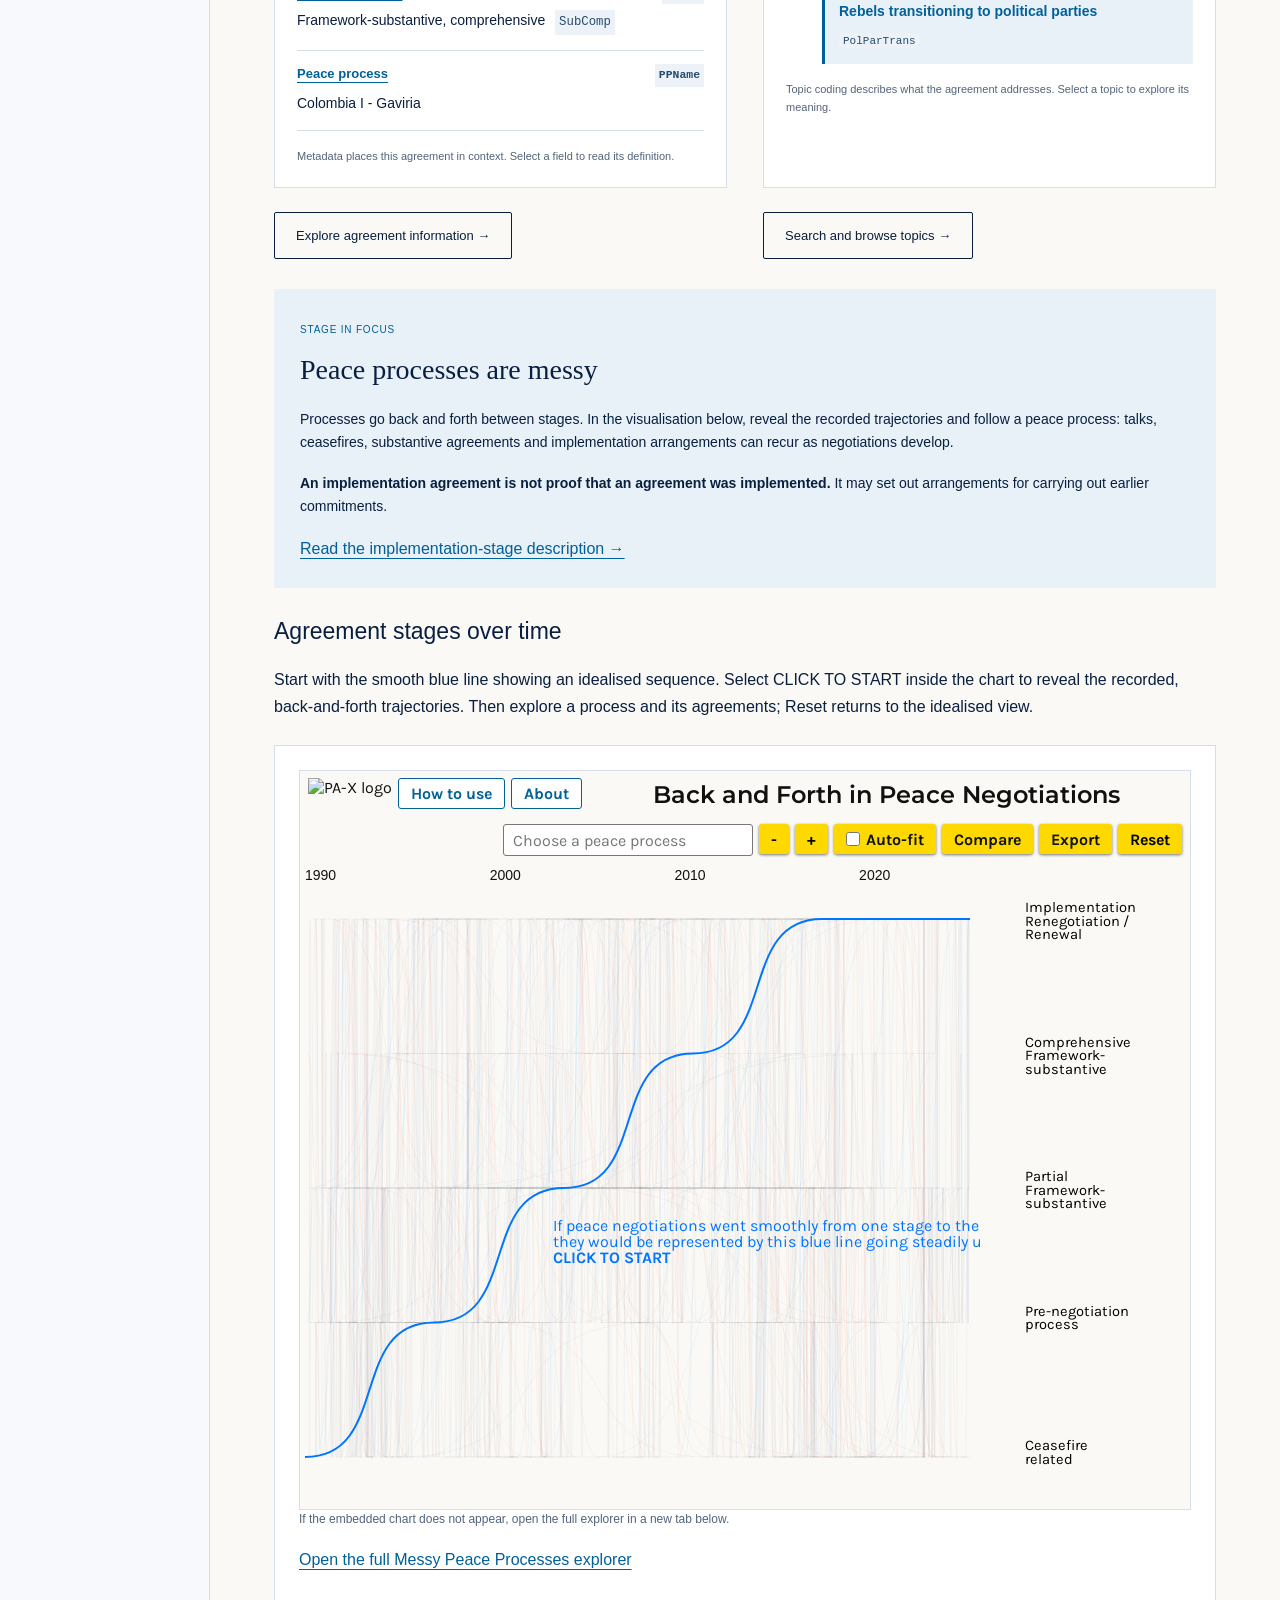
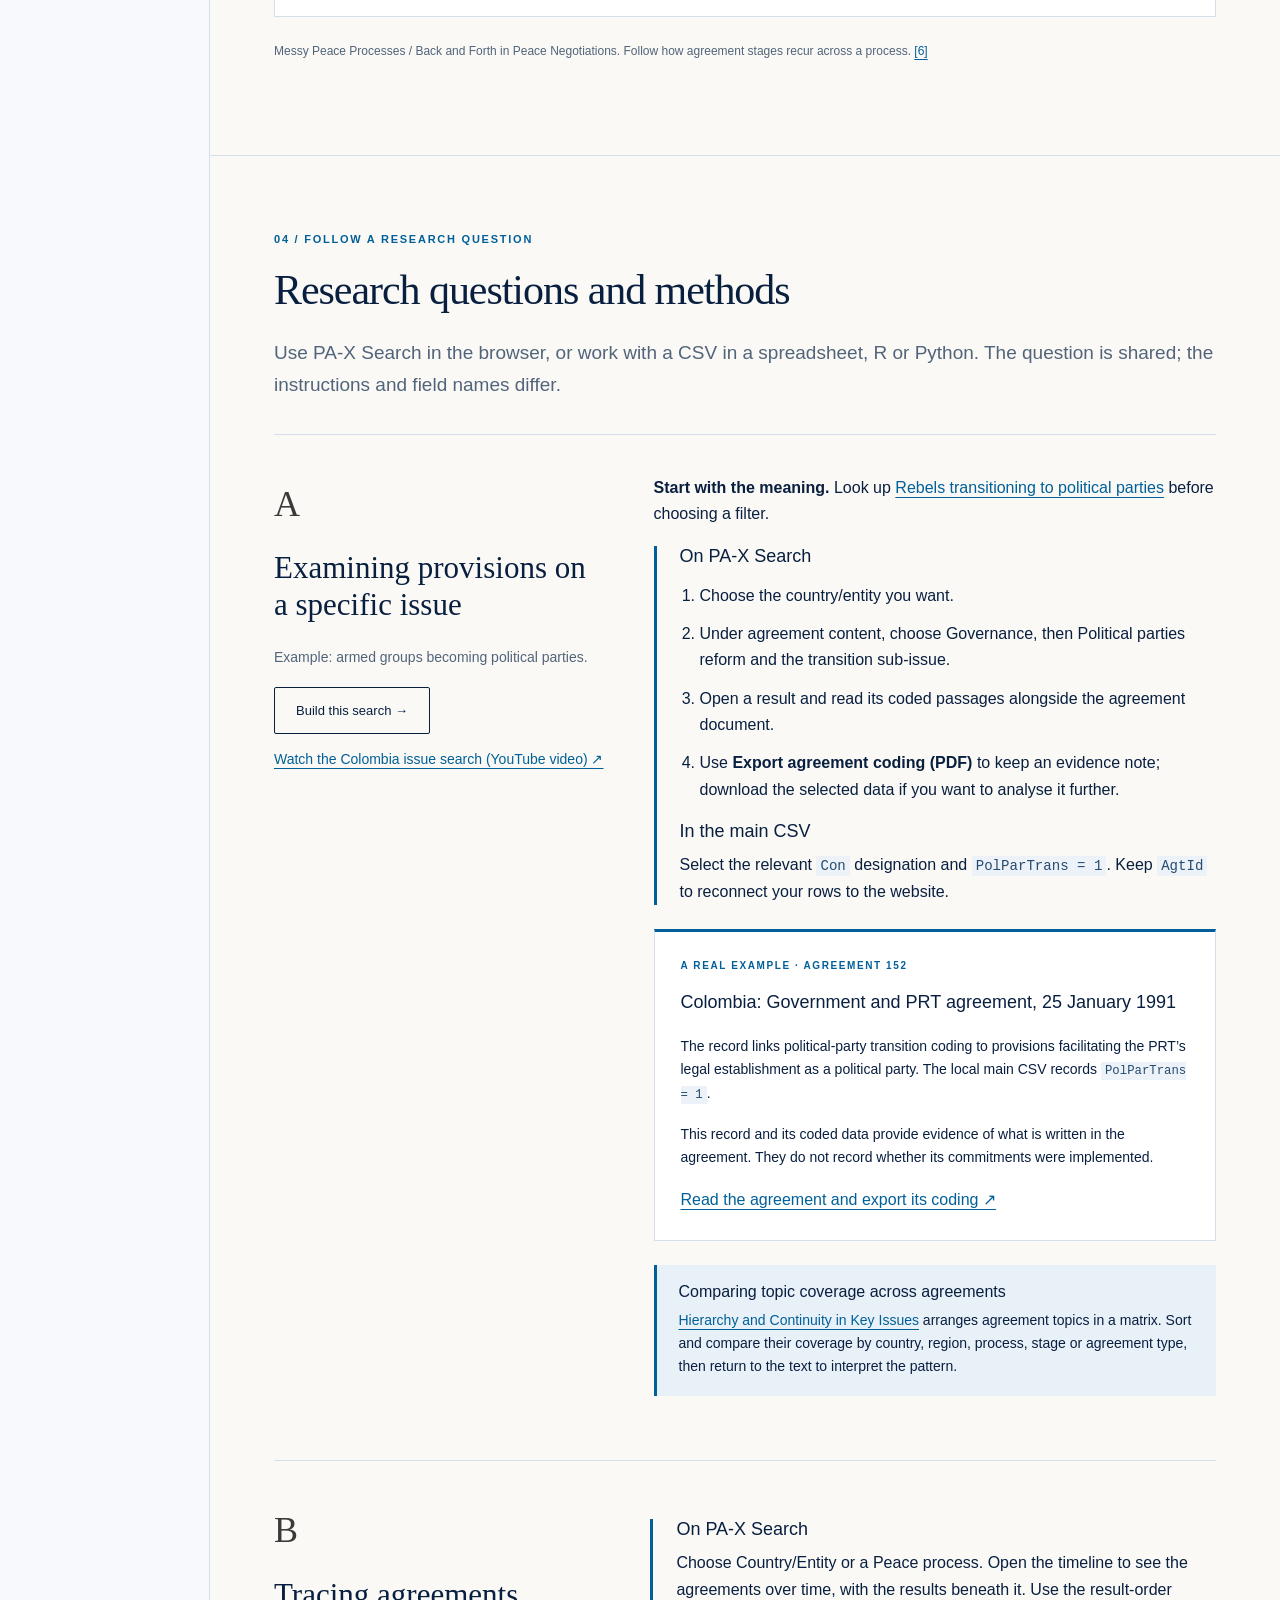
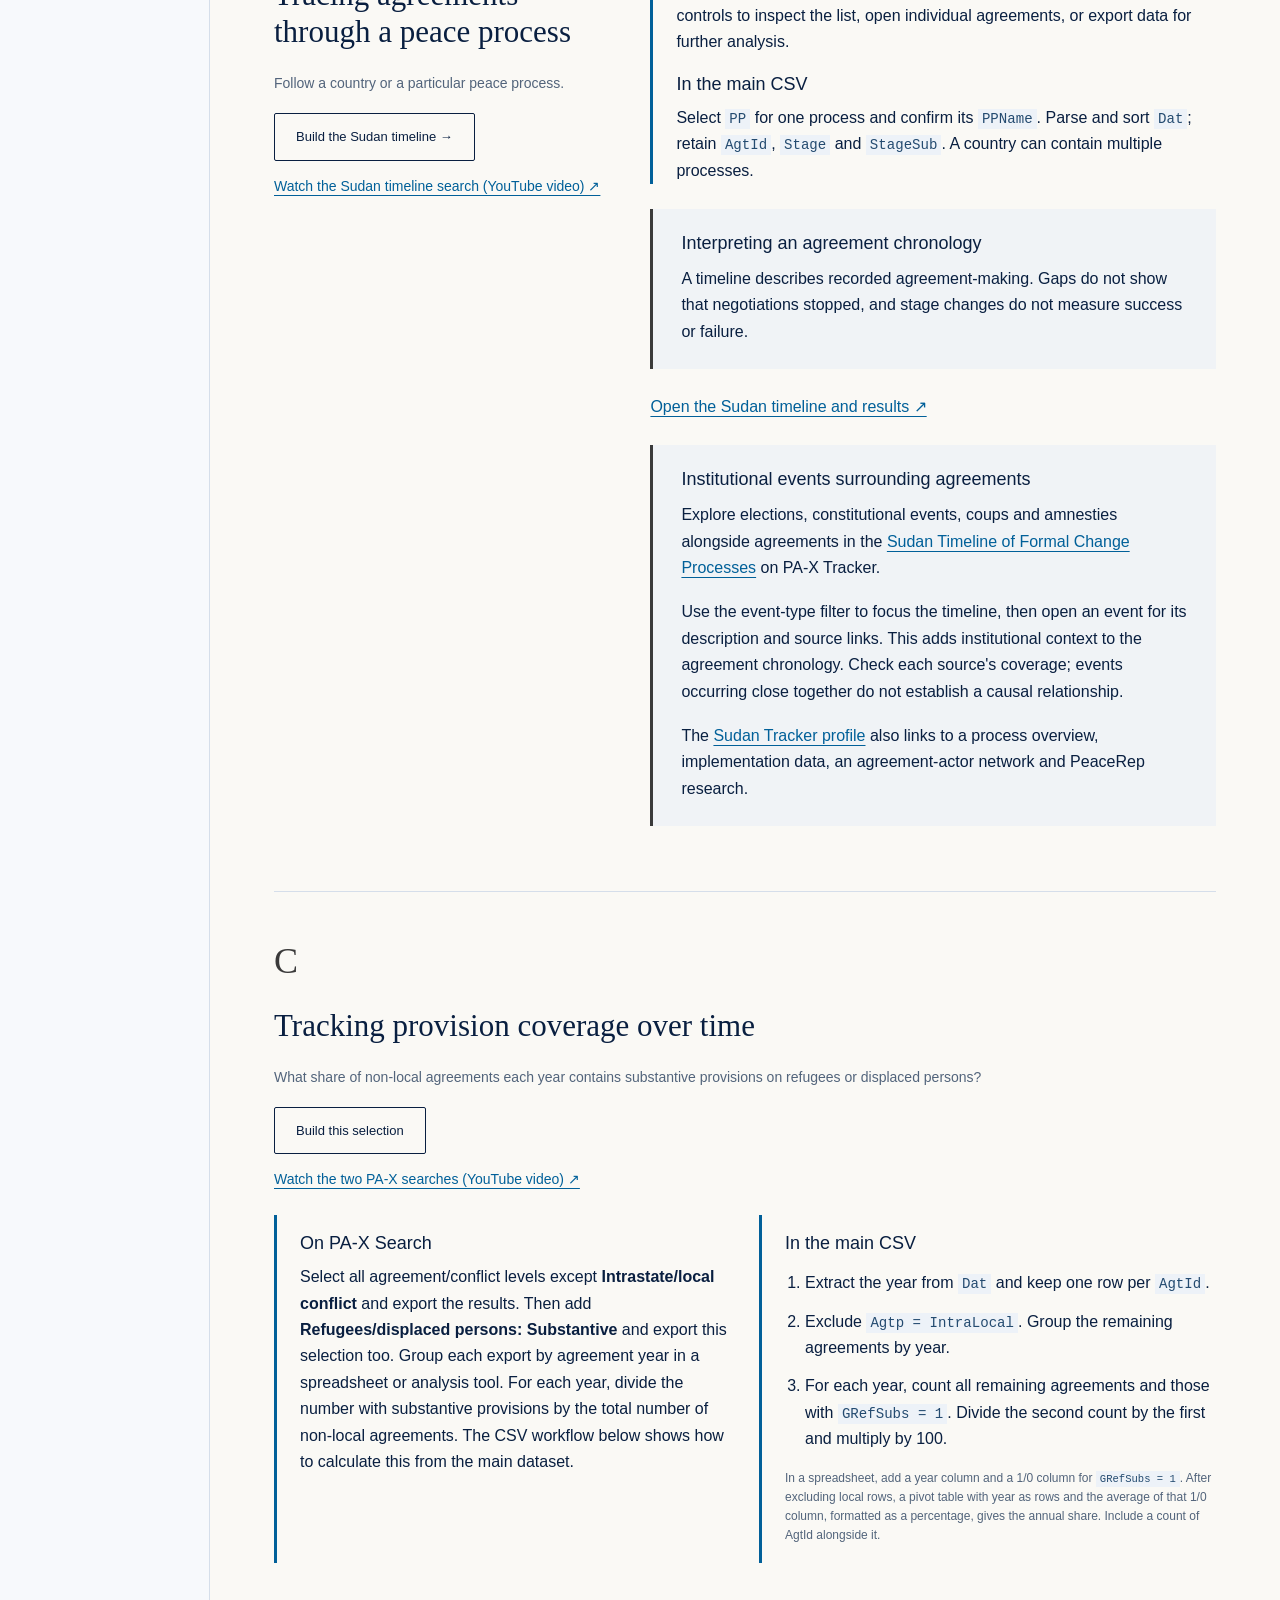
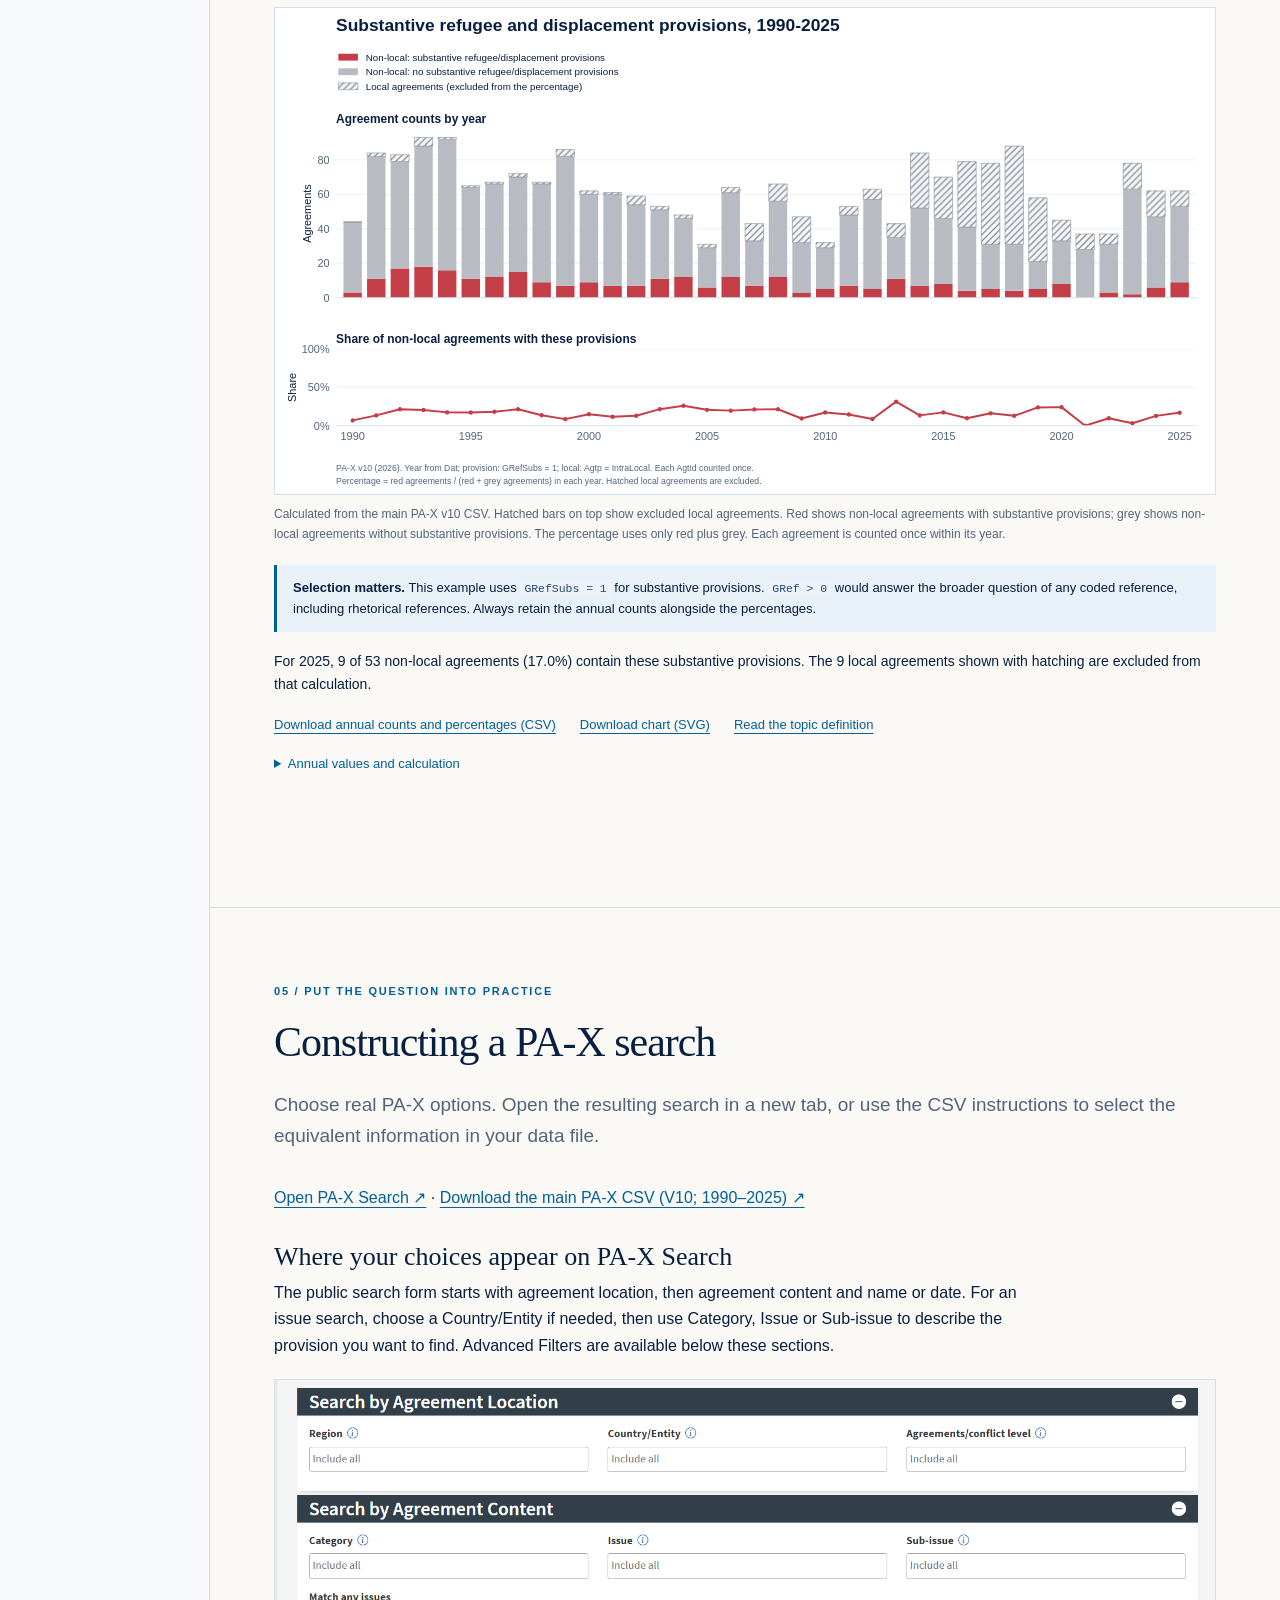
==== commit 3e68bbbb: "Link search and V10 CSV in guide" ====
--- a/index.html
+++ b/index.html
@@ -7,11 +7,11 @@
 <article class="resource-card"><img alt="PA-X Gender" src="assets/gender-brand.png"/><h3>PA-X Gender</h3><p><strong>Includes:</strong> agreements with provisions on women, girls, gender or sexual violence, with more detailed gender coding.</p><p><strong>Use it to:</strong> distinguish participation, equality, protection and other kinds of gender-related commitment.</p><p><strong>Remember:</strong> a gender-focused collection cannot show the share of all agreements that mention gender without also considering the wider collection.</p><a href="https://www.peaceagreements.org/agreements/wggsearch/" rel="noopener noreferrer" target="_blank">Search gender provisions ↗</a> · <a href="terminology.html?dataset=wgg#topics">Explore its topics →</a> · <a href="https://www.peaceagreements.org/downloads/#pax-gender" rel="noopener noreferrer" target="_blank">Data and codebook ↗</a></article>
 <article class="resource-card"><img alt="PA-X Local" src="assets/local-brand.png"/><h3>PA-X Local</h3><p><strong>Includes:</strong> documented agreements addressing local issues, involving local actors and local or communal conflict.</p><p><strong>Use it to:</strong> explore local peacemaking and its relationship to wider processes.</p><p><strong>Remember:</strong> informal, unwritten or unavailable agreements are not all captured. The collection is not a census of local peacemaking.</p><a href="https://www.peaceagreements.org/agreements/lsearch/" rel="noopener noreferrer" target="_blank">Search local agreements ↗</a> · <a href="https://www.peaceagreements.org/visualizations/local-agreements/" rel="noopener noreferrer" target="_blank">Explore the map ↗</a> · <a href="https://www.peaceagreements.org/downloads/#pax-local" rel="noopener noreferrer" target="_blank">Data and codebook ↗</a></article>
 <article class="resource-card" id="paax-resource"><img alt="PAA-X" src="assets/paax-brand.png"/><h3>PAA-X Actors</h3><p><strong>Includes:</strong> structured actor information and signing relationships linked to PA-X agreements.</p><p><strong>Use it to:</strong> work with structured signatory records across agreements, where the original documents may use different names, titles or references for an actor.</p><p><strong>Remember:</strong> signatories do not capture everyone who negotiated, influenced or participated in a process.</p><a href="https://datashare.ed.ac.uk/items/8b4b563a-3993-42e1-b867-7d3b67353919" rel="noopener noreferrer" target="_blank">Explore the published dataset ↗</a><p><a href="https://www.peaceagreements.org/tracker/afghanistan/actors/" rel="noopener noreferrer" target="_blank">Explore an actor network in Tracker</a></p></article></div>
-<div class="callout"><h3>Searching and analysing agreement text</h3><p>On <a href="https://www.peaceagreements.org/agreements/search/" rel="noopener noreferrer" target="_blank">PA-X Search</a>, use <strong>Agreement text (free text search)</strong> to search the body of agreement documents. Combine this with location, date or topic filters to focus your selection.</p><p>For text analysis in your own tools, download the <strong>PA-X Corpus</strong> and connect it to the quantitative data using <code>AgtId</code>. The dedicated Excel Corpus file splits long documents across columns.</p><a href="https://www.peaceagreements.org/downloads/#pax-corpus" rel="noopener noreferrer" target="_blank">Corpus data and codebook</a><p><a href="#corpus-explorer">Browse the agreement collection visually</a> to move from the collection overview to individual document images and records.</p></div><div class="columns remember-notes"><aside aria-label="Country/entity" class="remember-note"><p class="remember-label"><span aria-hidden="true" class="info-icon">i</span>About this field</p><h3>Country/entity</h3><p><code>Con</code> identifies the country or jurisdiction in which the conflict originated, or the entity to which a territorial conflict relates. For interstate agreements addressing interstate conflict, PA-X lists the states signing or publicly agreeing the agreement.</p></aside><aside aria-label="Parties and third parties" class="remember-note"><p class="remember-label"><span aria-hidden="true" class="info-icon">i</span>About this field</p><h3>Parties and third parties</h3><p><code>Part</code> and <code>ThrdPart</code> preserve names as written in the agreement. Third-party roles, such as witness or guarantor, follow the document wording. PA-X adds explanatory notes for unsigned documents and other special cases.</p><p class="signatory-next">Names, titles and references can vary across documents. Use <a href="#paax-resource">PAA-X</a> for structured signatory data and explore <a href="#tracker-networks">signatory networks in Tracker</a>.</p></aside></div><p class="source-line">Collection descriptions: <a href="#s-downloads">[2]</a>; actor resource: <a href="#s-actors">[7]</a>.</p></section><section class="chapter" id="tools"><p class="eyebrow">Explore further</p><h2>Visualisations and analytical tools</h2><div class="resource-grid"><article class="resource-card"><h3>Messy Peace Processes</h3><p>Explore how agreement stages unfold through a process, then return to the source agreements. Chart movement does not measure progress or success.</p><a href="timeline/" rel="noopener noreferrer" target="_blank">Explore process sequences ↗</a></article><article class="resource-card"><h3>PA-X Local Agreements Map</h3><p>Explore the geography of documented local agreements. Concentrations on a map also reflect which documents could be collected.</p><a href="https://www.peaceagreements.org/visualizations/local-agreements/" rel="noopener noreferrer" target="_blank">Explore local agreements ↗</a></article><article class="resource-card"><h3>Gender insights</h3><p>Explore a visual account of gender-related provisions. Read what each chart counts and the selection it covers.</p><a href="https://www.peaceagreements.org/visualizations/gender-vis/" rel="noopener noreferrer" target="_blank">Explore gender insights ↗</a></article><article class="resource-card"><h3>Third-party involvement</h3><p>Investigate recorded third-party involvement across agreements. A signing role alone does not establish influence or effectiveness.</p><a href="https://www.peaceagreements.org/visualizations/third-party-scroll/" rel="noopener noreferrer" target="_blank">Explore third-party patterns ↗</a></article><article class="resource-card" id="tracker-networks"><h3>PA-X Tracker: signatory networks</h3><p>Explore connections between agreements and their party and third-party signatories. Select an actor to investigate the agreements they signed, or an agreement to see its signatories. Tracker also brings agreement information alongside contextual indicators.</p><a href="https://www.peaceagreements.org/tracker/afghanistan/actors/" rel="noopener noreferrer" target="_blank">Explore the Afghanistan actor network</a><p><a href="https://www.peaceagreements.org/tracker/" rel="noopener noreferrer" target="_blank">Browse Tracker countries</a> / <a href="https://www.peaceagreements.org/about-tracker/" rel="noopener noreferrer" target="_blank">Guidance and sources</a></p></article><article class="resource-card"><h3>Provenance of Peacebuilding</h3><p>Explore the collection, language work, coding and review behind the data, and how it supports further research.</p><a href="https://tvancisin.github.io/provenance/" rel="noopener noreferrer" target="_blank">Explore how PA-X is made ↗</a></article></div></section><section class="chapter interoperability" id="linking-data"><p class="eyebrow">Connect your data</p><h2>Linking PA-X to other datasets</h2><p>Use the recorded identifiers below to link datasets. Keep <code>AgtId</code> with your results so each match can be traced to its PA-X agreement.</p><div class="table-wrap"><table><thead><tr><th>Dataset or code system</th><th>PA-X CSV columns</th><th>What to match</th></tr></thead><tbody><tr><td><a href="https://ucdp.uu.se/downloads/" rel="noopener noreferrer" target="_blank">UCDP</a></td><td><code>UcdpCon / UcdpAgr</code></td><td>Match UcdpCon to the conflict identifier (conflict_id), and UcdpAgr to the peace agreement identifier (paid in the UCDP Peace Agreement Dataset v19.1). Choose the appropriate UCDP dataset and version.</td></tr><tr><td><a href="https://peaceaccords.nd.edu/" rel="noopener noreferrer" target="_blank">Peace Accords Matrix (PAM)</a></td><td><code>PamAgr</code></td><td>Match the recorded PAM agreement identifier to the agreement ID in your chosen PAM export. Confirm the agreement name and date; PAM focuses on comprehensive agreements.</td></tr><tr><td><a href="https://correlatesofwar.org/data-sets/cow-war/" rel="noopener noreferrer" target="_blank">Correlates of War</a></td><td><code>CowWar</code></td><td>Match the recorded war number to the war-number field in the relevant COW war dataset. Several PA-X agreements can relate to the same war.</td></tr><tr><td><a href="https://www.iso.org/iso-3166-country-codes.html" rel="noopener noreferrer" target="_blank">ISO country codes</a></td><td><code>Loc1ISO / Loc2ISO</code></td><td>Match the three-letter country designation to an ISO alpha-3 column, such as COL for Colombia. Include the relevant year when joining country-year data.</td></tr><tr><td><a href="https://ksgleditsch.com/statelist.html" rel="noopener noreferrer" target="_blank">Gleditsch-Ward country codes</a></td><td><code>Loc1GWNO / Loc2GWNO</code></td><td>Match the numeric Gleditsch-Ward country code, such as 100 for Colombia. Check historical state coverage and the year of your observations.</td></tr></tbody></table></div><p class="small">Prepare the merge: align identifier formats (for example, <code>100.0</code> and <code>100</code>), retain missing values as missing, and check repeated IDs before joining. A match can produce several rows per agreement, especially with country-year or event data. Choose the time period and unit of analysis explicitly. The location slots indicate the recorded locations; assignment to slot 1 or 2 does not rank their importance.</p><p class="source-line"><a href="https://www.peaceagreements.org/cms/documents/3956/PA_X_codebook_v10.pdf#page=23" rel="noopener noreferrer" target="_blank">PA-X linking-field definitions</a> / <a href="https://ucdp.uu.se/downloads/peace/ucdp-codebook-peace-agreements-191.pdf#page=2" rel="noopener noreferrer" target="_blank">UCDP agreement identifiers</a> / <a href="terminology.html?term=UcdpCon#metadata">Explore the metadata fields</a></p></section><section class="chapter tinted" id="making"><p class="eyebrow">02 / Behind the data</p><h2>How PA-X data is produced</h2><p class="section-lead">PA-X combines documentary research, substantive expertise and quality review. Click + on each step to see what the work involves, or open the full provenance visualisation.</p><div class="callout" id="inclusion-criteria"><h3>Which agreements are included?</h3><p>PA-X’s core definition concerns formal, publicly available documents agreed by some or all conflict protagonists and aimed at addressing conflict. The collection begins in 1990. Expert judgement is needed when applying these conditions. A variety of documents are archived and excluded from the main PA-X release.</p><p>The documented time rule covers agreements signed after 1 January 1990 addressing an ongoing conflict, or one that ended within the preceding 50 years. This includes some settlements reached long after fighting ended. <a href="https://peacerep.org/wp-content/uploads/2022/03/Badanjak_2021_PAX_PEACE_AGREEMENTS_DATABASE_REFLECTIONS_ON_DOCUMENTING_THE_PRACTICE_OF_PEACEMAKING.pdf#page=3" rel="noopener noreferrer" target="_blank">Read the methodology explanation (p.26) ?</a></p><p>The core conflict threshold is more than 25 conflict-related deaths in a year. PA-X also includes some local agreements outside that threshold. Agreement status can cover clearly agreed documents without conventional signatures, so a handwritten signature is not a universal entry requirement.</p><p><a href="https://www.peaceagreements.org/cms/documents/3916/What_does_PA_Include.pdf" rel="noopener noreferrer" target="_blank">Read the full inclusion guidance ↗</a> · <a href="https://www.peaceagreements.org/cms/documents/3956/PA_X_codebook_v10.pdf#page=15" rel="noopener noreferrer" target="_blank">Read definitions and status rules ↗</a></p></div><div aria-label="Data production stages" class="pipeline"><details id="collection-step" open=""><summary><b>1</b> Collect</summary><p>Peace agreement collection is an ongoing process that compiles documents from a wide range of sources, including official websites, NGO reports, books, news monitoring, social media, word of mouth and correspondence. Researchers draw on expertise in law and international relations.</p><p class="small">Recurring challenges include missed and non-written agreements, source bias, verifying information and deciding whether an agreement should be included.</p><a class="collection-inclusion-link" href="#inclusion-criteria">See which agreements are included</a></details><details><summary><b>2</b> Translate</summary><p>Peace agreements are often written in local languages. In these cases, domain and language experts translate the documents into English, drawing on interpretation, translation, legal terminology and country-specific context.</p><p class="small">Translation involves careful attention to meaning, including the risk of translation errors and misinterpretation.</p></details><details><summary><b>3</b> Transcribe</summary><p>Agreements come in various formats, including PDFs, Word documents and images. Their text often needs to be transcribed into plain text using optical character recognition (OCR), hand-typing, copy-and-paste or automated extraction.</p><p class="small">Transcription work addresses typographical errors, duplicate text, tables, handwriting and the removal of personal information.</p></details><details><summary><b>4</b> Code</summary><p>The plain text of the agreement is tagged according to the topics it covers, including socio-economic development, political or military power sharing, and gender. This work draws on expertise in political science, country context, conflict resolution, law and international relations.</p><p class="small">Coding questions include missed passages, missing data, interpretation of the coding manual and differences between coders.</p></details><details><summary><b>5</b> Quality control</summary><p>The tagged text goes through quality control to ensure that coding is consistent with the definitions of the topics. Reviewers with expertise in PA-X coding and context resolve coding questions and review decisions made during coding.</p><p class="small">This includes checking untagged passages, missing data, coding inconsistencies and adherence to the coding manual.</p></details><details><summary><b>6</b> Publish</summary><p>Once the data is approved and quality checks are resolved, it is published in the PA-X database. Preparing a release brings together software engineering, database management and web development, using manual entry and automated processing.</p><p class="small">The published data supports further research, specialist coding, visualisations and other PeaceTech resources.</p></details></div>
+<div class="callout"><h3>Searching and analysing agreement text</h3><p>On <a href="https://www.peaceagreements.org/agreements/search/" rel="noopener noreferrer" target="_blank">PA-X Search</a>, use <strong>Agreement text (free text search)</strong> to search the body of agreement documents. Combine this with location, date or topic filters to focus your selection.</p><p>For text analysis in your own tools, download the <strong>PA-X Corpus</strong> and connect it to the quantitative data using <code>AgtId</code>. The dedicated Excel Corpus file splits long documents across columns.</p><a href="https://www.peaceagreements.org/downloads/#pax-corpus" rel="noopener noreferrer" target="_blank">Corpus data and codebook</a><p><a href="#corpus-explorer">Browse the agreement collection visually</a> to move from the collection overview to individual document images and records.</p></div><div class="columns remember-notes"><aside aria-label="Country/entity" class="remember-note"><p class="remember-label"><span aria-hidden="true" class="info-icon">i</span>About this field</p><h3>Country/entity</h3><p><code>Con</code> identifies the country or jurisdiction in which the conflict originated, or the entity to which a territorial conflict relates. For interstate agreements addressing interstate conflict, PA-X lists the states signing or publicly agreeing the agreement.</p></aside><aside aria-label="Parties and third parties" class="remember-note"><p class="remember-label"><span aria-hidden="true" class="info-icon">i</span>About this field</p><h3>Parties and third parties</h3><p><code>Part</code> and <code>ThrdPart</code> preserve names as written in the agreement. Third-party roles, such as witness or guarantor, follow the document wording. PA-X adds explanatory notes for unsigned documents and other special cases.</p><p class="signatory-next">Names, titles and references can vary across documents. Use <a href="#paax-resource">PAA-X</a> for structured signatory data and explore <a href="#tracker-networks">signatory networks in Tracker</a>.</p></aside></div><p class="source-line">Collection descriptions: <a href="#s-downloads">[2]</a>; actor resource: <a href="#s-actors">[7]</a>.</p></section><section class="chapter" id="tools"><p class="eyebrow">Explore further</p><h2>Visualisations and analytical tools</h2><div class="resource-grid"><article class="resource-card"><h3>Messy Peace Processes</h3><p>Explore how agreement stages unfold through a process, then return to the source agreements. Chart movement does not measure progress or success.</p><a href="http://129.215.193.6/" rel="noopener noreferrer" target="_blank">Explore process sequences ↗</a></article><article class="resource-card"><h3>PA-X Local Agreements Map</h3><p>Explore the geography of documented local agreements. Concentrations on a map also reflect which documents could be collected.</p><a href="https://www.peaceagreements.org/visualizations/local-agreements/" rel="noopener noreferrer" target="_blank">Explore local agreements ↗</a></article><article class="resource-card"><h3>Gender insights</h3><p>Explore a visual account of gender-related provisions. Read what each chart counts and the selection it covers.</p><a href="https://www.peaceagreements.org/visualizations/gender-vis/" rel="noopener noreferrer" target="_blank">Explore gender insights ↗</a></article><article class="resource-card"><h3>Third-party involvement</h3><p>Investigate recorded third-party involvement across agreements. A signing role alone does not establish influence or effectiveness.</p><a href="https://www.peaceagreements.org/visualizations/third-party-scroll/" rel="noopener noreferrer" target="_blank">Explore third-party patterns ↗</a></article><article class="resource-card" id="tracker-networks"><h3>PA-X Tracker: signatory networks</h3><p>Explore connections between agreements and their party and third-party signatories. Select an actor to investigate the agreements they signed, or an agreement to see its signatories. Tracker also brings agreement information alongside contextual indicators.</p><a href="https://www.peaceagreements.org/tracker/afghanistan/actors/" rel="noopener noreferrer" target="_blank">Explore the Afghanistan actor network</a><p><a href="https://www.peaceagreements.org/tracker/" rel="noopener noreferrer" target="_blank">Browse Tracker countries</a> / <a href="https://www.peaceagreements.org/about-tracker/" rel="noopener noreferrer" target="_blank">Guidance and sources</a></p></article><article class="resource-card"><h3>Provenance of Peacebuilding</h3><p>Explore the collection, language work, coding and review behind the data, and how it supports further research.</p><a href="https://tvancisin.github.io/provenance/" rel="noopener noreferrer" target="_blank">Explore how PA-X is made ↗</a></article></div></section><section class="chapter interoperability" id="linking-data"><p class="eyebrow">Connect your data</p><h2>Linking PA-X to other datasets</h2><p>Use the recorded identifiers below to link datasets. Keep <code>AgtId</code> with your results so each match can be traced to its PA-X agreement.</p><div class="table-wrap"><table><thead><tr><th>Dataset or code system</th><th>PA-X CSV columns</th><th>What to match</th></tr></thead><tbody><tr><td><a href="https://ucdp.uu.se/downloads/" rel="noopener noreferrer" target="_blank">UCDP</a></td><td><code>UcdpCon / UcdpAgr</code></td><td>Match UcdpCon to the conflict identifier (conflict_id), and UcdpAgr to the peace agreement identifier (paid in the UCDP Peace Agreement Dataset v19.1). Choose the appropriate UCDP dataset and version.</td></tr><tr><td><a href="https://peaceaccords.nd.edu/" rel="noopener noreferrer" target="_blank">Peace Accords Matrix (PAM)</a></td><td><code>PamAgr</code></td><td>Match the recorded PAM agreement identifier to the agreement ID in your chosen PAM export. Confirm the agreement name and date; PAM focuses on comprehensive agreements.</td></tr><tr><td><a href="https://correlatesofwar.org/data-sets/cow-war/" rel="noopener noreferrer" target="_blank">Correlates of War</a></td><td><code>CowWar</code></td><td>Match the recorded war number to the war-number field in the relevant COW war dataset. Several PA-X agreements can relate to the same war.</td></tr><tr><td><a href="https://www.iso.org/iso-3166-country-codes.html" rel="noopener noreferrer" target="_blank">ISO country codes</a></td><td><code>Loc1ISO / Loc2ISO</code></td><td>Match the three-letter country designation to an ISO alpha-3 column, such as COL for Colombia. Include the relevant year when joining country-year data.</td></tr><tr><td><a href="https://ksgleditsch.com/statelist.html" rel="noopener noreferrer" target="_blank">Gleditsch-Ward country codes</a></td><td><code>Loc1GWNO / Loc2GWNO</code></td><td>Match the numeric Gleditsch-Ward country code, such as 100 for Colombia. Check historical state coverage and the year of your observations.</td></tr></tbody></table></div><p class="small">Prepare the merge: align identifier formats (for example, <code>100.0</code> and <code>100</code>), retain missing values as missing, and check repeated IDs before joining. A match can produce several rows per agreement, especially with country-year or event data. Choose the time period and unit of analysis explicitly. The location slots indicate the recorded locations; assignment to slot 1 or 2 does not rank their importance.</p><p class="source-line"><a href="https://www.peaceagreements.org/cms/documents/3956/PA_X_codebook_v10.pdf#page=23" rel="noopener noreferrer" target="_blank">PA-X linking-field definitions</a> / <a href="https://ucdp.uu.se/downloads/peace/ucdp-codebook-peace-agreements-191.pdf#page=2" rel="noopener noreferrer" target="_blank">UCDP agreement identifiers</a> / <a href="terminology.html?term=UcdpCon#metadata">Explore the metadata fields</a></p></section><section class="chapter tinted" id="making"><p class="eyebrow">02 / Behind the data</p><h2>How PA-X data is produced</h2><p class="section-lead">PA-X combines documentary research, substantive expertise and quality review. Click + on each step to see what the work involves, or open the full provenance visualisation.</p><div class="callout" id="inclusion-criteria"><h3>Which agreements are included?</h3><p>PA-X’s core definition concerns formal, publicly available documents agreed by some or all conflict protagonists and aimed at addressing conflict. The collection begins in 1990. Expert judgement is needed when applying these conditions. A variety of documents are archived and excluded from the main PA-X release.</p><p>The documented time rule covers agreements signed after 1 January 1990 addressing an ongoing conflict, or one that ended within the preceding 50 years. This includes some settlements reached long after fighting ended. <a href="https://peacerep.org/wp-content/uploads/2022/03/Badanjak_2021_PAX_PEACE_AGREEMENTS_DATABASE_REFLECTIONS_ON_DOCUMENTING_THE_PRACTICE_OF_PEACEMAKING.pdf#page=3" rel="noopener noreferrer" target="_blank">Read the methodology explanation (p.26) ?</a></p><p>The core conflict threshold is more than 25 conflict-related deaths in a year. PA-X also includes some local agreements outside that threshold. Agreement status can cover clearly agreed documents without conventional signatures, so a handwritten signature is not a universal entry requirement.</p><p><a href="https://www.peaceagreements.org/cms/documents/3916/What_does_PA_Include.pdf" rel="noopener noreferrer" target="_blank">Read the full inclusion guidance ↗</a> · <a href="https://www.peaceagreements.org/cms/documents/3956/PA_X_codebook_v10.pdf#page=15" rel="noopener noreferrer" target="_blank">Read definitions and status rules ↗</a></p></div><div aria-label="Data production stages" class="pipeline"><details id="collection-step" open=""><summary><b>1</b> Collect</summary><p>Peace agreement collection is an ongoing process that compiles documents from a wide range of sources, including official websites, NGO reports, books, news monitoring, social media, word of mouth and correspondence. Researchers draw on expertise in law and international relations.</p><p class="small">Recurring challenges include missed and non-written agreements, source bias, verifying information and deciding whether an agreement should be included.</p><a class="collection-inclusion-link" href="#inclusion-criteria">See which agreements are included</a></details><details><summary><b>2</b> Translate</summary><p>Peace agreements are often written in local languages. In these cases, domain and language experts translate the documents into English, drawing on interpretation, translation, legal terminology and country-specific context.</p><p class="small">Translation involves careful attention to meaning, including the risk of translation errors and misinterpretation.</p></details><details><summary><b>3</b> Transcribe</summary><p>Agreements come in various formats, including PDFs, Word documents and images. Their text often needs to be transcribed into plain text using optical character recognition (OCR), hand-typing, copy-and-paste or automated extraction.</p><p class="small">Transcription work addresses typographical errors, duplicate text, tables, handwriting and the removal of personal information.</p></details><details><summary><b>4</b> Code</summary><p>The plain text of the agreement is tagged according to the topics it covers, including socio-economic development, political or military power sharing, and gender. This work draws on expertise in political science, country context, conflict resolution, law and international relations.</p><p class="small">Coding questions include missed passages, missing data, interpretation of the coding manual and differences between coders.</p></details><details><summary><b>5</b> Quality control</summary><p>The tagged text goes through quality control to ensure that coding is consistent with the definitions of the topics. Reviewers with expertise in PA-X coding and context resolve coding questions and review decisions made during coding.</p><p class="small">This includes checking untagged passages, missing data, coding inconsistencies and adherence to the coding manual.</p></details><details><summary><b>6</b> Publish</summary><p>Once the data is approved and quality checks are resolved, it is published in the PA-X database. Preparing a release brings together software engineering, database management and web development, using manual entry and automated processing.</p><p class="small">The published data supports further research, specialist coding, visualisations and other PeaceTech resources.</p></details></div>
 <a class="text-link" href="https://tvancisin.github.io/provenance/" rel="noopener noreferrer" target="_blank">Explore the provenance visualisation</a>
 </section><section class="chapter" id="concepts"><p class="eyebrow">03 / Understand PA-X terminology</p><h2>Understanding PA-X terminology</h2><div class="columns concept-cards"><article><h3>Agreement metadata</h3><p>Stage, type, status, process and location describe its context. Learn their meanings and the labels you will see in Search and CSV files.</p><figure class="metadata-preview"><div class="metadata-preview-header"><span aria-hidden="true" class="mini-document"></span><div><strong>Agreement 152</strong><small>Colombia / 25 January 1991</small></div></div><dl><div><dt><a href="terminology.html?term=Agt#metadata">Agreement name</a><code>Agt</code></dt><dd>Acuerdo Final entre el Gobierno Nacional y el Partido Revolucionario de los Trabajadores, don Gabriel, Ovejas, Sucre</dd></div><div><dt><a href="terminology.html?term=Con#metadata">Country/entity</a><code>Con</code></dt><dd>Colombia</dd></div><div><dt><a href="terminology.html?term=Stage#metadata">Agreement stage</a><code>Stage</code></dt><dd>Framework-substantive, comprehensive <code>SubComp</code></dd></div><div><dt><a href="terminology.html?term=PPName#metadata">Peace process</a><code>PPName</code></dt><dd>Colombia I - Gaviria</dd></div></dl><figcaption>Metadata places this agreement in context. Select a field to read its definition.</figcaption></figure><a class="button secondary" href="terminology.html#metadata">Explore agreement information →</a></article><article><h3>Agreement content and topic coding</h3><p>Topic coding helps identify what the text says. Read descriptions, what is included or excluded, and how a topic divides into more specific topics.</p><figure class="topic-preview"><p class="eyebrow">From a broad topic to a specific provision</p><ol class="topic-branch"><li class="topic-depth-0"><a href="terminology.html?term=Gov#topics"><small>Category</small><strong>Governance</strong><code>Gov</code></a></li><li class="topic-depth-1"><a href="terminology.html?term=PolPar#topics"><small>Issue</small><strong>Political parties reform</strong><code>PolPar</code></a></li><li class="topic-depth-2"><a href="terminology.html?term=PolParTrans#topics"><small>Sub-issue</small><strong>Rebels transitioning to political parties</strong><code>PolParTrans</code></a></li></ol><figcaption>Topic coding describes what the agreement addresses. Select a topic to explore its meaning.</figcaption></figure><a class="button secondary" href="terminology.html#topics">Search and browse topics →</a></article></div>
 <div class="stage-reading-note"><div><span class="tag">Stage in focus</span><h3>Peace processes are messy</h3><p>Processes go back and forth between stages. In the visualisation below, reveal the recorded trajectories and follow a peace process: talks, ceasefires, substantive agreements and implementation arrangements can recur as negotiations develop.</p><p><strong>An implementation agreement is not proof that an agreement was implemented.</strong> It may set out arrangements for carrying out earlier commitments.</p><a href="terminology.html?term=Imp#metadata">Read the implementation-stage description →</a></div></div>
-<h3>Agreement stages over time</h3><p>Start with the smooth blue line showing an idealised sequence. Select CLICK TO START inside the chart to reveal the recorded, back-and-forth trajectories. Then explore a process and its agreements; Reset returns to the idealised view.</p><div class="timeline-embed"><div id="timeline-host"><iframe allowfullscreen="" id="messy-timeline-frame" loading="lazy" referrerpolicy="strict-origin-when-cross-origin" src="timeline/" title="Messy Peace Processes: from an idealised sequence to recorded trajectories"></iframe></div><p class="small no-print">If the embedded chart does not appear, open the full explorer in a new tab below.</p><p><a href="timeline/" id="full-timeline-link" rel="noopener noreferrer" target="_blank">Open the full Messy Peace Processes explorer</a></p><p class="timeline-print-note">The interactive ideal-to-messy transition is available in the web guide. Open the explorer: <a href="https://peacerep.github.io/pax_guide/timeline/" id="printed-timeline-link" rel="noopener noreferrer" target="_blank">https://peacerep.github.io/pax_guide/timeline/</a></p></div><p class="source-line">Messy Peace Processes / Back and Forth in Peace Negotiations. Follow how agreement stages recur across a process. <a href="#s-tools">[6]</a></p></section><section class="chapter" id="questions"><p class="eyebrow">04 / Follow a research question</p><h2>Research questions and methods</h2><p class="section-lead">Use PA-X Search in the browser, or work with a CSV in a spreadsheet, R or Python. The question is shared; the instructions and field names differ.</p>
+<h3>Agreement stages over time</h3><p>Start with the smooth blue line showing an idealised sequence. Select CLICK TO START inside the chart to reveal the recorded, back-and-forth trajectories. Then explore a process and its agreements; Reset returns to the idealised view.</p><div class="timeline-embed"><div id="timeline-host"><iframe allowfullscreen="" id="messy-timeline-frame" loading="lazy" referrerpolicy="strict-origin-when-cross-origin" src="timeline/index.html" title="Messy Peace Processes: from an idealised sequence to recorded trajectories"></iframe><script>if (location.protocol === "file:") document.getElementById("messy-timeline-frame").src = "http://129.215.193.6/";</script></div><p class="small no-print">If the embedded chart does not appear, open the full explorer in a new tab below.</p><p><a href="http://129.215.193.6/" id="full-timeline-link" rel="noopener noreferrer" target="_blank">Open the full Messy Peace Processes explorer</a></p><p class="timeline-print-note">The interactive ideal-to-messy transition is available in the web guide. Open the explorer: <a href="http://129.215.193.6/" id="printed-timeline-link" rel="noopener noreferrer" target="_blank">http://129.215.193.6/</a></p></div><p class="source-line">Messy Peace Processes / Back and Forth in Peace Negotiations. Follow how agreement stages recur across a process. <a href="#s-tools">[6]</a></p></section><section class="chapter" id="questions"><p class="eyebrow">04 / Follow a research question</p><h2>Research questions and methods</h2><p class="section-lead">Use PA-X Search in the browser, or work with a CSV in a spreadsheet, R or Python. The question is shared; the instructions and field names differ.</p>
 <article class="journey"><div class="journey-intro"><span class="number">A</span><h3>Examining provisions on a specific issue</h3><p>Example: armed groups becoming political parties.</p><a class="button secondary" data-example="parties" href="#planner">Build this search →</a><a class="video-link no-print" href="https://youtu.be/SverTvXebBM" rel="noopener noreferrer" target="_blank">Watch the Colombia issue search (YouTube video) ↗</a></div><div><p><strong>Start with the meaning.</strong> Look up <a href="terminology.html?term=PolParTrans#topics">Rebels transitioning to political parties</a> before choosing a filter.</p><div class="route-instructions"><h4>On PA-X Search</h4><ol><li>Choose the country/entity you want.</li><li>Under agreement content, choose Governance, then Political parties reform and the transition sub-issue.</li><li>Open a result and read its coded passages alongside the agreement document.</li><li>Use <strong>Export agreement coding (PDF)</strong> to keep an evidence note; download the selected data if you want to analyse it further.</li></ol><h4>In the main CSV</h4><p>Select the relevant <code>Con</code> designation and <code>PolParTrans = 1</code>. Keep <code>AgtId</code> to reconnect your rows to the website.</p></div><div class="evidence-card"><p class="eyebrow">A real example · Agreement 152</p><h4>Colombia: Government and PRT agreement, 25 January 1991</h4><p>The record links political-party transition coding to provisions facilitating the PRT’s legal establishment as a political party. The local main CSV records <code>PolParTrans = 1</code>.</p><p>This record and its coded data provide evidence of what is written in the agreement. They do not record whether its commitments were implemented.</p><a href="https://www.peaceagreements.org/agreements/152/" rel="noopener noreferrer" target="_blank">Read the agreement and export its coding ↗</a></div><aside class="resource-next"><h4>Comparing topic coverage across agreements</h4><p><a href="https://www.peaceagreements.org/visualizations/data-overview-visualization/" rel="noopener noreferrer" target="_blank">Hierarchy and Continuity in Key Issues</a> arranges agreement topics in a matrix. Sort and compare their coverage by country, region, process, stage or agreement type, then return to the text to interpret the pattern.</p></aside></div></article>
 <article class="journey"><div class="journey-intro"><span class="number">B</span><h3>Tracing agreements through a peace process</h3><p>Follow a country or a particular peace process.</p><a class="button secondary" data-example="sudan" href="#planner">Build the Sudan timeline →</a><a class="video-link no-print" href="https://youtu.be/TF77wA0sGfM" rel="noopener noreferrer" target="_blank">Watch the Sudan timeline search (YouTube video) ↗</a></div><div><div class="route-instructions"><h4>On PA-X Search</h4><p>Choose Country/Entity or a Peace process. Open the timeline to see the agreements over time, with the results beneath it. Use the result-order controls to inspect the list, open individual agreements, or export data for further analysis.</p><h4>In the main CSV</h4><p>Select <code>PP</code> for one process and confirm its <code>PPName</code>. Parse and sort <code>Dat</code>; retain <code>AgtId</code>, <code>Stage</code> and <code>StageSub</code>. A country can contain multiple processes.</p></div><div class="callout"><h4>Interpreting an agreement chronology</h4><p>A timeline describes recorded agreement-making. Gaps do not show that negotiations stopped, and stage changes do not measure success or failure.</p></div><a href="https://www.peaceagreements.org/agreements/search/?search_type=basic-search&amp;show_timeline=1&amp;countries=130#timeline" rel="noopener noreferrer" target="_blank">Open the Sudan timeline and results ↗</a><div class="callout sudan-context"><h4>Institutional events surrounding agreements</h4><p>Explore elections, constitutional events, coups and amnesties alongside agreements in the <a href="https://www.peaceagreements.org/tracker/sudan/timeline/" rel="noopener noreferrer" target="_blank">Sudan Timeline of Formal Change Processes</a> on PA-X Tracker.</p><p>Use the event-type filter to focus the timeline, then open an event for its description and source links. This adds institutional context to the agreement chronology. Check each source's coverage; events occurring close together do not establish a causal relationship.</p><p>The <a href="https://www.peaceagreements.org/tracker/sudan/" rel="noopener noreferrer" target="_blank">Sudan Tracker profile</a> also links to a process overview, implementation data, an agreement-actor network and PeaceRep research.</p></div></div></article>
 <article class="journey annual-journey"><div class="journey-intro"><span class="number">C</span><h3>Tracking provision coverage over time</h3><p>What share of non-local agreements each year contains substantive provisions on refugees or displaced persons?</p><a class="button secondary" data-example="refugees" href="#planner">Build this selection</a><a class="video-link no-print" href="https://youtu.be/B_csJT758Bg" rel="noopener noreferrer" target="_blank">Watch the two PA-X searches (YouTube video) ↗</a></div><div><div class="annual-routes"><div class="route-instructions"><h4>On PA-X Search</h4><p>Select all agreement/conflict levels except <strong>Intrastate/local conflict</strong> and export the results. Then add <strong>Refugees/displaced persons: Substantive</strong> and export this selection too. Group each export by agreement year in a spreadsheet or analysis tool. For each year, divide the number with substantive provisions by the total number of non-local agreements. The CSV workflow below shows how to calculate this from the main dataset.</p></div><div class="route-instructions"><h4>In the main CSV</h4><ol><li>Extract the year from <code>Dat</code> and keep one row per <code>AgtId</code>.</li><li>Exclude <code>Agtp = IntraLocal</code>. Group the remaining agreements by year.</li><li>For each year, count all remaining agreements and those with <code>GRefSubs = 1</code>. Divide the second count by the first and multiply by 100.</li></ol><p class="small">In a spreadsheet, add a year column and a 1/0 column for <code>GRefSubs = 1</code>. After excluding local rows, a pivot table with year as rows and the average of that 1/0 column, formatted as a percentage, gives the annual share. Include a count of AgtId alongside it.</p></div></div><figure class="annual-chart"><div aria-label="Annual agreement counts and provision percentages chart" class="annual-chart-scroll" role="region" tabindex="0"><svg aria-label="Annual refugee and displacement provisions. Hover, focus or tap a year for its values." class="annual-interactive-svg" height="446.4pt" role="group" version="1.1" viewbox="0 0 864 446.4" width="864pt" xmlns="http://www.w3.org/2000/svg" xmlns:dc="http://purl.org/dc/elements/1.1/" xmlns:ns2="http://creativecommons.org/ns#" xmlns:rdf="http://www.w3.org/1999/02/22-rdf-syntax-ns#" xmlns:xlink="http://www.w3.org/1999/xlink">
@@ -629,6 +629,6 @@
 </pattern>
 </defs>
 <rect aria-label="1990: 3 non-local agreements with substantive provisions; 41 without; 0 local agreements excluded. 6.8% of 44 non-local agreements." class="annual-year-hit" data-local="0" data-percent="6.8182" data-total="44" data-with="3" data-without="41" data-year="1990" fill="transparent" height="272.30400000000003" role="button" tabindex="0" width="19.54681318681314" x="61.58967032967031" y="111.60000000000001"><title>1990: 3 non-local agreements with substantive provisions; 41 without; 0 local agreements excluded. 6.8% of 44 non-local agreements.</title></rect><rect aria-label="1991: 11 non-local agreements with substantive provisions; 71 without; 2 local agreements excluded. 13.4% of 82 non-local agreements." class="annual-year-hit" data-local="2" data-percent="13.4146" data-total="82" data-with="11" data-without="71" data-year="1991" fill="transparent" height="272.30400000000003" role="button" tabindex="0" width="19.54681318681314" x="83.30835164835158" y="111.60000000000001"><title>1991: 11 non-local agreements with substantive provisions; 71 without; 2 local agreements excluded. 13.4% of 82 non-local agreements.</title></rect><rect aria-label="1992: 17 non-local agreements with substantive provisions; 62 without; 4 local agreements excluded. 21.5% of 79 non-local agreements." class="annual-year-hit" data-local="4" data-percent="21.519" data-total="79" data-with="17" data-without="62" data-year="1992" fill="transparent" height="272.30400000000003" role="button" tabindex="0" width="19.54681318681314" x="105.02703296703284" y="111.60000000000001"><title>1992: 17 non-local agreements with substantive provisions; 62 without; 4 local agreements excluded. 21.5% of 79 non-local agreements.</title></rect><rect aria-label="1993: 18 non-local agreements with substantive provisions; 70 without; 5 local agreements excluded. 20.5% of 88 non-local agreements." class="annual-year-hit" data-local="5" data-percent="20.4545" data-total="88" data-with="18" data-without="70" data-year="1993" fill="transparent" height="272.30400000000003" role="button" tabindex="0" width="19.54681318681314" x="126.74571428571413" y="111.60000000000001"><title>1993: 18 non-local agreements with substantive provisions; 70 without; 5 local agreements excluded. 20.5% of 88 non-local agreements.</title></rect><rect aria-label="1994: 16 non-local agreements with substantive provisions; 76 without; 1 local agreements excluded. 17.4% of 92 non-local agreements." class="annual-year-hit" data-local="1" data-percent="17.3913" data-total="92" data-with="16" data-without="76" data-year="1994" fill="transparent" height="272.30400000000003" role="button" tabindex="0" width="19.54681318681314" x="148.46439560439538" y="111.60000000000001"><title>1994: 16 non-local agreements with substantive provisions; 76 without; 1 local agreements excluded. 17.4% of 92 non-local agreements.</title></rect><rect aria-label="1995: 11 non-local agreements with substantive provisions; 53 without; 1 local agreements excluded. 17.2% of 64 non-local agreements." class="annual-year-hit" data-local="1" data-percent="17.1875" data-total="64" data-with="11" data-without="53" data-year="1995" fill="transparent" height="272.30400000000003" role="button" tabindex="0" width="19.54681318681314" x="170.18307692307664" y="111.60000000000001"><title>1995: 11 non-local agreements with substantive provisions; 53 without; 1 local agreements excluded. 17.2% of 64 non-local agreements.</title></rect><rect aria-label="1996: 12 non-local agreements with substantive provisions; 54 without; 1 local agreements excluded. 18.2% of 66 non-local agreements." class="annual-year-hit" data-local="1" data-percent="18.1818" data-total="66" data-with="12" data-without="54" data-year="1996" fill="transparent" height="272.30400000000003" role="button" tabindex="0" width="19.54681318681314" x="191.90175824175793" y="111.60000000000001"><title>1996: 12 non-local agreements with substantive provisions; 54 without; 1 local agreements excluded. 18.2% of 66 non-local agreements.</title></rect><rect aria-label="1997: 15 non-local agreements with substantive provisions; 55 without; 2 local agreements excluded. 21.4% of 70 non-local agreements." class="annual-year-hit" data-local="2" data-percent="21.4286" data-total="70" data-with="15" data-without="55" data-year="1997" fill="transparent" height="272.30400000000003" role="button" tabindex="0" width="19.54681318681314" x="213.6204395604392" y="111.60000000000001"><title>1997: 15 non-local agreements with substantive provisions; 55 without; 2 local agreements excluded. 21.4% of 70 non-local agreements.</title></rect><rect aria-label="1998: 9 non-local agreements with substantive provisions; 57 without; 1 local agreements excluded. 13.6% of 66 non-local agreements." class="annual-year-hit" data-local="1" data-percent="13.6364" data-total="66" data-with="9" data-without="57" data-year="1998" fill="transparent" height="272.30400000000003" role="button" tabindex="0" width="19.54681318681314" x="235.33912087912043" y="111.60000000000001"><title>1998: 9 non-local agreements with substantive provisions; 57 without; 1 local agreements excluded. 13.6% of 66 non-local agreements.</title></rect><rect aria-label="1999: 7 non-local agreements with substantive provisions; 75 without; 4 local agreements excluded. 8.5% of 82 non-local agreements." class="annual-year-hit" data-local="4" data-percent="8.5366" data-total="82" data-with="7" data-without="75" data-year="1999" fill="transparent" height="272.30400000000003" role="button" tabindex="0" width="19.54681318681314" x="257.05780219780166" y="111.60000000000001"><title>1999: 7 non-local agreements with substantive provisions; 75 without; 4 local agreements excluded. 8.5% of 82 non-local agreements.</title></rect><rect aria-label="2000: 9 non-local agreements with substantive provisions; 51 without; 2 local agreements excluded. 15.0% of 60 non-local agreements." class="annual-year-hit" data-local="2" data-percent="15.0" data-total="60" data-with="9" data-without="51" data-year="2000" fill="transparent" height="272.30400000000003" role="button" tabindex="0" width="19.54681318681314" x="278.776483516483" y="111.60000000000001"><title>2000: 9 non-local agreements with substantive provisions; 51 without; 2 local agreements excluded. 15.0% of 60 non-local agreements.</title></rect><rect aria-label="2001: 7 non-local agreements with substantive provisions; 53 without; 1 local agreements excluded. 11.7% of 60 non-local agreements." class="annual-year-hit" data-local="1" data-percent="11.6667" data-total="60" data-with="7" data-without="53" data-year="2001" fill="transparent" height="272.30400000000003" role="button" tabindex="0" width="19.54681318681314" x="300.49516483516425" y="111.60000000000001"><title>2001: 7 non-local agreements with substantive provisions; 53 without; 1 local agreements excluded. 11.7% of 60 non-local agreements.</title></rect><rect aria-label="2002: 7 non-local agreements with substantive provisions; 47 without; 5 local agreements excluded. 13.0% of 54 non-local agreements." class="annual-year-hit" data-local="5" data-percent="12.963" data-total="54" data-with="7" data-without="47" data-year="2002" fill="transparent" height="272.30400000000003" role="button" tabindex="0" width="19.54681318681314" x="322.2138461538455" y="111.60000000000001"><title>2002: 7 non-local agreements with substantive provisions; 47 without; 5 local agreements excluded. 13.0% of 54 non-local agreements.</title></rect><rect aria-label="2003: 11 non-local agreements with substantive provisions; 40 without; 2 local agreements excluded. 21.6% of 51 non-local agreements." class="annual-year-hit" data-local="2" data-percent="21.5686" data-total="51" data-with="11" data-without="40" data-year="2003" fill="transparent" height="272.30400000000003" role="button" tabindex="0" width="19.54681318681314" x="343.9325274725268" y="111.60000000000001"><title>2003: 11 non-local agreements with substantive provisions; 40 without; 2 local agreements excluded. 21.6% of 51 non-local agreements.</title></rect><rect aria-label="2004: 12 non-local agreements with substantive provisions; 34 without; 2 local agreements excluded. 26.1% of 46 non-local agreements." class="annual-year-hit" data-local="2" data-percent="26.087" data-total="46" data-with="12" data-without="34" data-year="2004" fill="transparent" height="272.30400000000003" role="button" tabindex="0" width="19.54681318681314" x="365.65120879120803" y="111.60000000000001"><title>2004: 12 non-local agreements with substantive provisions; 34 without; 2 local agreements excluded. 26.1% of 46 non-local agreements.</title></rect><rect aria-label="2005: 6 non-local agreements with substantive provisions; 23 without; 2 local agreements excluded. 20.7% of 29 non-local agreements." class="annual-year-hit" data-local="2" data-percent="20.6897" data-total="29" data-with="6" data-without="23" data-year="2005" fill="transparent" height="272.30400000000003" role="button" tabindex="0" width="19.54681318681314" x="387.3698901098893" y="111.60000000000001"><title>2005: 6 non-local agreements with substantive provisions; 23 without; 2 local agreements excluded. 20.7% of 29 non-local agreements.</title></rect><rect aria-label="2006: 12 non-local agreements with substantive provisions; 49 without; 3 local agreements excluded. 19.7% of 61 non-local agreements." class="annual-year-hit" data-local="3" data-percent="19.6721" data-total="61" data-with="12" data-without="49" data-year="2006" fill="transparent" height="272.30400000000003" role="button" tabindex="0" width="19.54681318681314" x="409.08857142857056" y="111.60000000000001"><title>2006: 12 non-local agreements with substantive provisions; 49 without; 3 local agreements excluded. 19.7% of 61 non-local agreements.</title></rect><rect aria-label="2007: 7 non-local agreements with substantive provisions; 26 without; 10 local agreements excluded. 21.2% of 33 non-local agreements." class="annual-year-hit" data-local="10" data-percent="21.2121" data-total="33" data-with="7" data-without="26" data-year="2007" fill="transparent" height="272.30400000000003" role="button" tabindex="0" width="19.54681318681314" x="430.8072527472518" y="111.60000000000001"><title>2007: 7 non-local agreements with substantive provisions; 26 without; 10 local agreements excluded. 21.2% of 33 non-local agreements.</title></rect><rect aria-label="2008: 12 non-local agreements with substantive provisions; 44 without; 10 local agreements excluded. 21.4% of 56 non-local agreements." class="annual-year-hit" data-local="10" data-percent="21.4286" data-total="56" data-with="12" data-without="44" data-year="2008" fill="transparent" height="272.30400000000003" role="button" tabindex="0" width="19.54681318681314" x="452.52593406593303" y="111.60000000000001"><title>2008: 12 non-local agreements with substantive provisions; 44 without; 10 local agreements excluded. 21.4% of 56 non-local agreements.</title></rect><rect aria-label="2009: 3 non-local agreements with substantive provisions; 29 without; 15 local agreements excluded. 9.4% of 32 non-local agreements." class="annual-year-hit" data-local="15" data-percent="9.375" data-total="32" data-with="3" data-without="29" data-year="2009" fill="transparent" height="272.30400000000003" role="button" tabindex="0" width="19.54681318681314" x="474.2446153846143" y="111.60000000000001"><title>2009: 3 non-local agreements with substantive provisions; 29 without; 15 local agreements excluded. 9.4% of 32 non-local agreements.</title></rect><rect aria-label="2010: 5 non-local agreements with substantive provisions; 24 without; 3 local agreements excluded. 17.2% of 29 non-local agreements." class="annual-year-hit" data-local="3" data-percent="17.2414" data-total="29" data-with="5" data-without="24" data-year="2010" fill="transparent" height="272.30400000000003" role="button" tabindex="0" width="19.54681318681314" x="495.96329670329555" y="111.60000000000001"><title>2010: 5 non-local agreements with substantive provisions; 24 without; 3 local agreements excluded. 17.2% of 29 non-local agreements.</title></rect><rect aria-label="2011: 7 non-local agreements with substantive provisions; 41 without; 5 local agreements excluded. 14.6% of 48 non-local agreements." class="annual-year-hit" data-local="5" data-percent="14.5833" data-total="48" data-with="7" data-without="41" data-year="2011" fill="transparent" height="272.30400000000003" role="button" tabindex="0" width="19.54681318681314" x="517.681978021977" y="111.60000000000001"><title>2011: 7 non-local agreements with substantive provisions; 41 without; 5 local agreements excluded. 14.6% of 48 non-local agreements.</title></rect><rect aria-label="2012: 5 non-local agreements with substantive provisions; 52 without; 6 local agreements excluded. 8.8% of 57 non-local agreements." class="annual-year-hit" data-local="6" data-percent="8.7719" data-total="57" data-with="5" data-without="52" data-year="2012" fill="transparent" height="272.30400000000003" role="button" tabindex="0" width="19.54681318681314" x="539.4006593406582" y="111.60000000000001"><title>2012: 5 non-local agreements with substantive provisions; 52 without; 6 local agreements excluded. 8.8% of 57 non-local agreements.</title></rect><rect aria-label="2013: 11 non-local agreements with substantive provisions; 24 without; 8 local agreements excluded. 31.4% of 35 non-local agreements." class="annual-year-hit" data-local="8" data-percent="31.4286" data-total="35" data-with="11" data-without="24" data-year="2013" fill="transparent" height="272.30400000000003" role="button" tabindex="0" width="19.54681318681314" x="561.1193406593394" y="111.60000000000001"><title>2013: 11 non-local agreements with substantive provisions; 24 without; 8 local agreements excluded. 31.4% of 35 non-local agreements.</title></rect><rect aria-label="2014: 7 non-local agreements with substantive provisions; 45 without; 32 local agreements excluded. 13.5% of 52 non-local agreements." class="annual-year-hit" data-local="32" data-percent="13.4615" data-total="52" data-with="7" data-without="45" data-year="2014" fill="transparent" height="272.30400000000003" role="button" tabindex="0" width="19.54681318681314" x="582.8380219780207" y="111.60000000000001"><title>2014: 7 non-local agreements with substantive provisions; 45 without; 32 local agreements excluded. 13.5% of 52 non-local agreements.</title></rect><rect aria-label="2015: 8 non-local agreements with substantive provisions; 38 without; 24 local agreements excluded. 17.4% of 46 non-local agreements." class="annual-year-hit" data-local="24" data-percent="17.3913" data-total="46" data-with="8" data-without="38" data-year="2015" fill="transparent" height="272.30400000000003" role="button" tabindex="0" width="19.54681318681314" x="604.5567032967019" y="111.60000000000001"><title>2015: 8 non-local agreements with substantive provisions; 38 without; 24 local agreements excluded. 17.4% of 46 non-local agreements.</title></rect><rect aria-label="2016: 4 non-local agreements with substantive provisions; 37 without; 38 local agreements excluded. 9.8% of 41 non-local agreements." class="annual-year-hit" data-local="38" data-percent="9.7561" data-total="41" data-with="4" data-without="37" data-year="2016" fill="transparent" height="272.30400000000003" role="button" tabindex="0" width="19.54681318681314" x="626.2753846153831" y="111.60000000000001"><title>2016: 4 non-local agreements with substantive provisions; 37 without; 38 local agreements excluded. 9.8% of 41 non-local agreements.</title></rect><rect aria-label="2017: 5 non-local agreements with substantive provisions; 26 without; 47 local agreements excluded. 16.1% of 31 non-local agreements." class="annual-year-hit" data-local="47" data-percent="16.129" data-total="31" data-with="5" data-without="26" data-year="2017" fill="transparent" height="272.30400000000003" role="button" tabindex="0" width="19.54681318681314" x="647.9940659340645" y="111.60000000000001"><title>2017: 5 non-local agreements with substantive provisions; 26 without; 47 local agreements excluded. 16.1% of 31 non-local agreements.</title></rect><rect aria-label="2018: 4 non-local agreements with substantive provisions; 27 without; 57 local agreements excluded. 12.9% of 31 non-local agreements." class="annual-year-hit" data-local="57" data-percent="12.9032" data-total="31" data-with="4" data-without="27" data-year="2018" fill="transparent" height="272.30400000000003" role="button" tabindex="0" width="19.54681318681314" x="669.7127472527457" y="111.60000000000001"><title>2018: 4 non-local agreements with substantive provisions; 27 without; 57 local agreements excluded. 12.9% of 31 non-local agreements.</title></rect><rect aria-label="2019: 5 non-local agreements with substantive provisions; 16 without; 37 local agreements excluded. 23.8% of 21 non-local agreements." class="annual-year-hit" data-local="37" data-percent="23.8095" data-total="21" data-with="5" data-without="16" data-year="2019" fill="transparent" height="272.30400000000003" role="button" tabindex="0" width="19.54681318681314" x="691.4314285714271" y="111.60000000000001"><title>2019: 5 non-local agreements with substantive provisions; 16 without; 37 local agreements excluded. 23.8% of 21 non-local agreements.</title></rect><rect aria-label="2020: 8 non-local agreements with substantive provisions; 25 without; 12 local agreements excluded. 24.2% of 33 non-local agreements." class="annual-year-hit" data-local="12" data-percent="24.2424" data-total="33" data-with="8" data-without="25" data-year="2020" fill="transparent" height="272.30400000000003" role="button" tabindex="0" width="19.54681318681314" x="713.1501098901083" y="111.60000000000001"><title>2020: 8 non-local agreements with substantive provisions; 25 without; 12 local agreements excluded. 24.2% of 33 non-local agreements.</title></rect><rect aria-label="2021: 0 non-local agreements with substantive provisions; 28 without; 9 local agreements excluded. 0.0% of 28 non-local agreements." class="annual-year-hit" data-local="9" data-percent="0.0" data-total="28" data-with="0" data-without="28" data-year="2021" fill="transparent" height="272.30400000000003" role="button" tabindex="0" width="19.54681318681314" x="734.8687912087896" y="111.60000000000001"><title>2021: 0 non-local agreements with substantive provisions; 28 without; 9 local agreements excluded. 0.0% of 28 non-local agreements.</title></rect><rect aria-label="2022: 3 non-local agreements with substantive provisions; 28 without; 6 local agreements excluded. 9.7% of 31 non-local agreements." class="annual-year-hit" data-local="6" data-percent="9.6774" data-total="31" data-with="3" data-without="28" data-year="2022" fill="transparent" height="272.30400000000003" role="button" tabindex="0" width="19.54681318681314" x="756.5874725274708" y="111.60000000000001"><title>2022: 3 non-local agreements with substantive provisions; 28 without; 6 local agreements excluded. 9.7% of 31 non-local agreements.</title></rect><rect aria-label="2023: 2 non-local agreements with substantive provisions; 61 without; 15 local agreements excluded. 3.2% of 63 non-local agreements." class="annual-year-hit" data-local="15" data-percent="3.1746" data-total="63" data-with="2" data-without="61" data-year="2023" fill="transparent" height="272.30400000000003" role="button" tabindex="0" width="19.54681318681314" x="778.306153846152" y="111.60000000000001"><title>2023: 2 non-local agreements with substantive provisions; 61 without; 15 local agreements excluded. 3.2% of 63 non-local agreements.</title></rect><rect aria-label="2024: 6 non-local agreements with substantive provisions; 41 without; 15 local agreements excluded. 12.8% of 47 non-local agreements." class="annual-year-hit" data-local="15" data-percent="12.766" data-total="47" data-with="6" data-without="41" data-year="2024" fill="transparent" height="272.30400000000003" role="button" tabindex="0" width="19.54681318681314" x="800.0248351648333" y="111.60000000000001"><title>2024: 6 non-local agreements with substantive provisions; 41 without; 15 local agreements excluded. 12.8% of 47 non-local agreements.</title></rect><rect aria-label="2025: 9 non-local agreements with substantive provisions; 44 without; 9 local agreements excluded. 17.0% of 53 non-local agreements." class="annual-year-hit" data-local="9" data-percent="16.9811" data-total="53" data-with="9" data-without="44" data-year="2025" fill="transparent" height="272.30400000000003" role="button" tabindex="0" width="19.54681318681314" x="821.7435164835146" y="111.60000000000001"><title>2025: 9 non-local agreements with substantive provisions; 44 without; 9 local agreements excluded. 17.0% of 53 non-local agreements.</title></rect></svg></div><figcaption>Calculated from the main PA-X v10 CSV. Hatched bars on top show excluded local agreements. Red shows non-local agreements with substantive provisions; grey shows non-local agreements without substantive provisions. The percentage uses only red plus grey. Each agreement is counted once within its year.</figcaption></figure><p class="annual-method-note"><strong>Selection matters.</strong> This example uses <code>GRefSubs = 1</code> for substantive provisions. <code>GRef &gt; 0</code> would answer the broader question of any coded reference, including rhetorical references. Always retain the annual counts alongside the percentages.</p><p class="annual-latest">For 2025, 9 of 53 non-local agreements (17.0%) contain these substantive provisions. The 9 local agreements shown with hatching are excluded from that calculation.</p><div class="annual-downloads"><a download="" href="exports/PA-X-refugee-provisions-by-year.csv">Download annual counts and percentages (CSV)</a><a download="" href="assets/annual-refugee-provisions.svg">Download chart (SVG)</a><a href="terminology.html?term=GRefSubs#topics">Read the topic definition</a></div><details class="annual-table"><summary>Annual values and calculation</summary><div class="table-wrap"><table><thead><tr><th scope="col">Year</th><th scope="col">Local, excluded</th><th scope="col">Non-local total</th><th scope="col">With provision</th><th scope="col">Share of non-local</th></tr></thead><tbody><tr><td>1990</td><td>0</td><td>44</td><td>3</td><td>6.8%</td></tr><tr><td>1991</td><td>2</td><td>82</td><td>11</td><td>13.4%</td></tr><tr><td>1992</td><td>4</td><td>79</td><td>17</td><td>21.5%</td></tr><tr><td>1993</td><td>5</td><td>88</td><td>18</td><td>20.5%</td></tr><tr><td>1994</td><td>1</td><td>92</td><td>16</td><td>17.4%</td></tr><tr><td>1995</td><td>1</td><td>64</td><td>11</td><td>17.2%</td></tr><tr><td>1996</td><td>1</td><td>66</td><td>12</td><td>18.2%</td></tr><tr><td>1997</td><td>2</td><td>70</td><td>15</td><td>21.4%</td></tr><tr><td>1998</td><td>1</td><td>66</td><td>9</td><td>13.6%</td></tr><tr><td>1999</td><td>4</td><td>82</td><td>7</td><td>8.5%</td></tr><tr><td>2000</td><td>2</td><td>60</td><td>9</td><td>15.0%</td></tr><tr><td>2001</td><td>1</td><td>60</td><td>7</td><td>11.7%</td></tr><tr><td>2002</td><td>5</td><td>54</td><td>7</td><td>13.0%</td></tr><tr><td>2003</td><td>2</td><td>51</td><td>11</td><td>21.6%</td></tr><tr><td>2004</td><td>2</td><td>46</td><td>12</td><td>26.1%</td></tr><tr><td>2005</td><td>2</td><td>29</td><td>6</td><td>20.7%</td></tr><tr><td>2006</td><td>3</td><td>61</td><td>12</td><td>19.7%</td></tr><tr><td>2007</td><td>10</td><td>33</td><td>7</td><td>21.2%</td></tr><tr><td>2008</td><td>10</td><td>56</td><td>12</td><td>21.4%</td></tr><tr><td>2009</td><td>15</td><td>32</td><td>3</td><td>9.4%</td></tr><tr><td>2010</td><td>3</td><td>29</td><td>5</td><td>17.2%</td></tr><tr><td>2011</td><td>5</td><td>48</td><td>7</td><td>14.6%</td></tr><tr><td>2012</td><td>6</td><td>57</td><td>5</td><td>8.8%</td></tr><tr><td>2013</td><td>8</td><td>35</td><td>11</td><td>31.4%</td></tr><tr><td>2014</td><td>32</td><td>52</td><td>7</td><td>13.5%</td></tr><tr><td>2015</td><td>24</td><td>46</td><td>8</td><td>17.4%</td></tr><tr><td>2016</td><td>38</td><td>41</td><td>4</td><td>9.8%</td></tr><tr><td>2017</td><td>47</td><td>31</td><td>5</td><td>16.1%</td></tr><tr><td>2018</td><td>57</td><td>31</td><td>4</td><td>12.9%</td></tr><tr><td>2019</td><td>37</td><td>21</td><td>5</td><td>23.8%</td></tr><tr><td>2020</td><td>12</td><td>33</td><td>8</td><td>24.2%</td></tr><tr><td>2021</td><td>9</td><td>28</td><td>0</td><td>0.0%</td></tr><tr><td>2022</td><td>6</td><td>31</td><td>3</td><td>9.7%</td></tr><tr><td>2023</td><td>15</td><td>63</td><td>2</td><td>3.2%</td></tr><tr><td>2024</td><td>15</td><td>47</td><td>6</td><td>12.8%</td></tr><tr><td>2025</td><td>9</td><td>53</td><td>9</td><td>17.0%</td></tr></tbody></table></div></details></div></article>
-</section><section class="chapter" id="planner"><p class="eyebrow">05 / Put the question into practice</p><h2>Constructing a PA-X search</h2><p class="section-lead">Choose real PA-X options. Open the resulting search in a new tab, or use the CSV instructions to select the equivalent information in your data file.</p><div class="search-orientation"><h3>Where your choices appear on PA-X Search</h3><p>The public search form starts with agreement location, then agreement content and name or date. For an issue search, choose a Country/Entity if needed, then use Category, Issue or Sub-issue to describe the provision you want to find. Advanced Filters are available below these sections.</p></div><figure class="search-example"><img alt="Screenshot of the PA-X search form showing the Location, Content, Name and Date sections, with Advanced Filters and PA-X Versions collapsed" src="assets/pax-search-page.png"/><figcaption>The PA-X Search page groups filters by agreement location, content, and name and date. Open Advanced Filters for further restrictions. Screenshot supplied during review; the query builder below uses a simplified selection of these controls.</figcaption></figure><form id="query-form"><div class="form-grid"><label>How will you work?<select name="route"><option value="search">PA-X Search page</option><option value="csv">Main PA-X CSV / spreadsheet</option></select></label><label>Show results as<select name="view"><option value="list">Agreement list</option><option value="timeline">Timeline and agreement list</option></select></label><label class="full">Your question<textarea name="question" placeholder="What would you like to learn?" rows="2"></textarea></label><div><label>Countries/entities<select aria-describedby="country-help" name="countries"><option value="">All countries/entities</option></select></label><p class="small" id="country-help">Choose one or more countries/entities. Add each from the dropdown; leave the selection empty for all.</p><div aria-label="Selected countries and entities" class="country-selections" id="selected-countries"></div></div><label>Peace process<select name="process"><option value="">All processes</option></select></label><label>Agreement stage<select name="stage"><option value="">All stages</option></select></label><label>Agreement types<select name="local"><option value="all">Include all conflict levels</option><option value="exclude">Exclude local agreements</option><option value="only">Local agreements only</option></select></label><label>Signed on or after<input name="signed_after" type="date"/></label><label>Signed on or before<input name="signed_before" type="date"/></label><label class="full">Find a topic to add<input aria-describedby="topic-results-count" id="topic-filter" placeholder="Search topic labels or CSV codes, e.g. refugees or GRef" type="search"/></label><div class="full topic-results-panel"><p class="small" id="topic-results-count" role="status"></p><div aria-label="Matching topics" id="topic-results"></div></div><div class="full"><p class="selection-heading">Selected topics</p><div aria-live="polite" id="selected-topics"></div></div><label>Match the selected topics<select name="match"><option value="True">Any selected topic (OR)</option><option value="False">All selected topics (AND)</option></select></label><label>Words in agreement text<input name="text" placeholder="Optional word or phrase"/></label><label class="full">Notes on selection and interpretation<textarea name="notes" placeholder="Why these agreements? What could this selection leave out?" rows="2"></textarea></label></div><div class="actions no-print"><button class="button" type="submit">Update search</button><button id="save-plan" type="button">Download instructions (.txt)</button></div></form><article aria-live="polite" class="plan-output" id="query-output"></article><p class="small">The builder uses the main PA-X search. For specialist Gender or Local coding, use the links on those resource cards. Country and process restrictions combine; incompatible choices may return no agreements.</p></section><section class="chapter" id="interpret"><p class="eyebrow">06 / Interpret the data</p><h2>Interpreting PA-X data</h2><div class="interpret-grid"><article class="interpret-card"><div class="interpret-visual" aria-hidden="true"><span class="interpret-token">Agreement text</span><span class="interpret-symbol">→</span><span class="interpret-token">Commitment</span><span class="interpret-visual-note full">Outcome needs separate evidence</span></div><h3>Agreement commitments and implementation</h3><p>Text can show what parties agreed. It cannot by itself show implementation, compliance or a lasting change on the ground.</p></article><article class="interpret-card"><div class="interpret-visual" aria-hidden="true"><span class="interpret-filter">Place</span><span class="interpret-filter">Time</span><span class="interpret-filter">Agreement type</span></div><h3>Scope and selection</h3><p>Different periods, processes and agreement types create different comparisons. Explain who or what is included and excluded.</p></article><article class="interpret-card"><div class="interpret-visual" aria-hidden="true"><span class="interpret-code">Code = 0</span><span class="interpret-symbol">→</span><span class="interpret-token">No specific mention</span></div><h3>Interpreting the absence of a code</h3><p>“No specific mention” means the text was not coded as addressing that issue. It does not show a deliberate decision to exclude it, or that it was unimportant in negotiations. Missing information is a separate matter.</p></article><article class="interpret-card"><div class="interpret-visual" aria-hidden="true"><span class="interpret-node">A</span><span class="interpret-connection"></span><span class="interpret-node">B</span><span class="interpret-visual-note">Observed together</span></div><h3>Association and causal inference</h3><p>Topics appearing together do not show that one caused the other. Shared signatories do not establish an alliance, influence or effectiveness. Topics in one agreement may occur in different passages.</p></article></div></section><section class="chapter tinted" id="briefing"><p class="eyebrow">For policy and country teams</p><h2>Preparing a country or policy briefing</h2><ol class="steps"><li><strong>Orient yourself.</strong> Open a country timeline, identify the relevant processes and read a few agreements.</li><li><strong>Focus on your question.</strong> Find the relevant topic definition, then search for its provisions. Include the context needed to explain the selection.</li><li><strong>Keep the evidence.</strong> Save agreement coding PDFs or a CSV, and note which passages support your briefing.</li><li><strong>Add research and expertise.</strong> Read the relevant PeaceRep findings and consult country or thematic researchers about context, implementation and interpretation.</li><li><strong>Write a bounded conclusion.</strong> Say what the agreements provide for, what your selection covers, and which questions remain unanswered.</li></ol><aside class="resource-next"><h4>Contextual data for a briefing</h4><p><a href="https://www.peaceagreements.org/tracker/" rel="noopener noreferrer" target="_blank">PA-X Tracker country profiles</a> bring together available institutional timelines, process overviews, contextual indicators and agreement-actor networks. Choose the component that matches your briefing question, and check its sources and coverage.</p></aside><div class="callout"><h3>Briefing structure</h3><p>The policy question · the agreements examined · two or three relevant commitments with links · differences or exceptions · what the evidence cannot establish · questions for further research or discussion.</p></div><p><a href="https://peacerep.org/country-findings/sudan/" rel="noopener noreferrer" target="_blank">Example: Sudan research findings ↗</a> · <a href="https://peacerep.org/key-findings/gender-peace-security/" rel="noopener noreferrer" target="_blank">Gender, peace and security findings ↗</a> · <a href="mailto:PeaceRep@ed.ac.uk">Contact PeaceRep</a></p><p class="small">The guide supports briefings and shared learning. It does not replace conversation between researchers, policy teams, civic actors and practitioners.</p></section>
+</section><section class="chapter" id="planner"><p class="eyebrow">05 / Put the question into practice</p><h2>Constructing a PA-X search</h2><p class="section-lead">Choose real PA-X options. Open the resulting search in a new tab, or use the CSV instructions to select the equivalent information in your data file.</p><p><a href="https://www.peaceagreements.org/agreements/search/?search_type=basic-search&amp;show_timeline=0&amp;match_any_issues=True" rel="noopener noreferrer" target="_blank">Open PA-X Search ↗</a> · <a href="https://www.peaceagreements.org/cms/documents/4482/pax_data_2257_agreements_20-07-26.csv" rel="noopener noreferrer" target="_blank">Download the main PA-X CSV (V10; 1990–2025) ↗</a></p><div class="search-orientation"><h3>Where your choices appear on PA-X Search</h3><p>The public search form starts with agreement location, then agreement content and name or date. For an issue search, choose a Country/Entity if needed, then use Category, Issue or Sub-issue to describe the provision you want to find. Advanced Filters are available below these sections.</p></div><figure class="search-example"><img alt="Screenshot of the PA-X search form showing the Location, Content, Name and Date sections, with Advanced Filters and PA-X Versions collapsed" src="assets/pax-search-page.png"/><figcaption>The PA-X Search page groups filters by agreement location, content, and name and date. Open Advanced Filters for further restrictions. Screenshot supplied during review; the query builder below uses a simplified selection of these controls.</figcaption></figure><form id="query-form"><div class="form-grid"><label>How will you work?<select name="route"><option value="search">PA-X Search page</option><option value="csv">Main PA-X CSV / spreadsheet</option></select></label><label>Show results as<select name="view"><option value="list">Agreement list</option><option value="timeline">Timeline and agreement list</option></select></label><label class="full">Your question<textarea name="question" placeholder="What would you like to learn?" rows="2"></textarea></label><div><label>Countries/entities<select aria-describedby="country-help" name="countries"><option value="">All countries/entities</option></select></label><p class="small" id="country-help">Choose one or more countries/entities. Add each from the dropdown; leave the selection empty for all.</p><div aria-label="Selected countries and entities" class="country-selections" id="selected-countries"></div></div><label>Peace process<select name="process"><option value="">All processes</option></select></label><label>Agreement stage<select name="stage"><option value="">All stages</option></select></label><label>Agreement types<select name="local"><option value="all">Include all conflict levels</option><option value="exclude">Exclude local agreements</option><option value="only">Local agreements only</option></select></label><label>Signed on or after<input name="signed_after" type="date"/></label><label>Signed on or before<input name="signed_before" type="date"/></label><label class="full">Find a topic to add<input aria-describedby="topic-results-count" id="topic-filter" placeholder="Search topic labels or CSV codes, e.g. refugees or GRef" type="search"/></label><div class="full topic-results-panel"><p class="small" id="topic-results-count" role="status"></p><div aria-label="Matching topics" id="topic-results"></div></div><div class="full"><p class="selection-heading">Selected topics</p><div aria-live="polite" id="selected-topics"></div></div><label>Match the selected topics<select name="match"><option value="True">Any selected topic (OR)</option><option value="False">All selected topics (AND)</option></select></label><label>Words in agreement text<input name="text" placeholder="Optional word or phrase"/></label><label class="full">Notes on selection and interpretation<textarea name="notes" placeholder="Why these agreements? What could this selection leave out?" rows="2"></textarea></label></div><div class="actions no-print"><button class="button" type="submit">Update search</button><button id="save-plan" type="button">Download instructions (.txt)</button></div></form><article aria-live="polite" class="plan-output" id="query-output"></article><p class="small">The builder uses the main PA-X search. For specialist Gender or Local coding, use the links on those resource cards. Country and process restrictions combine; incompatible choices may return no agreements.</p></section><section class="chapter" id="interpret"><p class="eyebrow">06 / Interpret the data</p><h2>Interpreting PA-X data</h2><div class="interpret-grid"><article class="interpret-card"><div class="interpret-visual" aria-hidden="true"><span class="interpret-token">Agreement text</span><span class="interpret-symbol">→</span><span class="interpret-token">Commitment</span><span class="interpret-visual-note full">Outcome needs separate evidence</span></div><h3>Agreement commitments and implementation</h3><p>Text can show what parties agreed. It cannot by itself show implementation, compliance or a lasting change on the ground.</p></article><article class="interpret-card"><div class="interpret-visual" aria-hidden="true"><span class="interpret-filter">Place</span><span class="interpret-filter">Time</span><span class="interpret-filter">Agreement type</span></div><h3>Scope and selection</h3><p>Different periods, processes and agreement types create different comparisons. Explain who or what is included and excluded.</p></article><article class="interpret-card"><div class="interpret-visual" aria-hidden="true"><span class="interpret-code">Code = 0</span><span class="interpret-symbol">→</span><span class="interpret-token">No specific mention</span></div><h3>Interpreting the absence of a code</h3><p>“No specific mention” means the text was not coded as addressing that issue. It does not show a deliberate decision to exclude it, or that it was unimportant in negotiations. Missing information is a separate matter.</p></article><article class="interpret-card"><div class="interpret-visual" aria-hidden="true"><span class="interpret-node">A</span><span class="interpret-connection"></span><span class="interpret-node">B</span><span class="interpret-visual-note">Observed together</span></div><h3>Association and causal inference</h3><p>Topics appearing together do not show that one caused the other. Shared signatories do not establish an alliance, influence or effectiveness. Topics in one agreement may occur in different passages.</p></article></div></section><section class="chapter tinted" id="briefing"><p class="eyebrow">For policy and country teams</p><h2>Preparing a country or policy briefing</h2><ol class="steps"><li><strong>Orient yourself.</strong> Open a country timeline, identify the relevant processes and read a few agreements.</li><li><strong>Focus on your question.</strong> Find the relevant topic definition, then search for its provisions. Include the context needed to explain the selection.</li><li><strong>Keep the evidence.</strong> Save agreement coding PDFs or a CSV, and note which passages support your briefing.</li><li><strong>Add research and expertise.</strong> Read the relevant PeaceRep findings and consult country or thematic researchers about context, implementation and interpretation.</li><li><strong>Write a bounded conclusion.</strong> Say what the agreements provide for, what your selection covers, and which questions remain unanswered.</li></ol><aside class="resource-next"><h4>Contextual data for a briefing</h4><p><a href="https://www.peaceagreements.org/tracker/" rel="noopener noreferrer" target="_blank">PA-X Tracker country profiles</a> bring together available institutional timelines, process overviews, contextual indicators and agreement-actor networks. Choose the component that matches your briefing question, and check its sources and coverage.</p></aside><div class="callout"><h3>Briefing structure</h3><p>The policy question · the agreements examined · two or three relevant commitments with links · differences or exceptions · what the evidence cannot establish · questions for further research or discussion.</p></div><p><a href="https://peacerep.org/country-findings/sudan/" rel="noopener noreferrer" target="_blank">Example: Sudan research findings ↗</a> · <a href="https://peacerep.org/key-findings/gender-peace-security/" rel="noopener noreferrer" target="_blank">Gender, peace and security findings ↗</a> · <a href="mailto:PeaceRep@ed.ac.uk">Contact PeaceRep</a></p><p class="small">The guide supports briefings and shared learning. It does not replace conversation between researchers, policy teams, civic actors and practitioners.</p></section>
 <section class="chapter sources" id="sources"><p class="eyebrow">Cite and explore the sources</p><h2>Remember to cite the data</h2><p>Citing PA-X gives credit to the research and expertise behind the data, identifies the resources you have used, and supports transparent, reproducible work. Follow the citation guidance and terms of use provided with the dataset or resource you use.</p><div class="citation-card"><h3>Copy the PA-X citation</h3><blockquote id="citation">Bell, C., &amp; Badanjak, S. (2019). Introducing PA-X: A new peace agreement database and dataset. Journal of Peace Research, 56(3), 452–466. https://www.peaceagreements.org/</blockquote><button class="no-print" data-copy="citation" type="button">Copy citation</button><p class="small" id="copy-status" role="status"></p><p>For analysis, also identify the dataset file you used, cite the appropriate codebook, and link the agreements or passages behind your findings. Specialist datasets provide their own citation instructions.</p></div><div class="source-reference-group"><h3>Sources used in this guide</h3><p>The numbered links support explanations and examples in this guide. They are source references, not seven citations to copy into your own work.</p><ol><li id="s-about"><a href="https://www.peaceagreements.org/about-pax/" rel="noopener noreferrer" target="_blank">About PA-X</a>: purpose, audience and background.</li><li id="s-downloads"><a href="https://www.peaceagreements.org/downloads/" rel="noopener noreferrer" target="_blank">Downloads and citations</a>: main and specialist datasets, Corpus and codebooks.</li><li id="s-codebook"><a href="https://www.peaceagreements.org/cms/documents/3956/PA_X_codebook_v10.pdf" rel="noopener noreferrer" target="_blank">PA-X Codebook v10</a>: definitions, variables and coding rules. See PDF pp.15–24 for core definitions and metadata.</li><li id="s-provenance"><a href="https://tvancisin.github.io/provenance/" rel="noopener noreferrer" target="_blank">Provenance of Peacebuilding</a>: production activities and research expertise.</li><li id="s-search"><a href="https://www.peaceagreements.org/agreements/search/" rel="noopener noreferrer" target="_blank">PA-X Search</a>: public labels, filter options and agreement records.</li><li id="s-tools"><a href="https://www.peaceagreements.org/visualizations/" rel="noopener noreferrer" target="_blank">PA-X visualisations</a> and <a href="https://peacerep.org/peacetech-tools/" rel="noopener noreferrer" target="_blank">PeaceRep tools</a>: further ways to explore the data. Back and Forth design credits: Tobias Kauer, Tomas Vancisin and Niamh Henry, PeaceRep Vis Team, University of Edinburgh.</li><li id="s-actors"><a href="https://datashare.ed.ac.uk/items/8b4b563a-3993-42e1-b867-7d3b67353919" rel="noopener noreferrer" target="_blank">PAA-X public dataset record</a>: actor data and documentation.</li></ol></div>
-</section></main></div><footer><div><img alt="PeaceRep" src="assets/peacerep-brand.png"/><p>A guide to PA-X · Review edition · September 2026</p></div><a href="https://www.ed.ac.uk/" rel="noopener noreferrer" target="_blank"><img alt="The University of Edinburgh" src="assets/edinburgh.png"/></a><p class="small"><a href="index.html#sources">Sources</a><br/><a href="https://www.peaceagreements.org/" rel="noopener noreferrer" target="_blank">Visit PA-X</a> · <a href="https://peacerep.org/" rel="noopener noreferrer" target="_blank">Visit PeaceRep</a></p></footer></body></html>+</section></main></div><footer><div><img alt="PeaceRep" src="assets/peacerep-brand.png"/><p>A guide to PA-X · Review edition · September 2026</p></div><a href="https://www.ed.ac.uk/" rel="noopener noreferrer" target="_blank"><img alt="The University of Edinburgh" src="assets/edinburgh.png"/></a><p class="small"><a href="index.html#sources">Sources</a><br/><a href="https://www.peaceagreements.org/" rel="noopener noreferrer" target="_blank">Visit PA-X</a> · <a href="https://peacerep.org/" rel="noopener noreferrer" target="_blank">Visit PeaceRep</a></p></footer></body></html>
